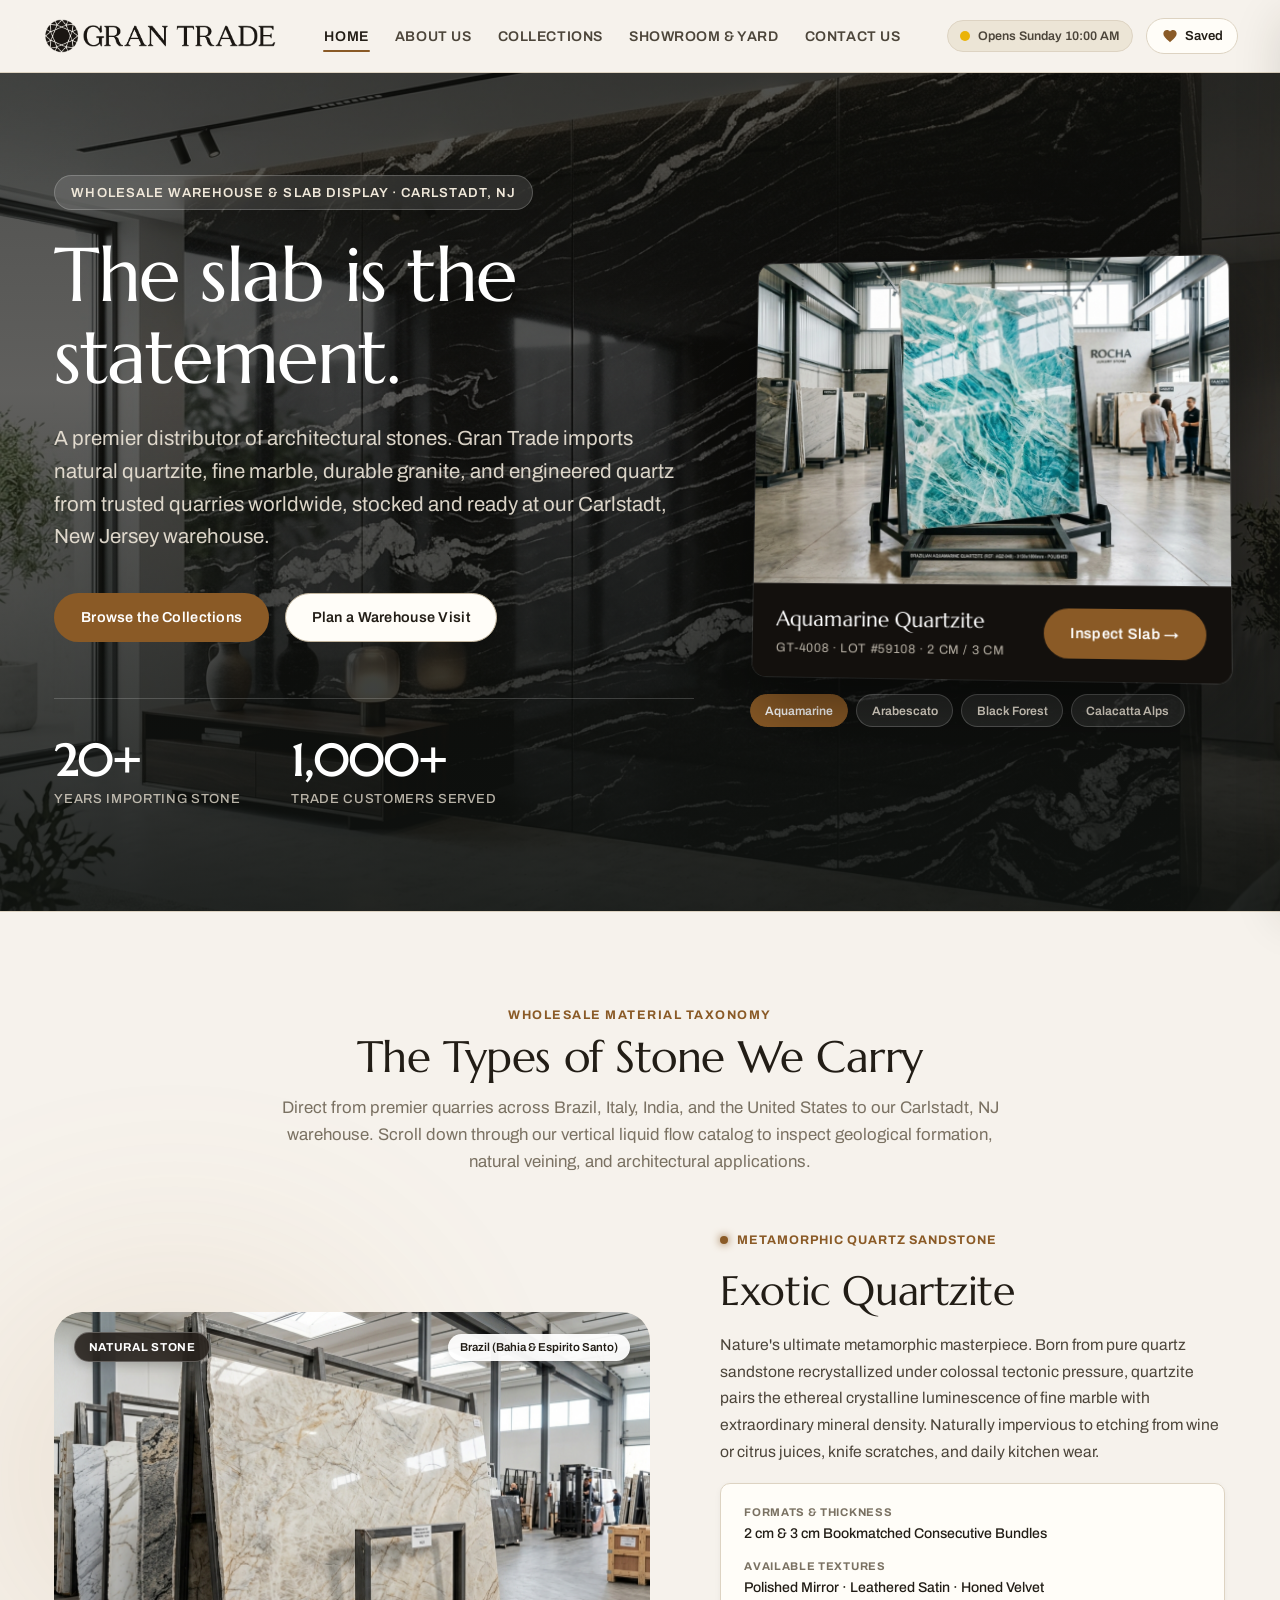
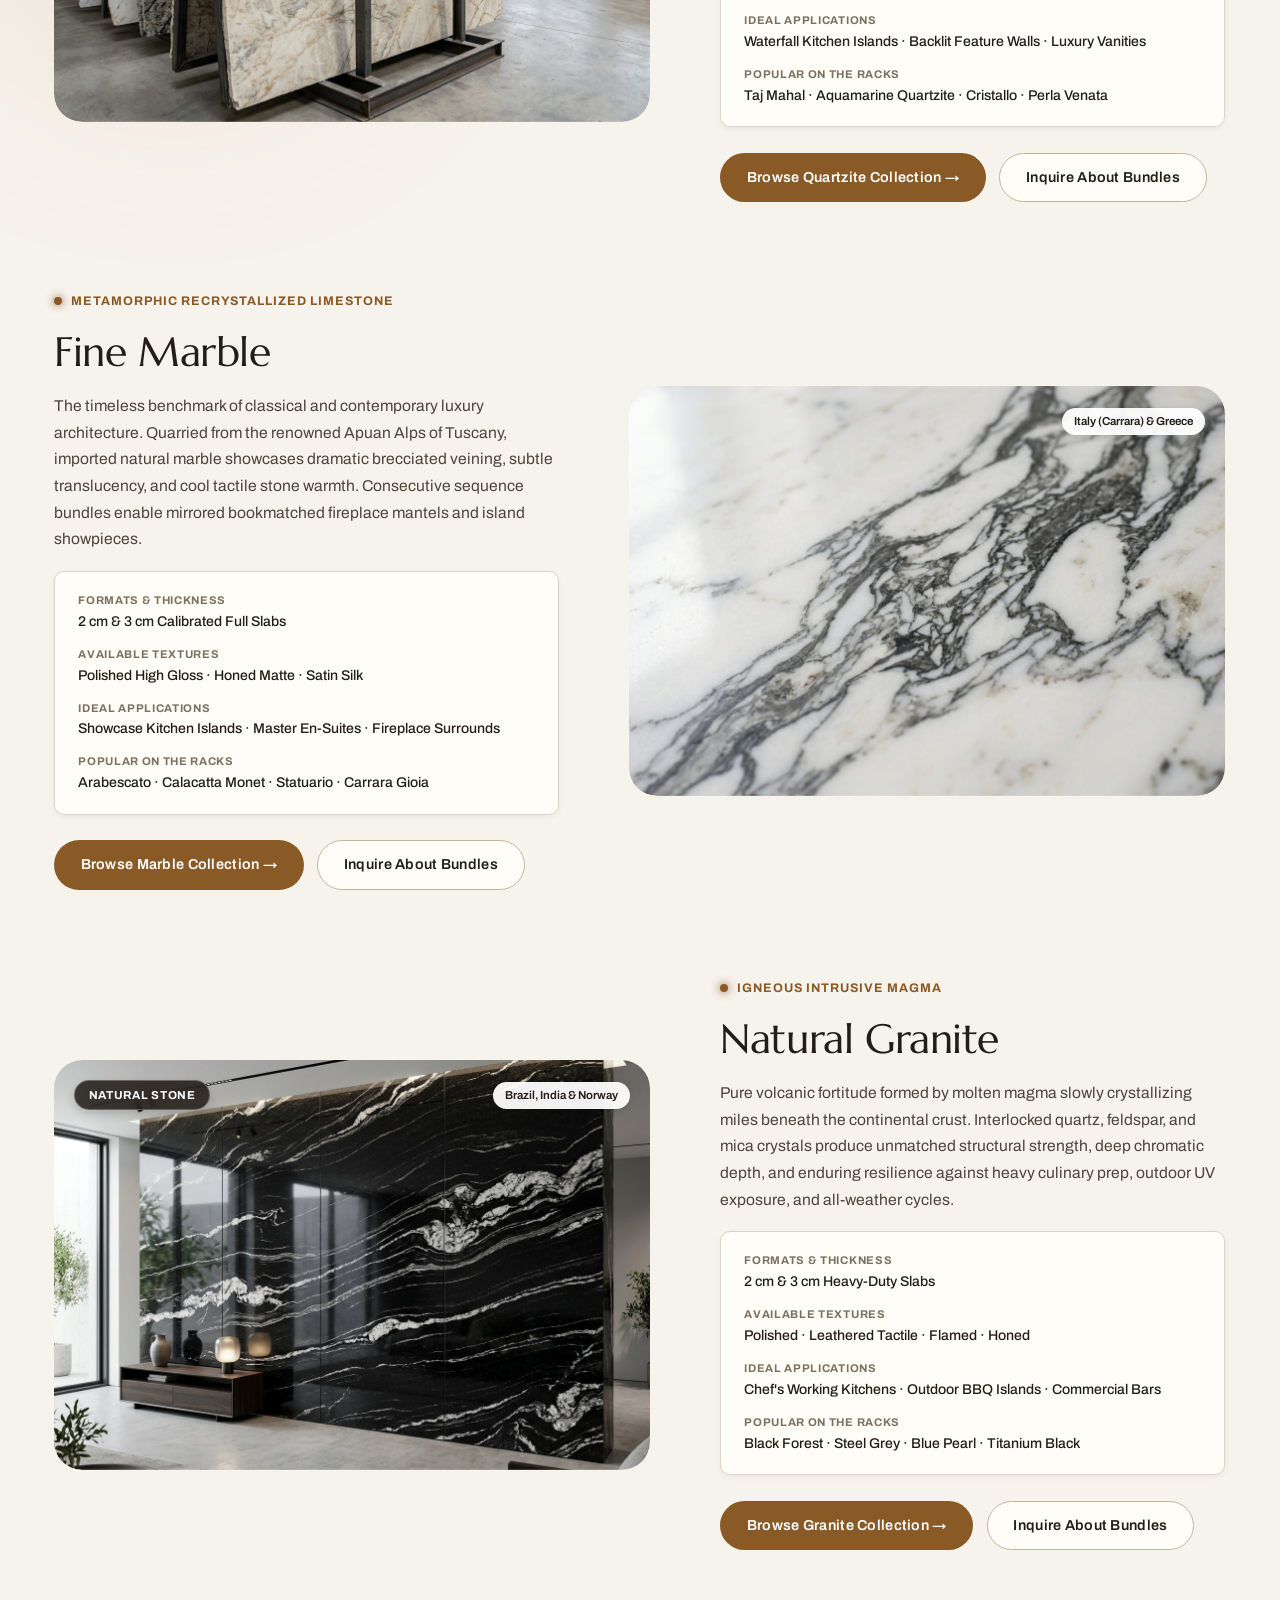
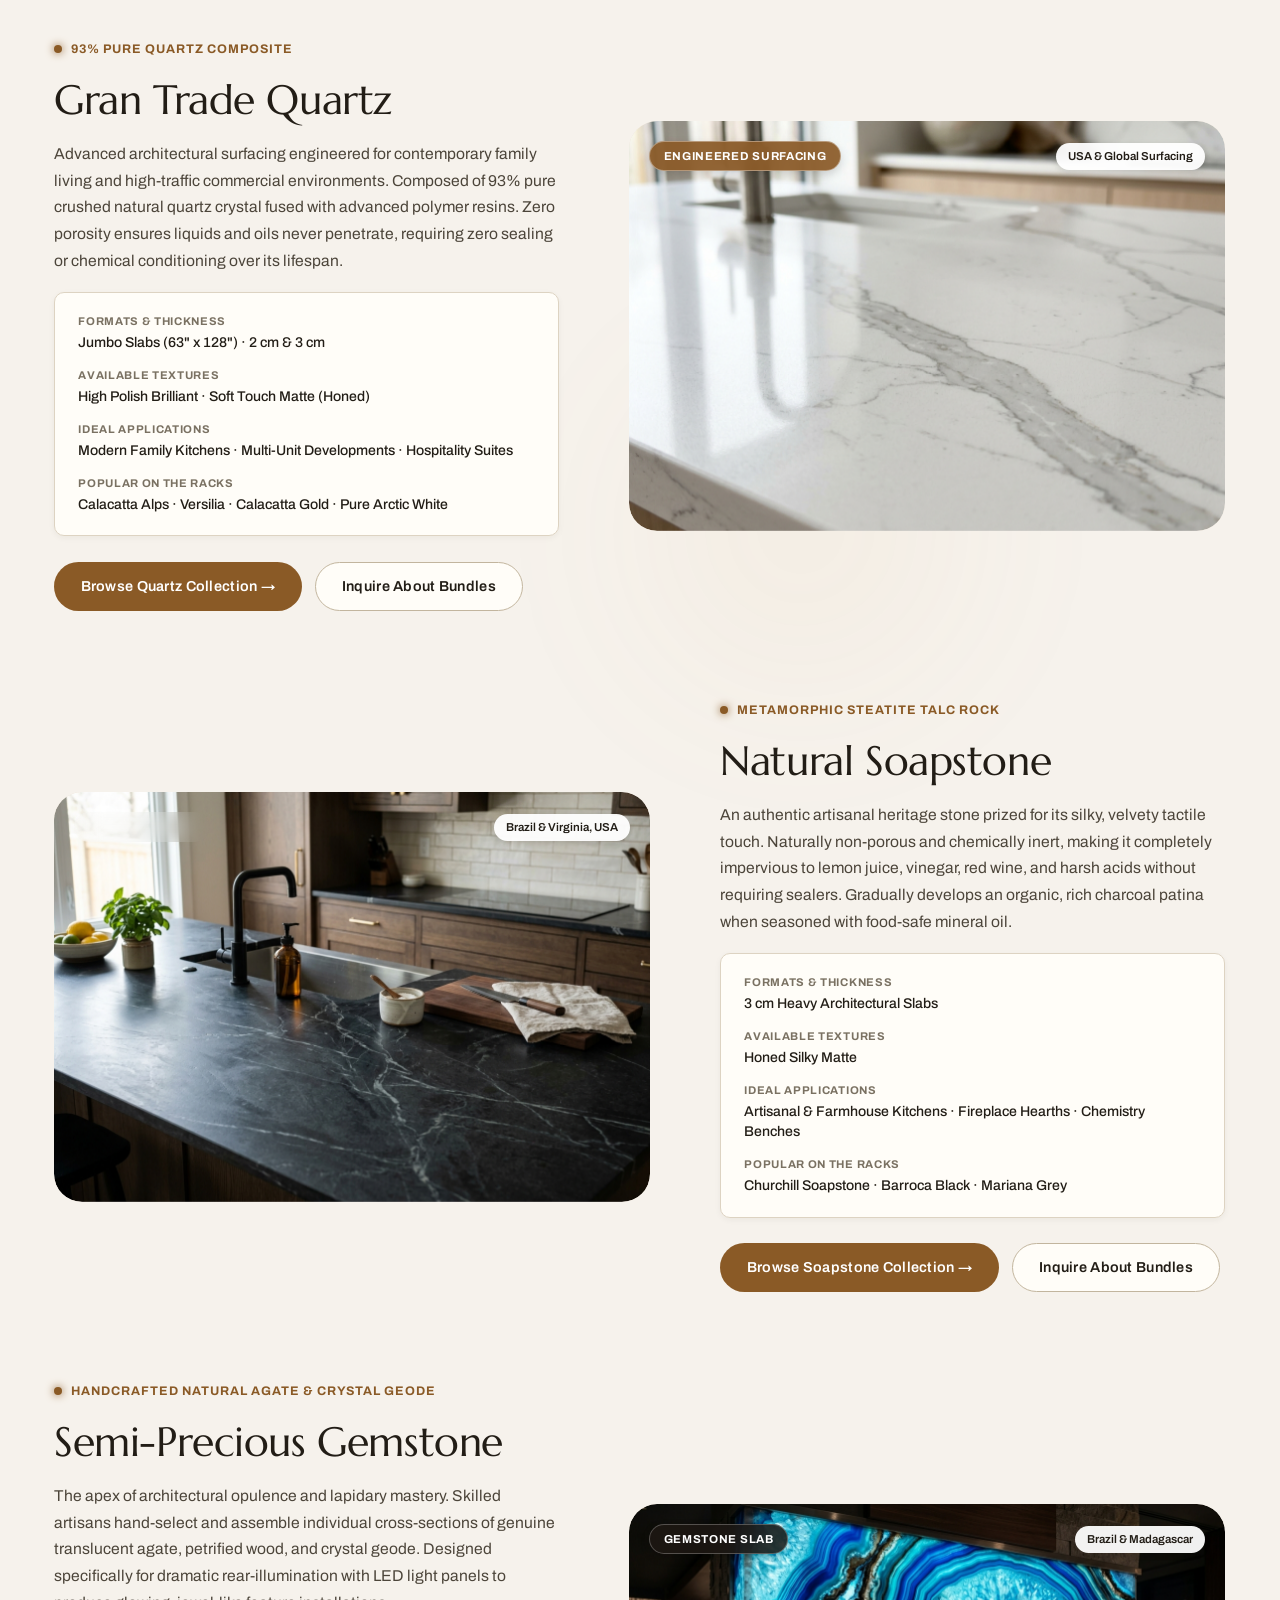
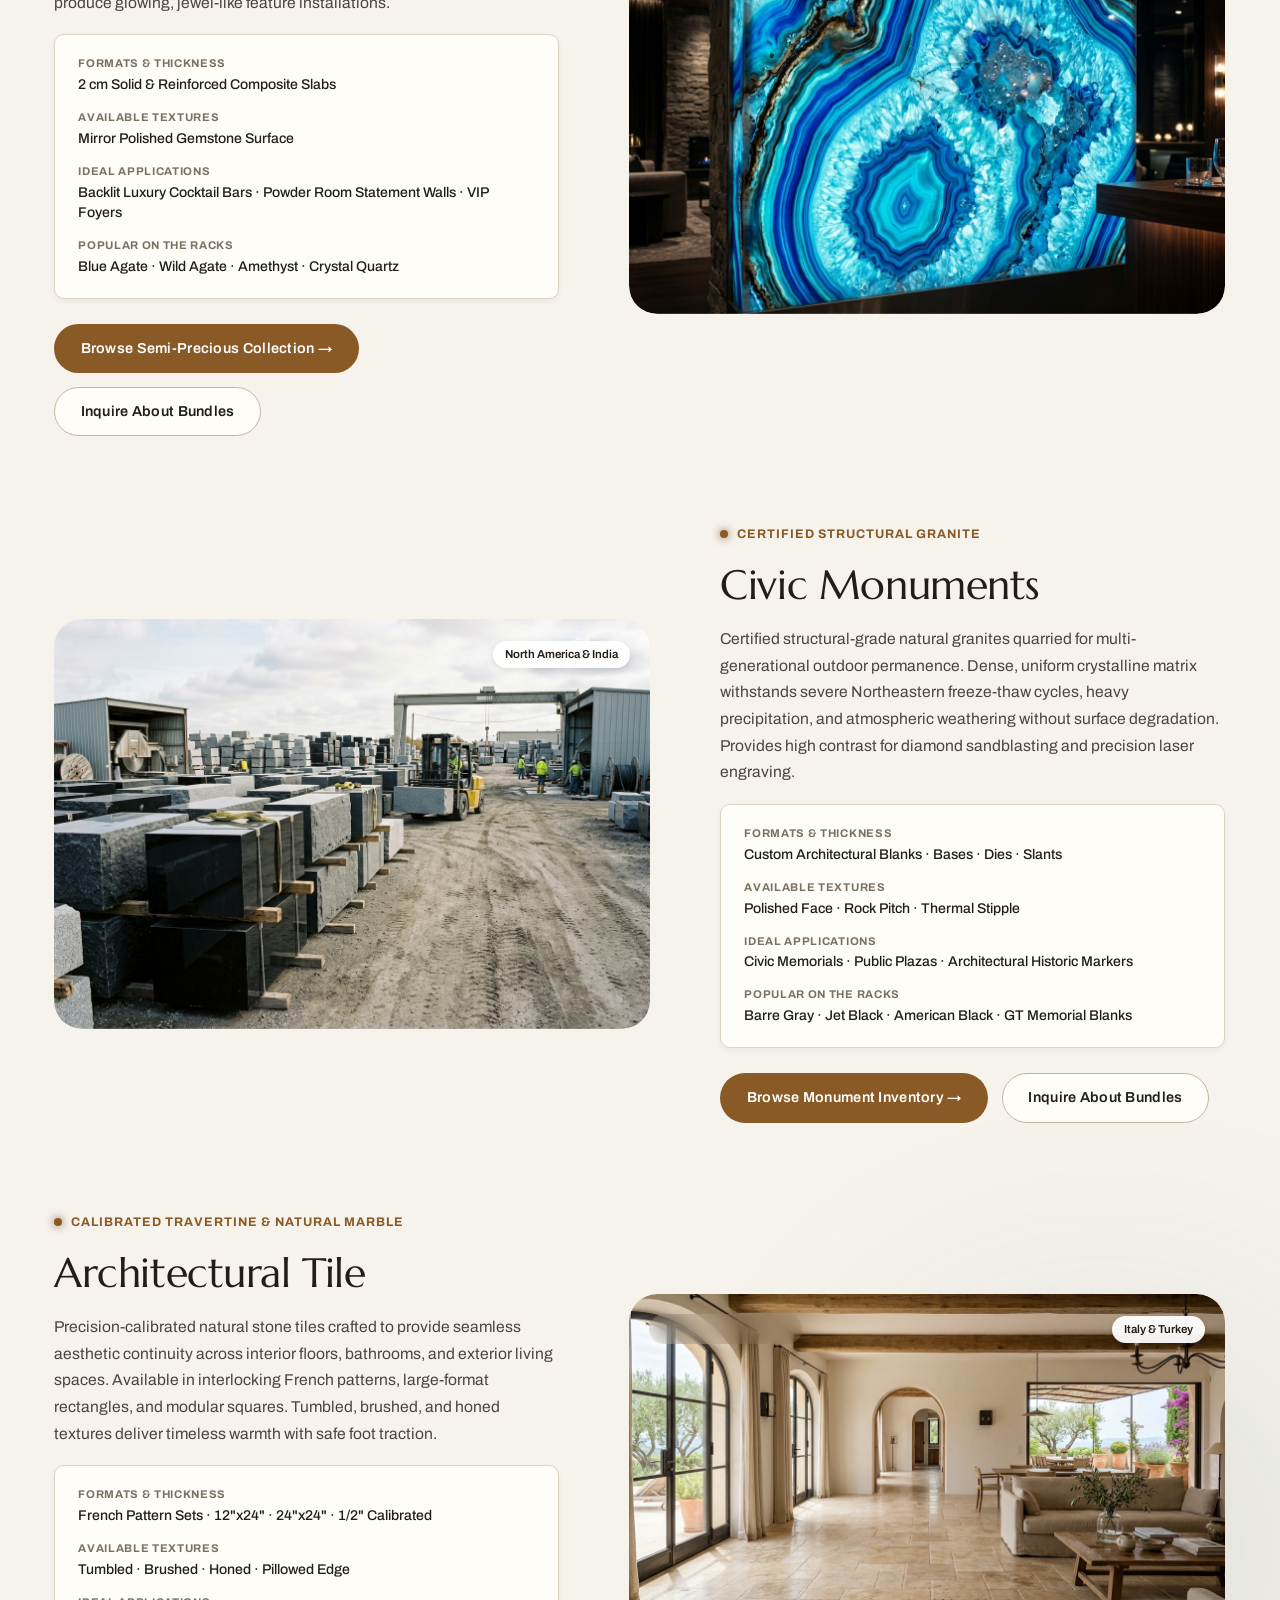
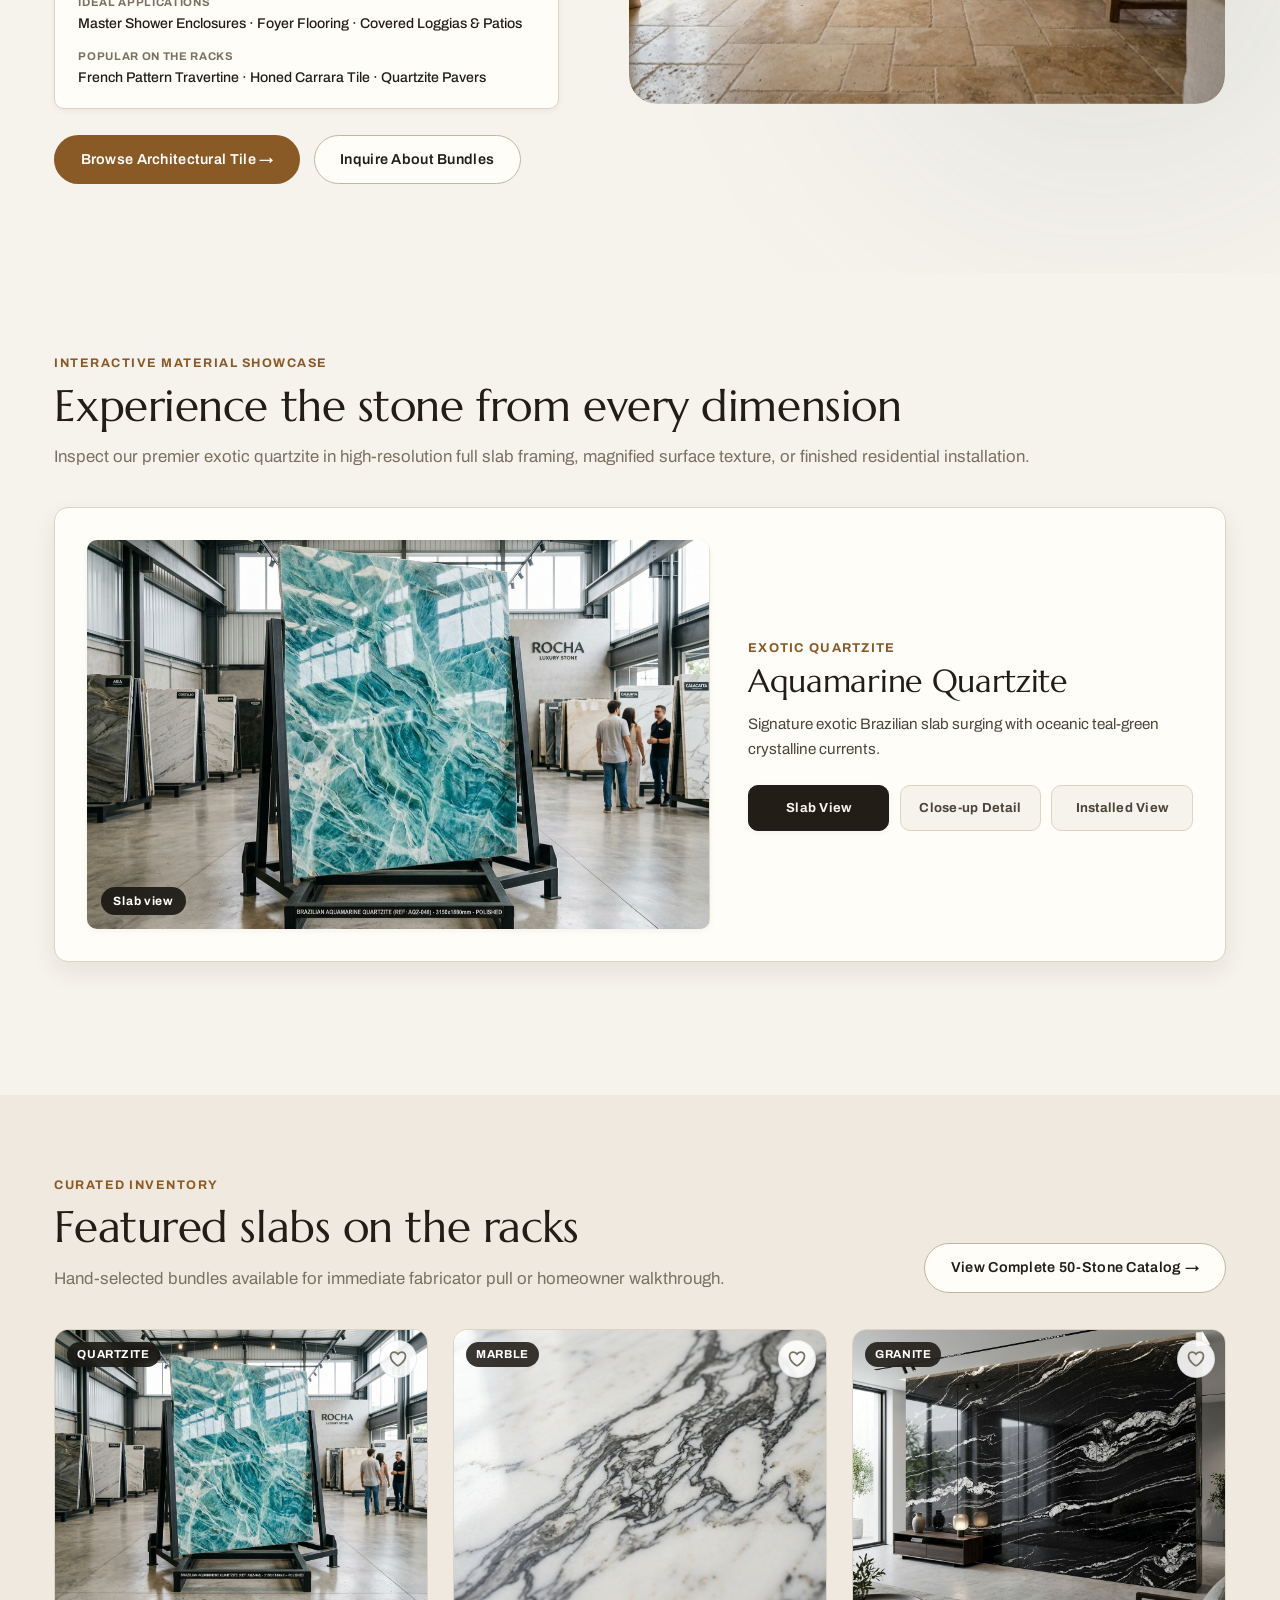
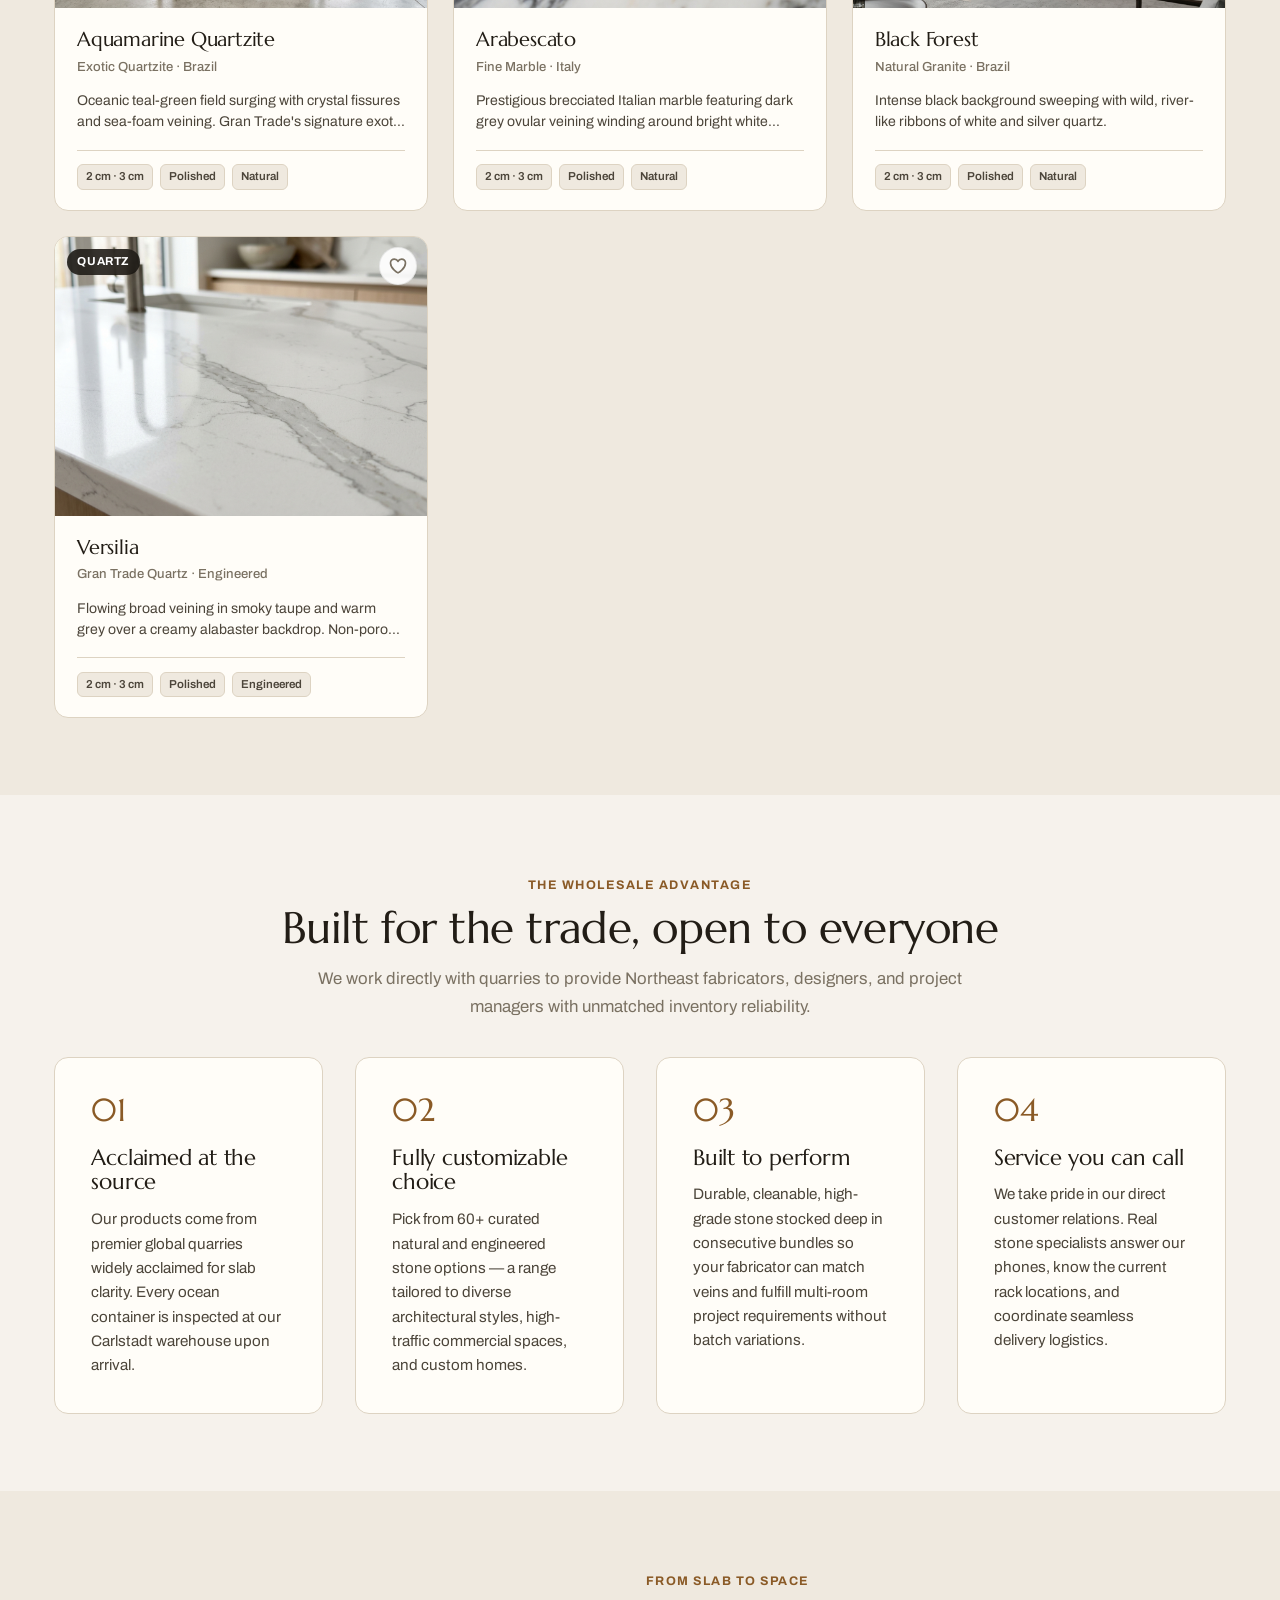
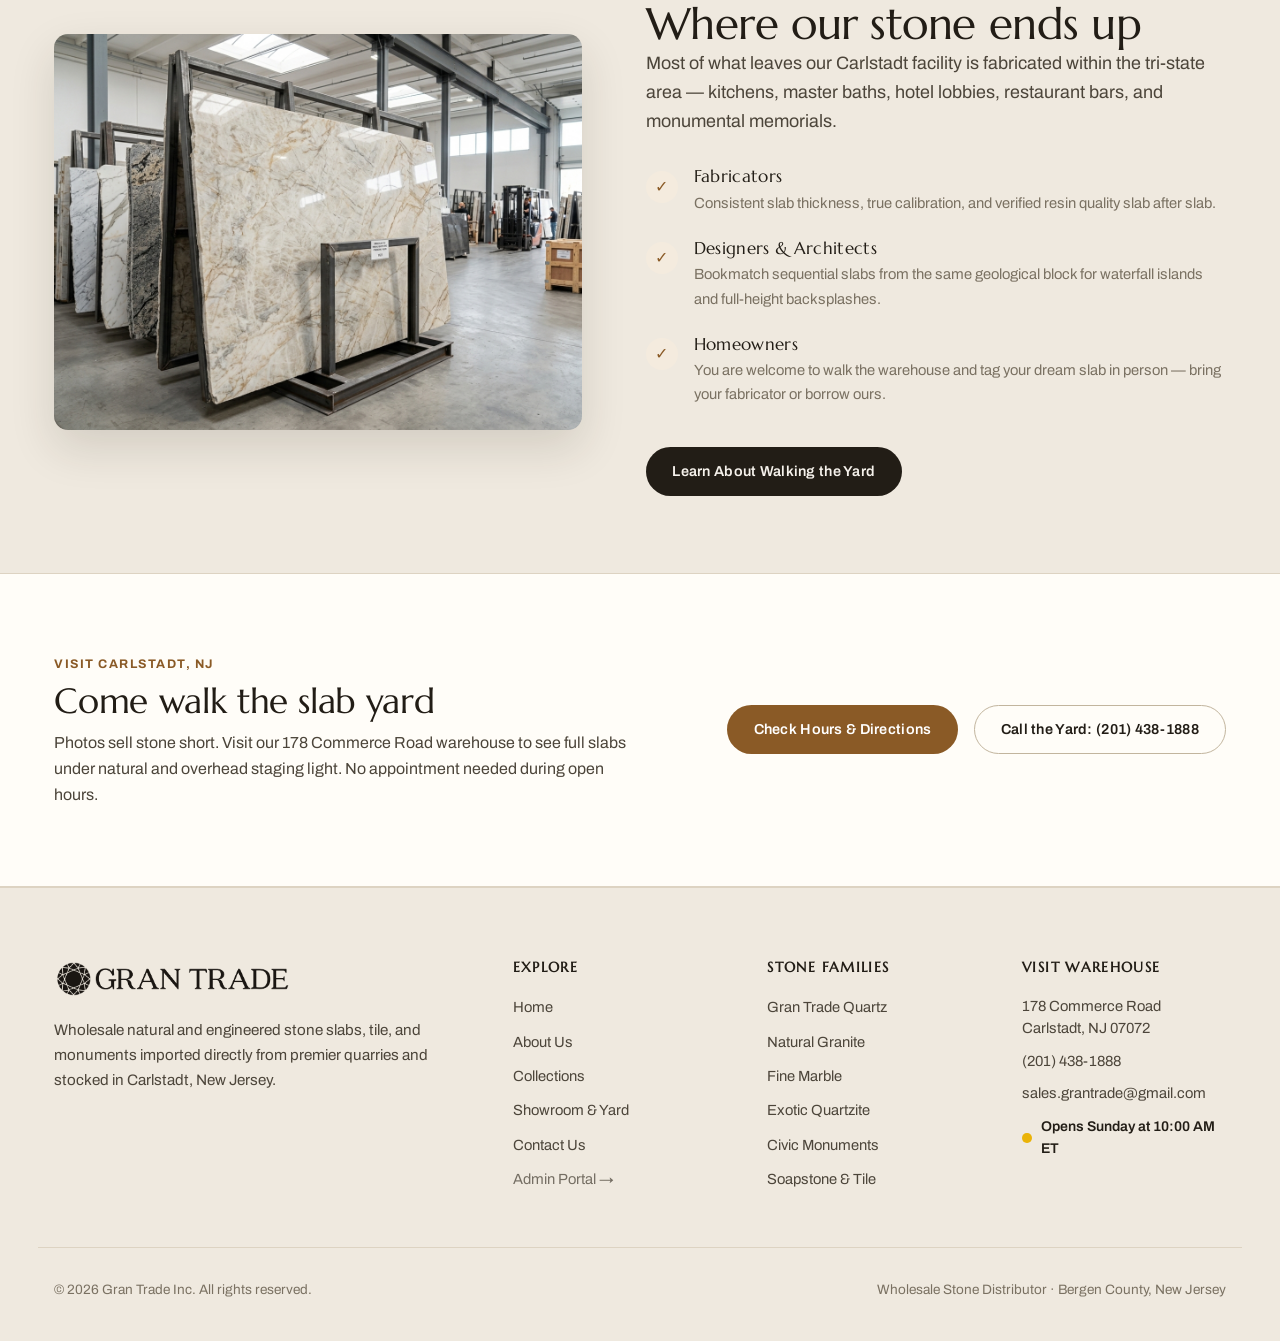
==== index.html @ c7d207b2 "fix: precision zoom and pan engine with boundary clamping, and remove matching slabs option" ====
<!DOCTYPE html>
<html lang="en">
<head>
  <meta charset="utf-8" />
  <meta name="viewport" content="width=device-width, initial-scale=1, viewport-fit=cover" />
  <meta name="color-scheme" content="light dark" />
  <title>Gran Trade Inc. | Wholesale Stone Importer & Distributor · Carlstadt, NJ</title>
  <meta name="description" content="Gran Trade Inc. is a premier wholesale importer and distributor of natural and engineered stone slabs, tile, and monuments in Carlstadt, New Jersey." />

  <!-- Typography -->
  <link rel="preconnect" href="https://fonts.googleapis.com" />
  <link rel="preconnect" href="https://fonts.gstatic.com" crossorigin />
  <link href="https://fonts.googleapis.com/css2?family=Marcellus&family=Archivo:ital,wght@0,400;0,500;0,600;0,700;1,400&display=swap" rel="stylesheet" />

  <!-- CSS Split 5 Ways -->
  <link rel="stylesheet" href="css/base.css?v=20261020b" />
  <link rel="stylesheet" href="css/layout.css?v=20261020b" />
  <link rel="stylesheet" href="css/components.css?v=20261020b" />
  <link rel="stylesheet" href="css/pages.css?v=20261020b" />
  <link rel="stylesheet" href="css/responsive.css?v=20261020b" />
</head>
<body>

  <!-- ================= SITE HEADER ================= -->
  <header class="site-header">
    <div class="container-wide header-inner">
      <a href="index.html" class="wordmark" aria-label="Gran Trade Inc. Home">
        <picture>
          <source srcset="assets/images/logo-white.png" media="(prefers-color-scheme: dark)" />
          <img src="assets/images/logo.png" alt="Gran Trade Inc." class="wordmark-logo" style="height:38px; width:auto; display:block;" />
        </picture>
      </a>

      <!-- Primary Navigation -->
      <nav id="mainNav" class="main-nav" aria-label="Main Navigation">
        <ul class="nav-links">
          <li><a href="index.html" class="nav-link active">Home</a></li>
          <li><a href="about.html" class="nav-link">About Us</a></li>
          <li><a href="collections.html" class="nav-link">Collections</a></li>
          <li><a href="showroom.html" class="nav-link">Showroom & Yard</a></li>
          <li><a href="contact.html" class="nav-link">Contact Us</a></li>
        </ul>
      </nav>

      <!-- Header Actions -->
      <div class="header-actions">
        <div class="yard-status-header">
          <span class="open-dot"></span>
          <span id="headerYardStatus">Checking yard hours...</span>
        </div>

        <button id="favOpen" class="fav-trigger" type="button" aria-label="Open saved favorite slabs drawer">
          <svg style="width:16px; height:16px; color:var(--accent);" fill="currentColor" viewBox="0 0 24 24">
            <path d="M12 21.35l-1.45-1.32C5.4 15.36 2 12.28 2 8.5 2 5.42 4.42 3 7.5 3c1.74 0 3.41.81 4.5 2.09C13.09 3.81 14.76 3 16.5 3 19.58 3 22 5.42 22 8.5c0 3.78-3.4 6.86-8.55 11.54L12 21.35z"/>
          </svg>
          <span>Saved</span>
          <span id="favCount" class="fav-badge" style="display:none;">0</span>
        </button>

        <button id="menuBtn" class="menu-toggle" type="button" aria-label="Toggle navigation menu" aria-expanded="false">
          <svg fill="none" stroke="currentColor" stroke-width="2" viewBox="0 0 24 24">
            <path stroke-linecap="round" stroke-linejoin="round" d="M3.75 6.75h16.5M3.75 12h16.5m-16.5 5.25h16.5" />
          </svg>
        </button>
      </div>
    </div>
  </header>

  <!-- ================= HERO SECTION ================= -->
  <main id="mainContent">
    <!-- ================= HERO SECTION WITH 3D LIVE SLAB VISUALIZER ================= -->
    <section class="hero">
      <img src="assets/images/stone-types/granite.jpg" alt="Gran Trade wholesale stone showroom display" class="hero-bg" />
      <div class="hero-shade"></div>
      <div class="container hero-content">
        <div class="hero-grid">
          <!-- Left: Hero Text & Metrics -->
          <div class="hero-left">
            <div class="hero-tag">
              <span>Wholesale Warehouse & Slab Display · Carlstadt, NJ</span>
            </div>
            <h1>The slab is the statement.</h1>
            <p class="lead">
              A premier distributor of architectural stones. Gran Trade imports natural quartzite, fine marble, durable granite, and engineered quartz from trusted quarries worldwide, stocked and ready at our Carlstadt, New Jersey warehouse.
            </p>
            <div class="hero-actions">
              <a href="collections.html" class="btn btn-primary">Browse the Collections</a>
              <a href="showroom.html" class="btn btn-secondary">Plan a Warehouse Visit</a>
            </div>

            <div class="hero-metrics">
              <div class="metric-item">
                <div class="metric-val">20+</div>
                <div class="metric-lbl">Years importing stone</div>
              </div>
              <div class="metric-item">
                <div class="metric-val">1,000+</div>
                <div class="metric-lbl">Trade customers served</div>
              </div>
            </div>
          </div>

          <!-- Right: 3D Interactive Hero Slab Visualizer (Claude Design Skills & Taste Skill) -->
          <div class="hero-visualizer" id="heroVisualizer">
            <div class="hero-slab-card" id="heroSlabCard">
              <div class="hero-slab-media">
                <img id="heroSlabImg" src="assets/images/aquamarine-slab-1.jpg" alt="Featured Aquamarine Quartzite Slab" loading="eager" onerror="this.onerror=null; this.src='assets/images/stone-types/quartzite.jpg';" />
                <div class="hero-slab-glare" id="heroSlabGlare"></div>
              </div>
              <div class="hero-slab-meta">
                <div>
                  <div class="hero-slab-title" id="heroSlabTitle">Aquamarine Quartzite</div>
                  <div class="hero-slab-sub" id="heroSlabSub">GT-4008 · LOT #59108 · 2 cm / 3 cm</div>
                </div>
                <a href="slab.html?id=aquamarine-quartzite" class="btn btn-sm btn-primary" id="heroSlabLink">Inspect Slab &rarr;</a>
              </div>
            </div>

            <!-- Quick Interactive Stone Switcher -->
            <div class="hero-stone-switcher" role="tablist" aria-label="Featured Slab Switcher">
              <button type="button" class="hero-stone-btn active" data-img="assets/images/aquamarine-slab-1.jpg" data-title="Aquamarine Quartzite" data-sub="GT-4008 · LOT #59108 · Exotic Quartzite" data-link="slab.html?id=aquamarine-quartzite">Aquamarine</button>
              <button type="button" class="hero-stone-btn" data-img="assets/images/stone-types/marble.jpg" data-title="Arabescato Carrara" data-sub="GT-2004 · LOT #78102 · Fine Marble" data-link="collections.html?category=marble">Arabescato</button>
              <button type="button" class="hero-stone-btn" data-img="assets/images/stone-types/granite.jpg" data-title="Black Forest Granite" data-sub="GT-3001 · LOT #44091 · Natural Granite" data-link="collections.html?category=granite">Black Forest</button>
              <button type="button" class="hero-stone-btn" data-img="assets/images/stone-types/quartz.jpg" data-title="Calacatta Alps Quartz" data-sub="GT-1001 · LOT #84920 · Engineered Quartz" data-link="collections.html?category=quartz">Calacatta Alps</button>
            </div>
          </div>
        </div>
      </div>
    </section>

    <!-- ================= LIQUID FLOW STONE CATALOG & SCROLL POPUP SYSTEM ================= -->
    <section id="liquidFlowSection" class="liquid-flow-section" aria-label="Liquid Flow Stone Catalog">
      <!-- Animated Ambient Fluid Orbs -->
      <div class="liquid-ambient" aria-hidden="true">
        <div class="liquid-orb liquid-orb-1"></div>
        <div class="liquid-orb liquid-orb-2"></div>
        <div class="liquid-orb liquid-orb-3"></div>
      </div>

      <div class="container" style="position:relative; z-index:2;">
        <!-- Header -->
        <div class="liquid-head-wrap">
          <div class="section-head center" style="margin-bottom:0;">
            <span class="eyebrow">Wholesale Material Taxonomy</span>
            <h2>The Types of Stone We Carry</h2>
            <p class="lead" style="margin: 0 auto; max-width: 760px;">
              Direct from premier quarries across Brazil, Italy, India, and the United States to our Carlstadt, NJ warehouse. Scroll down through our vertical liquid flow catalog to inspect geological formation, natural veining, and architectural applications.
            </p>
          </div>
        </div>

        <!-- Vertical Liquid Flow (Scroll-Triggered Liquid Popups) -->
        <div class="liquid-vertical-flow">

          <!-- 1. Exotic Quartzite -->
          <article class="liquid-stone-row" data-stone-type="natural" data-family="quartzite">
            <div class="liquid-stone-media">
              <div class="liquid-media-badges">
                <span class="liquid-badge natural">Natural Stone</span>
                <span class="liquid-origin-badge">Brazil (Bahia & Espirito Santo)</span>
              </div>
              <img src="assets/images/stone-types/quartzite.jpg" alt="Authentic Brazilian exotic quartzite slab on warehouse A-frame" loading="lazy" />
              <div class="liquid-card-glare"></div>
              <button class="liquid-quick-view-btn" type="button">Quick Inspect</button>
            </div>
            <div class="liquid-stone-info">
              <div class="liquid-geology-wrap">
                <span class="liquid-glow-dot"></span>
                <span class="liquid-geology">Metamorphic Quartz Sandstone</span>
              </div>
              <h3 class="liquid-stone-title">Exotic Quartzite</h3>
              <p class="liquid-stone-desc">
                Nature's ultimate metamorphic masterpiece. Born from pure quartz sandstone recrystallized under colossal tectonic pressure, quartzite pairs the ethereal crystalline luminescence of fine marble with extraordinary mineral density. Naturally impervious to etching from wine or citrus juices, knife scratches, and daily kitchen wear.
              </p>
              <div class="liquid-stone-details">
                <div class="liquid-detail-item">
                  <span class="liquid-detail-label">Formats & Thickness</span>
                  <span class="liquid-detail-value">2 cm & 3 cm Bookmatched Consecutive Bundles</span>
                </div>
                <div class="liquid-detail-item">
                  <span class="liquid-detail-label">Available Textures</span>
                  <span class="liquid-detail-value">Polished Mirror · Leathered Satin · Honed Velvet</span>
                </div>
                <div class="liquid-detail-item">
                  <span class="liquid-detail-label">Ideal Applications</span>
                  <span class="liquid-detail-value">Waterfall Kitchen Islands · Backlit Feature Walls · Luxury Vanities</span>
                </div>
                <div class="liquid-detail-item">
                  <span class="liquid-detail-label">Popular On The Racks</span>
                  <span class="liquid-detail-value">Taj Mahal · Aquamarine Quartzite · Cristallo · Perla Venata</span>
                </div>
              </div>
              <div class="liquid-stone-actions">
                <a href="collections.html?category=quartzite" class="btn btn-primary">Browse Quartzite Collection &rarr;</a>
                <a href="contact.html" class="btn btn-secondary">Inquire About Bundles</a>
              </div>
            </div>
          </article>

          <!-- 2. Fine Marble -->
          <article class="liquid-stone-row" data-stone-type="natural" data-family="marble">
            <div class="liquid-stone-media">
              <div class="liquid-media-badges">
                <span class="liquid-badge natural">Natural Stone</span>
                <span class="liquid-origin-badge">Italy (Carrara) & Greece</span>
              </div>
              <img src="assets/images/stone-types/marble.jpg" alt="Fine Italian Arabescato Carrara marble slab with brecciated veining" loading="lazy" />
              <div class="liquid-card-glare"></div>
              <button class="liquid-quick-view-btn" type="button">Quick Inspect</button>
            </div>
            <div class="liquid-stone-info">
              <div class="liquid-geology-wrap">
                <span class="liquid-glow-dot"></span>
                <span class="liquid-geology">Metamorphic Recrystallized Limestone</span>
              </div>
              <h3 class="liquid-stone-title">Fine Marble</h3>
              <p class="liquid-stone-desc">
                The timeless benchmark of classical and contemporary luxury architecture. Quarried from the renowned Apuan Alps of Tuscany, imported natural marble showcases dramatic brecciated veining, subtle translucency, and cool tactile stone warmth. Consecutive sequence bundles enable mirrored bookmatched fireplace mantels and island showpieces.
              </p>
              <div class="liquid-stone-details">
                <div class="liquid-detail-item">
                  <span class="liquid-detail-label">Formats & Thickness</span>
                  <span class="liquid-detail-value">2 cm & 3 cm Calibrated Full Slabs</span>
                </div>
                <div class="liquid-detail-item">
                  <span class="liquid-detail-label">Available Textures</span>
                  <span class="liquid-detail-value">Polished High Gloss · Honed Matte · Satin Silk</span>
                </div>
                <div class="liquid-detail-item">
                  <span class="liquid-detail-label">Ideal Applications</span>
                  <span class="liquid-detail-value">Showcase Kitchen Islands · Master En-Suites · Fireplace Surrounds</span>
                </div>
                <div class="liquid-detail-item">
                  <span class="liquid-detail-label">Popular On The Racks</span>
                  <span class="liquid-detail-value">Arabescato · Calacatta Monet · Statuario · Carrara Gioia</span>
                </div>
              </div>
              <div class="liquid-stone-actions">
                <a href="collections.html?category=marble" class="btn btn-primary">Browse Marble Collection &rarr;</a>
                <a href="contact.html" class="btn btn-secondary">Inquire About Bundles</a>
              </div>
            </div>
          </article>

          <!-- 3. Natural Granite -->
          <article class="liquid-stone-row" data-stone-type="natural" data-family="granite">
            <div class="liquid-stone-media">
              <div class="liquid-media-badges">
                <span class="liquid-badge natural">Natural Stone</span>
                <span class="liquid-origin-badge">Brazil, India & Norway</span>
              </div>
              <img src="assets/images/stone-types/granite.jpg" alt="Natural Black Forest granite architectural installation" loading="lazy" />
              <div class="liquid-card-glare"></div>
              <button class="liquid-quick-view-btn" type="button">Quick Inspect</button>
            </div>
            <div class="liquid-stone-info">
              <div class="liquid-geology-wrap">
                <span class="liquid-glow-dot"></span>
                <span class="liquid-geology">Igneous Intrusive Magma</span>
              </div>
              <h3 class="liquid-stone-title">Natural Granite</h3>
              <p class="liquid-stone-desc">
                Pure volcanic fortitude formed by molten magma slowly crystallizing miles beneath the continental crust. Interlocked quartz, feldspar, and mica crystals produce unmatched structural strength, deep chromatic depth, and enduring resilience against heavy culinary prep, outdoor UV exposure, and all-weather cycles.
              </p>
              <div class="liquid-stone-details">
                <div class="liquid-detail-item">
                  <span class="liquid-detail-label">Formats & Thickness</span>
                  <span class="liquid-detail-value">2 cm & 3 cm Heavy-Duty Slabs</span>
                </div>
                <div class="liquid-detail-item">
                  <span class="liquid-detail-label">Available Textures</span>
                  <span class="liquid-detail-value">Polished · Leathered Tactile · Flamed · Honed</span>
                </div>
                <div class="liquid-detail-item">
                  <span class="liquid-detail-label">Ideal Applications</span>
                  <span class="liquid-detail-value">Chef's Working Kitchens · Outdoor BBQ Islands · Commercial Bars</span>
                </div>
                <div class="liquid-detail-item">
                  <span class="liquid-detail-label">Popular On The Racks</span>
                  <span class="liquid-detail-value">Black Forest · Steel Grey · Blue Pearl · Titanium Black</span>
                </div>
              </div>
              <div class="liquid-stone-actions">
                <a href="collections.html?category=granite" class="btn btn-primary">Browse Granite Collection &rarr;</a>
                <a href="contact.html" class="btn btn-secondary">Inquire About Bundles</a>
              </div>
            </div>
          </article>

          <!-- 4. Gran Trade Quartz -->
          <article class="liquid-stone-row" data-stone-type="engineered" data-family="quartz">
            <div class="liquid-stone-media">
              <div class="liquid-media-badges">
                <span class="liquid-badge engineered">Engineered Surfacing</span>
                <span class="liquid-origin-badge">USA & Global Surfacing</span>
              </div>
              <img src="assets/images/stone-types/quartz.jpg" alt="Gran Trade Calacatta quartz countertop with mitered waterfall edge" loading="lazy" />
              <div class="liquid-card-glare"></div>
              <button class="liquid-quick-view-btn" type="button">Quick Inspect</button>
            </div>
            <div class="liquid-stone-info">
              <div class="liquid-geology-wrap">
                <span class="liquid-glow-dot"></span>
                <span class="liquid-geology">93% Pure Quartz Composite</span>
              </div>
              <h3 class="liquid-stone-title">Gran Trade Quartz</h3>
              <p class="liquid-stone-desc">
                Advanced architectural surfacing engineered for contemporary family living and high-traffic commercial environments. Composed of 93% pure crushed natural quartz crystal fused with advanced polymer resins. Zero porosity ensures liquids and oils never penetrate, requiring zero sealing or chemical conditioning over its lifespan.
              </p>
              <div class="liquid-stone-details">
                <div class="liquid-detail-item">
                  <span class="liquid-detail-label">Formats & Thickness</span>
                  <span class="liquid-detail-value">Jumbo Slabs (63" x 128") · 2 cm & 3 cm</span>
                </div>
                <div class="liquid-detail-item">
                  <span class="liquid-detail-label">Available Textures</span>
                  <span class="liquid-detail-value">High Polish Brilliant · Soft Touch Matte (Honed)</span>
                </div>
                <div class="liquid-detail-item">
                  <span class="liquid-detail-label">Ideal Applications</span>
                  <span class="liquid-detail-value">Modern Family Kitchens · Multi-Unit Developments · Hospitality Suites</span>
                </div>
                <div class="liquid-detail-item">
                  <span class="liquid-detail-label">Popular On The Racks</span>
                  <span class="liquid-detail-value">Calacatta Alps · Versilia · Calacatta Gold · Pure Arctic White</span>
                </div>
              </div>
              <div class="liquid-stone-actions">
                <a href="collections.html?category=quartz" class="btn btn-primary">Browse Quartz Collection &rarr;</a>
                <a href="contact.html" class="btn btn-secondary">Inquire About Bundles</a>
              </div>
            </div>
          </article>

          <!-- 5. Natural Soapstone -->
          <article class="liquid-stone-row" data-stone-type="natural" data-family="soapstone">
            <div class="liquid-stone-media">
              <div class="liquid-media-badges">
                <span class="liquid-badge natural">Natural Stone</span>
                <span class="liquid-origin-badge">Brazil & Virginia, USA</span>
              </div>
              <img src="assets/images/stone-types/soapstone.jpg" alt="Natural Soapstone matte artisanal kitchen surface with organic veining" loading="lazy" />
              <div class="liquid-card-glare"></div>
              <button class="liquid-quick-view-btn" type="button">Quick Inspect</button>
            </div>
            <div class="liquid-stone-info">
              <div class="liquid-geology-wrap">
                <span class="liquid-glow-dot"></span>
                <span class="liquid-geology">Metamorphic Steatite Talc Rock</span>
              </div>
              <h3 class="liquid-stone-title">Natural Soapstone</h3>
              <p class="liquid-stone-desc">
                An authentic artisanal heritage stone prized for its silky, velvety tactile touch. Naturally non-porous and chemically inert, making it completely impervious to lemon juice, vinegar, red wine, and harsh acids without requiring sealers. Gradually develops an organic, rich charcoal patina when seasoned with food-safe mineral oil.
              </p>
              <div class="liquid-stone-details">
                <div class="liquid-detail-item">
                  <span class="liquid-detail-label">Formats & Thickness</span>
                  <span class="liquid-detail-value">3 cm Heavy Architectural Slabs</span>
                </div>
                <div class="liquid-detail-item">
                  <span class="liquid-detail-label">Available Textures</span>
                  <span class="liquid-detail-value">Honed Silky Matte</span>
                </div>
                <div class="liquid-detail-item">
                  <span class="liquid-detail-label">Ideal Applications</span>
                  <span class="liquid-detail-value">Artisanal & Farmhouse Kitchens · Fireplace Hearths · Chemistry Benches</span>
                </div>
                <div class="liquid-detail-item">
                  <span class="liquid-detail-label">Popular On The Racks</span>
                  <span class="liquid-detail-value">Churchill Soapstone · Barroca Black · Mariana Grey</span>
                </div>
              </div>
              <div class="liquid-stone-actions">
                <a href="collections.html?category=soapstone" class="btn btn-primary">Browse Soapstone Collection &rarr;</a>
                <a href="contact.html" class="btn btn-secondary">Inquire About Bundles</a>
              </div>
            </div>
          </article>

          <!-- 6. Semi-Precious Gemstone -->
          <article class="liquid-stone-row" data-stone-type="natural" data-family="semi">
            <div class="liquid-stone-media">
              <div class="liquid-media-badges">
                <span class="liquid-badge natural">Gemstone Slab</span>
                <span class="liquid-origin-badge">Brazil & Madagascar</span>
              </div>
              <img src="assets/images/stone-types/semi-precious.jpg" alt="Illuminated blue agate semi-precious stone architectural feature" loading="lazy" />
              <div class="liquid-card-glare"></div>
              <button class="liquid-quick-view-btn" type="button">Quick Inspect</button>
            </div>
            <div class="liquid-stone-info">
              <div class="liquid-geology-wrap">
                <span class="liquid-glow-dot"></span>
                <span class="liquid-geology">Handcrafted Natural Agate & Crystal Geode</span>
              </div>
              <h3 class="liquid-stone-title">Semi-Precious Gemstone</h3>
              <p class="liquid-stone-desc">
                The apex of architectural opulence and lapidary mastery. Skilled artisans hand-select and assemble individual cross-sections of genuine translucent agate, petrified wood, and crystal geode. Designed specifically for dramatic rear-illumination with LED light panels to produce glowing, jewel-like feature installations.
              </p>
              <div class="liquid-stone-details">
                <div class="liquid-detail-item">
                  <span class="liquid-detail-label">Formats & Thickness</span>
                  <span class="liquid-detail-value">2 cm Solid & Reinforced Composite Slabs</span>
                </div>
                <div class="liquid-detail-item">
                  <span class="liquid-detail-label">Available Textures</span>
                  <span class="liquid-detail-value">Mirror Polished Gemstone Surface</span>
                </div>
                <div class="liquid-detail-item">
                  <span class="liquid-detail-label">Ideal Applications</span>
                  <span class="liquid-detail-value">Backlit Luxury Cocktail Bars · Powder Room Statement Walls · VIP Foyers</span>
                </div>
                <div class="liquid-detail-item">
                  <span class="liquid-detail-label">Popular On The Racks</span>
                  <span class="liquid-detail-value">Blue Agate · Wild Agate · Amethyst · Crystal Quartz</span>
                </div>
              </div>
              <div class="liquid-stone-actions">
                <a href="collections.html?category=semi" class="btn btn-primary">Browse Semi-Precious Collection &rarr;</a>
                <a href="contact.html" class="btn btn-secondary">Inquire About Bundles</a>
              </div>
            </div>
          </article>

          <!-- 7. Civic Monuments -->
          <article class="liquid-stone-row" data-stone-type="natural" data-family="monuments">
            <div class="liquid-stone-media">
              <div class="liquid-media-badges">
                <span class="liquid-badge natural">Structural Granite</span>
                <span class="liquid-origin-badge">North America & India</span>
              </div>
              <img src="assets/images/stone-types/monuments.jpg" alt="Wholesale structural granite blocks and monument blanks in distribution yard" loading="lazy" />
              <div class="liquid-card-glare"></div>
              <button class="liquid-quick-view-btn" type="button">Quick Inspect</button>
            </div>
            <div class="liquid-stone-info">
              <div class="liquid-geology-wrap">
                <span class="liquid-glow-dot"></span>
                <span class="liquid-geology">Certified Structural Granite</span>
              </div>
              <h3 class="liquid-stone-title">Civic Monuments</h3>
              <p class="liquid-stone-desc">
                Certified structural-grade natural granites quarried for multi-generational outdoor permanence. Dense, uniform crystalline matrix withstands severe Northeastern freeze-thaw cycles, heavy precipitation, and atmospheric weathering without surface degradation. Provides high contrast for diamond sandblasting and precision laser engraving.
              </p>
              <div class="liquid-stone-details">
                <div class="liquid-detail-item">
                  <span class="liquid-detail-label">Formats & Thickness</span>
                  <span class="liquid-detail-value">Custom Architectural Blanks · Bases · Dies · Slants</span>
                </div>
                <div class="liquid-detail-item">
                  <span class="liquid-detail-label">Available Textures</span>
                  <span class="liquid-detail-value">Polished Face · Rock Pitch · Thermal Stipple</span>
                </div>
                <div class="liquid-detail-item">
                  <span class="liquid-detail-label">Ideal Applications</span>
                  <span class="liquid-detail-value">Civic Memorials · Public Plazas · Architectural Historic Markers</span>
                </div>
                <div class="liquid-detail-item">
                  <span class="liquid-detail-label">Popular On The Racks</span>
                  <span class="liquid-detail-value">Barre Gray · Jet Black · American Black · GT Memorial Blanks</span>
                </div>
              </div>
              <div class="liquid-stone-actions">
                <a href="collections.html?category=monuments" class="btn btn-primary">Browse Monument Inventory &rarr;</a>
                <a href="contact.html" class="btn btn-secondary">Inquire About Bundles</a>
              </div>
            </div>
          </article>

          <!-- 8. Architectural Tile -->
          <article class="liquid-stone-row" data-stone-type="natural" data-family="tile">
            <div class="liquid-stone-media">
              <div class="liquid-media-badges">
                <span class="liquid-badge natural">Natural Formats</span>
                <span class="liquid-origin-badge">Italy & Turkey</span>
              </div>
              <img src="assets/images/stone-types/tile.jpg" alt="Seamless luxury Mediterranean villa French-pattern travertine stone tile flooring" loading="lazy" />
              <div class="liquid-card-glare"></div>
              <button class="liquid-quick-view-btn" type="button">Quick Inspect</button>
            </div>
            <div class="liquid-stone-info">
              <div class="liquid-geology-wrap">
                <span class="liquid-glow-dot"></span>
                <span class="liquid-geology">Calibrated Travertine & Natural Marble</span>
              </div>
              <h3 class="liquid-stone-title">Architectural Tile</h3>
              <p class="liquid-stone-desc">
                Precision-calibrated natural stone tiles crafted to provide seamless aesthetic continuity across interior floors, bathrooms, and exterior living spaces. Available in interlocking French patterns, large-format rectangles, and modular squares. Tumbled, brushed, and honed textures deliver timeless warmth with safe foot traction.
              </p>
              <div class="liquid-stone-details">
                <div class="liquid-detail-item">
                  <span class="liquid-detail-label">Formats & Thickness</span>
                  <span class="liquid-detail-value">French Pattern Sets · 12"x24" · 24"x24" · 1/2" Calibrated</span>
                </div>
                <div class="liquid-detail-item">
                  <span class="liquid-detail-label">Available Textures</span>
                  <span class="liquid-detail-value">Tumbled · Brushed · Honed · Pillowed Edge</span>
                </div>
                <div class="liquid-detail-item">
                  <span class="liquid-detail-label">Ideal Applications</span>
                  <span class="liquid-detail-value">Master Shower Enclosures · Foyer Flooring · Covered Loggias & Patios</span>
                </div>
                <div class="liquid-detail-item">
                  <span class="liquid-detail-label">Popular On The Racks</span>
                  <span class="liquid-detail-value">French Pattern Travertine · Honed Carrara Tile · Quartzite Pavers</span>
                </div>
              </div>
              <div class="liquid-stone-actions">
                <a href="collections.html?category=tile" class="btn btn-primary">Browse Architectural Tile &rarr;</a>
                <a href="contact.html" class="btn btn-secondary">Inquire About Bundles</a>
              </div>
            </div>
          </article>

        </div>
      </div>
    </section>

    <!-- ================= LIQUID QUICK INSPECT POP-UP MODAL ================= -->
    <div id="liquidModal" class="liquid-modal-backdrop" aria-hidden="true" role="dialog" aria-modal="true" aria-labelledby="liquidModalTitle">
      <div class="liquid-modal-dialog">
        <button id="liquidModalClose" class="liquid-modal-close" type="button" aria-label="Close dialog">&times;</button>
        <div class="liquid-modal-grid">
          <div class="liquid-modal-media">
            <img id="liquidModalImg" src="assets/images/stone-types/quartzite.jpg" alt="Selected stone full slab preview" />
          </div>
          <div>
            <span id="liquidModalGeology" class="liquid-geology">Metamorphic Quartz Sandstone</span>
            <h2 id="liquidModalTitle" style="font-family:var(--font-serif); font-size:2rem; margin-bottom:0.25rem;">Exotic Quartzite</h2>
            <div id="liquidModalOrigin" style="font-size:0.8rem; font-weight:600; color:var(--muted); margin-bottom:1rem;">Brazil (Bahia & Espirito Santo)</div>
            <p id="liquidModalDesc" style="font-size:0.9rem; line-height:1.6; color:var(--ink-2); margin-bottom:1.25rem;">
              Nature's most resilient masterpiece. Metamorphosed under intense tectonic pressure from pure quartz sandstone.
            </p>

            <div class="liquid-modal-specs">
              <div class="liquid-modal-spec-item">
                <span class="liquid-modal-spec-lbl">Material Category</span>
                <span id="liquidModalCategory" class="liquid-modal-spec-val">Natural Metamorphic</span>
              </div>
              <div class="liquid-modal-spec-item">
                <span class="liquid-modal-spec-lbl">Warehouse Thickness</span>
                <span id="liquidModalThickness" class="liquid-modal-spec-val">2 cm / 3 cm Consecutive Slabs</span>
              </div>
              <div class="liquid-modal-spec-item">
                <span class="liquid-modal-spec-lbl">Available Finishes</span>
                <span id="liquidModalFinishes" class="liquid-modal-spec-val">Polished, Leathered, Honed</span>
              </div>
              <div class="liquid-modal-spec-item">
                <span class="liquid-modal-spec-lbl">Carlstadt, NJ Yard</span>
                <span id="liquidModalAvailability" class="liquid-modal-spec-val">In Stock · Ready for Inspection</span>
              </div>
            </div>

            <div style="font-size:0.82rem; margin-bottom:1.75rem;">
              <strong style="color:var(--ink); display:block; margin-bottom:0.25rem; text-transform:uppercase; font-size:0.72rem; letter-spacing:0.05em;">Best Applications:</strong>
              <span id="liquidModalApps" style="color:var(--ink-2);">Waterfall Islands · Backlit Walls · High-End Kitchen Countertops</span>
            </div>

            <div style="display:flex; gap:0.75rem; flex-wrap:wrap;">
              <a href="contact.html" class="btn btn-primary">Inquire About Consecutive Bundles</a>
            </div>
          </div>
        </div>
      </div>
    </div>

    <!-- ================= FEATURED 3-PICTURE STONE VIEWER ================= -->
    <section class="section">
      <div class="container">
        <div class="section-head">
          <span class="eyebrow">Interactive Material Showcase</span>
          <h2>Experience the stone from every dimension</h2>
          <p>Inspect our premier exotic quartzite in high-resolution full slab framing, magnified surface texture, or finished residential installation.</p>
        </div>

        <div id="featuredViewer" class="featured-viewer">
          <div class="fv-stage">
            <img src="assets/images/aquamarine-slab-1.jpg" alt="Aquamarine Quartzite — Slab view" loading="eager" onerror="this.onerror=null; this.src='assets/images/stone-types/quartzite.jpg';" />
            <span class="fv-tag">Slab view</span>
          </div>

          <div class="fv-side">
            <span class="fv-cat">Exotic Quartzite</span>
            <h3 class="fv-name">Aquamarine Quartzite</h3>
            <p class="fv-desc">
              Breathtaking Brazilian natural quartzite featuring surging oceanic teal-green crystalline currents, deep mineral fissures, and sea-foam veining.
            </p>

            <div class="fv-opts">
              <button class="fv-opt" type="button" data-view="0" aria-pressed="true">Slab View</button>
              <button class="fv-opt" type="button" data-view="1" aria-pressed="false">Close-up Detail</button>
              <button class="fv-opt" type="button" data-view="2" aria-pressed="false">Installed View</button>
            </div>
          </div>
        </div>
      </div>
    </section>

    <!-- ================= FEATURED SLABS PREVIEW ================= -->
    <section class="section section-alt">
      <div class="container">
        <div class="section-head" style="display:flex; justify-content:space-between; align-items:flex-end; flex-wrap:wrap; gap:1rem;">
          <div>
            <span class="eyebrow">Curated Inventory</span>
            <h2>Featured slabs on the racks</h2>
            <p>Hand-selected bundles available for immediate fabricator pull or homeowner walkthrough.</p>
          </div>
          <a href="collections.html" class="btn btn-secondary">View Complete 50-Stone Catalog &rarr;</a>
        </div>

        <div class="slab-grid">
          <!-- Card 1 -->
          <article class="slab-card" data-name="Aquamarine Quartzite" data-cat="quartzite" data-meta="Exotic Quartzite · Aquamarine Quartzite">
            <div class="sc-media">
              <span class="cat-badge">Quartzite</span>
              <button class="heart" type="button" aria-label="Save Aquamarine Quartzite to favorites">
                <svg fill="none" stroke="currentColor" stroke-width="2" viewBox="0 0 24 24"><path stroke-linecap="round" stroke-linejoin="round" d="M21 8.25c0-2.485-2.099-4.5-4.688-4.5-1.935 0-3.597 1.126-4.312 2.733-.715-1.607-2.377-2.733-4.313-2.733C5.1 3.75 3 5.765 3 8.25c0 7.22 9 12 9 12s9-4.78 9-12z" /></svg>
              </button>
              <img src="assets/images/aquamarine-slab-1.jpg" alt="Aquamarine Quartzite slab" loading="lazy" onerror="this.onerror=null; this.src='assets/images/stone-types/quartzite.jpg';" />
            </div>
            <div class="sc-body">
              <h3 class="sc-title">Aquamarine Quartzite</h3>
              <div class="sc-meta">Exotic Quartzite · Brazil</div>
              <p class="sc-desc">Oceanic teal-green field surging with crystal fissures and sea-foam veining. Gran Trade's signature exotic slab.</p>
              <div class="sc-specs">
                <span class="spec-pill">2 cm · 3 cm</span>
                <span class="spec-pill">Polished</span>
                <span class="spec-pill">Natural</span>
              </div>
            </div>
          </article>

          <!-- Card 2 -->
          <article class="slab-card" data-name="Arabescato" data-cat="marble" data-meta="Fine Marble · Arabescato">
            <div class="sc-media">
              <span class="cat-badge">Marble</span>
              <button class="heart" type="button" aria-label="Save Arabescato to favorites">
                <svg fill="none" stroke="currentColor" stroke-width="2" viewBox="0 0 24 24"><path stroke-linecap="round" stroke-linejoin="round" d="M21 8.25c0-2.485-2.099-4.5-4.688-4.5-1.935 0-3.597 1.126-4.312 2.733-.715-1.607-2.377-2.733-4.313-2.733C5.1 3.75 3 5.765 3 8.25c0 7.22 9 12 9 12s9-4.78 9-12z" /></svg>
              </button>
              <img src="assets/images/stone-types/marble.jpg" alt="Arabescato marble slab" loading="lazy" onerror="this.onerror=null; this.src='assets/images/stone-types/marble.jpg';" />
            </div>
            <div class="sc-body">
              <h3 class="sc-title">Arabescato</h3>
              <div class="sc-meta">Fine Marble · Italy</div>
              <p class="sc-desc">Prestigious brecciated Italian marble featuring dark grey ovular veining winding around bright white marble islands.</p>
              <div class="sc-specs">
                <span class="spec-pill">2 cm · 3 cm</span>
                <span class="spec-pill">Polished</span>
                <span class="spec-pill">Natural</span>
              </div>
            </div>
          </article>

          <!-- Card 3 -->
          <article class="slab-card" data-name="Black Forest" data-cat="granite" data-meta="Natural Granite · Black Forest">
            <div class="sc-media">
              <span class="cat-badge">Granite</span>
              <button class="heart" type="button" aria-label="Save Black Forest to favorites">
                <svg fill="none" stroke="currentColor" stroke-width="2" viewBox="0 0 24 24"><path stroke-linecap="round" stroke-linejoin="round" d="M21 8.25c0-2.485-2.099-4.5-4.688-4.5-1.935 0-3.597 1.126-4.312 2.733-.715-1.607-2.377-2.733-4.313-2.733C5.1 3.75 3 5.765 3 8.25c0 7.22 9 12 9 12s9-4.78 9-12z" /></svg>
              </button>
              <img src="assets/images/stone-types/granite.jpg" alt="Black Forest granite surface" loading="lazy" onerror="this.onerror=null; this.src='assets/images/stone-types/granite.jpg';" />
            </div>
            <div class="sc-body">
              <h3 class="sc-title">Black Forest</h3>
              <div class="sc-meta">Natural Granite · Brazil</div>
              <p class="sc-desc">Intense black background sweeping with wild, river-like ribbons of white and silver quartz.</p>
              <div class="sc-specs">
                <span class="spec-pill">2 cm · 3 cm</span>
                <span class="spec-pill">Polished</span>
                <span class="spec-pill">Natural</span>
              </div>
            </div>
          </article>

          <!-- Card 4 -->
          <article class="slab-card" data-name="Versilia" data-cat="quartz" data-meta="Gran Trade Quartz · Versilia">
            <div class="sc-media">
              <span class="cat-badge">Quartz</span>
              <button class="heart" type="button" aria-label="Save Versilia to favorites">
                <svg fill="none" stroke="currentColor" stroke-width="2" viewBox="0 0 24 24"><path stroke-linecap="round" stroke-linejoin="round" d="M21 8.25c0-2.485-2.099-4.5-4.688-4.5-1.935 0-3.597 1.126-4.312 2.733-.715-1.607-2.377-2.733-4.313-2.733C5.1 3.75 3 5.765 3 8.25c0 7.22 9 12 9 12s9-4.78 9-12z" /></svg>
              </button>
              <img src="assets/images/stone-types/quartz.jpg" alt="Versilia engineered quartz surface" loading="lazy" onerror="this.onerror=null; this.src='assets/images/stone-types/quartz.jpg';" />
            </div>
            <div class="sc-body">
              <h3 class="sc-title">Versilia</h3>
              <div class="sc-meta">Gran Trade Quartz · Engineered</div>
              <p class="sc-desc">Flowing broad veining in smoky taupe and warm grey over a creamy alabaster backdrop. Non-porous stain protection.</p>
              <div class="sc-specs">
                <span class="spec-pill">2 cm · 3 cm</span>
                <span class="spec-pill">Polished</span>
                <span class="spec-pill">Engineered</span>
              </div>
            </div>
          </article>
        </div>
      </div>
    </section>

    <!-- ================= WHY GRAN TRADE (4 PILLARS) ================= -->
    <section class="section">
      <div class="container">
        <div class="section-head center">
          <span class="eyebrow">The Wholesale Advantage</span>
          <h2>Built for the trade, open to everyone</h2>
          <p>We work directly with quarries to provide Northeast fabricators, designers, and project managers with unmatched inventory reliability.</p>
        </div>

        <div class="why-grid">
          <div class="why-card">
            <div class="why-num">01</div>
            <h3>Acclaimed at the source</h3>
            <p>Our products come from premier global quarries widely acclaimed for slab clarity. Every ocean container is inspected at our Carlstadt warehouse upon arrival.</p>
          </div>

          <div class="why-card">
            <div class="why-num">02</div>
            <h3>Fully customizable choice</h3>
            <p>Pick from 60+ curated natural and engineered stone options — a range tailored to diverse architectural styles, high-traffic commercial spaces, and custom homes.</p>
          </div>

          <div class="why-card">
            <div class="why-num">03</div>
            <h3>Built to perform</h3>
            <p>Durable, cleanable, high-grade stone stocked deep in consecutive bundles so your fabricator can match veins and fulfill multi-room project requirements without batch variations.</p>
          </div>

          <div class="why-card">
            <div class="why-num">04</div>
            <h3>Service you can call</h3>
            <p>We take pride in our direct customer relations. Real stone specialists answer our phones, know the current rack locations, and coordinate seamless delivery logistics.</p>
          </div>
        </div>
      </div>
    </section>

    <!-- ================= APPLIED / FABRICATION VIGNETTE ================= -->
    <section class="section section-alt">
      <div class="container">
        <div class="applied-split">
          <div class="applied-media">
            <img src="assets/images/aquamarine-slab-2.jpg" alt="Finished architectural installation with bookmatched natural stone" loading="lazy" onerror="this.onerror=null; this.src='assets/images/stone-types/granite.jpg';" />
          </div>

          <div class="applied-text">
            <span class="eyebrow">From Slab to Space</span>
            <h2>Where our stone ends up</h2>
            <p class="lead">
              Most of what leaves our Carlstadt facility is fabricated within the tri-state area — kitchens, master baths, hotel lobbies, restaurant bars, and monumental memorials.
            </p>

            <div class="applied-features">
              <div class="applied-item">
                <div class="applied-item-icon">&#10003;</div>
                <div class="applied-item-text">
                  <h4>Fabricators</h4>
                  <p>Consistent slab thickness, true calibration, and verified resin quality slab after slab.</p>
                </div>
              </div>

              <div class="applied-item">
                <div class="applied-item-icon">&#10003;</div>
                <div class="applied-item-text">
                  <h4>Designers & Architects</h4>
                  <p>Bookmatch sequential slabs from the same geological block for waterfall islands and full-height backsplashes.</p>
                </div>
              </div>

              <div class="applied-item">
                <div class="applied-item-icon">&#10003;</div>
                <div class="applied-item-text">
                  <h4>Homeowners</h4>
                  <p>You are welcome to walk the warehouse and tag your dream slab in person — bring your fabricator or borrow ours.</p>
                </div>
              </div>
            </div>

            <div style="margin-top:2.5rem;">
              <a href="showroom.html" class="btn btn-dark">Learn About Walking the Yard</a>
            </div>
          </div>
        </div>
      </div>
    </section>

    <!-- ================= YARD VISIT CTA BANNER ================= -->
    <section class="section" style="background-color: var(--surface); border-top: 1px solid var(--line); border-bottom: 1px solid var(--line);">
      <div class="container" style="display:flex; justify-content:space-between; align-items:center; flex-wrap:wrap; gap:2rem;">
        <div>
          <span class="eyebrow">Visit Carlstadt, NJ</span>
          <h2 style="font-size:2.2rem; margin-bottom:0.5rem;">Come walk the slab yard</h2>
          <p style="max-width:580px;">Photos sell stone short. Visit our 178 Commerce Road warehouse to see full slabs under natural and overhead staging light. No appointment needed during open hours.</p>
        </div>
        <div style="display:flex; gap:1rem; flex-wrap:wrap;">
          <a href="contact.html" class="btn btn-primary">Check Hours & Directions</a>
          <a href="tel:2014381888" class="btn btn-secondary">Call the Yard: (201) 438-1888</a>
        </div>
      </div>
    </section>
  </main>

  <!-- ================= FAVORITES DRAWER ================= -->
  <div id="scrim" class="scrim" aria-hidden="true"></div>
  <aside id="favDrawer" class="fav-drawer" aria-label="Saved slabs drawer" hidden>
    <div class="drawer-header">
      <h3>Saved Slabs</h3>
      <button id="favClose" class="drawer-close" type="button" aria-label="Close saved slabs drawer">&times;</button>
    </div>
    <div id="favBody" class="drawer-body">
      <!-- Injected by js/favorites.js -->
    </div>
    <div class="drawer-footer">
      <a href="contact.html" class="btn btn-primary btn-block">Inquire About Saved Slabs</a>
      <p style="font-size:0.75rem; color:var(--muted); text-align:center;">
        Bring this saved list when visiting Carlstadt or share with your stone fabricator.
      </p>
    </div>
  </aside>

  <!-- ================= SITE FOOTER ================= -->
  <footer class="site-footer">
    <div class="container footer-grid">
      <div class="footer-brand">
        <picture>
          <source srcset="assets/images/logo-white.png" media="(prefers-color-scheme: dark)" />
          <img src="assets/images/logo.png" alt="Gran Trade Inc." style="height:38px; width:auto; margin-bottom:1.25rem; display:block;" />
        </picture>
        <p>Wholesale natural and engineered stone slabs, tile, and monuments imported directly from premier quarries and stocked in Carlstadt, New Jersey.</p>
      </div>

      <div class="footer-col">
        <h4>Explore</h4>
        <ul class="footer-links">
          <li><a href="index.html">Home</a></li>
          <li><a href="about.html">About Us</a></li>
          <li><a href="collections.html">Collections</a></li>
          <li><a href="showroom.html">Showroom & Yard</a></li>
          <li><a href="contact.html">Contact Us</a></li>
          <li><a href="admin.html" style="opacity:0.75;">Admin Portal &rarr;</a></li>
        </ul>
      </div>

      <div class="footer-col">
        <h4>Stone Families</h4>
        <ul class="footer-links">
          <li><a href="collections.html">Gran Trade Quartz</a></li>
          <li><a href="collections.html">Natural Granite</a></li>
          <li><a href="collections.html">Fine Marble</a></li>
          <li><a href="collections.html">Exotic Quartzite</a></li>
          <li><a href="collections.html">Civic Monuments</a></li>
          <li><a href="collections.html">Soapstone & Tile</a></li>
        </ul>
      </div>

      <div class="footer-col">
        <h4>Visit Warehouse</h4>
        <div class="footer-contact-item">
          <span>178 Commerce Road<br/>Carlstadt, NJ 07072</span>
        </div>
        <div class="footer-contact-item">
          <a href="tel:2014381888">(201) 438-1888</a>
        </div>
        <div class="footer-contact-item">
          <a href="mailto:sales.grantrade@gmail.com">sales.grantrade@gmail.com</a>
        </div>
        <div style="margin-top:0.75rem;">
          <div class="open-indicator">
            <span class="open-dot"></span>
            <span class="open-text">Yard open today</span>
          </div>
        </div>
      </div>
    </div>

    <div class="container footer-bottom">
      <div>&copy; 2026 Gran Trade Inc. All rights reserved.</div>
      <div>Wholesale Stone Distributor · Bergen County, New Jersey</div>
    </div>
  </footer>

  <!-- Scripts Split 5 Ways & Interactive 3D Visualizer -->
  <script src="js/nav.js"></script>
  <script src="js/favorites.js"></script>
  <script src="js/viewer.js"></script>
  <script src="js/stone-types.js"></script>
  <script>
    (function () {
      const card = document.getElementById("heroSlabCard");
      const glare = document.getElementById("heroSlabGlare");
      const img = document.getElementById("heroSlabImg");
      const title = document.getElementById("heroSlabTitle");
      const sub = document.getElementById("heroSlabSub");
      const link = document.getElementById("heroSlabLink");
      const btns = document.querySelectorAll(".hero-stone-btn");

      if (card) {
        card.addEventListener("mousemove", function (e) {
          const rect = card.getBoundingClientRect();
          const x = e.clientX - rect.left;
          const y = e.clientY - rect.top;
          const centerX = rect.width / 2;
          const centerY = rect.height / 2;
          const rotateX = ((y - centerY) / centerY) * -6;
          const rotateY = ((x - centerX) / centerX) * 6;

          card.style.transform = `perspective(1000px) rotateX(${rotateX.toFixed(2)}deg) rotateY(${rotateY.toFixed(2)}deg) scale3d(1.02, 1.02, 1.02)`;
          if (glare) {
            glare.style.background = `radial-gradient(circle at ${(x / rect.width * 100).toFixed(1)}% ${(y / rect.height * 100).toFixed(1)}%, rgba(255,255,255,0.45) 0%, transparent 60%)`;
          }
        });

        card.addEventListener("mouseleave", function () {
          card.style.transform = "perspective(1000px) rotateX(3deg) rotateY(-5deg) scale3d(1, 1, 1)";
          if (glare) {
            glare.style.background = "radial-gradient(circle at 40% 30%, rgba(255, 255, 255, 0.35) 0%, transparent 60%)";
          }
        });
      }

      btns.forEach(function (btn) {
        btn.addEventListener("click", function () {
          btns.forEach((b) => b.classList.remove("active"));
          this.classList.add("active");

          const newImg = this.getAttribute("data-img");
          const newTitle = this.getAttribute("data-title");
          const newSub = this.getAttribute("data-sub");
          const newLink = this.getAttribute("data-link");

          if (img) img.src = newImg;
          if (title) title.textContent = newTitle;
          if (sub) sub.textContent = newSub;
          if (link) link.href = newLink;
        });
      });
    })();
  </script>
</body>
</html>
---- css/base.css ----
/* ==========================================================================
   GRAN TRADE INC. — BASE STYLESHEET (1/5)
   Job: Design tokens, CSS custom properties, resets, typography, base elements
   ========================================================================== */

:root {
  color-scheme: light dark;

  /* Color Palette — Natural Stone & Alabaster Neutrals */
  --bg: #f6f2ec;
  --bg-2: #efe9df;
  --surface: #fffdf8;
  --surface-hover: #ffffff;
  --ink: #221d16;
  --ink-2: #4c453a;
  --muted: #7a7162;
  --line: #ddd3c2;
  --line-strong: #c2b59e;

  /* Accent Accents */
  --accent: #8a5a26;
  --accent-hover: #a36d33;
  --accent-light: #f4ebde;
  --accent-ink: #ffffff;
  --teal: #2f4f4e;
  --teal-light: #e4eeed;
  --chip: #ece5d6;
  --chip-hover: #dfd6c3;
  --success: #2e6930;
  --danger: #9a2c2c;

  /* Shadows & Glassmorphism */
  --shadow-sm: 0 2px 6px rgba(46, 36, 22, 0.05);
  --shadow-md: 0 10px 25px rgba(46, 36, 22, 0.08);
  --shadow-lg: 0 18px 45px rgba(46, 36, 22, 0.14);
  --header-bg: rgba(246, 242, 236, 0.92);
  --hero-shade: linear-gradient(180deg, rgba(16, 20, 18, 0.32) 0%, rgba(16, 20, 18, 0.12) 38%, rgba(16, 20, 18, 0.75) 100%);
  --modal-scrim: rgba(26, 21, 16, 0.55);

  /* Typography Tokens */
  --font-serif: "Marcellus", Georgia, "Times New Roman", serif;
  --font-sans: "Archivo", -apple-system, BlinkMacSystemFont, "Segoe UI", Roboto, sans-serif;

  /* Radii */
  --radius-sm: 6px;
  --radius-md: 10px;
  --radius-lg: 14px;
  --radius-pill: 999px;

  /* Transitions */
  --transition-fast: 0.15s ease;
  --transition-normal: 0.25s ease;
  --transition-slow: 0.5s ease;
}

@media (prefers-color-scheme: dark) {
  :root {
    --bg: #171310;
    --bg-2: #1e1915;
    --surface: #221c16;
    --surface-hover: #2b231c;
    --ink: #f0e8da;
    --ink-2: #cfc4b0;
    --muted: #a3967f;
    --line: #3a3226;
    --line-strong: #4f4435;

    --accent: #d19a52;
    --accent-hover: #e5b06a;
    --accent-light: #2b2114;
    --accent-ink: #1d1712;
    --teal: #7fb3ac;
    --teal-light: #162624;
    --chip: #2b251d;
    --chip-hover: #362e24;

    --shadow-sm: 0 2px 6px rgba(0, 0, 0, 0.2);
    --shadow-md: 0 10px 25px rgba(0, 0, 0, 0.35);
    --shadow-lg: 0 18px 45px rgba(0, 0, 0, 0.5);
    --header-bg: rgba(23, 19, 16, 0.92);
    --modal-scrim: rgba(0, 0, 0, 0.75);
  }
}

/* ---------------- CSS Reset & Fundamentals ---------------- */
*, *::before, *::after {
  box-sizing: border-box;
  margin: 0;
  padding: 0;
}

html {
  font-family: var(--font-sans);
  background: var(--bg);
  color: var(--ink);
  scroll-behavior: smooth;
  -webkit-font-smoothing: antialiased;
  -moz-osx-font-smoothing: grayscale;
  line-height: 1.5;
}

body {
  min-height: 100vh;
  display: flex;
  flex-direction: column;
  background-color: var(--bg);
  color: var(--ink);
  overflow-x: hidden;
}

/* Focus Visibility & Accessibility */
:focus-visible {
  outline: 2px solid var(--accent);
  outline-offset: 3px;
}

/* Typography Hierarchy */
h1, h2, h3, h4, h5, h6 {
  font-family: var(--font-serif);
  font-weight: 400;
  line-height: 1.15;
  color: var(--ink);
  letter-spacing: -0.01em;
}

h1 {
  font-size: clamp(2.4rem, 5vw, 4rem);
  letter-spacing: -0.02em;
}

h2 {
  font-size: clamp(1.8rem, 3.5vw, 2.75rem);
}

h3 {
  font-size: clamp(1.25rem, 2vw, 1.6rem);
}

h4 {
  font-size: 1.1rem;
  letter-spacing: 0.02em;
}

p {
  color: var(--ink-2);
  font-size: 1rem;
  line-height: 1.65;
}

p.lead {
  font-size: clamp(1.05rem, 1.4vw, 1.25rem);
  line-height: 1.6;
  color: var(--ink-2);
}

a {
  color: inherit;
  text-decoration: none;
  transition: color var(--transition-fast);
}

img, picture, svg, video {
  max-width: 100%;
  display: block;
}

button, input, select, textarea {
  font: inherit;
  color: inherit;
}

/* Global Utilities */
.visually-hidden {
  position: absolute !important;
  width: 1px !important;
  height: 1px !important;
  padding: 0 !important;
  margin: -1px !important;
  overflow: hidden !important;
  clip: rect(0, 0, 0, 0) !important;
  white-space: nowrap !important;
  border: 0 !important;
}

.eyebrow {
  display: inline-block;
  font-family: var(--font-sans);
  font-size: 0.78rem;
  font-weight: 700;
  text-transform: uppercase;
  letter-spacing: 0.12em;
  color: var(--accent);
  margin-bottom: 0.5rem;
}

.section-head {
  margin-bottom: 2.25rem;
}

.section-head.center {
  text-align: center;
  max-width: 720px;
  margin-left: auto;
  margin-right: auto;
}

.section-head h2 {
  margin-bottom: 0.75rem;
}

.section-head p {
  color: var(--muted);
  font-size: 1.05rem;
}
---- css/layout.css ----
/* ==========================================================================
   GRAN TRADE INC. — LAYOUT STYLESHEET (2/5)
   Job: Global site shell, header, nav, drawer shells, containers, footer
   ========================================================================== */

/* ---------------- Container System ---------------- */
.container {
  width: 100%;
  max-width: min(1560px, 94vw);
  margin-left: auto;
  margin-right: auto;
  padding-left: clamp(1rem, 3.5vw, 2.5rem);
  padding-right: clamp(1rem, 3.5vw, 2.5rem);
}

.container-wide {
  width: 100%;
  max-width: min(1760px, 96vw);
  margin-left: auto;
  margin-right: auto;
  padding-left: clamp(1rem, 3.5vw, 2.5rem);
  padding-right: clamp(1rem, 3.5vw, 2.5rem);
}

.section {
  padding-top: clamp(3.5rem, 6vw, 6.5rem);
  padding-bottom: clamp(3.5rem, 6vw, 6.5rem);
}

.section-tight {
  padding-top: clamp(2.5rem, 4vw, 4rem);
  padding-bottom: clamp(2.5rem, 4vw, 4rem);
}

.section-alt {
  background-color: var(--bg-2);
}

/* ---------------- Site Header ---------------- */
.site-header {
  position: sticky;
  top: 0;
  z-index: 100;
  background-color: var(--header-bg);
  backdrop-filter: blur(14px);
  -webkit-backdrop-filter: blur(14px);
  border-bottom: 1px solid var(--line);
  transition: transform var(--transition-fast), background var(--transition-fast);
}

.header-inner {
  display: flex;
  align-items: center;
  justify-content: space-between;
  height: 72px;
  gap: 1.5rem;
}

/* Brand Wordmark */
.wordmark {
  display: flex;
  align-items: center;
  gap: 0.75rem;
  font-family: var(--font-serif);
  font-size: 1.35rem;
  font-weight: 600;
  letter-spacing: 0.05em;
  color: var(--ink);
  text-transform: uppercase;
}

.wordmark img {
  height: 38px;
  width: auto;
  object-fit: contain;
}

.wordmark-text span {
  display: block;
  font-family: var(--font-sans);
  font-size: 0.65rem;
  letter-spacing: 0.16em;
  color: var(--muted);
  font-weight: 500;
}

/* Desktop Navigation */
.main-nav {
  display: flex;
  align-items: center;
  gap: clamp(1rem, 2vw, 2.25rem);
}

.nav-links {
  display: flex;
  align-items: center;
  list-style: none;
  gap: clamp(0.75rem, 1.8vw, 1.75rem);
}

.nav-link {
  font-family: var(--font-sans);
  font-size: 0.88rem;
  font-weight: 600;
  letter-spacing: 0.04em;
  text-transform: uppercase;
  color: var(--ink-2);
  padding: 0.4rem 0.1rem;
  position: relative;
  transition: color var(--transition-fast);
}

.nav-link:hover {
  color: var(--accent);
}

.nav-link.active {
  color: var(--ink);
}

.nav-link.active::after {
  content: "";
  position: absolute;
  bottom: -2px;
  left: 0;
  right: 0;
  height: 2px;
  background-color: var(--accent);
  border-radius: 1px;
}

/* Header Actions: Yard Pill & Favorites Button */
.header-actions {
  display: flex;
  align-items: center;
  gap: 0.85rem;
}

.yard-status-header {
  display: inline-flex;
  align-items: center;
  gap: 0.5rem;
  padding: 0.35rem 0.75rem;
  border-radius: var(--radius-pill);
  background-color: var(--chip);
  border: 1px solid var(--line);
  font-size: 0.78rem;
  font-weight: 600;
  color: var(--ink-2);
  white-space: nowrap;
}

.fav-trigger {
  display: inline-flex;
  align-items: center;
  gap: 0.45rem;
  background: var(--surface);
  border: 1px solid var(--line);
  border-radius: var(--radius-pill);
  padding: 0.42rem 0.9rem;
  font-size: 0.82rem;
  font-weight: 600;
  color: var(--ink);
  cursor: pointer;
  transition: all var(--transition-fast);
}

.fav-trigger:hover {
  border-color: var(--accent);
  background: var(--bg-2);
}

.fav-badge {
  display: inline-flex;
  align-items: center;
  justify-content: center;
  min-width: 19px;
  height: 19px;
  padding: 0 4px;
  border-radius: 10px;
  background-color: var(--accent);
  color: var(--accent-ink);
  font-size: 0.72rem;
  font-weight: 700;
  line-height: 1;
}

.menu-toggle {
  display: none;
  background: transparent;
  border: 1px solid var(--line);
  border-radius: var(--radius-sm);
  padding: 0.45rem;
  color: var(--ink);
  cursor: pointer;
}

.menu-toggle svg {
  width: 22px;
  height: 22px;
}

/* ---------------- Favorites Slide-out Drawer ---------------- */
.scrim {
  position: fixed;
  inset: 0;
  background-color: var(--modal-scrim);
  backdrop-filter: blur(4px);
  z-index: 200;
  opacity: 0;
  visibility: hidden;
  transition: opacity var(--transition-normal), visibility var(--transition-normal);
}

.scrim.open {
  opacity: 1;
  visibility: visible;
}

.fav-drawer {
  position: fixed;
  top: 0;
  right: 0;
  bottom: 0;
  width: min(440px, 100vw);
  background-color: var(--surface);
  border-left: 1px solid var(--line);
  box-shadow: var(--shadow-lg);
  z-index: 210;
  display: flex;
  flex-direction: column;
  transform: translateX(100%);
  transition: transform var(--transition-normal) cubic-bezier(0.16, 1, 0.3, 1);
  padding-bottom: env(safe-area-inset-bottom, 0);
}

.fav-drawer.open {
  transform: translateX(0);
}

.drawer-header {
  display: flex;
  align-items: center;
  justify-content: space-between;
  padding: 1.25rem 1.5rem;
  border-bottom: 1px solid var(--line);
}

.drawer-header h3 {
  font-size: 1.25rem;
}

.drawer-close {
  background: transparent;
  border: none;
  font-size: 1.5rem;
  line-height: 1;
  color: var(--muted);
  cursor: pointer;
  padding: 0.25rem;
  border-radius: var(--radius-sm);
}

.drawer-close:hover {
  color: var(--ink);
}

.drawer-body {
  flex: 1;
  overflow-y: auto;
  padding: 1.25rem 1.5rem;
  display: flex;
  flex-direction: column;
  gap: 0.85rem;
}

.drawer-footer {
  padding: 1.25rem 1.5rem;
  border-top: 1px solid var(--line);
  background: var(--bg-2);
  display: flex;
  flex-direction: column;
  gap: 0.75rem;
}

.drawer-empty {
  text-align: center;
  color: var(--muted);
  padding: 3rem 1rem;
  font-size: 0.95rem;
  line-height: 1.6;
}

/* ---------------- Site Footer ---------------- */
.site-footer {
  background-color: var(--bg-2);
  border-top: 1px solid var(--line);
  margin-top: auto;
  padding-top: 4.5rem;
  padding-bottom: 2.5rem;
}

.footer-grid {
  display: grid;
  grid-template-columns: 2fr repeat(3, 1fr);
  gap: clamp(2rem, 4vw, 4rem);
  margin-bottom: 3.5rem;
}

.footer-brand .brand-name {
  font-family: var(--font-serif);
  font-size: 1.5rem;
  letter-spacing: 0.04em;
  text-transform: uppercase;
  color: var(--ink);
  margin-bottom: 0.5rem;
}

.footer-brand .tagline {
  font-size: 0.88rem;
  color: var(--muted);
  font-weight: 500;
  text-transform: uppercase;
  letter-spacing: 0.08em;
  margin-bottom: 1.2rem;
}

.footer-brand p {
  max-width: 380px;
  font-size: 0.95rem;
  color: var(--ink-2);
}

.footer-col h4 {
  font-size: 0.85rem;
  font-weight: 700;
  text-transform: uppercase;
  letter-spacing: 0.1em;
  color: var(--ink);
  margin-bottom: 1.25rem;
}

.footer-links {
  list-style: none;
  display: flex;
  flex-direction: column;
  gap: 0.65rem;
}

.footer-links a {
  font-size: 0.92rem;
  color: var(--ink-2);
  transition: color var(--transition-fast);
}

.footer-links a:hover {
  color: var(--accent);
}

.footer-contact-item {
  display: flex;
  align-items: flex-start;
  gap: 0.5rem;
  font-size: 0.92rem;
  color: var(--ink-2);
  margin-bottom: 0.65rem;
}

.footer-bottom {
  padding-top: 2rem;
  border-top: 1px solid var(--line);
  display: flex;
  align-items: center;
  justify-content: space-between;
  flex-wrap: wrap;
  gap: 1rem;
  font-size: 0.85rem;
  color: var(--muted);
}
---- css/components.css ----
/* ==========================================================================
   GRAN TRADE INC. — COMPONENTS STYLESHEET (3/5)
   Job: Reusable UI components: cards, viewer, filters, tabs, status pills, tables
   ========================================================================== */

/* ---------------- Buttons ---------------- */
.btn {
  display: inline-flex;
  align-items: center;
  justify-content: center;
  gap: 0.6rem;
  font-family: var(--font-sans);
  font-size: 0.9rem;
  font-weight: 600;
  letter-spacing: 0.02em;
  padding: 0.8rem 1.6rem;
  border-radius: var(--radius-pill);
  cursor: pointer;
  transition: all var(--transition-fast);
  border: 1px solid transparent;
  white-space: nowrap;
}

.btn-primary {
  background-color: var(--accent);
  color: var(--accent-ink);
}

.btn-primary:hover {
  background-color: var(--accent-hover);
  transform: translateY(-1px);
  box-shadow: var(--shadow-sm);
}

.btn-secondary {
  background-color: var(--surface);
  color: var(--ink);
  border-color: var(--line-strong);
}

.btn-secondary:hover {
  border-color: var(--accent);
  background-color: var(--bg-2);
  transform: translateY(-1px);
}

.btn-dark {
  background-color: var(--ink);
  color: var(--bg);
}

.btn-dark:hover {
  background-color: var(--accent);
  color: #ffffff;
}

.btn-block {
  width: 100%;
}

/* ---------------- Product / Slab Cards ---------------- */
.slab-grid {
  display: grid;
  grid-template-columns: repeat(auto-fill, minmax(280px, 1fr));
  gap: clamp(1.25rem, 2vw, 2rem);
}

.slab-card {
  background-color: var(--surface);
  border: 1px solid var(--line);
  border-radius: var(--radius-lg);
  overflow: hidden;
  display: flex;
  flex-direction: column;
  transition: transform var(--transition-normal), box-shadow var(--transition-normal), border-color var(--transition-fast);
  position: relative;
}

.slab-card:hover {
  transform: translateY(-4px);
  box-shadow: var(--shadow-md);
  border-color: var(--line-strong);
}

.sc-media {
  position: relative;
  aspect-ratio: 4 / 3;
  background-color: var(--bg-2);
  background: radial-gradient(circle at 30% 20%, rgba(255, 255, 255, 0.4), transparent 70%),
              linear-gradient(135deg, var(--bg-2) 0%, var(--chip) 50%, var(--line) 100%);
  overflow: hidden;
}

.sc-media img {
  width: 100%;
  height: 100%;
  object-fit: cover;
  display: block;
  transition: transform var(--transition-slow);
}

.slab-card:hover .sc-media img {
  transform: scale(1.05);
}

.cat-badge {
  position: absolute;
  top: 12px;
  left: 12px;
  background: rgba(24, 20, 16, 0.85);
  backdrop-filter: blur(8px);
  -webkit-backdrop-filter: blur(8px);
  color: #ffffff;
  font-size: 0.72rem;
  font-weight: 700;
  letter-spacing: 0.05em;
  padding: 4px 10px;
  border-radius: var(--radius-pill);
  z-index: 2;
  text-transform: uppercase;
}

/* Heart Favorite Button */
.heart {
  position: absolute;
  top: 10px;
  right: 10px;
  width: 38px;
  height: 38px;
  border-radius: 50%;
  background: rgba(255, 255, 255, 0.9);
  border: 1px solid rgba(0, 0, 0, 0.08);
  display: flex;
  align-items: center;
  justify-content: center;
  color: var(--muted);
  cursor: pointer;
  z-index: 3;
  transition: all var(--transition-fast);
}

.heart:hover {
  transform: scale(1.1);
  color: var(--danger);
  background: #ffffff;
}

.heart.active {
  color: #d13030;
  background: #ffffff;
}

.heart svg {
  width: 20px;
  height: 20px;
  transition: transform 0.2s cubic-bezier(0.175, 0.885, 0.32, 1.275);
}

.heart.active svg {
  transform: scale(1.15);
}

.sc-body {
  padding: 1.25rem 1.35rem;
  display: flex;
  flex-direction: column;
  flex-grow: 1;
}

.sc-title {
  font-family: var(--font-serif);
  font-size: 1.25rem;
  margin-bottom: 0.35rem;
  color: var(--ink);
}

.sc-meta {
  font-size: 0.82rem;
  color: var(--muted);
  font-weight: 500;
  margin-bottom: 0.85rem;
}

.sc-desc {
  font-size: 0.88rem;
  color: var(--ink-2);
  line-height: 1.5;
  margin-bottom: 1.1rem;
  display: -webkit-box;
  -webkit-line-clamp: 2;
  -webkit-box-orient: vertical;
  overflow: hidden;
}

.sc-specs {
  display: flex;
  align-items: center;
  flex-wrap: wrap;
  gap: 0.45rem;
  margin-top: auto;
  padding-top: 0.85rem;
  border-top: 1px solid var(--line);
}

.spec-pill {
  font-size: 0.72rem;
  font-weight: 600;
  color: var(--ink-2);
  background: var(--bg-2);
  padding: 3px 8px;
  border-radius: var(--radius-sm);
  border: 1px solid var(--line);
}

/* ---------------- 3-Picture Stone Viewer ---------------- */
.featured-viewer {
  display: grid;
  grid-template-columns: 1.4fr 1fr;
  gap: clamp(1.5rem, 3vw, 2.5rem);
  background-color: var(--surface);
  border: 1px solid var(--line);
  border-radius: var(--radius-lg);
  padding: clamp(1.25rem, 2.5vw, 2rem);
  box-shadow: var(--shadow-md);
  margin-bottom: 3.5rem;
  align-items: center;
}

.fv-stage {
  position: relative;
  border-radius: var(--radius-md);
  overflow: hidden;
  background-color: var(--bg-2);
  background: radial-gradient(circle at 40% 30%, rgba(255, 255, 255, 0.4), transparent 70%),
              linear-gradient(135deg, var(--bg-2) 0%, var(--chip) 50%, var(--line) 100%);
  aspect-ratio: 16 / 10;
  box-shadow: var(--shadow-sm);
  cursor: zoom-in;
}

.fv-stage.is-zoomed {
  cursor: zoom-out;
}

.fv-stage img {
  width: 100%;
  height: 100%;
  object-fit: cover;
  display: block;
  transform-origin: center center;
  transition: transform 0.5s cubic-bezier(0.16, 1, 0.3, 1), transform-origin 0.15s ease-out;
  will-change: transform, transform-origin;
}

.fv-stage img.fv-zoom {
  transform: scale(2.3);
}

.fv-tag {
  position: absolute;
  left: 14px;
  bottom: 14px;
  background: rgba(18, 16, 12, 0.85);
  backdrop-filter: blur(8px);
  -webkit-backdrop-filter: blur(8px);
  color: #ffffff;
  font-size: 0.75rem;
  font-weight: 700;
  letter-spacing: 0.06em;
  padding: 5px 12px;
  border-radius: var(--radius-pill);
}

.fv-side {
  display: flex;
  flex-direction: column;
}

.fv-cat {
  font-size: 0.8rem;
  font-weight: 700;
  text-transform: uppercase;
  letter-spacing: 0.1em;
  color: var(--accent);
  margin-bottom: 0.35rem;
}

.fv-name {
  font-family: var(--font-serif);
  font-size: clamp(1.8rem, 2.5vw, 2.4rem);
  color: var(--ink);
  margin-bottom: 0.75rem;
}

.fv-desc {
  font-size: 0.95rem;
  color: var(--ink-2);
  line-height: 1.6;
  margin-bottom: 1.5rem;
}

.fv-opts {
  display: grid;
  grid-template-columns: repeat(3, 1fr);
  gap: 0.65rem;
}

.fv-opt {
  border: 1px solid var(--line);
  background-color: var(--bg);
  color: var(--ink-2);
  border-radius: var(--radius-md);
  padding: 0.75rem 0.5rem;
  font-family: var(--font-sans);
  font-size: 0.82rem;
  font-weight: 700;
  letter-spacing: 0.02em;
  cursor: pointer;
  text-align: center;
  transition: all var(--transition-fast);
}

.fv-opt:hover {
  border-color: var(--accent);
  color: var(--ink);
}

.fv-opt[aria-pressed="true"] {
  background-color: var(--ink);
  color: var(--bg);
  border-color: var(--ink);
  box-shadow: var(--shadow-sm);
}

/* ---------------- Tabs & Filter Rails ---------------- */
.coll-tabs {
  display: flex;
  align-items: center;
  gap: 0.5rem;
  overflow-x: auto;
  padding-bottom: 0.5rem;
  margin-bottom: 1.75rem;
  scrollbar-width: thin;
  -webkit-overflow-scrolling: touch;
}

.tab-btn {
  background-color: var(--surface);
  border: 1px solid var(--line);
  color: var(--ink-2);
  padding: 0.6rem 1.15rem;
  border-radius: var(--radius-pill);
  font-size: 0.85rem;
  font-weight: 600;
  cursor: pointer;
  white-space: nowrap;
  transition: all var(--transition-fast);
}

.tab-btn:hover {
  border-color: var(--accent);
  color: var(--ink);
}

.tab-btn[aria-pressed="true"] {
  background-color: var(--ink);
  color: var(--bg);
  border-color: var(--ink);
}

/* Multi-Facet Filter Bar */
.filters-bar {
  background-color: var(--surface);
  border: 1px solid var(--line);
  border-radius: var(--radius-lg);
  padding: 1rem 1.25rem;
  margin-bottom: 2rem;
  display: flex;
  align-items: center;
  justify-content: space-between;
  flex-wrap: wrap;
  gap: 1rem;
}

.filter-controls {
  display: flex;
  align-items: center;
  flex-wrap: wrap;
  gap: 0.75rem;
  flex: 1 1 auto;
}

/* ================= PROMINENT CATALOG SEARCH HERO ================= */
/* ================= PROMINENT ARCHITECTURAL CATALOG SEARCH HERO ================= */
.catalog-search-hero {
  background: var(--surface);
  border: 1px solid var(--line);
  border-radius: var(--radius-lg);
  padding: clamp(1.25rem, 2vw, 1.6rem) clamp(1.25rem, 2.5vw, 2rem);
  margin-bottom: 2rem;
  box-shadow: 0 4px 20px -4px rgba(46, 36, 22, 0.06);
}

.search-hero-box {
  position: relative;
  display: flex;
  align-items: center;
  gap: 0.85rem;
  background: #ffffff;
  border: 1.5px solid var(--line);
  border-radius: var(--radius-pill);
  padding: 0.35rem 0.45rem 0.35rem 1.25rem;
  box-shadow: 0 2px 6px rgba(46, 36, 22, 0.03);
  transition: border-color var(--transition-fast), box-shadow var(--transition-fast), background var(--transition-fast);
}

.search-hero-box:focus-within {
  border-color: var(--accent);
  background: #ffffff;
  box-shadow: 0 0 0 3px rgba(138, 90, 38, 0.15), 0 4px 16px rgba(46, 36, 22, 0.06);
}

.search-hero-icon {
  color: var(--accent);
  flex-shrink: 0;
  opacity: 0.85;
}

.search-hero-input {
  flex: 1;
  background: transparent;
  border: none;
  font-family: inherit;
  font-size: clamp(0.92rem, 1.1vw, 1rem);
  color: var(--ink);
  outline: none;
  padding: 0.55rem 0.25rem;
}

.search-hero-input::placeholder {
  color: var(--muted);
  font-size: 0.9rem;
  font-weight: 400;
}

.search-hero-clear {
  background: transparent;
  border: none;
  color: var(--muted);
  font-size: 1.35rem;
  line-height: 1;
  cursor: pointer;
  padding: 0.25rem 0.5rem;
  border-radius: 50%;
  transition: color var(--transition-fast), transform var(--transition-fast);
}

.search-hero-clear:hover {
  color: var(--ink);
  transform: scale(1.1);
}

.search-hero-submit {
  display: inline-flex;
  align-items: center;
  gap: 0.5rem;
  padding: 0.65rem 1.45rem;
  font-size: 0.86rem;
  font-weight: 600;
  letter-spacing: 0.02em;
  border-radius: var(--radius-pill);
  background: var(--ink);
  color: #ffffff;
  border: 1px solid var(--ink);
  white-space: nowrap;
  cursor: pointer;
  transition: all var(--transition-fast);
  box-shadow: 0 2px 6px rgba(34, 29, 22, 0.12);
}

.search-hero-submit svg {
  flex-shrink: 0;
  transition: transform var(--transition-fast);
}

.search-hero-submit:hover {
  background: var(--accent);
  border-color: var(--accent);
  color: #ffffff;
  transform: translateY(-1px);
  box-shadow: 0 4px 14px rgba(138, 90, 38, 0.28);
}

.search-hero-submit:hover svg {
  transform: scale(1.1);
}

.search-quick-tags {
  display: flex;
  align-items: center;
  flex-wrap: wrap;
  gap: 0.55rem;
  margin-top: 1.15rem;
  padding-top: 1rem;
  border-top: 1px solid rgba(221, 211, 194, 0.5);
}

.quick-tag-label {
  display: inline-flex;
  align-items: center;
  gap: 0.45rem;
  font-size: 0.72rem;
  font-weight: 700;
  text-transform: uppercase;
  letter-spacing: 0.08em;
  color: var(--muted);
  margin-right: 0.25rem;
}

.quick-tag-label svg {
  color: var(--accent);
  flex-shrink: 0;
}

.quick-chip {
  display: inline-flex;
  align-items: center;
  gap: 0.35rem;
  background: #ffffff;
  border: 1px solid var(--line);
  color: var(--ink-2);
  font-family: inherit;
  font-size: 0.78rem;
  font-weight: 500;
  padding: 0.32rem 0.85rem;
  border-radius: var(--radius-pill);
  cursor: pointer;
  transition: all var(--transition-fast);
  box-shadow: 0 1px 2px rgba(46, 36, 22, 0.03);
}

.quick-chip strong {
  font-weight: 600;
  color: var(--ink);
}

.quick-chip .chip-tag {
  font-size: 0.68rem;
  font-weight: 700;
  text-transform: uppercase;
  letter-spacing: 0.05em;
  color: var(--accent);
}

.quick-chip:hover {
  background: #ffffff;
  border-color: var(--accent);
  color: var(--accent);
  transform: translateY(-1px);
  box-shadow: 0 3px 10px rgba(138, 90, 38, 0.12);
}

.quick-chip:hover strong {
  color: var(--accent);
}

.quick-chip.active {
  background: var(--ink);
  color: #ffffff;
  border-color: var(--ink);
  box-shadow: 0 3px 10px rgba(34, 29, 22, 0.2);
}

.quick-chip.active strong {
  color: #ffffff;
}

.quick-chip.active .chip-tag {
  color: var(--accent-light);
}

/* Slab Page Search Bar */
.slab-search-bar-wrap {
  display: flex;
  align-items: center;
  margin-left: auto;
}

.slab-search-form {
  display: flex;
  align-items: center;
  gap: 0.5rem;
  background: var(--surface);
  border: 1px solid var(--line);
  border-radius: var(--radius-pill);
  padding: 0.25rem 0.35rem 0.25rem 0.85rem;
  box-shadow: var(--shadow-sm);
}

.slab-search-form input {
  border: none;
  background: transparent;
  font-family: inherit;
  font-size: 0.82rem;
  color: var(--ink);
  outline: none;
  width: 220px;
}

/* Nav Bar Search Trigger */
.nav-search-trigger {
  display: inline-flex;
  align-items: center;
  gap: 0.5rem;
  background: var(--surface);
  border: 1px solid var(--line);
  border-radius: var(--radius-pill);
  padding: 0.4rem 0.85rem;
  color: var(--muted);
  font-family: inherit;
  font-size: 0.82rem;
  cursor: pointer;
  transition: all var(--transition-fast);
}

.nav-search-trigger:hover {
  border-color: var(--accent);
  color: var(--ink);
}

.search-kbd {
  font-size: 0.7rem;
  background: var(--bg);
  border: 1px solid var(--line);
  border-radius: 4px;
  padding: 1px 4px;
  color: var(--muted);
}

/* Card New Tab Badge Indicator */
.sc-newtab-hint {
  position: absolute;
  bottom: 10px;
  right: 10px;
  background: rgba(22, 18, 14, 0.82);
  backdrop-filter: blur(6px);
  -webkit-backdrop-filter: blur(6px);
  color: #ffffff;
  font-size: 0.72rem;
  font-weight: 600;
  padding: 4px 8px;
  border-radius: var(--radius-pill);
  display: flex;
  align-items: center;
  gap: 0.35rem;
  opacity: 0.92;
  transition: opacity var(--transition-fast), transform var(--transition-fast);
  z-index: 2;
}

.slab-card:hover .sc-newtab-hint {
  opacity: 1;
  transform: translateY(-2px);
  background: rgba(184, 134, 11, 0.95);
}

.filter-select {
  background-color: var(--bg);
  border: 1px solid var(--line);
  border-radius: var(--radius-sm);
  padding: 0.5rem 2rem 0.5rem 0.75rem;
  font-size: 0.82rem;
  font-weight: 500;
  color: var(--ink);
  cursor: pointer;
  appearance: none;
  background-image: url("data:image/svg+xml,%3Csvg xmlns='http://www.w3.org/2000/svg' width='12' height='12' fill='%234c453a' viewBox='0 0 16 16'%3E%3Cpath d='M7.247 11.14 2.451 5.658C1.885 5.013 2.345 4 3.204 4h9.592a1 1 0 0 1 .753 1.659l-4.796 5.48a1 1 0 0 1-1.506 0z'/%3E%3C/svg%3E");
  background-repeat: no-repeat;
  background-position: calc(100% - 0.75rem) center;
  transition: border-color var(--transition-fast);
}

.filter-select:hover, .filter-select:focus {
  border-color: var(--accent);
}

.filter-meta-bar {
  display: flex;
  align-items: center;
  justify-content: space-between;
  margin-bottom: 1.5rem;
}

.result-count {
  font-size: 0.9rem;
  font-weight: 600;
  color: var(--ink-2);
}

/* ---------------- Live Yard Open-Now Indicator ---------------- */
.open-indicator {
  display: inline-flex;
  align-items: center;
  gap: 0.6rem;
  font-size: 0.88rem;
  font-weight: 600;
  color: var(--ink);
}

.open-dot {
  width: 10px;
  height: 10px;
  border-radius: 50%;
  background-color: #22c55e;
  box-shadow: 0 0 0 0 rgba(34, 197, 94, 0.7);
  animation: pulse-green 2s infinite;
}

.open-dot.closed {
  background-color: #eab308;
  box-shadow: none;
  animation: none;
}

@keyframes pulse-green {
  0% { transform: scale(0.95); box-shadow: 0 0 0 0 rgba(34, 197, 94, 0.7); }
  70% { transform: scale(1); box-shadow: 0 0 0 6px rgba(34, 197, 94, 0); }
  100% { transform: scale(0.95); box-shadow: 0 0 0 0 rgba(34, 197, 94, 0); }
}

/* ---------------- Hours Schedule Table ---------------- */
.hours-table {
  width: 100%;
  border-collapse: collapse;
  font-size: 0.95rem;
}

.hours-table tr {
  border-bottom: 1px solid var(--line);
  transition: background-color var(--transition-fast);
}

.hours-table td {
  padding: 0.85rem 0.5rem;
  color: var(--ink-2);
}

.hours-table td:last-child {
  text-align: right;
  font-weight: 600;
  color: var(--ink);
}

.hours-table tr.today {
  background-color: var(--accent-light);
  font-weight: 700;
}

.hours-table tr.today td {
  color: var(--accent);
}

/* ---------------- Favorites Drawer Items ---------------- */
.fav-item {
  display: flex;
  align-items: center;
  gap: 1rem;
  background-color: var(--bg);
  border: 1px solid var(--line);
  border-radius: var(--radius-md);
  padding: 0.65rem;
  transition: border-color var(--transition-fast);
}

.fav-item img {
  width: 60px;
  height: 60px;
  object-fit: cover;
  border-radius: var(--radius-sm);
  background-color: var(--bg-2);
}

.fav-item-info {
  flex: 1;
}

.fi-name {
  font-family: var(--font-serif);
  font-size: 1rem;
  color: var(--ink);
  margin-bottom: 0.2rem;
}

.fi-meta {
  font-size: 0.78rem;
  color: var(--muted);
}

.fav-remove {
  background: transparent;
  border: none;
  font-size: 1.35rem;
  line-height: 1;
  color: var(--muted);
  cursor: pointer;
  padding: 0.5rem;
  border-radius: var(--radius-sm);
  transition: color var(--transition-fast);
}

.fav-remove:hover {
  color: var(--danger);
}

/* ---------------- Form Elements ---------------- */
.form-group {
  margin-bottom: 1.25rem;
}

.form-label {
  display: block;
  font-size: 0.85rem;
  font-weight: 600;
  color: var(--ink);
  margin-bottom: 0.4rem;
}

.form-input, .form-select, .form-textarea {
  width: 100%;
  padding: 0.75rem 1rem;
  border: 1px solid var(--line);
  border-radius: var(--radius-sm);
  background-color: var(--surface);
  color: var(--ink);
  font-size: 1rem; /* 16px to prevent iOS Safari auto-zoom on focus */
  transition: border-color var(--transition-fast), box-shadow var(--transition-fast);
}

.form-input:focus, .form-select:focus, .form-textarea:focus {
  border-color: var(--accent);
  box-shadow: 0 0 0 3px var(--accent-light);
  outline: none;
}

.form-textarea {
  min-height: 120px;
  resize: vertical;
}

/* ---------------- Empty State Box ---------------- */
.empty-box {
  background-color: var(--surface);
  border: 1px dashed var(--line-strong);
  border-radius: var(--radius-lg);
  padding: 3.5rem 1.5rem;
  text-align: center;
  max-width: 500px;
  margin: 2rem auto;
}

.empty-box h3 {
  font-size: 1.3rem;
  margin-bottom: 0.5rem;
}

.empty-box p {
  color: var(--muted);
  margin-bottom: 1.5rem;
}
---- css/pages.css ----
/* ==========================================================================
   GRAN TRADE INC. — PAGES STYLESHEET (4/5)
   Job: Page-specific section styling (Hero, Stats, Why, Showroom, Contact)
   ========================================================================== */

/* ---------------- Home: Hero Section ---------------- */
.hero {
  position: relative;
  min-height: 84vh;
  display: flex;
  align-items: center;
  background-color: #12100d;
  color: #ffffff;
  overflow: hidden;
  padding: clamp(4rem, 8vw, 7rem) 0;
}

.hero-bg {
  position: absolute;
  inset: 0;
  width: 100%;
  height: 100%;
  object-fit: cover;
  opacity: 0.42;
  filter: contrast(1.08) brightness(0.9);
}

.hero-shade {
  position: absolute;
  inset: 0;
  background: var(--hero-shade);
}

.hero-content {
  position: relative;
  z-index: 2;
  width: 100%;
}

.hero-grid {
  display: grid;
  grid-template-columns: 1.15fr 0.85fr;
  gap: clamp(2rem, 4vw, 4rem);
  align-items: center;
  width: 100%;
}

.hero-left {
  max-width: 680px;
}

.hero-visualizer {
  position: relative;
  perspective: 1000px;
}

.hero-slab-card {
  position: relative;
  border-radius: var(--radius-lg);
  overflow: hidden;
  box-shadow: 0 30px 70px rgba(0, 0, 0, 0.45), 0 0 0 1px rgba(255, 255, 255, 0.15);
  background: rgba(23, 19, 16, 0.85);
  backdrop-filter: blur(20px);
  -webkit-backdrop-filter: blur(20px);
  transform: rotateY(-5deg) rotateX(3deg);
  transition: transform 0.4s cubic-bezier(0.16, 1, 0.3, 1), box-shadow 0.4s ease;
}

.hero-slab-card:hover {
  transform: rotateY(0deg) rotateX(0deg) scale(1.02);
  box-shadow: 0 35px 85px rgba(0, 0, 0, 0.55), 0 0 0 1px rgba(209, 154, 82, 0.5);
}

.hero-slab-media {
  position: relative;
  aspect-ratio: 16 / 11;
  overflow: hidden;
}

.hero-slab-media img {
  width: 100%;
  height: 100%;
  object-fit: cover;
  display: block;
  transition: transform 0.6s cubic-bezier(0.16, 1, 0.3, 1);
}

.hero-slab-card:hover .hero-slab-media img {
  transform: scale(1.05);
}

.hero-slab-glare {
  position: absolute;
  inset: 0;
  pointer-events: none;
  background: radial-gradient(circle at 40% 30%, rgba(255, 255, 255, 0.35) 0%, transparent 60%);
  mix-blend-mode: overlay;
  transition: opacity 0.3s ease;
}

.hero-slab-meta {
  padding: 1.25rem 1.5rem;
  background: rgba(18, 15, 12, 0.95);
  border-top: 1px solid rgba(255, 255, 255, 0.12);
  display: flex;
  justify-content: space-between;
  align-items: center;
  flex-wrap: wrap;
  gap: 0.75rem;
}

.hero-slab-title {
  font-family: var(--font-serif);
  font-size: 1.3rem;
  color: #ffffff;
  margin-bottom: 0.2rem;
}

.hero-slab-sub {
  font-size: 0.78rem;
  color: rgba(240, 232, 218, 0.75);
  text-transform: uppercase;
  letter-spacing: 0.05em;
}

.hero-stone-switcher {
  display: flex;
  gap: 0.5rem;
  margin-top: 1rem;
  flex-wrap: wrap;
}

.hero-stone-btn {
  background: rgba(255, 255, 255, 0.1);
  border: 1px solid rgba(255, 255, 255, 0.22);
  color: #f0e8da;
  padding: 0.4rem 0.9rem;
  border-radius: var(--radius-pill);
  font-size: 0.76rem;
  font-weight: 600;
  cursor: pointer;
  transition: all 0.2s ease;
}

.hero-stone-btn:hover {
  background: rgba(255, 255, 255, 0.22);
  color: #ffffff;
}

.hero-stone-btn.active {
  background: var(--accent);
  border-color: var(--accent);
  color: #ffffff;
}

.hero-tag {
  display: inline-flex;
  align-items: center;
  gap: 0.5rem;
  background: rgba(255, 255, 255, 0.12);
  backdrop-filter: blur(10px);
  -webkit-backdrop-filter: blur(10px);
  border: 1px solid rgba(255, 255, 255, 0.2);
  padding: 0.4rem 1rem;
  border-radius: var(--radius-pill);
  font-size: 0.82rem;
  font-weight: 600;
  letter-spacing: 0.08em;
  text-transform: uppercase;
  color: #f0e8da;
  margin-bottom: 1.5rem;
}

.hero h1 {
  color: #ffffff;
  font-size: clamp(2.75rem, 6vw, 4.75rem);
  line-height: 1.08;
  margin-bottom: 1.5rem;
}

.hero p.lead {
  color: rgba(240, 232, 218, 0.9);
  max-width: 680px;
  font-size: clamp(1.1rem, 1.6vw, 1.35rem);
  line-height: 1.6;
  margin-bottom: 2.5rem;
}

.hero-actions {
  display: flex;
  align-items: center;
  flex-wrap: wrap;
  gap: 1rem;
  margin-bottom: 3.5rem;
}

/* Hero Metrics Strip */
.hero-metrics {
  display: flex;
  align-items: center;
  gap: clamp(2rem, 4vw, 3.5rem);
  padding-top: 2.5rem;
  border-top: 1px solid rgba(255, 255, 255, 0.18);
  max-width: 640px;
}

.metric-val {
  font-family: var(--font-serif);
  font-size: clamp(2rem, 3.5vw, 2.75rem);
  font-weight: 600;
  color: #ffffff;
  line-height: 1;
  margin-bottom: 0.35rem;
}

.metric-lbl {
  font-size: 0.82rem;
  color: rgba(240, 232, 218, 0.75);
  font-weight: 500;
  text-transform: uppercase;
  letter-spacing: 0.05em;
}

/* ---------------- Home: Why Gran Trade (4-Pillars) ---------------- */
.why-grid {
  display: grid;
  grid-template-columns: repeat(auto-fit, minmax(260px, 1fr));
  gap: clamp(1.25rem, 2.5vw, 2rem);
}

.why-card {
  background-color: var(--surface);
  border: 1px solid var(--line);
  border-radius: var(--radius-lg);
  padding: clamp(1.5rem, 3vw, 2.25rem);
  display: flex;
  flex-direction: column;
  transition: transform var(--transition-normal), box-shadow var(--transition-normal);
}

.why-card:hover {
  transform: translateY(-4px);
  box-shadow: var(--shadow-md);
  border-color: var(--line-strong);
}

.why-num {
  font-family: var(--font-serif);
  font-size: 2rem;
  color: var(--accent);
  line-height: 1;
  margin-bottom: 1.25rem;
}

.why-card h3 {
  font-size: 1.35rem;
  margin-bottom: 0.75rem;
}

.why-card p {
  color: var(--ink-2);
  font-size: 0.95rem;
  line-height: 1.6;
}

/* ---------------- Home & About: Applied / From Slab to Space ---------------- */
.applied-split {
  display: grid;
  grid-template-columns: 1fr 1.1fr;
  gap: clamp(2rem, 5vw, 4.5rem);
  align-items: center;
}

.applied-media {
  position: relative;
  border-radius: var(--radius-lg);
  overflow: hidden;
  box-shadow: var(--shadow-lg);
  aspect-ratio: 4 / 3;
}

.applied-media img {
  width: 100%;
  height: 100%;
  object-fit: cover;
}

.applied-features {
  display: flex;
  flex-direction: column;
  gap: 1.5rem;
  margin-top: 2rem;
}

.applied-item {
  display: flex;
  align-items: flex-start;
  gap: 1rem;
}

.applied-item-icon {
  width: 32px;
  height: 32px;
  border-radius: 50%;
  background-color: var(--accent-light);
  color: var(--accent);
  display: flex;
  align-items: center;
  justify-content: center;
  flex-shrink: 0;
  margin-top: 0.2rem;
}

.applied-item-text h4 {
  font-size: 1.05rem;
  margin-bottom: 0.25rem;
}

.applied-item-text p {
  font-size: 0.92rem;
  color: var(--muted);
}

/* ---------------- About Page Layout ---------------- */
.about-hero {
  padding: clamp(3rem, 6vw, 5.5rem) 0 clamp(2rem, 4vw, 3.5rem);
  text-align: center;
  max-width: 820px;
  margin: 0 auto;
}

.about-story-grid {
  display: grid;
  grid-template-columns: 1.2fr 1fr;
  gap: clamp(2rem, 5vw, 4rem);
  align-items: center;
  margin-bottom: 4.5rem;
}

.about-media {
  border-radius: var(--radius-lg);
  overflow: hidden;
  box-shadow: var(--shadow-lg);
  aspect-ratio: 16 / 11;
}

.about-media img {
  width: 100%;
  height: 100%;
  object-fit: cover;
}

.specs-bar {
  display: flex;
  justify-content: center;
  align-items: center;
  max-width: 1040px;
  margin-left: auto;
  margin-right: auto;
  margin-bottom: 4.5rem;
  background-color: var(--surface);
  border: 1px solid var(--line);
  border-radius: var(--radius-lg);
  padding: 2.25rem 2rem;
  box-shadow: var(--shadow-sm);
  text-align: center;
  box-sizing: border-box;
}

.spec-item {
  flex: 1 1 0;
  display: flex;
  flex-direction: column;
  align-items: center;
  justify-content: center;
  position: relative;
  text-align: center;
  padding: 0 1.25rem;
  box-sizing: border-box;
}

.spec-item:not(:last-child)::after {
  content: "";
  position: absolute;
  right: 0;
  top: 15%;
  height: 70%;
  width: 1px;
  background-color: var(--line);
}

.spec-item .val {
  font-family: var(--font-serif);
  font-size: 2.5rem;
  color: var(--accent);
  line-height: 1;
  margin-bottom: 0.45rem;
}

.spec-item .lbl {
  font-size: 0.82rem;
  color: var(--muted);
  font-weight: 600;
  text-transform: uppercase;
  letter-spacing: 0.06em;
}

/* ---------------- Showroom & Slab Yard Page ---------------- */
.showroom-intro {
  max-width: 800px;
  margin: 0 auto 3.5rem;
  text-align: center;
}

.showroom-gallery {
  display: grid;
  grid-template-columns: 1.4fr 1fr;
  gap: 1.5rem;
  margin-bottom: 4.5rem;
}

.gallery-tall {
  border-radius: var(--radius-lg);
  overflow: hidden;
  box-shadow: var(--shadow-md);
  height: 100%;
  min-height: 480px;
}

.gallery-tall img {
  width: 100%;
  height: 100%;
  object-fit: cover;
}

.gallery-stack {
  display: grid;
  grid-template-columns: repeat(2, 1fr);
  gap: 1.5rem;
}

.gallery-item {
  border-radius: var(--radius-md);
  overflow: hidden;
  box-shadow: var(--shadow-sm);
  aspect-ratio: 4 / 3;
}

.gallery-item img {
  width: 100%;
  height: 100%;
  object-fit: cover;
  transition: transform var(--transition-slow);
}

.gallery-item:hover img {
  transform: scale(1.06);
}

.yard-guide-grid {
  display: grid;
  grid-template-columns: repeat(3, 1fr);
  gap: 2rem;
}

.yard-guide-card {
  background-color: var(--surface);
  border: 1px solid var(--line);
  border-radius: var(--radius-lg);
  padding: 2rem;
}

.yard-guide-card h3 {
  font-size: 1.25rem;
  margin-bottom: 0.75rem;
}

/* ---------------- Contact & Visit Page ---------------- */
.contact-split {
  display: grid;
  grid-template-columns: 1fr 1.15fr;
  gap: clamp(2rem, 5vw, 4.5rem);
}

.contact-info-panel {
  display: flex;
  flex-direction: column;
  gap: 2rem;
}

.info-card {
  background-color: var(--surface);
  border: 1px solid var(--line);
  border-radius: var(--radius-lg);
  padding: 2rem;
  box-shadow: var(--shadow-sm);
}

.info-card h3 {
  font-size: 1.35rem;
  margin-bottom: 1.25rem;
  border-bottom: 1px solid var(--line);
  padding-bottom: 0.75rem;
}

.phone-list {
  display: flex;
  flex-direction: column;
  gap: 0.65rem;
}

.phone-link {
  font-size: 1.05rem;
  font-weight: 600;
  color: var(--ink);
  transition: color var(--transition-fast);
}

.phone-link:hover {
  color: var(--accent);
}

.contact-form-card {
  background-color: var(--surface);
  border: 1px solid var(--line);
  border-radius: var(--radius-lg);
  padding: clamp(1.75rem, 3.5vw, 2.75rem);
  box-shadow: var(--shadow-md);
}

.form-row {
  display: grid;
  grid-template-columns: repeat(2, 1fr);
  gap: 1rem;
}

.form-privacy-note {
  font-size: 0.8rem;
  color: var(--muted);
  line-height: 1.5;
  margin-top: 1rem;
}

/* ==========================================================================
   LIQUID FLOW STONE CATALOG & SCROLL POPUP SYSTEM
   ========================================================================== */

/* Liquid Floating Keyframes */
@keyframes liquidBlobMove1 {
  0%, 100% { transform: translate(0, 0) scale(1) rotate(0deg); border-radius: 60% 40% 30% 70% / 60% 30% 70% 40%; }
  33% { transform: translate(60px, -40px) scale(1.15) rotate(45deg); border-radius: 30% 60% 70% 40% / 50% 60% 30% 60%; }
  66% { transform: translate(-40px, 30px) scale(0.9) rotate(-30deg); border-radius: 70% 30% 50% 50% / 30% 40% 60% 70%; }
}

@keyframes liquidBlobMove2 {
  0%, 100% { transform: translate(0, 0) scale(1) rotate(0deg); border-radius: 40% 60% 60% 40% / 40% 40% 60% 60%; }
  50% { transform: translate(-70px, 50px) scale(1.2) rotate(-60deg); border-radius: 60% 40% 30% 70% / 70% 30% 50% 50%; }
}

@keyframes liquidPulse {
  0%, 100% { transform: scale(1); opacity: 1; }
  50% { transform: scale(1.4); opacity: 0.6; }
}

/* Liquid Section Container */
.liquid-flow-section {
  position: relative;
  background-color: var(--bg);
  border-top: 1px solid var(--line);
  padding: clamp(4rem, 7vw, 7.5rem) 0;
  overflow: hidden;
}

/* Liquid Ambient Background Orbs */
.liquid-ambient {
  position: absolute;
  inset: 0;
  pointer-events: none;
  overflow: hidden;
  z-index: 0;
}

.liquid-orb {
  position: absolute;
  filter: blur(90px);
  opacity: 0.35;
  transition: opacity 0.5s ease;
}

.liquid-orb-1 {
  width: 550px;
  height: 550px;
  top: 5%;
  left: -100px;
  background: radial-gradient(circle, rgba(138, 90, 38, 0.45) 0%, rgba(209, 154, 82, 0.15) 60%, transparent 80%);
  animation: liquidBlobMove1 22s infinite ease-in-out;
}

.liquid-orb-2 {
  width: 650px;
  height: 650px;
  bottom: 0%;
  right: -150px;
  background: radial-gradient(circle, rgba(47, 79, 78, 0.4) 0%, rgba(127, 179, 172, 0.15) 60%, transparent 80%);
  animation: liquidBlobMove2 26s infinite ease-in-out;
}

.liquid-orb-3 {
  width: 450px;
  height: 450px;
  top: 45%;
  left: 45%;
  background: radial-gradient(circle, rgba(209, 154, 82, 0.25) 0%, transparent 70%);
  animation: liquidBlobMove1 18s infinite ease-in-out reverse;
}

@media (prefers-color-scheme: dark) {
  .liquid-orb {
    opacity: 0.22;
  }
}

/* Liquid Section Header */
.liquid-head-wrap {
  position: relative;
  z-index: 2;
  margin-bottom: 2rem;
}

/* Liquid Filter Pills Nav */
.liquid-nav-bar {
  display: flex;
  align-items: center;
  justify-content: center;
  margin: 2rem 0 2.5rem;
  position: relative;
  z-index: 2;
}

.liquid-filter-pills {
  display: flex;
  align-items: center;
  flex-wrap: wrap;
  justify-content: center;
  gap: 0.6rem;
  background: var(--surface);
  border: 1px solid var(--line);
  padding: 0.4rem 0.6rem;
  border-radius: var(--radius-pill);
  box-shadow: var(--shadow-sm);
}

.liquid-pill {
  appearance: none;
  background: transparent;
  border: 1px solid transparent;
  color: var(--ink-2);
  padding: 0.5rem 1.25rem;
  border-radius: var(--radius-pill);
  font-family: var(--font-sans);
  font-size: 0.85rem;
  font-weight: 600;
  cursor: pointer;
  transition: all 0.25s cubic-bezier(0.34, 1.56, 0.64, 1);
  display: inline-flex;
  align-items: center;
  gap: 0.45rem;
}

.liquid-pill:hover {
  color: var(--ink);
  background: var(--bg-2);
  transform: translateY(-1px);
}

.liquid-pill.active {
  background: var(--accent);
  color: #ffffff;
  border-color: var(--accent);
  box-shadow: 0 4px 14px rgba(138, 90, 38, 0.3);
  transform: scale(1.03);
}

.liquid-pill-badge {
  font-size: 0.72rem;
  padding: 0.1rem 0.45rem;
  border-radius: var(--radius-pill);
  background: rgba(0, 0, 0, 0.08);
}

.liquid-pill.active .liquid-pill-badge {
  background: rgba(255, 255, 255, 0.25);
  color: #ffffff;
}

/* ================= VERTICAL LIQUID FLOW CATALOG ================= */
@keyframes liquidVerticalSmooth {
  0% {
    opacity: 0;
    transform: translate3d(0, 44px, 0);
  }
  100% {
    opacity: 1;
    transform: translate3d(0, 0, 0);
  }
}

@keyframes liquidAuraGlow {
  0% {
    opacity: 0.85;
    transform: scale(0.99);
  }
  100% {
    opacity: 0;
    transform: scale(1.02);
  }
}

.liquid-vertical-flow {
  position: relative;
  margin-top: 3.5rem;
  display: flex;
  flex-direction: column;
  gap: clamp(4rem, 7vw, 6.5rem);
}

.liquid-stone-row {
  display: grid;
  grid-template-columns: 1.18fr 1fr;
  gap: clamp(2.5rem, 5.5vw, 5rem);
  align-items: center;
  position: relative;
  opacity: 0;
  transform: translate3d(0, 44px, 0);
  will-change: transform, opacity;
  backface-visibility: hidden;
  -webkit-backface-visibility: hidden;
}

.liquid-stone-row.liquid-flow-in {
  opacity: 1;
  animation: liquidVerticalSmooth 1.1s cubic-bezier(0.16, 1, 0.3, 1) forwards;
}

.liquid-stone-row:nth-child(even) {
  grid-template-columns: 1fr 1.18fr;
}

.liquid-stone-row:nth-child(even) .liquid-stone-media {
  order: 2;
}

.liquid-stone-row:nth-child(even) .liquid-stone-info {
  order: 1;
}

.liquid-stone-row.is-hidden {
  display: none !important;
}

/* Liquid Media Framing — Hardware Accelerated & High-Fidelity Depth */
.liquid-stone-media {
  position: relative;
  border-radius: 28px;
  overflow: hidden;
  aspect-ratio: 16 / 11;
  background-color: var(--bg-2);
  box-shadow: 
    0 4px 6px -1px rgba(0, 0, 0, 0.03),
    0 24px 48px -12px rgba(46, 36, 22, 0.12),
    0 0 0 1px rgba(209, 154, 82, 0.18);
  user-select: none;
  transform: translate3d(0, 0, 0);
  will-change: transform, box-shadow;
  backface-visibility: hidden;
  -webkit-backface-visibility: hidden;
  -webkit-mask-image: -webkit-radial-gradient(white, black);
  transition: transform 0.8s cubic-bezier(0.16, 1, 0.3, 1),
              box-shadow 0.8s cubic-bezier(0.16, 1, 0.3, 1);
}

.liquid-stone-media::after {
  content: "";
  position: absolute;
  inset: 0;
  border-radius: 28px;
  box-shadow: 0 0 0 2px var(--accent), 0 0 35px rgba(209, 154, 82, 0.3);
  opacity: 0;
  pointer-events: none;
  z-index: 10;
  transition: opacity 0.8s ease;
}

.liquid-stone-row.liquid-flow-in .liquid-stone-media::after {
  animation: liquidAuraGlow 1.8s cubic-bezier(0.16, 1, 0.3, 1) forwards;
}

.liquid-stone-media:hover {
  transform: translate3d(0, -6px, 0);
  box-shadow: 
    0 8px 14px -2px rgba(0, 0, 0, 0.04),
    0 36px 72px -16px rgba(138, 90, 38, 0.22),
    0 0 0 1px var(--accent);
}

.liquid-stone-media img {
  width: 100%;
  height: 100%;
  object-fit: cover;
  display: block;
  transform: translate3d(0, 0, 0);
  will-change: transform;
  backface-visibility: hidden;
  -webkit-backface-visibility: hidden;
  transition: transform 1.2s cubic-bezier(0.16, 1, 0.3, 1);
}

.liquid-stone-media:hover img {
  transform: scale(1.035) translate3d(0, 0, 0);
}

.liquid-card-glare {
  position: absolute;
  inset: 0;
  pointer-events: none;
  background: radial-gradient(circle 380px at var(--mouse-x, 50%) var(--mouse-y, 50%), rgba(255, 255, 255, 0.38) 0%, rgba(255, 255, 255, 0) 65%);
  mix-blend-mode: overlay;
  opacity: 0;
  transition: opacity 0.6s cubic-bezier(0.16, 1, 0.3, 1);
  will-change: opacity;
}

.liquid-stone-media:hover .liquid-card-glare {
  opacity: 1;
}

.liquid-media-badges {
  position: absolute;
  top: 1.25rem;
  left: 1.25rem;
  right: 1.25rem;
  display: flex;
  justify-content: space-between;
  align-items: center;
  z-index: 3;
  pointer-events: none;
}

.liquid-badge {
  padding: 0.35rem 0.85rem;
  border-radius: var(--radius-pill);
  font-size: 0.72rem;
  font-weight: 700;
  text-transform: uppercase;
  letter-spacing: 0.06em;
  backdrop-filter: blur(12px);
  -webkit-backdrop-filter: blur(12px);
  box-shadow: 0 4px 10px rgba(0, 0, 0, 0.15);
}

.liquid-badge.natural {
  background: rgba(30, 25, 20, 0.84);
  color: #ffffff;
  border: 1px solid rgba(255, 255, 255, 0.25);
}

.liquid-badge.engineered {
  background: rgba(138, 90, 38, 0.92);
  color: #ffffff;
  border: 1px solid rgba(255, 255, 255, 0.35);
}

.liquid-origin-badge {
  background: rgba(255, 255, 255, 0.94);
  color: #221d16;
  padding: 0.3rem 0.75rem;
  border-radius: var(--radius-pill);
  font-size: 0.72rem;
  font-weight: 600;
  box-shadow: 0 2px 6px rgba(0, 0, 0, 0.12);
}

@media (prefers-color-scheme: dark) {
  .liquid-origin-badge {
    background: rgba(23, 19, 16, 0.92);
    color: #f0e8da;
    border: 1px solid var(--line);
  }
}

.liquid-quick-view-btn {
  position: absolute;
  bottom: 1.35rem;
  right: 1.35rem;
  background: rgba(23, 19, 16, 0.82);
  color: #ffffff;
  border: 1px solid rgba(255, 255, 255, 0.28);
  padding: 0.6rem 1.25rem;
  border-radius: var(--radius-pill);
  font-size: 0.82rem;
  font-weight: 600;
  backdrop-filter: blur(12px);
  -webkit-backdrop-filter: blur(12px);
  cursor: pointer;
  opacity: 0;
  transform: translate3d(0, 8px, 0);
  transition: opacity 0.4s cubic-bezier(0.16, 1, 0.3, 1),
              transform 0.4s cubic-bezier(0.16, 1, 0.3, 1),
              background 0.3s ease,
              border-color 0.3s ease;
  z-index: 4;
}

.liquid-stone-media:hover .liquid-quick-view-btn {
  opacity: 1;
  transform: translate3d(0, 0, 0);
}

.liquid-quick-view-btn:hover {
  background: var(--accent);
  border-color: var(--accent);
  transform: scale(1.04) translate3d(0, 0, 0);
}

/* Liquid Stone Info Column */
.liquid-stone-info {
  display: flex;
  flex-direction: column;
  gap: 1.1rem;
}

.liquid-geology-wrap {
  display: inline-flex;
  align-items: center;
  gap: 0.55rem;
}

.liquid-glow-dot {
  width: 8px;
  height: 8px;
  border-radius: 50%;
  background-color: var(--accent);
  box-shadow: 0 0 8px var(--accent);
  animation: liquidPulse 2s infinite ease-in-out;
}

.liquid-geology {
  font-size: 0.78rem;
  font-weight: 700;
  text-transform: uppercase;
  letter-spacing: 0.08em;
  color: var(--accent);
}

.liquid-stone-title {
  font-family: var(--font-serif);
  font-size: clamp(2rem, 3.2vw, 2.75rem);
  line-height: 1.15;
  color: var(--ink);
  margin: 0;
}

.liquid-stone-desc {
  font-size: 0.98rem;
  line-height: 1.7;
  color: var(--ink-2);
  margin: 0;
}

.liquid-stone-details {
  display: flex;
  flex-direction: column;
  gap: 0.85rem;
  padding: 1.25rem 1.45rem;
  background-color: var(--surface);
  border: 1px solid var(--line);
  border-radius: var(--radius-md);
  box-shadow: var(--shadow-sm);
}

.liquid-detail-item {
  display: flex;
  flex-direction: column;
  gap: 0.2rem;
}

.liquid-detail-label {
  font-size: 0.7rem;
  font-weight: 700;
  text-transform: uppercase;
  letter-spacing: 0.06em;
  color: var(--muted);
}

.liquid-detail-value {
  font-size: 0.88rem;
  color: var(--ink);
  line-height: 1.45;
  font-weight: 500;
}

.liquid-stone-actions {
  display: flex;
  align-items: center;
  gap: 0.85rem;
  flex-wrap: wrap;
  margin-top: 0.5rem;
}

@media (max-width: 960px) {
  .liquid-stone-row,
  .liquid-stone-row:nth-child(even) {
    grid-template-columns: 1fr;
    gap: 1.75rem;
  }
  .liquid-stone-row:nth-child(even) .liquid-stone-media {
    order: 1;
  }
  .liquid-stone-row:nth-child(even) .liquid-stone-info {
    order: 2;
  }
  .liquid-quick-view-btn {
    opacity: 1;
    transform: translateY(0);
  }
}

/* ================= Liquid Pop-Up Modal ================= */
.liquid-modal-backdrop {
  position: fixed;
  inset: 0;
  background-color: var(--modal-scrim);
  backdrop-filter: blur(14px);
  -webkit-backdrop-filter: blur(14px);
  z-index: 200;
  display: flex;
  align-items: center;
  justify-content: center;
  padding: 1.5rem;
  opacity: 0;
  visibility: hidden;
  transition: opacity 0.3s ease, visibility 0.3s ease;
}

.liquid-modal-backdrop.is-open {
  opacity: 1;
  visibility: visible;
}

.liquid-modal-dialog {
  background-color: var(--surface);
  border: 1px solid var(--line);
  border-radius: 24px;
  max-width: 920px;
  width: 100%;
  max-height: 90vh;
  overflow-y: auto;
  box-shadow: 0 30px 80px rgba(0, 0, 0, 0.4);
  position: relative;
  transform: translateY(30px) scale(0.95);
  transition: transform 0.4s cubic-bezier(0.34, 1.56, 0.64, 1);
  padding: clamp(1.5rem, 3.5vw, 2.75rem);
}

.liquid-modal-backdrop.is-open .liquid-modal-dialog {
  transform: translateY(0) scale(1);
}

.liquid-modal-close {
  position: absolute;
  top: 1.25rem;
  right: 1.25rem;
  background: var(--chip);
  border: 1px solid var(--line);
  color: var(--ink);
  width: 40px;
  height: 40px;
  border-radius: 50%;
  display: flex;
  align-items: center;
  justify-content: center;
  font-size: 1.4rem;
  cursor: pointer;
  z-index: 5;
  transition: all var(--transition-fast);
}

.liquid-modal-close:hover {
  background: var(--ink);
  color: var(--bg);
}

.liquid-modal-grid {
  display: grid;
  grid-template-columns: 1fr 1fr;
  gap: 2rem;
  align-items: start;
}

.liquid-modal-media {
  position: relative;
  border-radius: var(--radius-lg);
  overflow: hidden;
  border: 1px solid var(--line);
  aspect-ratio: 4 / 3;
  background-color: var(--bg-2);
}

.liquid-modal-media img {
  width: 100%;
  height: 100%;
  object-fit: cover;
  display: block;
}

.liquid-modal-specs {
  display: grid;
  grid-template-columns: repeat(2, 1fr);
  gap: 0.85rem;
  margin: 1.25rem 0;
  padding: 1.15rem;
  background-color: var(--bg-2);
  border-radius: var(--radius-md);
  border: 1px solid var(--line);
}

.liquid-modal-spec-item {
  display: flex;
  flex-direction: column;
  gap: 0.2rem;
}

.liquid-modal-spec-lbl {
  font-size: 0.68rem;
  font-weight: 700;
  text-transform: uppercase;
  color: var(--muted);
}

.liquid-modal-spec-val {
  font-size: 0.9rem;
  font-weight: 600;
  color: var(--ink);
}

@media (max-width: 860px) {
  .liquid-modal-grid {
    grid-template-columns: 1fr;
    gap: 1.5rem;
  }
}

@media (max-width: 520px) {
  .liquid-modal-specs {
    grid-template-columns: 1fr;
  }
}
---- css/responsive.css ----
/* ==========================================================================
   GRAN TRADE INC. — RESPONSIVE STYLESHEET (5/5)
   Job: Multi-device responsiveness across Mobile, Tablet, and Laptop
   ========================================================================== */

/* --------------------------------------------------------------------------
   1. LAPTOP & LARGE SCREENS (> 1024px)
   -------------------------------------------------------------------------- */
@media (min-width: 1025px) {
  .menu-toggle {
    display: none !important;
  }

  .main-nav {
    display: flex !important;
  }

  .hero-grid {
    grid-template-columns: 1.15fr 0.85fr;
  }

  .st-studio {
    grid-template-columns: 1.15fr 0.85fr;
  }

  .stone-types-grid {
    grid-template-columns: repeat(4, 1fr);
  }

  .slab-grid {
    grid-template-columns: repeat(auto-fill, minmax(280px, 1fr));
  }
}

/* --------------------------------------------------------------------------
   2. TABLET LANDSCAPE & COMPACT LAPTOPS (<= 1024px)
   -------------------------------------------------------------------------- */
@media (max-width: 1024px) {
  .hero {
    min-height: 75vh;
  }

  .hero-grid,
  .st-studio {
    grid-template-columns: 1fr;
    gap: 2.25rem;
  }

  .stone-types-grid {
    grid-template-columns: repeat(2, 1fr);
  }

  .featured-viewer {
    grid-template-columns: 1fr;
    gap: 1.75rem;
  }

  .fv-stage {
    aspect-ratio: 16 / 9;
  }

  .applied-split,
  .about-story-grid,
  .contact-split,
  .showroom-gallery {
    grid-template-columns: 1fr;
    gap: 2.5rem;
  }

  .gallery-tall {
    min-height: 380px;
  }

  .footer-grid {
    grid-template-columns: 1fr 1fr;
    gap: 2.5rem;
  }

  .footer-brand {
    grid-column: span 2;
  }

  .specs-bar {
    padding: 2rem 1.5rem;
  }

  .yard-guide-grid {
    grid-template-columns: repeat(2, 1fr);
    gap: 1.5rem;
  }
}

/* --------------------------------------------------------------------------
   3. TABLET PORTRAIT & MEDIUM TABLETS (<= 960px)
   Enforces clean header without link collisions on iPad Mini / iPad Air
   -------------------------------------------------------------------------- */
@media (max-width: 960px) {
  .header-inner {
    height: 66px;
    padding-left: clamp(1rem, 3vw, 1.5rem);
    padding-right: clamp(1rem, 3vw, 1.5rem);
  }

  .menu-toggle {
    display: inline-flex;
    align-items: center;
    justify-content: center;
    min-width: 44px;
    min-height: 44px;
  }

  /* Mobile/Tablet Navigation Drawer */
  .main-nav {
    position: fixed;
    top: 66px;
    left: 0;
    right: 0;
    bottom: 0;
    background-color: var(--surface);
    flex-direction: column;
    align-items: flex-start;
    padding: 2rem 1.75rem;
    gap: 1.75rem;
    border-top: 1px solid var(--line);
    transform: translateY(-100%);
    opacity: 0;
    visibility: hidden;
    transition: transform var(--transition-normal) cubic-bezier(0.16, 1, 0.3, 1),
                opacity var(--transition-normal),
                visibility var(--transition-normal);
    z-index: 99;
    overflow-y: auto;
    padding-bottom: calc(2rem + env(safe-area-inset-bottom, 0px));
  }

  .main-nav.open {
    transform: translateY(0);
    opacity: 1;
    visibility: visible;
  }

  .nav-links {
    flex-direction: column;
    align-items: flex-start;
    width: 100%;
    gap: 1rem;
  }

  .nav-link {
    font-size: 1.15rem;
    width: 100%;
    padding: 0.65rem 0;
    border-bottom: 1px solid var(--line);
  }

  .nav-link.active::after {
    display: none;
  }

  .yard-status-header {
    display: none; /* Shown in contact page and mobile drawer instead */
  }

  /* Catalog 2-column grid on tablet portrait */
  .slab-grid {
    grid-template-columns: repeat(2, 1fr);
    gap: 1.25rem;
  }

  .filters-bar {
    flex-direction: column;
    align-items: stretch;
    gap: 1rem;
  }

  .filter-controls {
    display: grid;
    grid-template-columns: repeat(2, 1fr);
    gap: 0.75rem;
    width: 100%;
  }

  .filter-select {
    width: 100%;
  }

  .hero-metrics {
    grid-template-columns: repeat(3, 1fr);
    gap: 1.25rem;
  }
}

/* --------------------------------------------------------------------------
   4. MOBILE PHONES (<= 640px down to 320px)
   -------------------------------------------------------------------------- */
@media (max-width: 640px) {
  .header-inner {
    height: 60px;
  }

  .wordmark {
    font-size: 1.15rem;
  }

  .wordmark img {
    height: 32px;
  }

  .fav-trigger span:not(.fav-badge) {
    display: none; /* Icon and badge only on small phones */
  }

  .fav-trigger {
    padding: 0.45rem 0.65rem;
    min-height: 44px;
    min-width: 44px;
    justify-content: center;
  }

  .hero {
    min-height: auto;
    padding: 3.25rem 0 3.5rem;
  }

  .hero h1 {
    font-size: 2.25rem;
  }

  .hero-actions {
    flex-direction: column;
    align-items: stretch;
    gap: 0.75rem;
    margin-bottom: 2.5rem;
  }

  .hero-actions .btn {
    width: 100%;
  }

  .hero-metrics {
    grid-template-columns: 1fr;
    gap: 1.25rem;
    border-top: 1px solid rgba(255, 255, 255, 0.15);
    padding-top: 1.75rem;
  }

  /* Single column catalog on mobile phones */
  .slab-grid {
    grid-template-columns: 1fr;
    gap: 1.25rem;
  }

  /* Stacked filters on mobile */
  .filter-controls {
    grid-template-columns: 1fr;
  }

  .filter-select {
    width: 100%;
    min-height: 48px;
    font-size: 16px; /* Prevents iOS Safari auto-zoom */
  }

  .fv-opts {
    grid-template-columns: 1fr;
  }

  .fv-opt {
    min-height: 44px;
    display: flex;
    align-items: center;
    justify-content: center;
  }

  .form-row {
    grid-template-columns: 1fr;
    gap: 0;
  }

  .gallery-stack {
    grid-template-columns: 1fr;
  }

  .yard-guide-grid {
    grid-template-columns: 1fr;
    gap: 1.25rem;
  }

  .footer-grid {
    grid-template-columns: 1fr;
    gap: 2rem;
  }

  .footer-brand {
    grid-column: span 1;
  }

  .footer-bottom {
    flex-direction: column;
    align-items: flex-start;
    gap: 0.75rem;
  }

  .specs-bar {
    flex-direction: column;
    gap: 1.5rem;
    padding: 1.75rem 1.5rem;
  }

  .spec-item {
    width: 100%;
    padding: 0;
  }

  .spec-item:not(:last-child)::after {
    display: none;
  }

  .spec-item:not(:last-child) {
    border-bottom: 1px solid var(--line);
    padding-bottom: 1.25rem;
  }

  /* Full-width drawer on mobile */
  .fav-drawer {
    width: 100vw;
  }

  /* Strict touch target enforcement (>= 44px) */
  .tab-btn,
  .btn,
  .filter-select,
  .heart,
  .drawer-close,
  .fav-remove,
  .menu-toggle {
    min-height: 44px;
  }

  .heart {
    width: 44px;
    height: 44px;
  }

  /* Smooth category rail with hidden scrollbars */
  .coll-tabs {
    scrollbar-width: none;
    -ms-overflow-style: none;
  }

  .coll-tabs::-webkit-scrollbar {
    display: none;
  }
}

/* --------------------------------------------------------------------------
   5. SAFE AREA & ACCESSIBILITY
   -------------------------------------------------------------------------- */
@supports (padding: max(0px)) {
  .site-header {
    padding-left: max(0px, env(safe-area-inset-left));
    padding-right: max(0px, env(safe-area-inset-right));
  }

  .container,
  .container-wide {
    padding-left: max(1rem, env(safe-area-inset-left));
    padding-right: max(1rem, env(safe-area-inset-right));
  }

  .fav-drawer {
    padding-bottom: max(0px, env(safe-area-inset-bottom));
  }
}

@media (prefers-reduced-motion: reduce) {
  *,
  *::before,
  *::after {
    animation-duration: 0.01ms !important;
    animation-iteration-count: 1 !important;
    transition-duration: 0.01ms !important;
    scroll-behavior: auto !important;
  }

  .open-dot {
    animation: none !important;
  }

  .fv-stage img.fv-zoom {
    transition: none !important;
  }
}
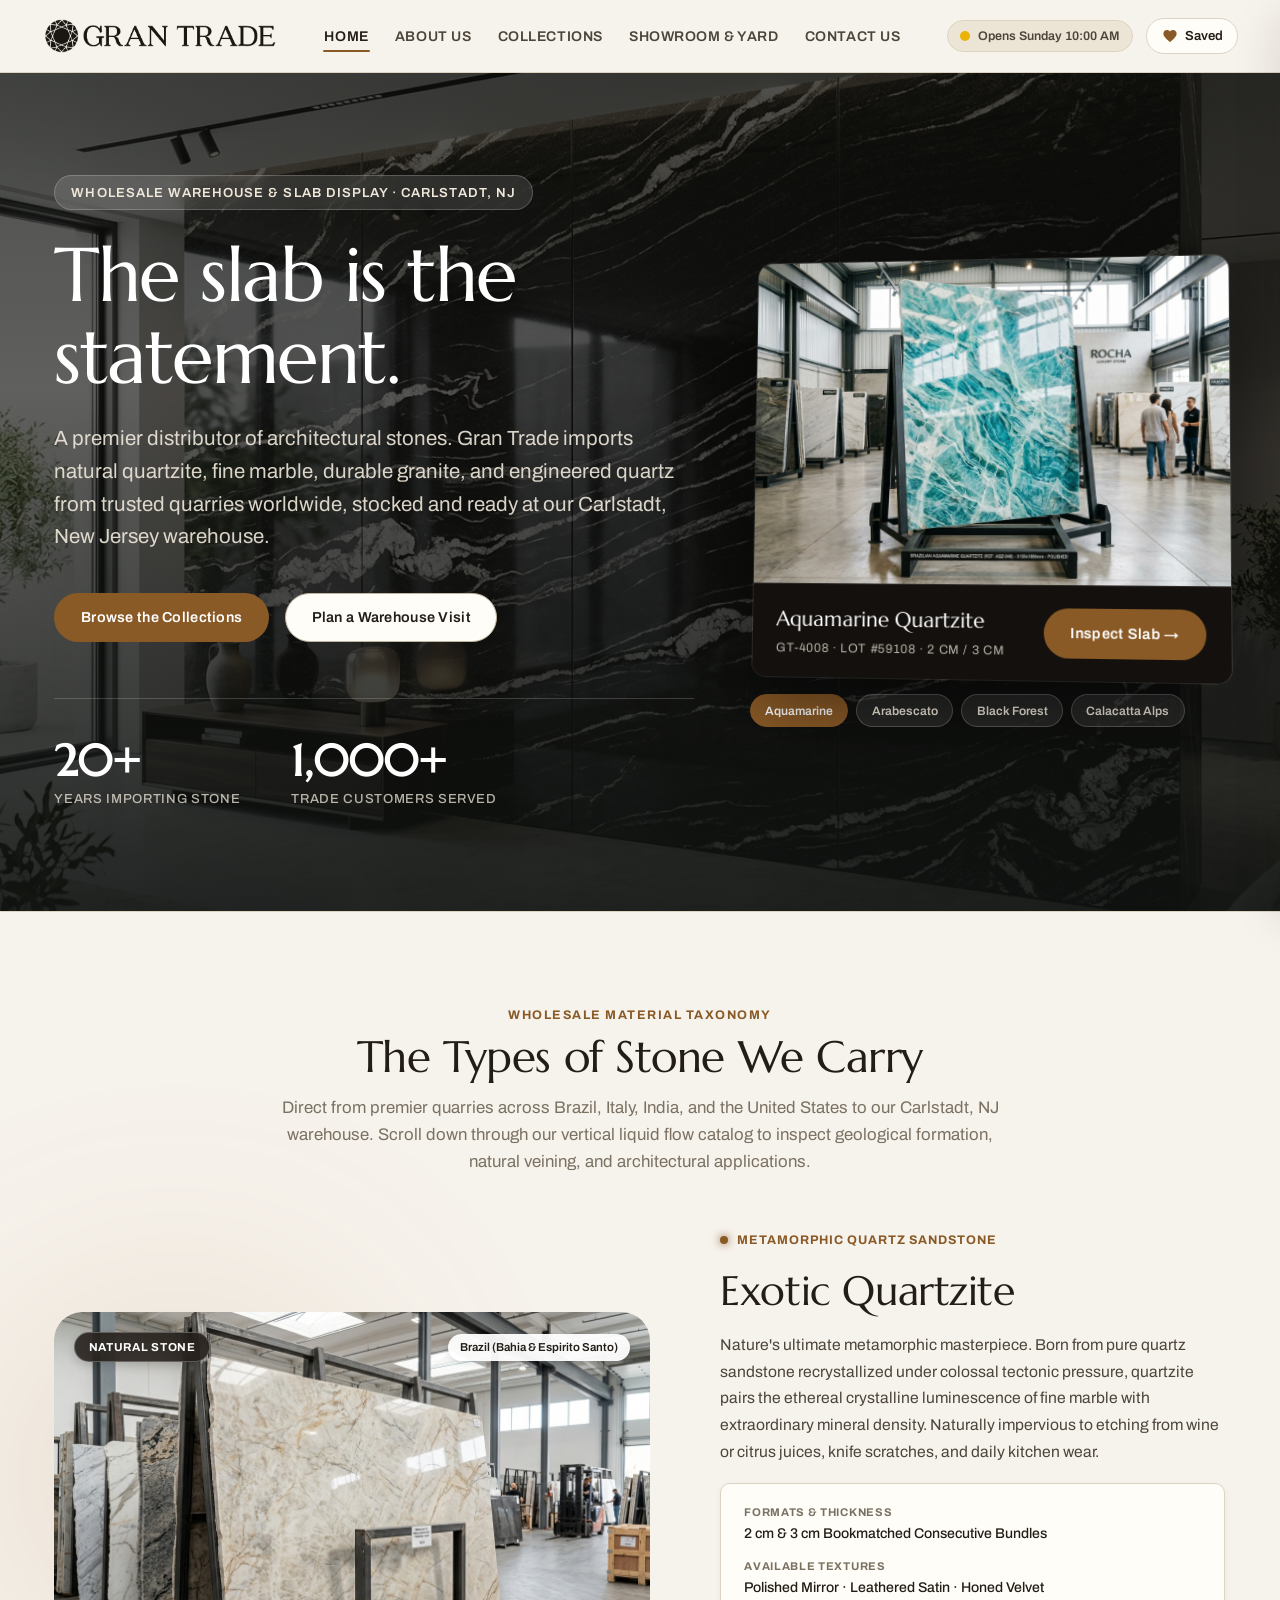
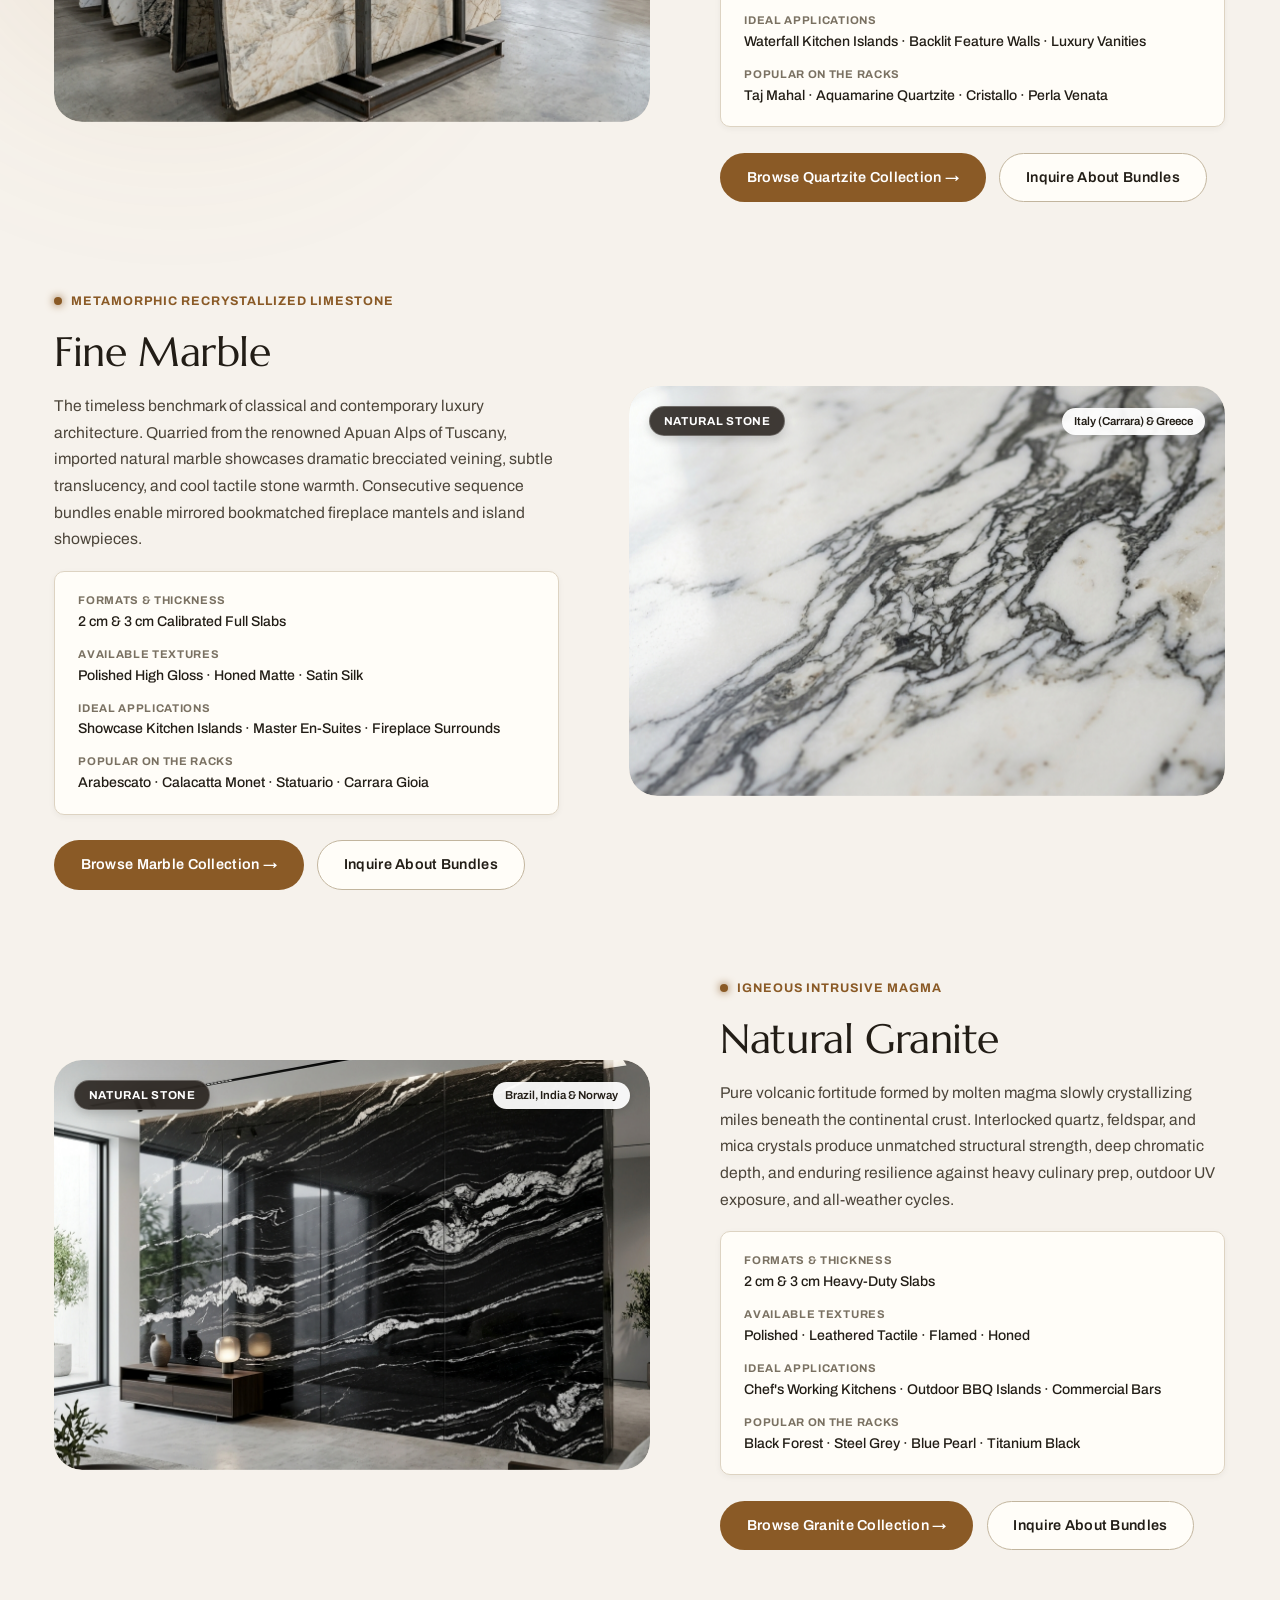
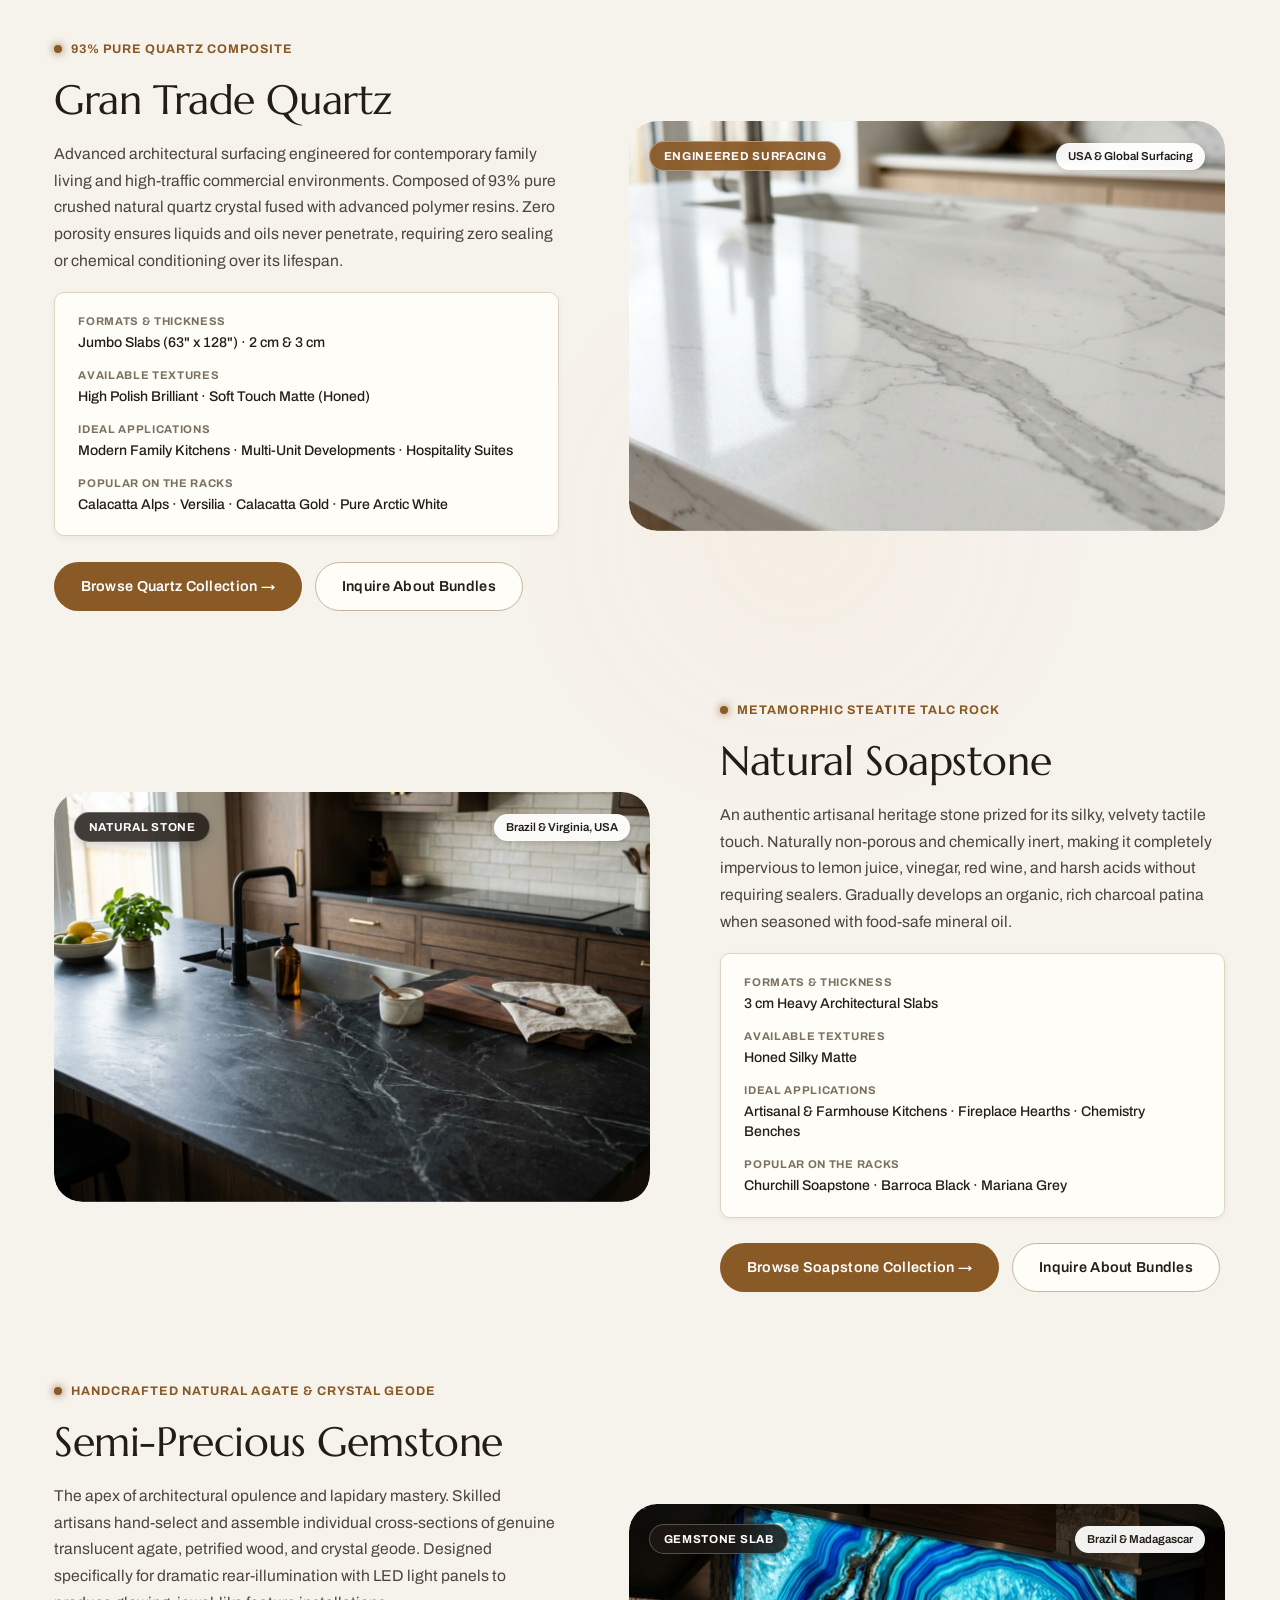
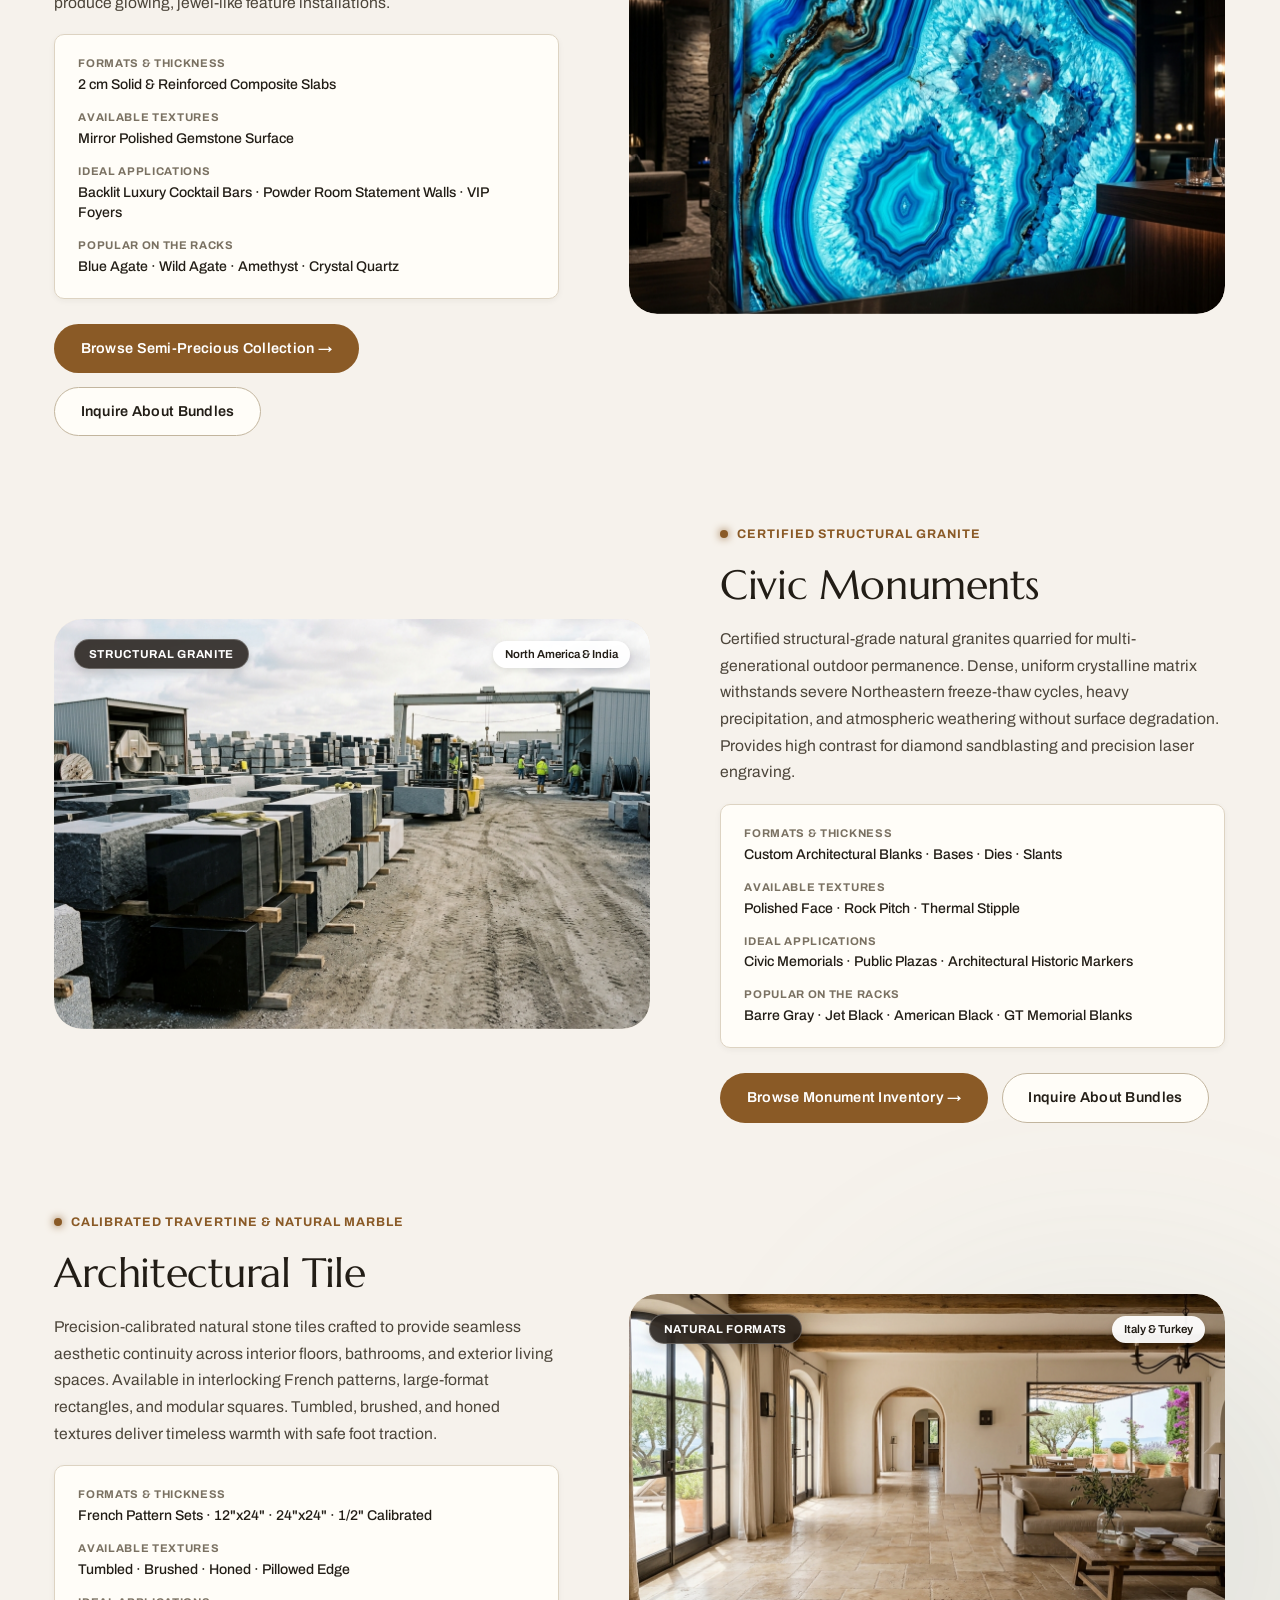
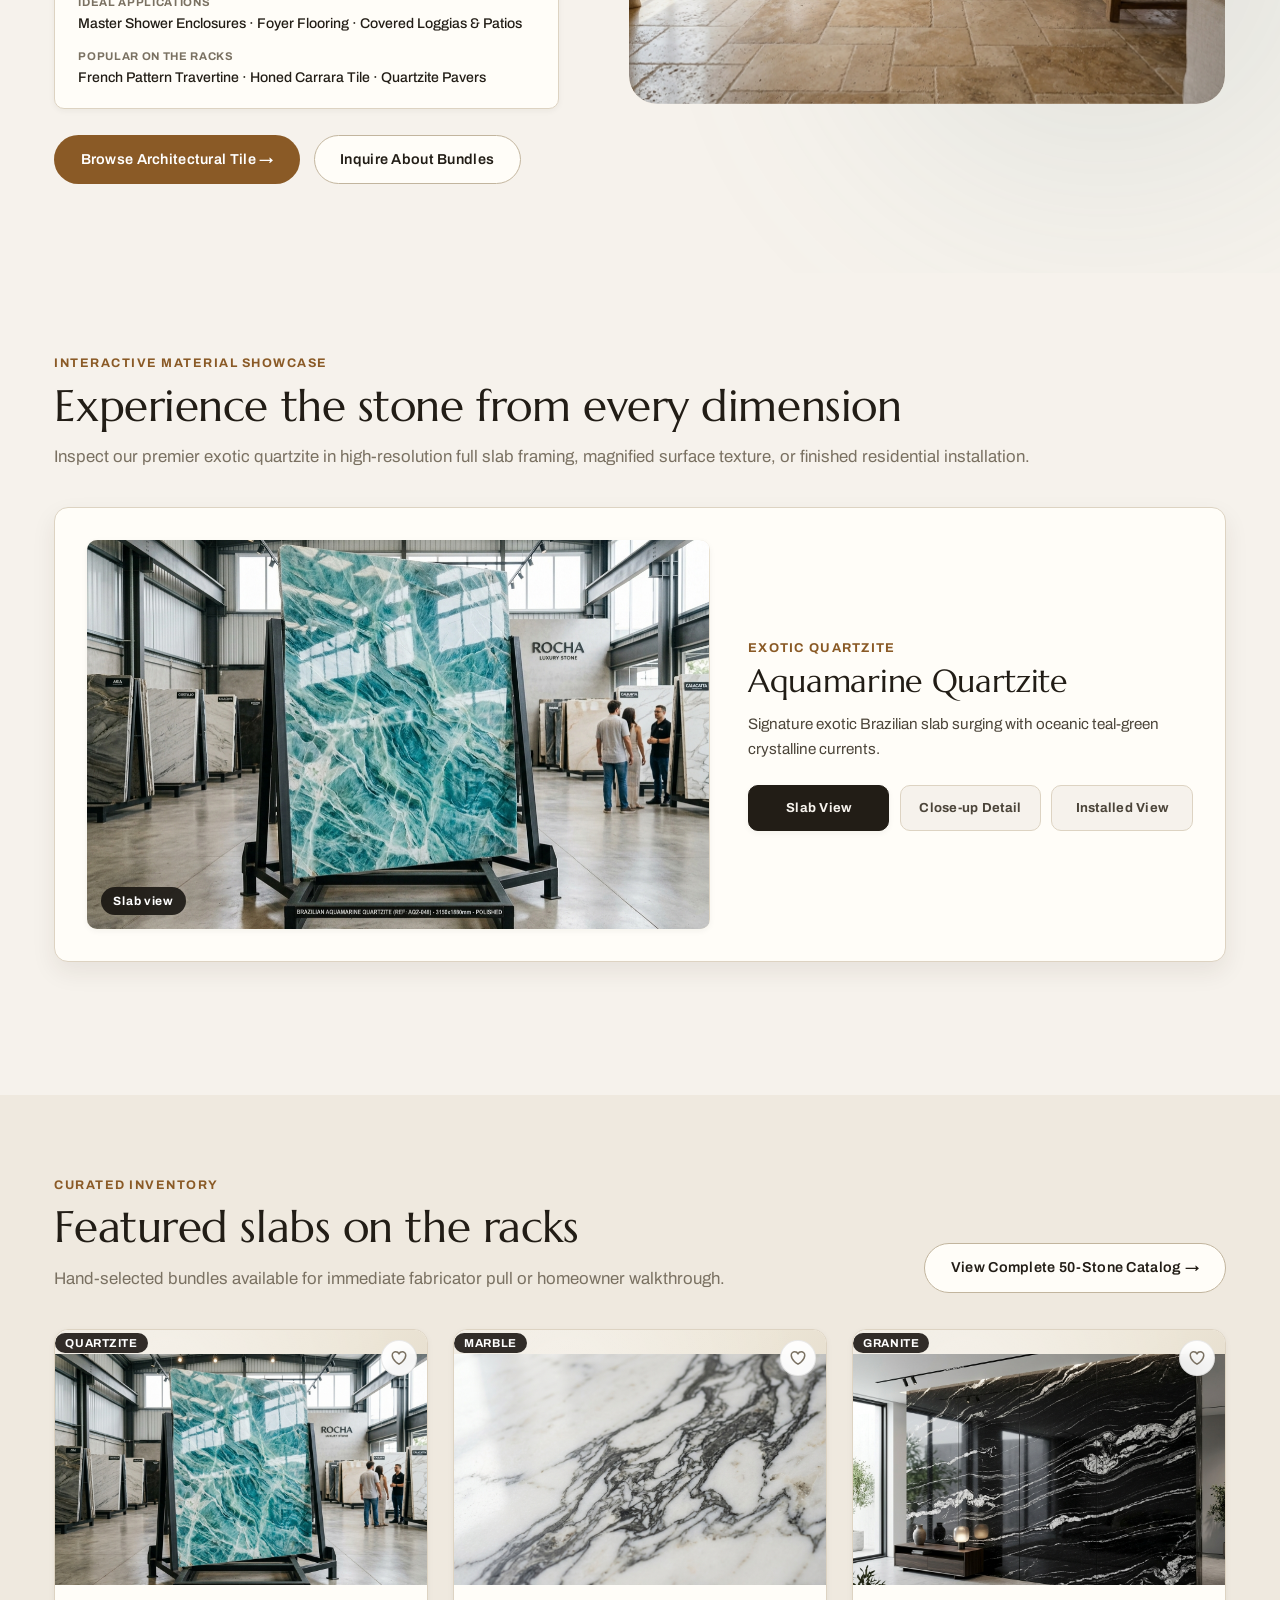
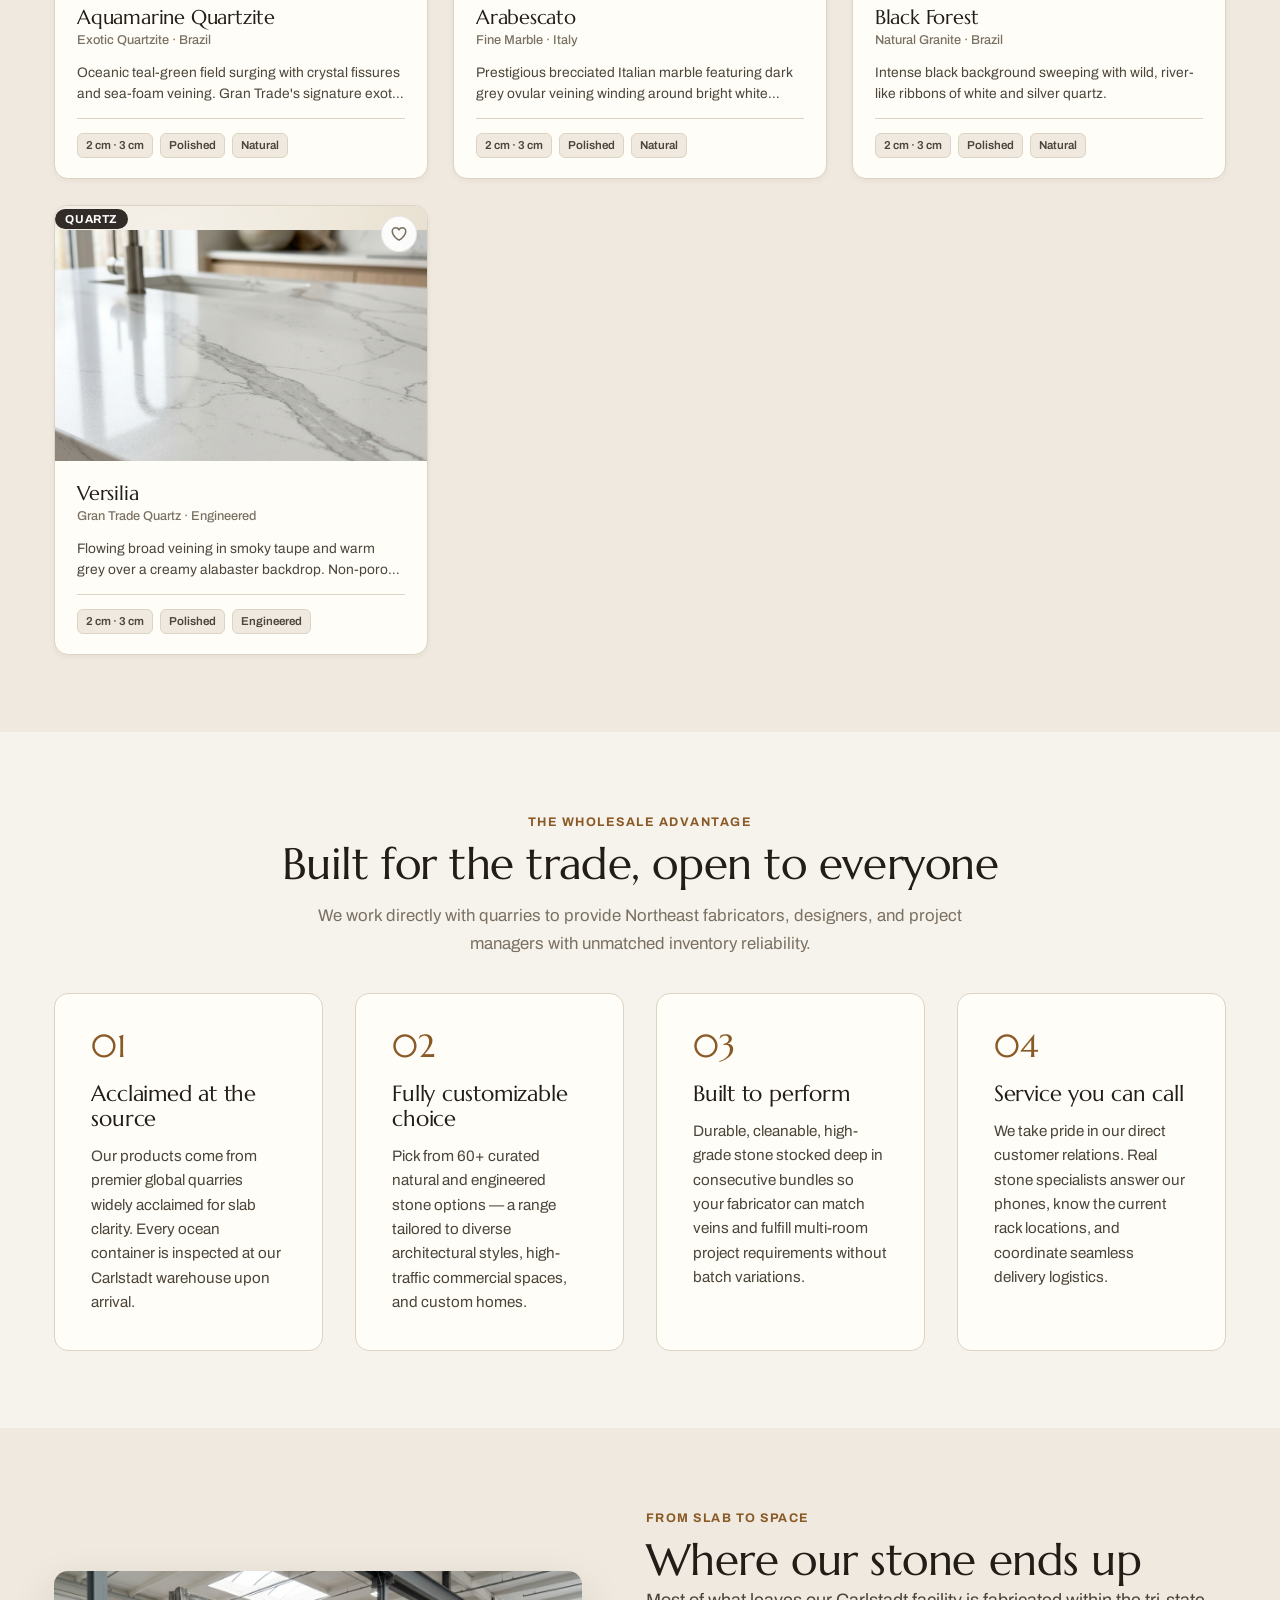
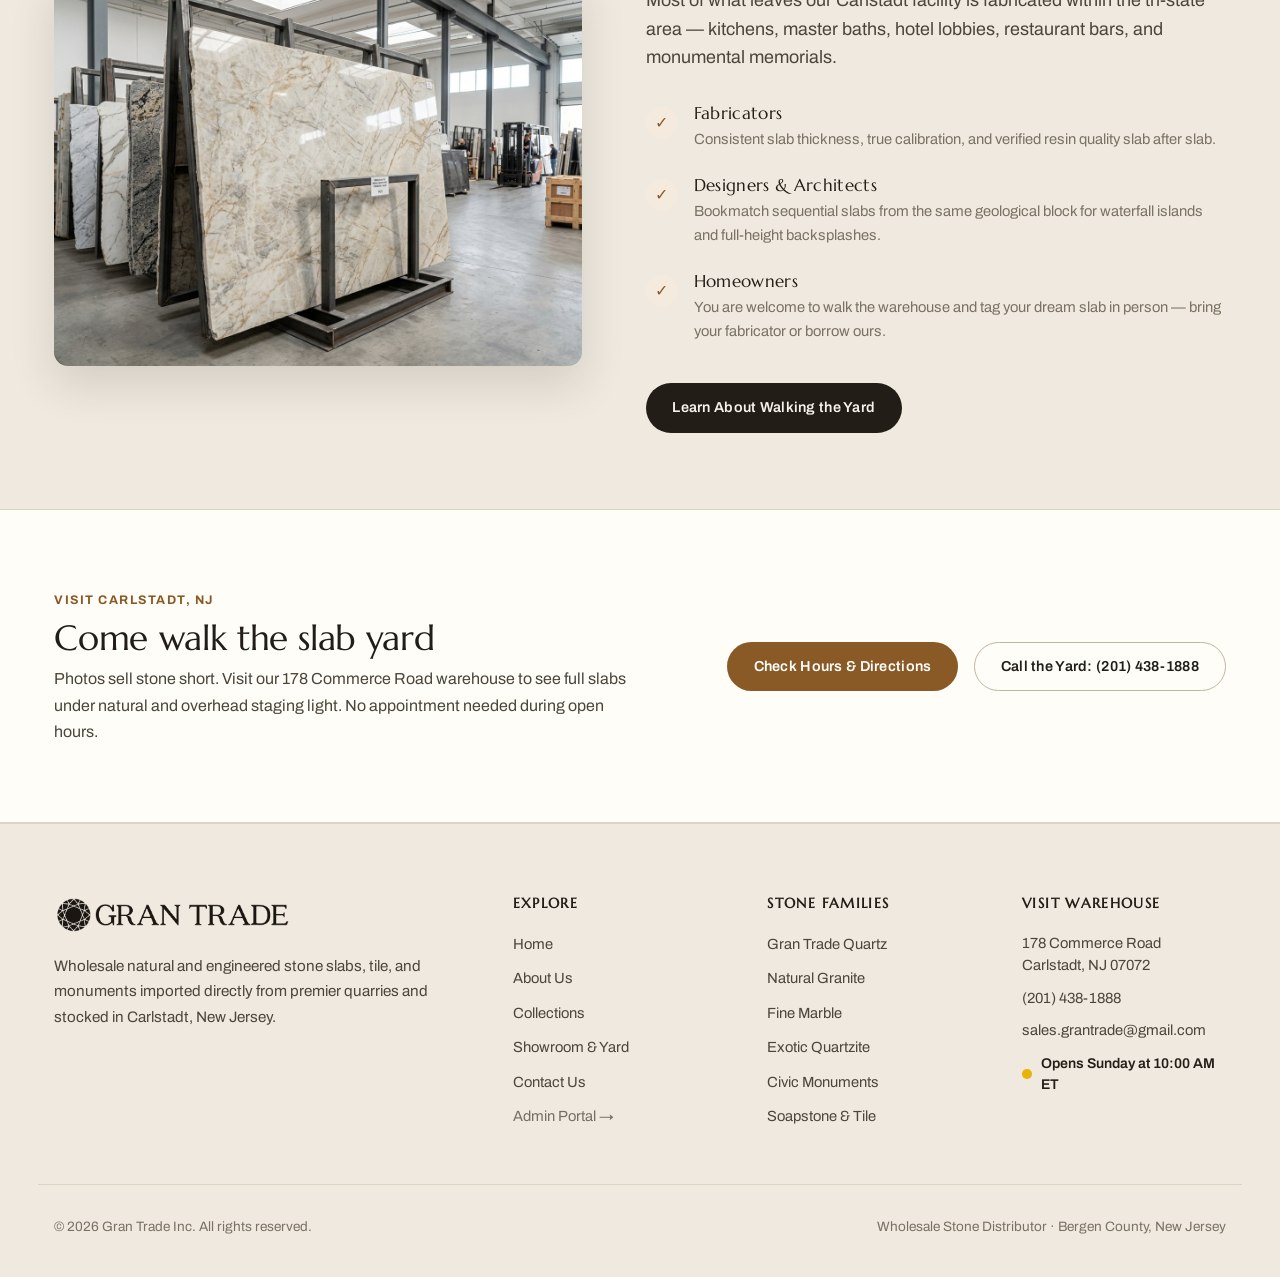
==== commit 16f5ba20: "feat: enable editing all homepage content, code, and sections directly from file manager" ====
--- a/index.html
+++ b/index.html
@@ -882,6 +882,7 @@
   <script src="js/favorites.js"></script>
   <script src="js/viewer.js"></script>
   <script src="js/stone-types.js"></script>
+  <script src="js/homepage-loader.js"></script>
   <script>
     (function () {
       const card = document.getElementById("heroSlabCard");
--- a/css/components.css
+++ b/css/components.css
@@ -58,10 +58,10 @@
   width: 100%;
 }
 
-/* ---------------- Product / Slab Cards ---------------- */
+/* ---------------- Product / Slab Cards & Authentic Manifest ---------------- */
 .slab-grid {
   display: grid;
-  grid-template-columns: repeat(auto-fill, minmax(280px, 1fr));
+  grid-template-columns: repeat(auto-fill, minmax(320px, 1fr));
   gap: clamp(1.25rem, 2vw, 2rem);
 }
 
@@ -74,17 +74,18 @@
   flex-direction: column;
   transition: transform var(--transition-normal), box-shadow var(--transition-normal), border-color var(--transition-fast);
   position: relative;
+  box-shadow: var(--shadow-sm);
 }
 
 .slab-card:hover {
-  transform: translateY(-4px);
-  box-shadow: var(--shadow-md);
+  transform: translateY(-5px);
+  box-shadow: 0 16px 36px -4px rgba(46, 36, 22, 0.1), 0 0 0 1px var(--line-strong);
   border-color: var(--line-strong);
 }
 
 .sc-media {
   position: relative;
-  aspect-ratio: 4 / 3;
+  aspect-ratio: 16 / 11;
   background-color: var(--bg-2);
   background: radial-gradient(circle at 30% 20%, rgba(255, 255, 255, 0.4), transparent 70%),
               linear-gradient(135deg, var(--bg-2) 0%, var(--chip) 50%, var(--line) 100%);
@@ -96,18 +97,26 @@
   height: 100%;
   object-fit: cover;
   display: block;
-  transition: transform var(--transition-slow);
+  transition: transform 0.5s cubic-bezier(0.16, 1, 0.3, 1);
 }
 
 .slab-card:hover .sc-media img {
-  transform: scale(1.05);
+  transform: scale(1.06);
+}
+
+.sc-media-badges {
+  position: absolute;
+  top: 10px;
+  left: 10px;
+  display: flex;
+  align-items: center;
+  gap: 0.4rem;
+  z-index: 2;
+  flex-wrap: wrap;
 }
 
 .cat-badge {
-  position: absolute;
-  top: 12px;
-  left: 12px;
-  background: rgba(24, 20, 16, 0.85);
+  background: rgba(22, 18, 14, 0.88);
   backdrop-filter: blur(8px);
   -webkit-backdrop-filter: blur(8px);
   color: #ffffff;
@@ -116,7 +125,6 @@
   letter-spacing: 0.05em;
   padding: 4px 10px;
   border-radius: var(--radius-pill);
-  z-index: 2;
   text-transform: uppercase;
 }
 
@@ -125,10 +133,12 @@
   position: absolute;
   top: 10px;
   right: 10px;
-  width: 38px;
-  height: 38px;
+  width: 36px;
+  height: 36px;
   border-radius: 50%;
-  background: rgba(255, 255, 255, 0.9);
+  background: rgba(255, 255, 255, 0.92);
+  backdrop-filter: blur(6px);
+  -webkit-backdrop-filter: blur(6px);
   border: 1px solid rgba(0, 0, 0, 0.08);
   display: flex;
   align-items: center;
@@ -151,8 +161,8 @@
 }
 
 .heart svg {
-  width: 20px;
-  height: 20px;
+  width: 18px;
+  height: 18px;
   transition: transform 0.2s cubic-bezier(0.175, 0.885, 0.32, 1.275);
 }
 
@@ -167,25 +177,97 @@
   flex-grow: 1;
 }
 
+.sc-header-row {
+  display: flex;
+  align-items: baseline;
+  justify-content: space-between;
+  gap: 0.5rem;
+  margin-bottom: 0.25rem;
+}
+
 .sc-title {
   font-family: var(--font-serif);
-  font-size: 1.25rem;
-  margin-bottom: 0.35rem;
-  color: var(--ink);
+  font-size: 1.28rem;
+  line-height: 1.25;
+  color: var(--ink);
+  margin-bottom: 0;
+}
+
+.sc-title a {
+  color: inherit;
+  text-decoration: none;
+  transition: color var(--transition-fast);
+}
+
+.sc-title a:hover {
+  color: var(--accent);
+}
+
+.sc-gt-pill {
+  font-family: var(--font-sans);
+  font-size: 0.78rem;
+  font-weight: 700;
+  letter-spacing: 0.04em;
+  color: var(--accent);
+  background: var(--accent-light);
+  border: 1px solid rgba(138, 90, 38, 0.25);
+  padding: 2px 8px;
+  border-radius: var(--radius-pill);
+  white-space: nowrap;
 }
 
 .sc-meta {
-  font-size: 0.82rem;
+  font-size: 0.8rem;
   color: var(--muted);
   font-weight: 500;
   margin-bottom: 0.85rem;
 }
 
+/* Authentic Key Specs Quadrant Box */
+.slab-key-specs {
+  margin: 0.25rem 0 0.85rem;
+  padding: 0.75rem 0.85rem;
+  background: var(--bg);
+  border: 1px solid var(--line);
+  border-radius: var(--radius-sm);
+  display: grid;
+  grid-template-columns: 1fr 1fr;
+  gap: 0.55rem 0.75rem;
+}
+
+.spec-col {
+  display: flex;
+  flex-direction: column;
+  gap: 0.15rem;
+}
+
+.spec-lbl {
+  font-size: 0.68rem;
+  text-transform: uppercase;
+  letter-spacing: 0.06em;
+  font-weight: 600;
+  color: var(--muted);
+}
+
+.spec-val {
+  font-size: 0.82rem;
+  font-weight: 600;
+  color: var(--ink);
+  white-space: nowrap;
+  overflow: hidden;
+  text-overflow: ellipsis;
+}
+
+.spec-val.highlight {
+  color: var(--ink);
+  font-weight: 700;
+}
+
 .sc-desc {
-  font-size: 0.88rem;
+  font-size: 0.86rem;
   color: var(--ink-2);
   line-height: 1.5;
-  margin-bottom: 1.1rem;
+  margin-bottom: 0.85rem;
   display: -webkit-box;
   -webkit-line-clamp: 2;
   -webkit-box-orient: vertical;
@@ -210,6 +292,27 @@
   padding: 3px 8px;
   border-radius: var(--radius-sm);
   border: 1px solid var(--line);
+}
+
+/* Action Button Row */
+.sc-actions {
+  display: flex;
+  gap: 0.5rem;
+  margin-top: 1rem;
+}
+
+.sc-action-inspect {
+  flex: 1;
+  display: inline-flex;
+  align-items: center;
+  justify-content: center;
+  gap: 0.35rem;
+}
+
+.sc-action-hold {
+  flex-shrink: 0;
+  padding: 0.5rem 0.9rem;
+  font-weight: 600;
 }
 
 /* ---------------- 3-Picture Stone Viewer ---------------- */
@@ -867,3 +970,265 @@
   color: var(--muted);
   margin-bottom: 1.5rem;
 }
+
+/* ---------------- View Mode Switcher in Meta Bar ---------------- */
+.view-mode-toggle {
+  display: inline-flex;
+  align-items: center;
+  background: var(--bg);
+  border: 1px solid var(--line);
+  border-radius: var(--radius-pill);
+  padding: 3px;
+  gap: 2px;
+}
+
+.view-mode-btn {
+  display: inline-flex;
+  align-items: center;
+  gap: 0.35rem;
+  padding: 0.35rem 0.85rem;
+  border-radius: var(--radius-pill);
+  font-size: 0.78rem;
+  font-weight: 600;
+  color: var(--muted);
+  background: transparent;
+  border: none;
+  cursor: pointer;
+  transition: all var(--transition-fast);
+}
+
+.view-mode-btn:hover {
+  color: var(--ink);
+}
+
+.view-mode-btn.active {
+  background: var(--surface);
+  color: var(--ink);
+  box-shadow: 0 1px 3px rgba(46, 36, 22, 0.1);
+}
+
+/* ---------------- Active Filter Chips Rail ---------------- */
+.active-filters-bar {
+  display: flex;
+  align-items: center;
+  flex-wrap: wrap;
+  gap: 0.5rem;
+  margin-top: -1rem;
+  margin-bottom: 1.5rem;
+  padding: 0.65rem 1rem;
+  background: var(--surface);
+  border: 1px solid var(--line);
+  border-radius: var(--radius-md);
+  font-size: 0.82rem;
+}
+
+.active-filters-label {
+  font-size: 0.72rem;
+  font-weight: 700;
+  text-transform: uppercase;
+  letter-spacing: 0.06em;
+  color: var(--muted);
+}
+
+.active-filter-chip {
+  display: inline-flex;
+  align-items: center;
+  gap: 0.35rem;
+  padding: 0.25rem 0.65rem;
+  background: var(--bg);
+  border: 1px solid var(--line);
+  border-radius: var(--radius-pill);
+  font-size: 0.78rem;
+  font-weight: 600;
+  color: var(--ink);
+}
+
+.active-filter-remove {
+  background: transparent;
+  border: none;
+  color: var(--muted);
+  font-size: 0.95rem;
+  line-height: 1;
+  cursor: pointer;
+  padding: 0;
+  display: flex;
+  align-items: center;
+}
+
+.active-filter-remove:hover {
+  color: var(--danger);
+}
+
+.clear-all-filters-btn {
+  margin-left: auto;
+  background: transparent;
+  border: none;
+  color: var(--accent);
+  font-size: 0.78rem;
+  font-weight: 700;
+  cursor: pointer;
+  text-decoration: underline;
+  padding: 0.2rem 0.4rem;
+}
+
+.clear-all-filters-btn:hover {
+  color: var(--accent-hover);
+}
+
+/* ---------------- List / Manifest View for Fabricators ---------------- */
+.slab-grid.is-list-view {
+  grid-template-columns: 1fr !important;
+  gap: 0.75rem !important;
+}
+
+.slab-grid.is-list-view .slab-card {
+  flex-direction: row;
+  align-items: center;
+  padding: 0.85rem 1.25rem;
+  gap: 1.25rem;
+}
+
+.slab-grid.is-list-view .sc-media {
+  width: 140px;
+  height: 95px;
+  flex-shrink: 0;
+  border-radius: var(--radius-sm);
+  aspect-ratio: auto;
+}
+
+.slab-grid.is-list-view .sc-media-badges {
+  display: none;
+}
+
+.slab-grid.is-list-view .sc-body {
+  padding: 0;
+  flex-direction: row;
+  align-items: center;
+  justify-content: space-between;
+  gap: 1.5rem;
+  width: 100%;
+}
+
+.slab-grid.is-list-view .sc-info-block {
+  min-width: 220px;
+}
+
+.slab-grid.is-list-view .slab-key-specs {
+  display: flex;
+  gap: 1.5rem;
+  margin: 0;
+  padding: 0.5rem 1rem;
+  background: var(--bg);
+}
+
+.slab-grid.is-list-view .sc-desc,
+.slab-grid.is-list-view .sc-specs {
+  display: none;
+}
+
+.slab-grid.is-list-view .sc-actions {
+  margin: 0;
+  flex-shrink: 0;
+}
+
+/* ---------------- Tab Counts Badge ---------------- */
+.tab-count {
+  font-size: 0.72rem;
+  font-weight: 700;
+  padding: 2px 7px;
+  border-radius: var(--radius-pill);
+  background: var(--bg-2);
+  color: var(--muted);
+  border: 1px solid var(--line);
+  margin-left: 0.4rem;
+  transition: all var(--transition-fast);
+}
+
+.tab-btn[aria-pressed="true"] .tab-count {
+  background: rgba(255, 255, 255, 0.2);
+  color: #ffffff;
+  border-color: transparent;
+}
+
+/* ---------------- Authentic Wholesale Yard Advantage Strip ---------------- */
+.yard-advantage-strip {
+  margin-top: 4rem;
+  padding: clamp(3rem, 5vw, 4.5rem) 0;
+  background: var(--surface);
+  border-top: 1px solid var(--line);
+  border-bottom: 1px solid var(--line);
+}
+
+.yard-adv-grid {
+  display: grid;
+  grid-template-columns: repeat(auto-fit, minmax(240px, 1fr));
+  gap: clamp(1.5rem, 3vw, 2.5rem);
+}
+
+.yard-adv-card {
+  display: flex;
+  flex-direction: column;
+}
+
+.yard-adv-icon {
+  width: 44px;
+  height: 44px;
+  border-radius: var(--radius-md);
+  background: var(--bg);
+  border: 1px solid var(--line);
+  display: flex;
+  align-items: center;
+  justify-content: center;
+  color: var(--accent);
+  margin-bottom: 1rem;
+}
+
+.yard-adv-card h4 {
+  font-family: var(--font-serif);
+  font-size: 1.15rem;
+  color: var(--ink);
+  margin-bottom: 0.4rem;
+}
+
+.yard-adv-card p {
+  font-size: 0.88rem;
+  color: var(--ink-2);
+  line-height: 1.55;
+}
+
+.yard-adv-card a {
+  color: var(--accent);
+  text-decoration: none;
+}
+
+.yard-adv-card a:hover {
+  text-decoration: underline;
+}
+
+/* ---------------- Header Trust Strip in collections.html ---------------- */
+.coll-trust-pills {
+  display: flex;
+  align-items: center;
+  flex-wrap: wrap;
+  gap: 0.6rem;
+  margin-top: 1.25rem;
+}
+
+.trust-pill {
+  display: inline-flex;
+  align-items: center;
+  gap: 0.35rem;
+  padding: 0.35rem 0.75rem;
+  background: var(--surface);
+  border: 1px solid var(--line);
+  border-radius: var(--radius-pill);
+  font-size: 0.78rem;
+  font-weight: 600;
+  color: var(--ink-2);
+}
+
+.trust-pill.highlight {
+  background: var(--accent-light);
+  border-color: rgba(138, 90, 38, 0.3);
+  color: var(--accent);
+}
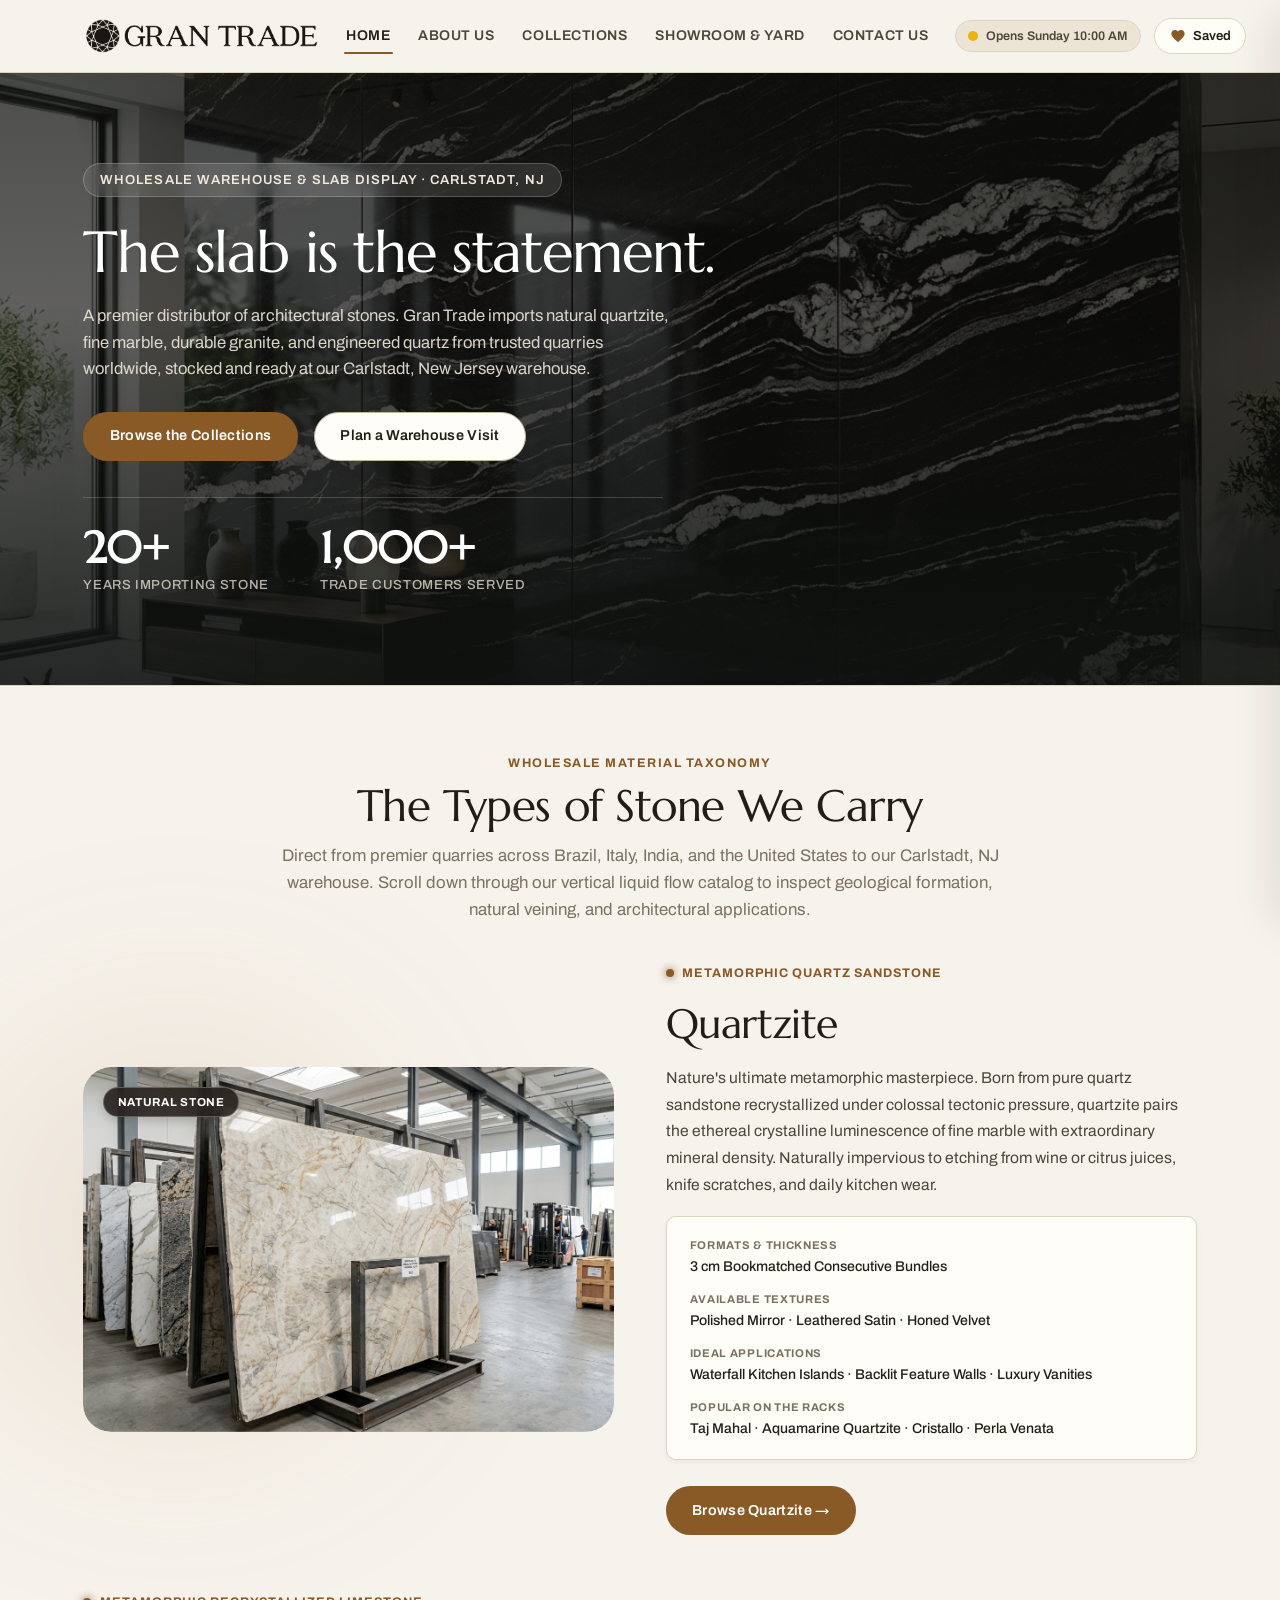
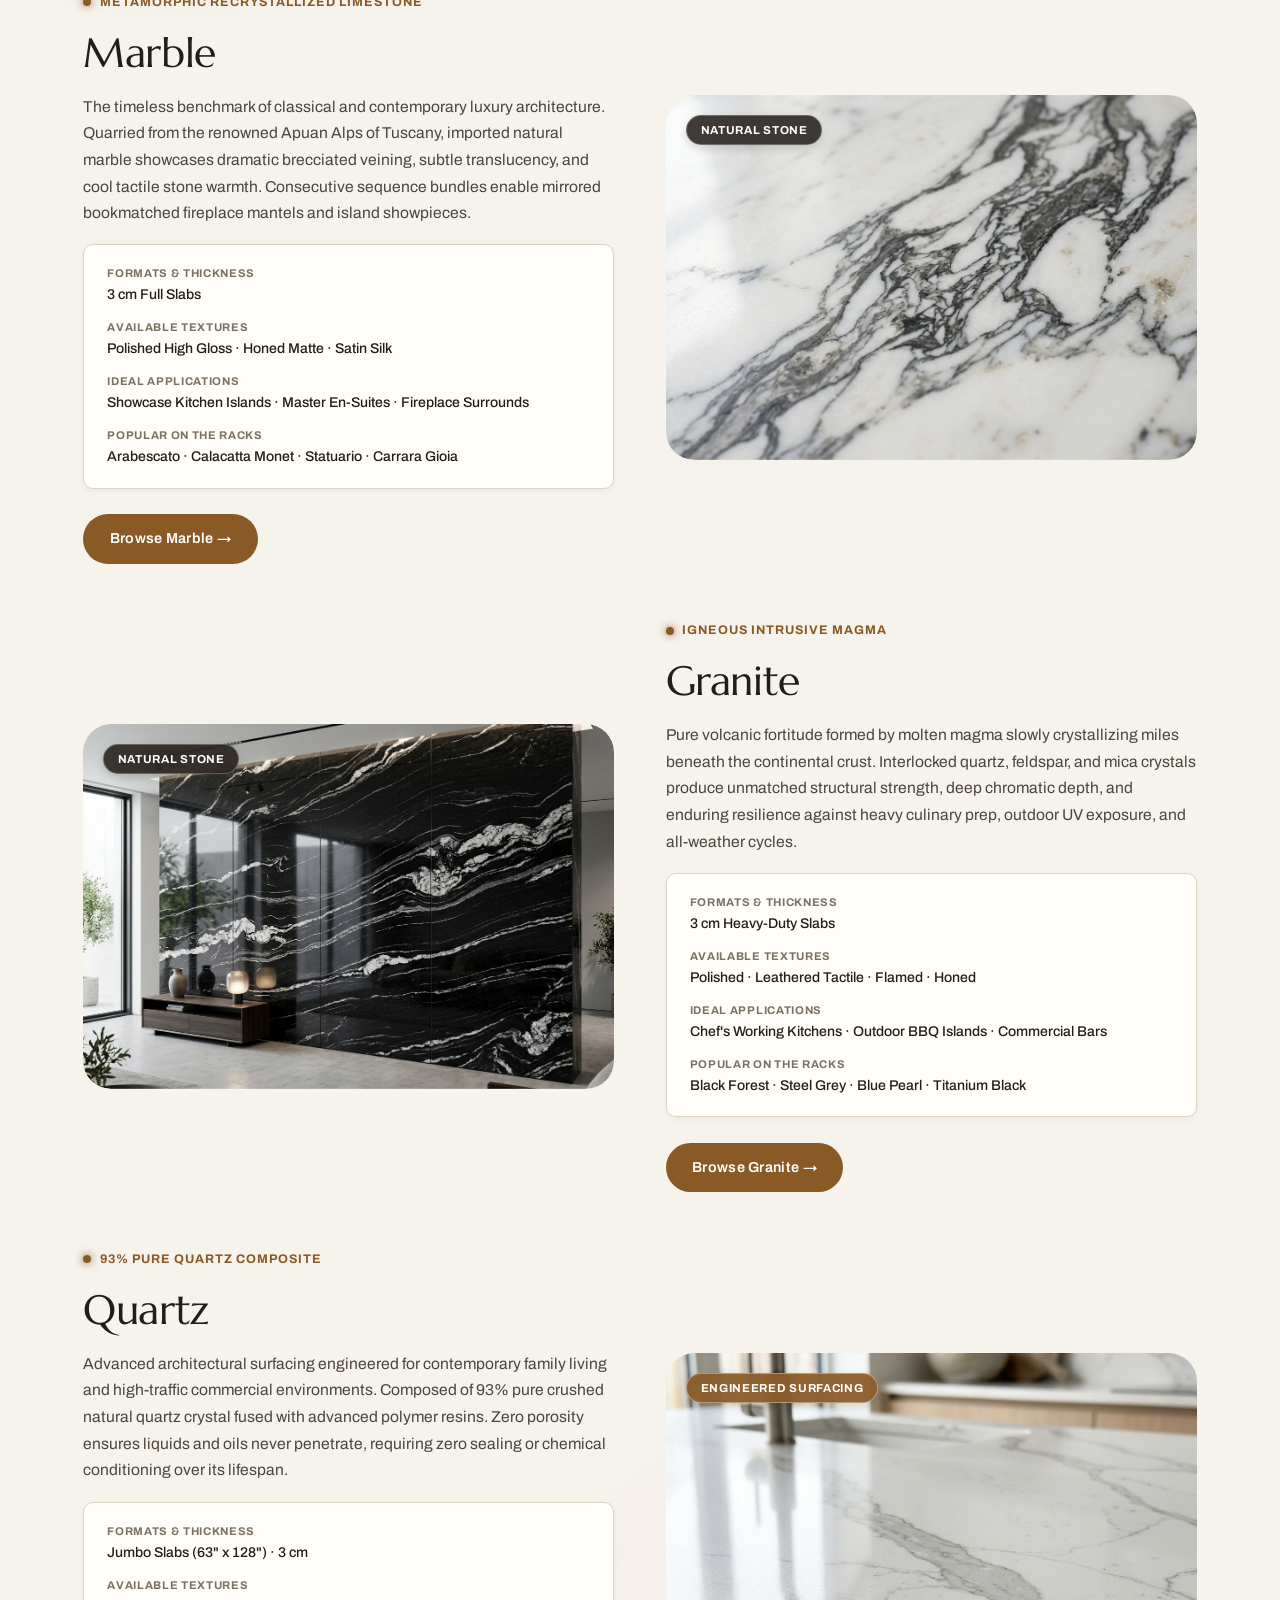
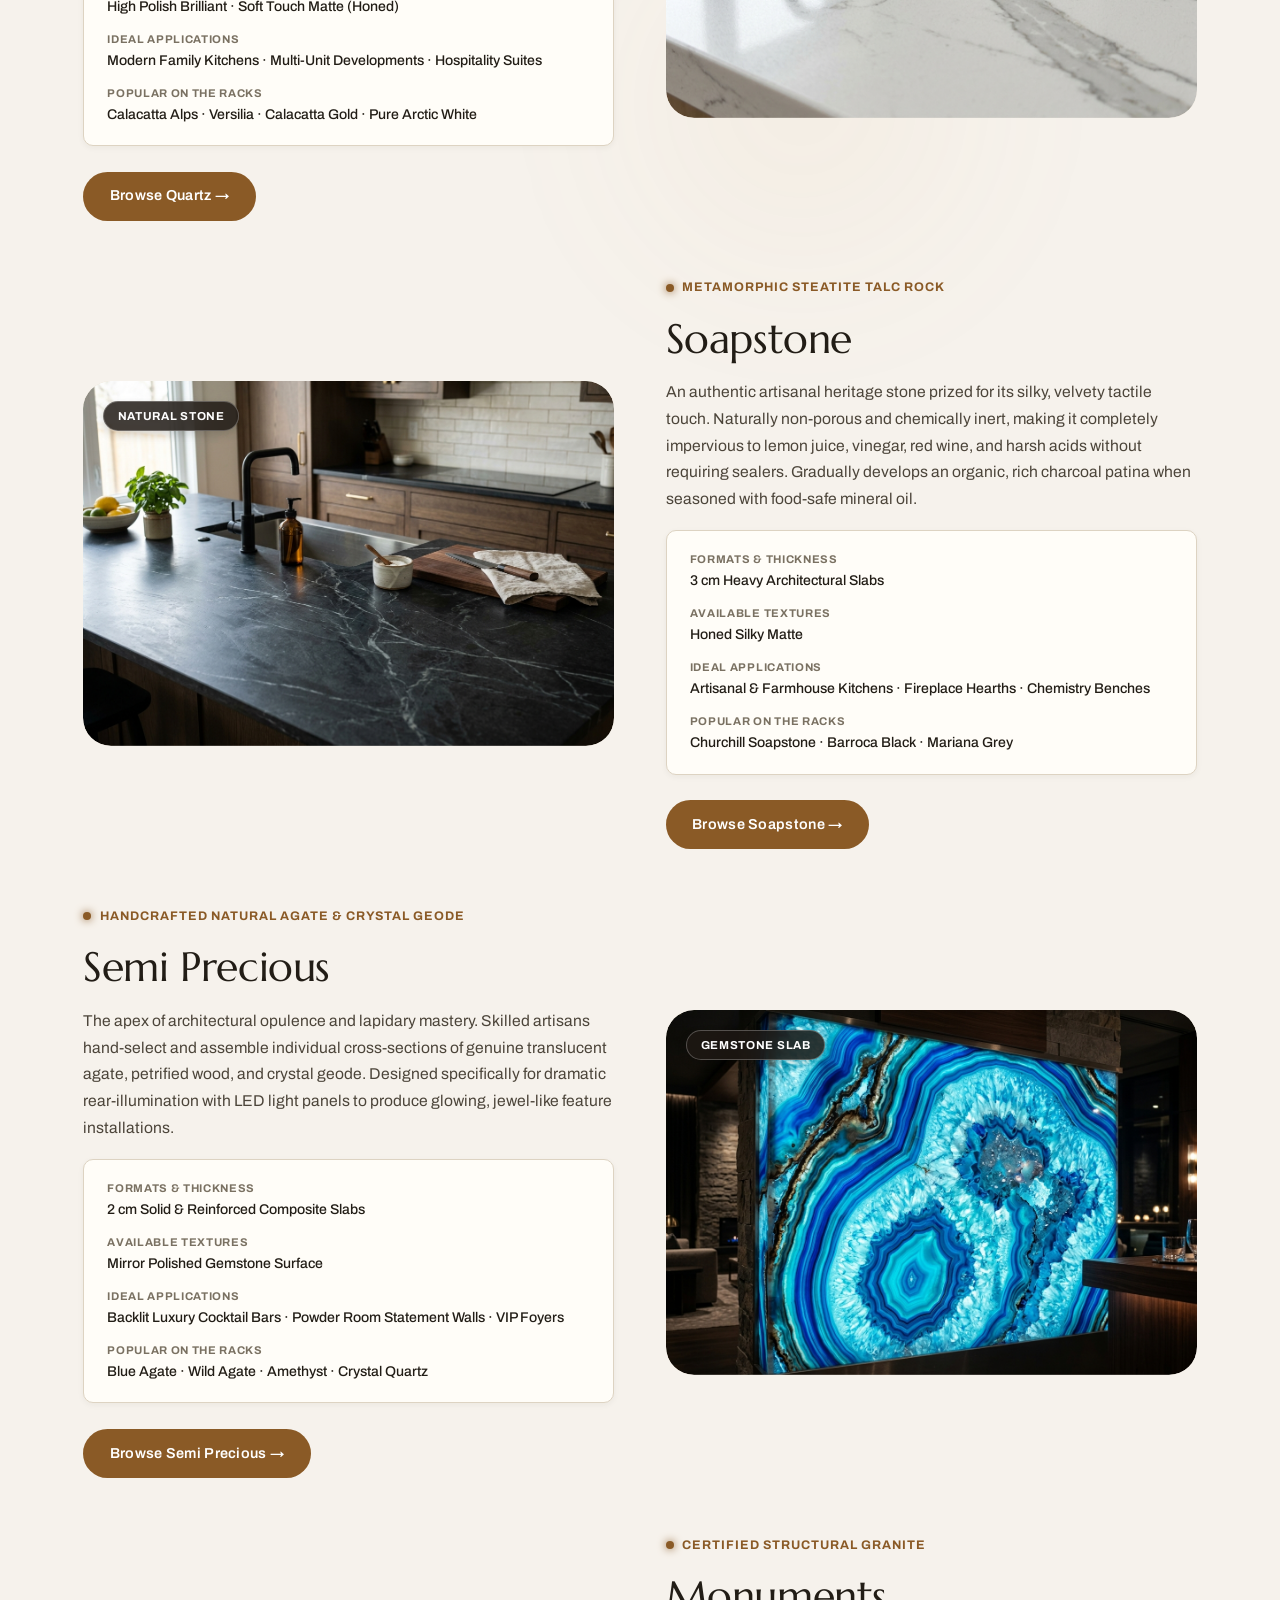
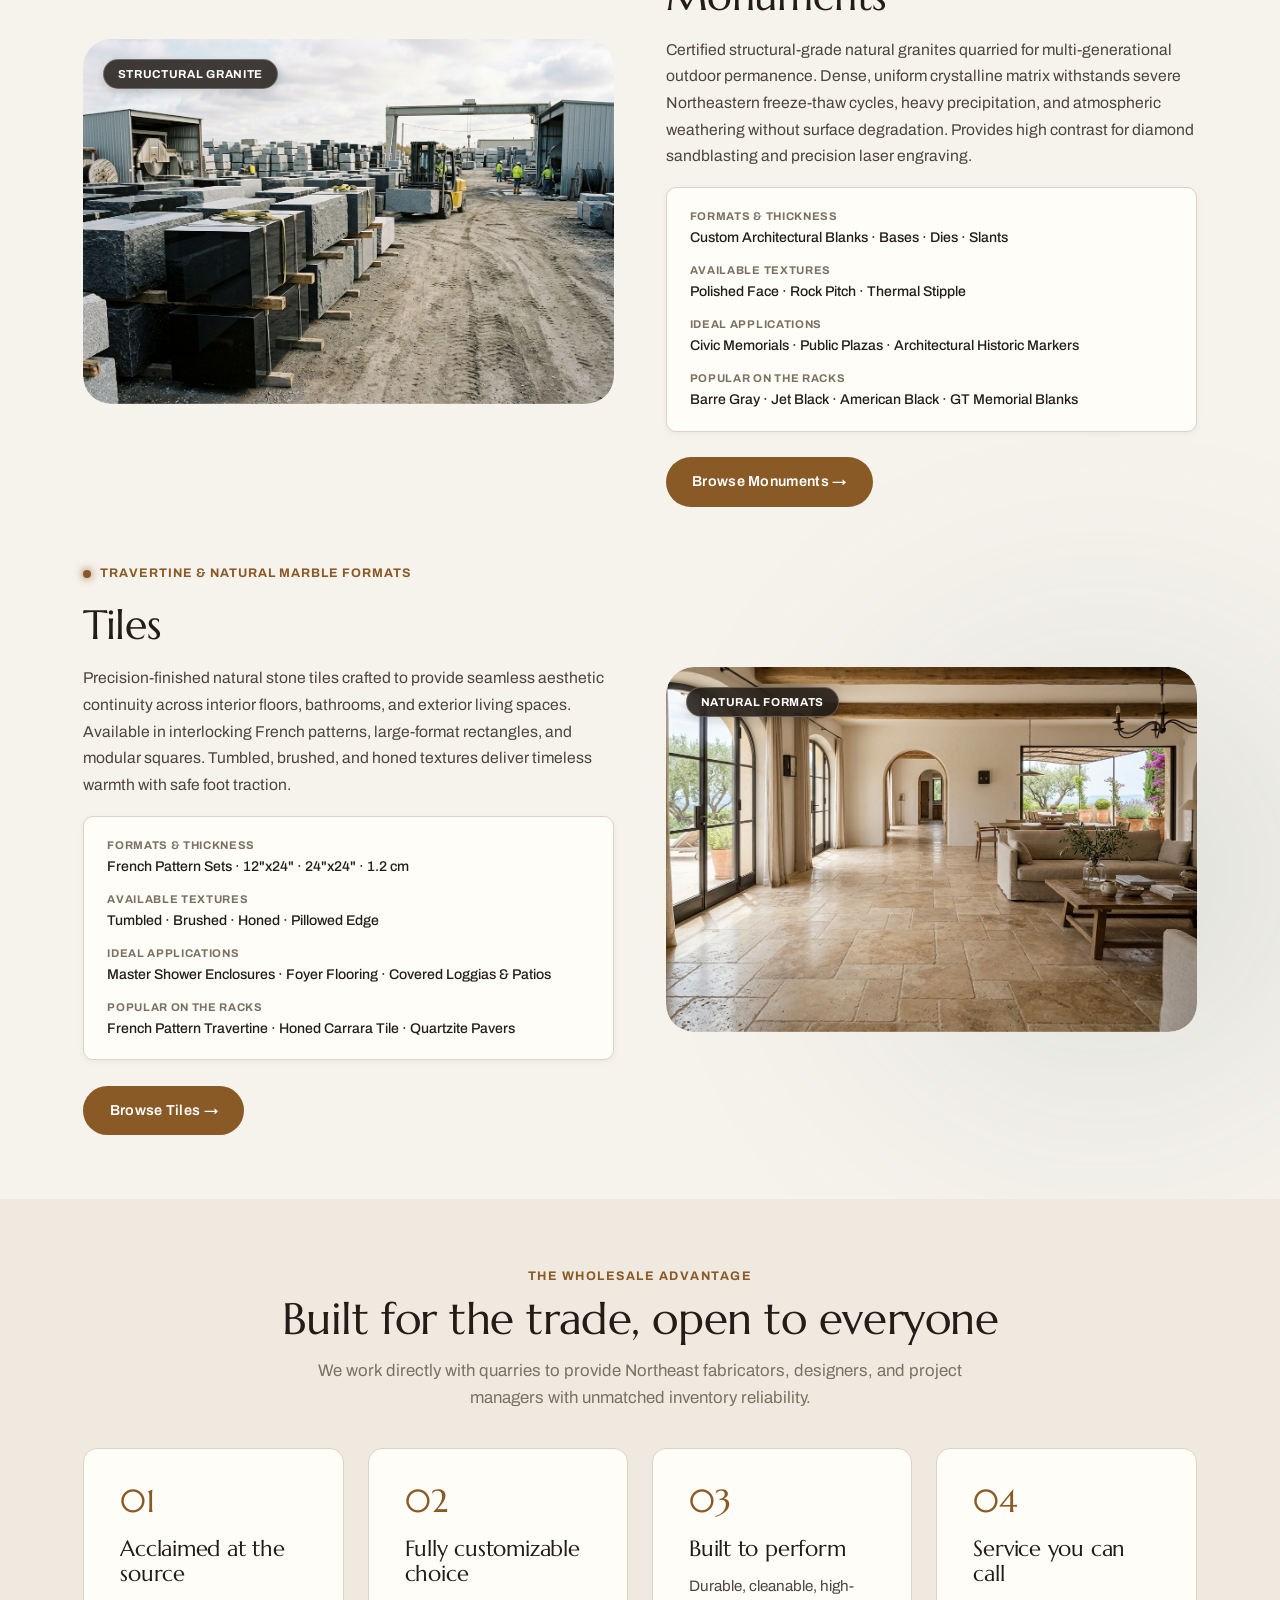
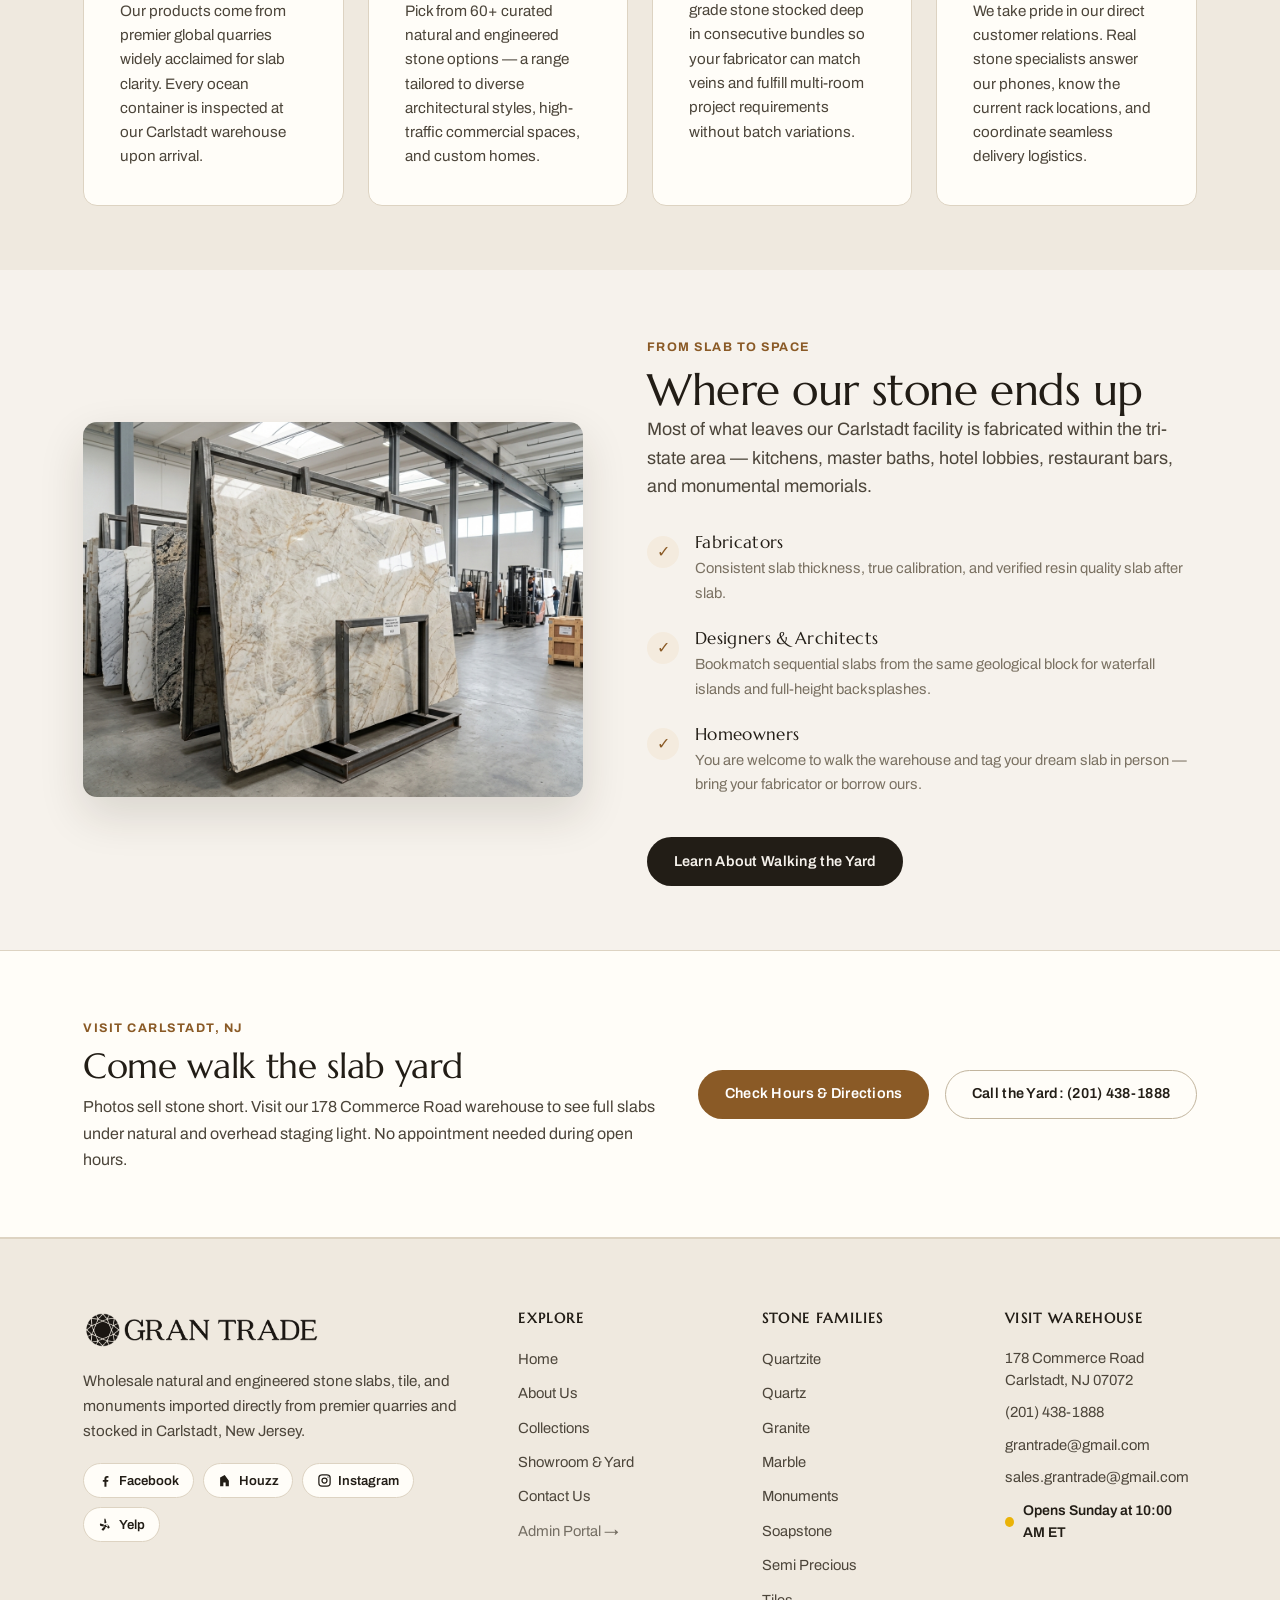
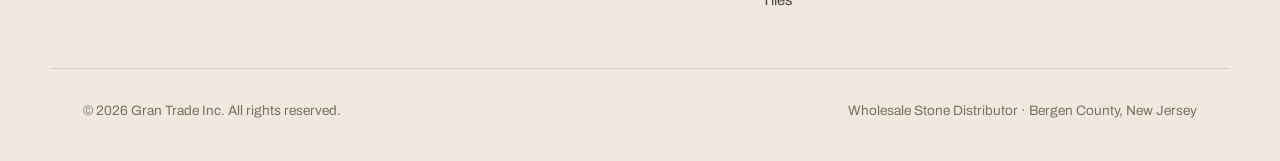
==== commit e2c3c3df: "feat: add WordPress theme, contact guard, dual slab photos, official social links, and mobile optimi" ====
--- a/index.html
+++ b/index.html
@@ -4,6 +4,7 @@
   <meta charset="utf-8" />
   <meta name="viewport" content="width=device-width, initial-scale=1, viewport-fit=cover" />
   <meta name="color-scheme" content="light dark" />
+  <script>if ("scrollRestoration" in history) history.scrollRestoration = "manual";</script>
   <title>Gran Trade Inc. | Wholesale Stone Importer & Distributor · Carlstadt, NJ</title>
   <meta name="description" content="Gran Trade Inc. is a premier wholesale importer and distributor of natural and engineered stone slabs, tile, and monuments in Carlstadt, New Jersey." />
 
@@ -13,11 +14,11 @@
   <link href="https://fonts.googleapis.com/css2?family=Marcellus&family=Archivo:ital,wght@0,400;0,500;0,600;0,700;1,400&display=swap" rel="stylesheet" />
 
   <!-- CSS Split 5 Ways -->
-  <link rel="stylesheet" href="css/base.css?v=20261020b" />
-  <link rel="stylesheet" href="css/layout.css?v=20261020b" />
-  <link rel="stylesheet" href="css/components.css?v=20261020b" />
-  <link rel="stylesheet" href="css/pages.css?v=20261020b" />
-  <link rel="stylesheet" href="css/responsive.css?v=20261020b" />
+  <link rel="stylesheet" href="css/base.css?v=20261110k" />
+  <link rel="stylesheet" href="css/layout.css?v=20261110k" />
+  <link rel="stylesheet" href="css/components.css?v=20261110k" />
+  <link rel="stylesheet" href="css/pages.css?v=20261110k" />
+  <link rel="stylesheet" href="css/responsive.css?v=20261110k" />
 </head>
 <body>
 
@@ -99,31 +100,6 @@
               </div>
             </div>
           </div>
-
-          <!-- Right: 3D Interactive Hero Slab Visualizer (Claude Design Skills & Taste Skill) -->
-          <div class="hero-visualizer" id="heroVisualizer">
-            <div class="hero-slab-card" id="heroSlabCard">
-              <div class="hero-slab-media">
-                <img id="heroSlabImg" src="assets/images/aquamarine-slab-1.jpg" alt="Featured Aquamarine Quartzite Slab" loading="eager" onerror="this.onerror=null; this.src='assets/images/stone-types/quartzite.jpg';" />
-                <div class="hero-slab-glare" id="heroSlabGlare"></div>
-              </div>
-              <div class="hero-slab-meta">
-                <div>
-                  <div class="hero-slab-title" id="heroSlabTitle">Aquamarine Quartzite</div>
-                  <div class="hero-slab-sub" id="heroSlabSub">GT-4008 · LOT #59108 · 2 cm / 3 cm</div>
-                </div>
-                <a href="slab.html?id=aquamarine-quartzite" class="btn btn-sm btn-primary" id="heroSlabLink">Inspect Slab &rarr;</a>
-              </div>
-            </div>
-
-            <!-- Quick Interactive Stone Switcher -->
-            <div class="hero-stone-switcher" role="tablist" aria-label="Featured Slab Switcher">
-              <button type="button" class="hero-stone-btn active" data-img="assets/images/aquamarine-slab-1.jpg" data-title="Aquamarine Quartzite" data-sub="GT-4008 · LOT #59108 · Exotic Quartzite" data-link="slab.html?id=aquamarine-quartzite">Aquamarine</button>
-              <button type="button" class="hero-stone-btn" data-img="assets/images/stone-types/marble.jpg" data-title="Arabescato Carrara" data-sub="GT-2004 · LOT #78102 · Fine Marble" data-link="collections.html?category=marble">Arabescato</button>
-              <button type="button" class="hero-stone-btn" data-img="assets/images/stone-types/granite.jpg" data-title="Black Forest Granite" data-sub="GT-3001 · LOT #44091 · Natural Granite" data-link="collections.html?category=granite">Black Forest</button>
-              <button type="button" class="hero-stone-btn" data-img="assets/images/stone-types/quartz.jpg" data-title="Calacatta Alps Quartz" data-sub="GT-1001 · LOT #84920 · Engineered Quartz" data-link="collections.html?category=quartz">Calacatta Alps</button>
-            </div>
-          </div>
         </div>
       </div>
     </section>
@@ -152,30 +128,28 @@
         <!-- Vertical Liquid Flow (Scroll-Triggered Liquid Popups) -->
         <div class="liquid-vertical-flow">
 
-          <!-- 1. Exotic Quartzite -->
+          <!-- 1. Quartzite -->
           <article class="liquid-stone-row" data-stone-type="natural" data-family="quartzite">
             <div class="liquid-stone-media">
               <div class="liquid-media-badges">
                 <span class="liquid-badge natural">Natural Stone</span>
-                <span class="liquid-origin-badge">Brazil (Bahia & Espirito Santo)</span>
-              </div>
-              <img src="assets/images/stone-types/quartzite.jpg" alt="Authentic Brazilian exotic quartzite slab on warehouse A-frame" loading="lazy" />
+              </div>
+              <img src="assets/images/stone-types/quartzite.jpg" alt="Authentic Brazilian quartzite slab on warehouse A-frame" loading="lazy" />
               <div class="liquid-card-glare"></div>
-              <button class="liquid-quick-view-btn" type="button">Quick Inspect</button>
             </div>
             <div class="liquid-stone-info">
               <div class="liquid-geology-wrap">
                 <span class="liquid-glow-dot"></span>
                 <span class="liquid-geology">Metamorphic Quartz Sandstone</span>
               </div>
-              <h3 class="liquid-stone-title">Exotic Quartzite</h3>
+              <h3 class="liquid-stone-title">Quartzite</h3>
               <p class="liquid-stone-desc">
                 Nature's ultimate metamorphic masterpiece. Born from pure quartz sandstone recrystallized under colossal tectonic pressure, quartzite pairs the ethereal crystalline luminescence of fine marble with extraordinary mineral density. Naturally impervious to etching from wine or citrus juices, knife scratches, and daily kitchen wear.
               </p>
               <div class="liquid-stone-details">
                 <div class="liquid-detail-item">
                   <span class="liquid-detail-label">Formats & Thickness</span>
-                  <span class="liquid-detail-value">2 cm & 3 cm Bookmatched Consecutive Bundles</span>
+                  <span class="liquid-detail-value">3 cm Bookmatched Consecutive Bundles</span>
                 </div>
                 <div class="liquid-detail-item">
                   <span class="liquid-detail-label">Available Textures</span>
@@ -191,36 +165,33 @@
                 </div>
               </div>
               <div class="liquid-stone-actions">
-                <a href="collections.html?category=quartzite" class="btn btn-primary">Browse Quartzite Collection &rarr;</a>
-                <a href="contact.html" class="btn btn-secondary">Inquire About Bundles</a>
+                <a href="collections.html?category=quartzite" class="btn btn-primary">Browse Quartzite &rarr;</a>
               </div>
             </div>
           </article>
 
-          <!-- 2. Fine Marble -->
+          <!-- 2. Marble -->
           <article class="liquid-stone-row" data-stone-type="natural" data-family="marble">
             <div class="liquid-stone-media">
               <div class="liquid-media-badges">
                 <span class="liquid-badge natural">Natural Stone</span>
-                <span class="liquid-origin-badge">Italy (Carrara) & Greece</span>
-              </div>
-              <img src="assets/images/stone-types/marble.jpg" alt="Fine Italian Arabescato Carrara marble slab with brecciated veining" loading="lazy" />
+              </div>
+              <img src="assets/images/stone-types/marble.jpg" alt="Italian Arabescato Carrara marble slab with brecciated veining" loading="lazy" />
               <div class="liquid-card-glare"></div>
-              <button class="liquid-quick-view-btn" type="button">Quick Inspect</button>
             </div>
             <div class="liquid-stone-info">
               <div class="liquid-geology-wrap">
                 <span class="liquid-glow-dot"></span>
                 <span class="liquid-geology">Metamorphic Recrystallized Limestone</span>
               </div>
-              <h3 class="liquid-stone-title">Fine Marble</h3>
+              <h3 class="liquid-stone-title">Marble</h3>
               <p class="liquid-stone-desc">
                 The timeless benchmark of classical and contemporary luxury architecture. Quarried from the renowned Apuan Alps of Tuscany, imported natural marble showcases dramatic brecciated veining, subtle translucency, and cool tactile stone warmth. Consecutive sequence bundles enable mirrored bookmatched fireplace mantels and island showpieces.
               </p>
               <div class="liquid-stone-details">
                 <div class="liquid-detail-item">
                   <span class="liquid-detail-label">Formats & Thickness</span>
-                  <span class="liquid-detail-value">2 cm & 3 cm Calibrated Full Slabs</span>
+                  <span class="liquid-detail-value">3 cm Full Slabs</span>
                 </div>
                 <div class="liquid-detail-item">
                   <span class="liquid-detail-label">Available Textures</span>
@@ -236,36 +207,33 @@
                 </div>
               </div>
               <div class="liquid-stone-actions">
-                <a href="collections.html?category=marble" class="btn btn-primary">Browse Marble Collection &rarr;</a>
-                <a href="contact.html" class="btn btn-secondary">Inquire About Bundles</a>
+                <a href="collections.html?category=marble" class="btn btn-primary">Browse Marble &rarr;</a>
               </div>
             </div>
           </article>
 
-          <!-- 3. Natural Granite -->
+          <!-- 3. Granite -->
           <article class="liquid-stone-row" data-stone-type="natural" data-family="granite">
             <div class="liquid-stone-media">
               <div class="liquid-media-badges">
                 <span class="liquid-badge natural">Natural Stone</span>
-                <span class="liquid-origin-badge">Brazil, India & Norway</span>
-              </div>
-              <img src="assets/images/stone-types/granite.jpg" alt="Natural Black Forest granite architectural installation" loading="lazy" />
+              </div>
+              <img src="assets/images/stone-types/granite.jpg" alt="Black Forest granite architectural installation" loading="lazy" />
               <div class="liquid-card-glare"></div>
-              <button class="liquid-quick-view-btn" type="button">Quick Inspect</button>
             </div>
             <div class="liquid-stone-info">
               <div class="liquid-geology-wrap">
                 <span class="liquid-glow-dot"></span>
                 <span class="liquid-geology">Igneous Intrusive Magma</span>
               </div>
-              <h3 class="liquid-stone-title">Natural Granite</h3>
+              <h3 class="liquid-stone-title">Granite</h3>
               <p class="liquid-stone-desc">
                 Pure volcanic fortitude formed by molten magma slowly crystallizing miles beneath the continental crust. Interlocked quartz, feldspar, and mica crystals produce unmatched structural strength, deep chromatic depth, and enduring resilience against heavy culinary prep, outdoor UV exposure, and all-weather cycles.
               </p>
               <div class="liquid-stone-details">
                 <div class="liquid-detail-item">
                   <span class="liquid-detail-label">Formats & Thickness</span>
-                  <span class="liquid-detail-value">2 cm & 3 cm Heavy-Duty Slabs</span>
+                  <span class="liquid-detail-value">3 cm Heavy-Duty Slabs</span>
                 </div>
                 <div class="liquid-detail-item">
                   <span class="liquid-detail-label">Available Textures</span>
@@ -281,36 +249,33 @@
                 </div>
               </div>
               <div class="liquid-stone-actions">
-                <a href="collections.html?category=granite" class="btn btn-primary">Browse Granite Collection &rarr;</a>
-                <a href="contact.html" class="btn btn-secondary">Inquire About Bundles</a>
+                <a href="collections.html?category=granite" class="btn btn-primary">Browse Granite &rarr;</a>
               </div>
             </div>
           </article>
 
-          <!-- 4. Gran Trade Quartz -->
+          <!-- 4. Quartz -->
           <article class="liquid-stone-row" data-stone-type="engineered" data-family="quartz">
             <div class="liquid-stone-media">
               <div class="liquid-media-badges">
                 <span class="liquid-badge engineered">Engineered Surfacing</span>
-                <span class="liquid-origin-badge">USA & Global Surfacing</span>
-              </div>
-              <img src="assets/images/stone-types/quartz.jpg" alt="Gran Trade Calacatta quartz countertop with mitered waterfall edge" loading="lazy" />
+              </div>
+              <img src="assets/images/stone-types/quartz.jpg" alt="Calacatta quartz countertop with mitered waterfall edge" loading="lazy" />
               <div class="liquid-card-glare"></div>
-              <button class="liquid-quick-view-btn" type="button">Quick Inspect</button>
             </div>
             <div class="liquid-stone-info">
               <div class="liquid-geology-wrap">
                 <span class="liquid-glow-dot"></span>
                 <span class="liquid-geology">93% Pure Quartz Composite</span>
               </div>
-              <h3 class="liquid-stone-title">Gran Trade Quartz</h3>
+              <h3 class="liquid-stone-title">Quartz</h3>
               <p class="liquid-stone-desc">
                 Advanced architectural surfacing engineered for contemporary family living and high-traffic commercial environments. Composed of 93% pure crushed natural quartz crystal fused with advanced polymer resins. Zero porosity ensures liquids and oils never penetrate, requiring zero sealing or chemical conditioning over its lifespan.
               </p>
               <div class="liquid-stone-details">
                 <div class="liquid-detail-item">
                   <span class="liquid-detail-label">Formats & Thickness</span>
-                  <span class="liquid-detail-value">Jumbo Slabs (63" x 128") · 2 cm & 3 cm</span>
+                  <span class="liquid-detail-value">Jumbo Slabs (63" x 128") · 3 cm</span>
                 </div>
                 <div class="liquid-detail-item">
                   <span class="liquid-detail-label">Available Textures</span>
@@ -326,29 +291,26 @@
                 </div>
               </div>
               <div class="liquid-stone-actions">
-                <a href="collections.html?category=quartz" class="btn btn-primary">Browse Quartz Collection &rarr;</a>
-                <a href="contact.html" class="btn btn-secondary">Inquire About Bundles</a>
+                <a href="collections.html?category=quartz" class="btn btn-primary">Browse Quartz &rarr;</a>
               </div>
             </div>
           </article>
 
-          <!-- 5. Natural Soapstone -->
+          <!-- 5. Soapstone -->
           <article class="liquid-stone-row" data-stone-type="natural" data-family="soapstone">
             <div class="liquid-stone-media">
               <div class="liquid-media-badges">
                 <span class="liquid-badge natural">Natural Stone</span>
-                <span class="liquid-origin-badge">Brazil & Virginia, USA</span>
-              </div>
-              <img src="assets/images/stone-types/soapstone.jpg" alt="Natural Soapstone matte artisanal kitchen surface with organic veining" loading="lazy" />
+              </div>
+              <img src="assets/images/stone-types/soapstone.jpg" alt="Soapstone matte artisanal kitchen surface with organic veining" loading="lazy" />
               <div class="liquid-card-glare"></div>
-              <button class="liquid-quick-view-btn" type="button">Quick Inspect</button>
             </div>
             <div class="liquid-stone-info">
               <div class="liquid-geology-wrap">
                 <span class="liquid-glow-dot"></span>
                 <span class="liquid-geology">Metamorphic Steatite Talc Rock</span>
               </div>
-              <h3 class="liquid-stone-title">Natural Soapstone</h3>
+              <h3 class="liquid-stone-title">Soapstone</h3>
               <p class="liquid-stone-desc">
                 An authentic artisanal heritage stone prized for its silky, velvety tactile touch. Naturally non-porous and chemically inert, making it completely impervious to lemon juice, vinegar, red wine, and harsh acids without requiring sealers. Gradually develops an organic, rich charcoal patina when seasoned with food-safe mineral oil.
               </p>
@@ -371,29 +333,26 @@
                 </div>
               </div>
               <div class="liquid-stone-actions">
-                <a href="collections.html?category=soapstone" class="btn btn-primary">Browse Soapstone Collection &rarr;</a>
-                <a href="contact.html" class="btn btn-secondary">Inquire About Bundles</a>
+                <a href="collections.html?category=soapstone" class="btn btn-primary">Browse Soapstone &rarr;</a>
               </div>
             </div>
           </article>
 
-          <!-- 6. Semi-Precious Gemstone -->
+          <!-- 6. Semi Precious -->
           <article class="liquid-stone-row" data-stone-type="natural" data-family="semi">
             <div class="liquid-stone-media">
               <div class="liquid-media-badges">
                 <span class="liquid-badge natural">Gemstone Slab</span>
-                <span class="liquid-origin-badge">Brazil & Madagascar</span>
-              </div>
-              <img src="assets/images/stone-types/semi-precious.jpg" alt="Illuminated blue agate semi-precious stone architectural feature" loading="lazy" />
+              </div>
+              <img src="assets/images/stone-types/semi-precious.jpg" alt="Illuminated blue agate semi precious stone architectural feature" loading="lazy" />
               <div class="liquid-card-glare"></div>
-              <button class="liquid-quick-view-btn" type="button">Quick Inspect</button>
             </div>
             <div class="liquid-stone-info">
               <div class="liquid-geology-wrap">
                 <span class="liquid-glow-dot"></span>
                 <span class="liquid-geology">Handcrafted Natural Agate & Crystal Geode</span>
               </div>
-              <h3 class="liquid-stone-title">Semi-Precious Gemstone</h3>
+              <h3 class="liquid-stone-title">Semi Precious</h3>
               <p class="liquid-stone-desc">
                 The apex of architectural opulence and lapidary mastery. Skilled artisans hand-select and assemble individual cross-sections of genuine translucent agate, petrified wood, and crystal geode. Designed specifically for dramatic rear-illumination with LED light panels to produce glowing, jewel-like feature installations.
               </p>
@@ -416,29 +375,26 @@
                 </div>
               </div>
               <div class="liquid-stone-actions">
-                <a href="collections.html?category=semi" class="btn btn-primary">Browse Semi-Precious Collection &rarr;</a>
-                <a href="contact.html" class="btn btn-secondary">Inquire About Bundles</a>
+                <a href="collections.html?category=semi" class="btn btn-primary">Browse Semi Precious &rarr;</a>
               </div>
             </div>
           </article>
 
-          <!-- 7. Civic Monuments -->
+          <!-- 7. Monuments -->
           <article class="liquid-stone-row" data-stone-type="natural" data-family="monuments">
             <div class="liquid-stone-media">
               <div class="liquid-media-badges">
                 <span class="liquid-badge natural">Structural Granite</span>
-                <span class="liquid-origin-badge">North America & India</span>
               </div>
               <img src="assets/images/stone-types/monuments.jpg" alt="Wholesale structural granite blocks and monument blanks in distribution yard" loading="lazy" />
               <div class="liquid-card-glare"></div>
-              <button class="liquid-quick-view-btn" type="button">Quick Inspect</button>
             </div>
             <div class="liquid-stone-info">
               <div class="liquid-geology-wrap">
                 <span class="liquid-glow-dot"></span>
                 <span class="liquid-geology">Certified Structural Granite</span>
               </div>
-              <h3 class="liquid-stone-title">Civic Monuments</h3>
+              <h3 class="liquid-stone-title">Monuments</h3>
               <p class="liquid-stone-desc">
                 Certified structural-grade natural granites quarried for multi-generational outdoor permanence. Dense, uniform crystalline matrix withstands severe Northeastern freeze-thaw cycles, heavy precipitation, and atmospheric weathering without surface degradation. Provides high contrast for diamond sandblasting and precision laser engraving.
               </p>
@@ -461,36 +417,33 @@
                 </div>
               </div>
               <div class="liquid-stone-actions">
-                <a href="collections.html?category=monuments" class="btn btn-primary">Browse Monument Inventory &rarr;</a>
-                <a href="contact.html" class="btn btn-secondary">Inquire About Bundles</a>
+                <a href="collections.html?category=monuments" class="btn btn-primary">Browse Monuments &rarr;</a>
               </div>
             </div>
           </article>
 
-          <!-- 8. Architectural Tile -->
+          <!-- 8. Tiles -->
           <article class="liquid-stone-row" data-stone-type="natural" data-family="tile">
             <div class="liquid-stone-media">
               <div class="liquid-media-badges">
                 <span class="liquid-badge natural">Natural Formats</span>
-                <span class="liquid-origin-badge">Italy & Turkey</span>
               </div>
               <img src="assets/images/stone-types/tile.jpg" alt="Seamless luxury Mediterranean villa French-pattern travertine stone tile flooring" loading="lazy" />
               <div class="liquid-card-glare"></div>
-              <button class="liquid-quick-view-btn" type="button">Quick Inspect</button>
             </div>
             <div class="liquid-stone-info">
               <div class="liquid-geology-wrap">
                 <span class="liquid-glow-dot"></span>
-                <span class="liquid-geology">Calibrated Travertine & Natural Marble</span>
-              </div>
-              <h3 class="liquid-stone-title">Architectural Tile</h3>
+                <span class="liquid-geology">Travertine & Natural Marble Formats</span>
+              </div>
+              <h3 class="liquid-stone-title">Tiles</h3>
               <p class="liquid-stone-desc">
-                Precision-calibrated natural stone tiles crafted to provide seamless aesthetic continuity across interior floors, bathrooms, and exterior living spaces. Available in interlocking French patterns, large-format rectangles, and modular squares. Tumbled, brushed, and honed textures deliver timeless warmth with safe foot traction.
+                Precision-finished natural stone tiles crafted to provide seamless aesthetic continuity across interior floors, bathrooms, and exterior living spaces. Available in interlocking French patterns, large-format rectangles, and modular squares. Tumbled, brushed, and honed textures deliver timeless warmth with safe foot traction.
               </p>
               <div class="liquid-stone-details">
                 <div class="liquid-detail-item">
                   <span class="liquid-detail-label">Formats & Thickness</span>
-                  <span class="liquid-detail-value">French Pattern Sets · 12"x24" · 24"x24" · 1/2" Calibrated</span>
+                  <span class="liquid-detail-value">French Pattern Sets · 12"x24" · 24"x24" · 1.2 cm</span>
                 </div>
                 <div class="liquid-detail-item">
                   <span class="liquid-detail-label">Available Textures</span>
@@ -506,8 +459,7 @@
                 </div>
               </div>
               <div class="liquid-stone-actions">
-                <a href="collections.html?category=tile" class="btn btn-primary">Browse Architectural Tile &rarr;</a>
-                <a href="contact.html" class="btn btn-secondary">Inquire About Bundles</a>
+                <a href="collections.html?category=tile" class="btn btn-primary">Browse Tiles &rarr;</a>
               </div>
             </div>
           </article>
@@ -526,7 +478,7 @@
           </div>
           <div>
             <span id="liquidModalGeology" class="liquid-geology">Metamorphic Quartz Sandstone</span>
-            <h2 id="liquidModalTitle" style="font-family:var(--font-serif); font-size:2rem; margin-bottom:0.25rem;">Exotic Quartzite</h2>
+            <h2 id="liquidModalTitle" style="font-family:var(--font-serif); font-size:2rem; margin-bottom:0.25rem;">Quartzite</h2>
             <div id="liquidModalOrigin" style="font-size:0.8rem; font-weight:600; color:var(--muted); margin-bottom:1rem;">Brazil (Bahia & Espirito Santo)</div>
             <p id="liquidModalDesc" style="font-size:0.9rem; line-height:1.6; color:var(--ink-2); margin-bottom:1.25rem;">
               Nature's most resilient masterpiece. Metamorphosed under intense tectonic pressure from pure quartz sandstone.
@@ -539,7 +491,7 @@
               </div>
               <div class="liquid-modal-spec-item">
                 <span class="liquid-modal-spec-lbl">Warehouse Thickness</span>
-                <span id="liquidModalThickness" class="liquid-modal-spec-val">2 cm / 3 cm Consecutive Slabs</span>
+                <span id="liquidModalThickness" class="liquid-modal-spec-val">3 cm Consecutive Slabs</span>
               </div>
               <div class="liquid-modal-spec-item">
                 <span class="liquid-modal-spec-lbl">Available Finishes</span>
@@ -564,140 +516,8 @@
       </div>
     </div>
 
-    <!-- ================= FEATURED 3-PICTURE STONE VIEWER ================= -->
-    <section class="section">
-      <div class="container">
-        <div class="section-head">
-          <span class="eyebrow">Interactive Material Showcase</span>
-          <h2>Experience the stone from every dimension</h2>
-          <p>Inspect our premier exotic quartzite in high-resolution full slab framing, magnified surface texture, or finished residential installation.</p>
-        </div>
-
-        <div id="featuredViewer" class="featured-viewer">
-          <div class="fv-stage">
-            <img src="assets/images/aquamarine-slab-1.jpg" alt="Aquamarine Quartzite — Slab view" loading="eager" onerror="this.onerror=null; this.src='assets/images/stone-types/quartzite.jpg';" />
-            <span class="fv-tag">Slab view</span>
-          </div>
-
-          <div class="fv-side">
-            <span class="fv-cat">Exotic Quartzite</span>
-            <h3 class="fv-name">Aquamarine Quartzite</h3>
-            <p class="fv-desc">
-              Breathtaking Brazilian natural quartzite featuring surging oceanic teal-green crystalline currents, deep mineral fissures, and sea-foam veining.
-            </p>
-
-            <div class="fv-opts">
-              <button class="fv-opt" type="button" data-view="0" aria-pressed="true">Slab View</button>
-              <button class="fv-opt" type="button" data-view="1" aria-pressed="false">Close-up Detail</button>
-              <button class="fv-opt" type="button" data-view="2" aria-pressed="false">Installed View</button>
-            </div>
-          </div>
-        </div>
-      </div>
-    </section>
-
-    <!-- ================= FEATURED SLABS PREVIEW ================= -->
+    <!-- ================= WHY GRAN TRADE (4 PILLARS) ================= -->
     <section class="section section-alt">
-      <div class="container">
-        <div class="section-head" style="display:flex; justify-content:space-between; align-items:flex-end; flex-wrap:wrap; gap:1rem;">
-          <div>
-            <span class="eyebrow">Curated Inventory</span>
-            <h2>Featured slabs on the racks</h2>
-            <p>Hand-selected bundles available for immediate fabricator pull or homeowner walkthrough.</p>
-          </div>
-          <a href="collections.html" class="btn btn-secondary">View Complete 50-Stone Catalog &rarr;</a>
-        </div>
-
-        <div class="slab-grid">
-          <!-- Card 1 -->
-          <article class="slab-card" data-name="Aquamarine Quartzite" data-cat="quartzite" data-meta="Exotic Quartzite · Aquamarine Quartzite">
-            <div class="sc-media">
-              <span class="cat-badge">Quartzite</span>
-              <button class="heart" type="button" aria-label="Save Aquamarine Quartzite to favorites">
-                <svg fill="none" stroke="currentColor" stroke-width="2" viewBox="0 0 24 24"><path stroke-linecap="round" stroke-linejoin="round" d="M21 8.25c0-2.485-2.099-4.5-4.688-4.5-1.935 0-3.597 1.126-4.312 2.733-.715-1.607-2.377-2.733-4.313-2.733C5.1 3.75 3 5.765 3 8.25c0 7.22 9 12 9 12s9-4.78 9-12z" /></svg>
-              </button>
-              <img src="assets/images/aquamarine-slab-1.jpg" alt="Aquamarine Quartzite slab" loading="lazy" onerror="this.onerror=null; this.src='assets/images/stone-types/quartzite.jpg';" />
-            </div>
-            <div class="sc-body">
-              <h3 class="sc-title">Aquamarine Quartzite</h3>
-              <div class="sc-meta">Exotic Quartzite · Brazil</div>
-              <p class="sc-desc">Oceanic teal-green field surging with crystal fissures and sea-foam veining. Gran Trade's signature exotic slab.</p>
-              <div class="sc-specs">
-                <span class="spec-pill">2 cm · 3 cm</span>
-                <span class="spec-pill">Polished</span>
-                <span class="spec-pill">Natural</span>
-              </div>
-            </div>
-          </article>
-
-          <!-- Card 2 -->
-          <article class="slab-card" data-name="Arabescato" data-cat="marble" data-meta="Fine Marble · Arabescato">
-            <div class="sc-media">
-              <span class="cat-badge">Marble</span>
-              <button class="heart" type="button" aria-label="Save Arabescato to favorites">
-                <svg fill="none" stroke="currentColor" stroke-width="2" viewBox="0 0 24 24"><path stroke-linecap="round" stroke-linejoin="round" d="M21 8.25c0-2.485-2.099-4.5-4.688-4.5-1.935 0-3.597 1.126-4.312 2.733-.715-1.607-2.377-2.733-4.313-2.733C5.1 3.75 3 5.765 3 8.25c0 7.22 9 12 9 12s9-4.78 9-12z" /></svg>
-              </button>
-              <img src="assets/images/stone-types/marble.jpg" alt="Arabescato marble slab" loading="lazy" onerror="this.onerror=null; this.src='assets/images/stone-types/marble.jpg';" />
-            </div>
-            <div class="sc-body">
-              <h3 class="sc-title">Arabescato</h3>
-              <div class="sc-meta">Fine Marble · Italy</div>
-              <p class="sc-desc">Prestigious brecciated Italian marble featuring dark grey ovular veining winding around bright white marble islands.</p>
-              <div class="sc-specs">
-                <span class="spec-pill">2 cm · 3 cm</span>
-                <span class="spec-pill">Polished</span>
-                <span class="spec-pill">Natural</span>
-              </div>
-            </div>
-          </article>
-
-          <!-- Card 3 -->
-          <article class="slab-card" data-name="Black Forest" data-cat="granite" data-meta="Natural Granite · Black Forest">
-            <div class="sc-media">
-              <span class="cat-badge">Granite</span>
-              <button class="heart" type="button" aria-label="Save Black Forest to favorites">
-                <svg fill="none" stroke="currentColor" stroke-width="2" viewBox="0 0 24 24"><path stroke-linecap="round" stroke-linejoin="round" d="M21 8.25c0-2.485-2.099-4.5-4.688-4.5-1.935 0-3.597 1.126-4.312 2.733-.715-1.607-2.377-2.733-4.313-2.733C5.1 3.75 3 5.765 3 8.25c0 7.22 9 12 9 12s9-4.78 9-12z" /></svg>
-              </button>
-              <img src="assets/images/stone-types/granite.jpg" alt="Black Forest granite surface" loading="lazy" onerror="this.onerror=null; this.src='assets/images/stone-types/granite.jpg';" />
-            </div>
-            <div class="sc-body">
-              <h3 class="sc-title">Black Forest</h3>
-              <div class="sc-meta">Natural Granite · Brazil</div>
-              <p class="sc-desc">Intense black background sweeping with wild, river-like ribbons of white and silver quartz.</p>
-              <div class="sc-specs">
-                <span class="spec-pill">2 cm · 3 cm</span>
-                <span class="spec-pill">Polished</span>
-                <span class="spec-pill">Natural</span>
-              </div>
-            </div>
-          </article>
-
-          <!-- Card 4 -->
-          <article class="slab-card" data-name="Versilia" data-cat="quartz" data-meta="Gran Trade Quartz · Versilia">
-            <div class="sc-media">
-              <span class="cat-badge">Quartz</span>
-              <button class="heart" type="button" aria-label="Save Versilia to favorites">
-                <svg fill="none" stroke="currentColor" stroke-width="2" viewBox="0 0 24 24"><path stroke-linecap="round" stroke-linejoin="round" d="M21 8.25c0-2.485-2.099-4.5-4.688-4.5-1.935 0-3.597 1.126-4.312 2.733-.715-1.607-2.377-2.733-4.313-2.733C5.1 3.75 3 5.765 3 8.25c0 7.22 9 12 9 12s9-4.78 9-12z" /></svg>
-              </button>
-              <img src="assets/images/stone-types/quartz.jpg" alt="Versilia engineered quartz surface" loading="lazy" onerror="this.onerror=null; this.src='assets/images/stone-types/quartz.jpg';" />
-            </div>
-            <div class="sc-body">
-              <h3 class="sc-title">Versilia</h3>
-              <div class="sc-meta">Gran Trade Quartz · Engineered</div>
-              <p class="sc-desc">Flowing broad veining in smoky taupe and warm grey over a creamy alabaster backdrop. Non-porous stain protection.</p>
-              <div class="sc-specs">
-                <span class="spec-pill">2 cm · 3 cm</span>
-                <span class="spec-pill">Polished</span>
-                <span class="spec-pill">Engineered</span>
-              </div>
-            </div>
-          </article>
-        </div>
-      </div>
-    </section>
-
-    <!-- ================= WHY GRAN TRADE (4 PILLARS) ================= -->
-    <section class="section">
       <div class="container">
         <div class="section-head center">
           <span class="eyebrow">The Wholesale Advantage</span>
@@ -734,7 +554,7 @@
     </section>
 
     <!-- ================= APPLIED / FABRICATION VIGNETTE ================= -->
-    <section class="section section-alt">
+    <section class="section">
       <div class="container">
         <div class="applied-split">
           <div class="applied-media">
@@ -753,7 +573,7 @@
                 <div class="applied-item-icon">&#10003;</div>
                 <div class="applied-item-text">
                   <h4>Fabricators</h4>
-                  <p>Consistent slab thickness, true calibration, and verified resin quality slab after slab.</p>
+                  <p>Consistent 3 cm slab thickness, dense structural clarity, and verified resin quality slab after slab.</p>
                 </div>
               </div>
 
@@ -784,13 +604,13 @@
 
     <!-- ================= YARD VISIT CTA BANNER ================= -->
     <section class="section" style="background-color: var(--surface); border-top: 1px solid var(--line); border-bottom: 1px solid var(--line);">
-      <div class="container" style="display:flex; justify-content:space-between; align-items:center; flex-wrap:wrap; gap:2rem;">
+      <div class="container yard-cta-bar">
         <div>
           <span class="eyebrow">Visit Carlstadt, NJ</span>
           <h2 style="font-size:2.2rem; margin-bottom:0.5rem;">Come walk the slab yard</h2>
           <p style="max-width:580px;">Photos sell stone short. Visit our 178 Commerce Road warehouse to see full slabs under natural and overhead staging light. No appointment needed during open hours.</p>
         </div>
-        <div style="display:flex; gap:1rem; flex-wrap:wrap;">
+        <div class="yard-cta-actions">
           <a href="contact.html" class="btn btn-primary">Check Hours & Directions</a>
           <a href="tel:2014381888" class="btn btn-secondary">Call the Yard: (201) 438-1888</a>
         </div>
@@ -842,12 +662,14 @@
       <div class="footer-col">
         <h4>Stone Families</h4>
         <ul class="footer-links">
-          <li><a href="collections.html">Gran Trade Quartz</a></li>
-          <li><a href="collections.html">Natural Granite</a></li>
-          <li><a href="collections.html">Fine Marble</a></li>
-          <li><a href="collections.html">Exotic Quartzite</a></li>
-          <li><a href="collections.html">Civic Monuments</a></li>
-          <li><a href="collections.html">Soapstone & Tile</a></li>
+          <li><a href="collections.html?category=quartzite">Quartzite</a></li>
+          <li><a href="collections.html?category=quartz">Quartz</a></li>
+          <li><a href="collections.html?category=granite">Granite</a></li>
+          <li><a href="collections.html?category=marble">Marble</a></li>
+          <li><a href="collections.html?category=monuments">Monuments</a></li>
+          <li><a href="collections.html?category=soapstone">Soapstone</a></li>
+          <li><a href="collections.html?category=semi">Semi Precious</a></li>
+          <li><a href="collections.html?category=tile">Tiles</a></li>
         </ul>
       </div>
 
@@ -858,6 +680,9 @@
         </div>
         <div class="footer-contact-item">
           <a href="tel:2014381888">(201) 438-1888</a>
+        </div>
+        <div class="footer-contact-item">
+          <a href="mailto:grantrade@gmail.com">grantrade@gmail.com</a>
         </div>
         <div class="footer-contact-item">
           <a href="mailto:sales.grantrade@gmail.com">sales.grantrade@gmail.com</a>
@@ -878,62 +703,10 @@
   </footer>
 
   <!-- Scripts Split 5 Ways & Interactive 3D Visualizer -->
-  <script src="js/nav.js"></script>
-  <script src="js/favorites.js"></script>
-  <script src="js/viewer.js"></script>
-  <script src="js/stone-types.js"></script>
-  <script src="js/homepage-loader.js"></script>
-  <script>
-    (function () {
-      const card = document.getElementById("heroSlabCard");
-      const glare = document.getElementById("heroSlabGlare");
-      const img = document.getElementById("heroSlabImg");
-      const title = document.getElementById("heroSlabTitle");
-      const sub = document.getElementById("heroSlabSub");
-      const link = document.getElementById("heroSlabLink");
-      const btns = document.querySelectorAll(".hero-stone-btn");
-
-      if (card) {
-        card.addEventListener("mousemove", function (e) {
-          const rect = card.getBoundingClientRect();
-          const x = e.clientX - rect.left;
-          const y = e.clientY - rect.top;
-          const centerX = rect.width / 2;
-          const centerY = rect.height / 2;
-          const rotateX = ((y - centerY) / centerY) * -6;
-          const rotateY = ((x - centerX) / centerX) * 6;
-
-          card.style.transform = `perspective(1000px) rotateX(${rotateX.toFixed(2)}deg) rotateY(${rotateY.toFixed(2)}deg) scale3d(1.02, 1.02, 1.02)`;
-          if (glare) {
-            glare.style.background = `radial-gradient(circle at ${(x / rect.width * 100).toFixed(1)}% ${(y / rect.height * 100).toFixed(1)}%, rgba(255,255,255,0.45) 0%, transparent 60%)`;
-          }
-        });
-
-        card.addEventListener("mouseleave", function () {
-          card.style.transform = "perspective(1000px) rotateX(3deg) rotateY(-5deg) scale3d(1, 1, 1)";
-          if (glare) {
-            glare.style.background = "radial-gradient(circle at 40% 30%, rgba(255, 255, 255, 0.35) 0%, transparent 60%)";
-          }
-        });
-      }
-
-      btns.forEach(function (btn) {
-        btn.addEventListener("click", function () {
-          btns.forEach((b) => b.classList.remove("active"));
-          this.classList.add("active");
-
-          const newImg = this.getAttribute("data-img");
-          const newTitle = this.getAttribute("data-title");
-          const newSub = this.getAttribute("data-sub");
-          const newLink = this.getAttribute("data-link");
-
-          if (img) img.src = newImg;
-          if (title) title.textContent = newTitle;
-          if (sub) sub.textContent = newSub;
-          if (link) link.href = newLink;
-        });
-      });
-    })();
-  </script>
+  <script src="js/nav.js?v=20261110k"></script>
+  <script src="js/favorites.js?v=20261110k"></script>
+  <script src="js/viewer.js?v=20261110k"></script>
+  <script src="js/stone-types.js?v=20261110k"></script>
+  <script src="js/homepage-loader.js?v=20261110k"></script>
 </body>
 </html>
--- a/css/base.css
+++ b/css/base.css
@@ -96,16 +96,22 @@
   scroll-behavior: smooth;
   -webkit-font-smoothing: antialiased;
   -moz-osx-font-smoothing: grayscale;
+  -webkit-text-size-adjust: 100%;
+  text-size-adjust: 100%;
   line-height: 1.5;
+  overflow-x: clip;
+  overscroll-behavior-x: none;
 }
 
 body {
   min-height: 100vh;
+  min-height: 100dvh;
   display: flex;
   flex-direction: column;
   background-color: var(--bg);
   color: var(--ink);
-  overflow-x: hidden;
+  overflow-x: clip;
+  overscroll-behavior-x: none;
 }
 
 /* Focus Visibility & Accessibility */
--- a/css/layout.css
+++ b/css/layout.css
@@ -6,25 +6,25 @@
 /* ---------------- Container System ---------------- */
 .container {
   width: 100%;
-  max-width: min(1560px, 94vw);
+  max-width: min(1320px, 92vw);
   margin-left: auto;
   margin-right: auto;
-  padding-left: clamp(1rem, 3.5vw, 2.5rem);
-  padding-right: clamp(1rem, 3.5vw, 2.5rem);
+  padding-left: clamp(1rem, 3vw, 2rem);
+  padding-right: clamp(1rem, 3vw, 2rem);
 }
 
 .container-wide {
   width: 100%;
-  max-width: min(1760px, 96vw);
+  max-width: min(1320px, 92vw);
   margin-left: auto;
   margin-right: auto;
-  padding-left: clamp(1rem, 3.5vw, 2.5rem);
-  padding-right: clamp(1rem, 3.5vw, 2.5rem);
+  padding-left: clamp(1rem, 3vw, 2rem);
+  padding-right: clamp(1rem, 3vw, 2rem);
 }
 
 .section {
-  padding-top: clamp(3.5rem, 6vw, 6.5rem);
-  padding-bottom: clamp(3.5rem, 6vw, 6.5rem);
+  padding-top: clamp(3rem, 5vw, 4.75rem);
+  padding-bottom: clamp(3rem, 5vw, 4.75rem);
 }
 
 .section-tight {
@@ -37,28 +37,57 @@
 }
 
 /* ---------------- Site Header ---------------- */
+/* Note: backdrop-filter is placed on ::before so .site-header does NOT create
+   a containing block that traps the position:fixed mobile nav drawer. */
+:root {
+  --wp-bar: 0px;
+  --header-h: 72px;
+}
+
+body.admin-bar {
+  --wp-bar: 32px;
+}
+
+@media (max-width: 782px) {
+  body.admin-bar {
+    --wp-bar: 46px;
+  }
+}
+
 .site-header {
   position: sticky;
-  top: 0;
+  top: var(--wp-bar);
+  z-index: 100;
+  border-bottom: 1px solid var(--line);
+}
+
+.site-header::before {
+  content: "";
+  position: absolute;
+  inset: 0;
   z-index: 100;
   background-color: var(--header-bg);
   backdrop-filter: blur(14px);
   -webkit-backdrop-filter: blur(14px);
-  border-bottom: 1px solid var(--line);
-  transition: transform var(--transition-fast), background var(--transition-fast);
+  pointer-events: none;
+  transition: background-color var(--transition-fast);
 }
 
 .header-inner {
   display: flex;
   align-items: center;
   justify-content: space-between;
-  height: 72px;
+  height: var(--header-h);
   gap: 1.5rem;
 }
 
 /* Brand Wordmark */
 .wordmark {
-  display: flex;
+  position: relative;
+  z-index: 101;
+  flex-shrink: 0;
+  min-height: 44px;
+  display: inline-flex;
   align-items: center;
   gap: 0.75rem;
   font-family: var(--font-serif);
@@ -67,12 +96,20 @@
   letter-spacing: 0.05em;
   color: var(--ink);
   text-transform: uppercase;
-}
-
-.wordmark img {
+  touch-action: manipulation;
+  -webkit-tap-highlight-color: transparent;
+}
+
+.wordmark img,
+.wordmark .custom-logo {
   height: 38px;
   width: auto;
   object-fit: contain;
+}
+
+.wordmark .custom-logo-link {
+  display: inline-flex;
+  align-items: center;
 }
 
 .wordmark-text span {
@@ -86,6 +123,8 @@
 
 /* Desktop Navigation */
 .main-nav {
+  position: relative;
+  z-index: 101;
   display: flex;
   align-items: center;
   gap: clamp(1rem, 2vw, 2.25rem);
@@ -98,30 +137,42 @@
   gap: clamp(0.75rem, 1.8vw, 1.75rem);
 }
 
-.nav-link {
+.nav-link,
+.nav-links a {
   font-family: var(--font-sans);
   font-size: 0.88rem;
   font-weight: 600;
   letter-spacing: 0.04em;
   text-transform: uppercase;
   color: var(--ink-2);
-  padding: 0.4rem 0.1rem;
+  padding: 0.55rem 0.15rem;
+  min-height: 44px;
+  display: inline-flex;
+  align-items: center;
+  white-space: nowrap;
   position: relative;
+  touch-action: manipulation;
+  -webkit-tap-highlight-color: transparent;
   transition: color var(--transition-fast);
 }
 
-.nav-link:hover {
+.nav-link:hover,
+.nav-links a:hover {
   color: var(--accent);
 }
 
-.nav-link.active {
-  color: var(--ink);
-}
-
-.nav-link.active::after {
+.nav-link.active,
+.nav-links li.current-menu-item>a,
+.nav-links li.current_page_item>a {
+  color: var(--ink);
+}
+
+.nav-link.active::after,
+.nav-links li.current-menu-item>a::after,
+.nav-links li.current_page_item>a::after {
   content: "";
   position: absolute;
-  bottom: -2px;
+  bottom: 4px;
   left: 0;
   right: 0;
   height: 2px;
@@ -129,8 +180,15 @@
   border-radius: 1px;
 }
 
+.mobile-drawer-meta {
+  display: none;
+}
+
 /* Header Actions: Yard Pill & Favorites Button */
 .header-actions {
+  position: relative;
+  z-index: 101;
+  flex-shrink: 0;
   display: flex;
   align-items: center;
   gap: 0.85rem;
@@ -162,6 +220,8 @@
   font-weight: 600;
   color: var(--ink);
   cursor: pointer;
+  touch-action: manipulation;
+  -webkit-tap-highlight-color: transparent;
   transition: all var(--transition-fast);
 }
 
@@ -187,17 +247,27 @@
 
 .menu-toggle {
   display: none;
-  background: transparent;
+  background: var(--surface);
   border: 1px solid var(--line);
   border-radius: var(--radius-sm);
   padding: 0.45rem;
   color: var(--ink);
   cursor: pointer;
+  touch-action: manipulation;
+  -webkit-tap-highlight-color: transparent;
+  transition: border-color var(--transition-fast), background-color var(--transition-fast);
+}
+
+.menu-toggle:hover,
+.menu-toggle[aria-expanded="true"] {
+  border-color: var(--accent);
+  background-color: var(--bg-2);
 }
 
 .menu-toggle svg {
   width: 22px;
   height: 22px;
+  pointer-events: none;
 }
 
 /* ---------------- Favorites Slide-out Drawer ---------------- */
@@ -230,7 +300,7 @@
   display: flex;
   flex-direction: column;
   transform: translateX(100%);
-  transition: transform var(--transition-normal) cubic-bezier(0.16, 1, 0.3, 1);
+  transition: transform 0.28s cubic-bezier(0.16, 1, 0.3, 1);
   padding-bottom: env(safe-area-inset-bottom, 0);
 }
 
@@ -377,3 +447,38 @@
   font-size: 0.85rem;
   color: var(--muted);
 }
+
+.social-links-row {
+  display: flex;
+  flex-wrap: wrap;
+  gap: 0.55rem;
+  margin-top: 1.15rem;
+}
+
+.social-link-pill {
+  display: inline-flex;
+  align-items: center;
+  gap: 0.4rem;
+  padding: 0.42rem 0.85rem;
+  border-radius: var(--radius-pill);
+  border: 1px solid var(--line);
+  background-color: var(--surface);
+  color: var(--ink);
+  font-size: 0.82rem;
+  font-weight: 600;
+  text-decoration: none;
+  transition: border-color var(--transition-fast), color var(--transition-fast), transform var(--transition-fast), background-color var(--transition-fast);
+}
+
+.social-link-pill:hover {
+  border-color: var(--accent);
+  color: var(--accent);
+  background-color: var(--accent-light);
+  transform: translateY(-1px);
+}
+
+.social-link-pill svg {
+  width: 15px;
+  height: 15px;
+  flex-shrink: 0;
+}
--- a/css/components.css
+++ b/css/components.css
@@ -61,7 +61,7 @@
 /* ---------------- Product / Slab Cards & Authentic Manifest ---------------- */
 .slab-grid {
   display: grid;
-  grid-template-columns: repeat(auto-fill, minmax(320px, 1fr));
+  grid-template-columns: repeat(auto-fill, minmax(min(320px, 100%), 1fr));
   gap: clamp(1.25rem, 2vw, 2rem);
 }
 
@@ -72,6 +72,7 @@
   overflow: hidden;
   display: flex;
   flex-direction: column;
+  min-width: 0;
   transition: transform var(--transition-normal), box-shadow var(--transition-normal), border-color var(--transition-fast);
   position: relative;
   box-shadow: var(--shadow-sm);
@@ -223,6 +224,14 @@
   margin-bottom: 0.85rem;
 }
 
+.sc-meta.sc-material-name {
+  margin-bottom: 0;
+}
+
+.slab-card[data-url] {
+  cursor: pointer;
+}
+
 /* Authentic Key Specs Quadrant Box */
 .slab-key-specs {
   margin: 0.25rem 0 0.85rem;
@@ -441,6 +450,7 @@
   align-items: center;
   gap: 0.5rem;
   overflow-x: auto;
+  scroll-snap-type: x proximity;
   padding-bottom: 0.5rem;
   margin-bottom: 1.75rem;
   scrollbar-width: thin;
@@ -451,12 +461,17 @@
   background-color: var(--surface);
   border: 1px solid var(--line);
   color: var(--ink-2);
-  padding: 0.6rem 1.15rem;
+  min-height: 44px;
+  padding: 0.55rem 1.15rem;
   border-radius: var(--radius-pill);
   font-size: 0.85rem;
   font-weight: 600;
   cursor: pointer;
   white-space: nowrap;
+  flex-shrink: 0;
+  scroll-snap-align: start;
+  touch-action: manipulation;
+  -webkit-tap-highlight-color: transparent;
   transition: all var(--transition-fast);
 }
 
@@ -509,7 +524,7 @@
   display: flex;
   align-items: center;
   gap: 0.85rem;
-  background: #ffffff;
+  background: var(--surface-hover);
   border: 1.5px solid var(--line);
   border-radius: var(--radius-pill);
   padding: 0.35rem 0.45rem 0.35rem 1.25rem;
@@ -519,7 +534,7 @@
 
 .search-hero-box:focus-within {
   border-color: var(--accent);
-  background: #ffffff;
+  background: var(--surface-hover);
   box-shadow: 0 0 0 3px rgba(138, 90, 38, 0.15), 0 4px 16px rgba(46, 36, 22, 0.06);
 }
 
@@ -531,6 +546,7 @@
 
 .search-hero-input {
   flex: 1;
+  min-width: 0;
   background: transparent;
   border: none;
   font-family: inherit;
@@ -538,6 +554,17 @@
   color: var(--ink);
   outline: none;
   padding: 0.55rem 0.25rem;
+  -webkit-appearance: none;
+  appearance: none;
+}
+
+.search-hero-input::-webkit-search-decoration,
+.search-hero-input::-webkit-search-cancel-button,
+.search-hero-input::-webkit-search-results-button,
+.search-hero-input::-webkit-search-results-decoration {
+  -webkit-appearance: none;
+  appearance: none;
+  display: none;
 }
 
 .search-hero-input::placeholder {
@@ -629,7 +656,7 @@
   display: inline-flex;
   align-items: center;
   gap: 0.35rem;
-  background: #ffffff;
+  background: var(--surface-hover);
   border: 1px solid var(--line);
   color: var(--ink-2);
   font-family: inherit;
@@ -656,7 +683,7 @@
 }
 
 .quick-chip:hover {
-  background: #ffffff;
+  background: var(--surface-hover);
   border-color: var(--accent);
   color: var(--accent);
   transform: translateY(-1px);
@@ -791,6 +818,8 @@
   display: flex;
   align-items: center;
   justify-content: space-between;
+  flex-wrap: wrap;
+  gap: 0.75rem;
   margin-bottom: 1.5rem;
 }
 
@@ -917,7 +946,7 @@
 
 /* ---------------- Form Elements ---------------- */
 .form-group {
-  margin-bottom: 1.25rem;
+  margin-bottom: 1.1rem;
 }
 
 .form-label {
@@ -1107,10 +1136,11 @@
   justify-content: space-between;
   gap: 1.5rem;
   width: 100%;
+  min-width: 0;
 }
 
 .slab-grid.is-list-view .sc-info-block {
-  min-width: 220px;
+  min-width: 0;
 }
 
 .slab-grid.is-list-view .slab-key-specs {
@@ -1124,6 +1154,10 @@
 .slab-grid.is-list-view .sc-desc,
 .slab-grid.is-list-view .sc-specs {
   display: none;
+}
+
+.slab-grid.is-list-view .sc-info-block {
+  flex: 1 1 auto;
 }
 
 .slab-grid.is-list-view .sc-actions {
@@ -1161,7 +1195,7 @@
 
 .yard-adv-grid {
   display: grid;
-  grid-template-columns: repeat(auto-fit, minmax(240px, 1fr));
+  grid-template-columns: repeat(auto-fit, minmax(min(240px, 100%), 1fr));
   gap: clamp(1.5rem, 3vw, 2.5rem);
 }
 
@@ -1232,3 +1266,106 @@
   border-color: rgba(138, 90, 38, 0.3);
   color: var(--accent);
 }
+
+/* ---------------- Custom Color Tags & Editor ---------------- */
+.color-tag-mode-btn {
+  border: 1px solid var(--line);
+  border-radius: var(--radius-sm);
+  background: var(--surface);
+  padding: 0.4rem 0.75rem;
+}
+
+.color-tag-mode-btn.active {
+  background: var(--accent);
+  color: #fff;
+  border-color: var(--accent);
+}
+
+.sc-color-tags {
+  display: none;
+  flex-wrap: wrap;
+  gap: 0.35rem;
+  margin-top: 0.75rem;
+}
+
+.slab-grid.is-tag-edit-mode .sc-color-tags {
+  display: flex;
+}
+
+.color-tag-pill {
+  display: inline-flex;
+  align-items: center;
+  gap: 0.35rem;
+  padding: 0.22rem 0.55rem;
+  border-radius: var(--radius-pill);
+  border: 1px solid var(--line);
+  background: var(--bg);
+  color: var(--ink-2);
+  font-size: 0.72rem;
+  font-weight: 600;
+  cursor: pointer;
+  transition: border-color var(--transition-fast), background-color var(--transition-fast);
+}
+
+.color-tag-pill:hover {
+  border-color: var(--accent);
+  color: var(--ink);
+}
+
+.color-tag-dot {
+  width: 9px;
+  height: 9px;
+  border-radius: 50%;
+  border: 1px solid rgba(15, 23, 42, 0.2);
+  flex-shrink: 0;
+}
+
+.color-tag-remove {
+  display: none;
+  margin-left: 0.15rem;
+  font-size: 0.9rem;
+  line-height: 1;
+  color: var(--muted);
+}
+
+.slab-grid.is-tag-edit-mode .color-tag-remove {
+  display: inline-flex;
+  align-items: center;
+}
+
+.slab-grid.is-tag-edit-mode .color-tag-remove:hover {
+  color: var(--danger, #b91c1c);
+}
+
+.color-tag-editor {
+  display: none;
+  align-items: center;
+  gap: 0.4rem;
+  margin-top: 0.55rem;
+}
+
+.slab-grid.is-tag-edit-mode .color-tag-editor {
+  display: flex;
+}
+
+.color-tag-input {
+  flex: 1 1 auto;
+  min-width: 0;
+  padding: 0.38rem 0.6rem;
+  border: 1px solid var(--line);
+  border-radius: var(--radius-sm);
+  background: var(--bg);
+  color: var(--ink);
+  font-size: 0.78rem;
+}
+
+.color-tag-input:focus {
+  outline: none;
+  border-color: var(--accent);
+}
+
+@media (max-width: 960px) {
+  .color-tag-input {
+    font-size: 16px;
+  }
+}
--- a/css/pages.css
+++ b/css/pages.css
@@ -6,13 +6,13 @@
 /* ---------------- Home: Hero Section ---------------- */
 .hero {
   position: relative;
-  min-height: 84vh;
+  min-height: clamp(500px, 68vh, 650px);
   display: flex;
   align-items: center;
   background-color: #12100d;
   color: #ffffff;
   overflow: hidden;
-  padding: clamp(4rem, 8vw, 7rem) 0;
+  padding: clamp(2.75rem, 5vw, 4.5rem) 0;
 }
 
 .hero-bg {
@@ -39,41 +39,37 @@
 
 .hero-grid {
   display: grid;
-  grid-template-columns: 1.15fr 0.85fr;
-  gap: clamp(2rem, 4vw, 4rem);
+  grid-template-columns: minmax(0, 1.15fr) minmax(0, 0.85fr);
+  gap: clamp(2rem, 4vw, 3.5rem);
   align-items: center;
   width: 100%;
 }
 
 .hero-left {
-  max-width: 680px;
+  max-width: 640px;
 }
 
 .hero-visualizer {
   position: relative;
-  perspective: 1000px;
 }
 
 .hero-slab-card {
   position: relative;
-  border-radius: var(--radius-lg);
+  border-radius: 18px;
   overflow: hidden;
-  box-shadow: 0 30px 70px rgba(0, 0, 0, 0.45), 0 0 0 1px rgba(255, 255, 255, 0.15);
-  background: rgba(23, 19, 16, 0.85);
-  backdrop-filter: blur(20px);
-  -webkit-backdrop-filter: blur(20px);
-  transform: rotateY(-5deg) rotateX(3deg);
-  transition: transform 0.4s cubic-bezier(0.16, 1, 0.3, 1), box-shadow 0.4s ease;
+  box-shadow: 0 28px 64px rgba(0, 0, 0, 0.48), 0 0 0 1px rgba(255, 255, 255, 0.18);
+  background: #171310;
+  transition: transform 0.35s cubic-bezier(0.16, 1, 0.3, 1), box-shadow 0.35s ease;
 }
 
 .hero-slab-card:hover {
-  transform: rotateY(0deg) rotateX(0deg) scale(1.02);
-  box-shadow: 0 35px 85px rgba(0, 0, 0, 0.55), 0 0 0 1px rgba(209, 154, 82, 0.5);
+  transform: translateY(-4px);
+  box-shadow: 0 34px 72px rgba(0, 0, 0, 0.56), 0 0 0 1px rgba(209, 154, 82, 0.45);
 }
 
 .hero-slab-media {
   position: relative;
-  aspect-ratio: 16 / 11;
+  aspect-ratio: 4 / 3;
   overflow: hidden;
 }
 
@@ -173,17 +169,17 @@
 
 .hero h1 {
   color: #ffffff;
-  font-size: clamp(2.75rem, 6vw, 4.75rem);
+  font-size: clamp(2.35rem, 4.5vw, 3.9rem);
   line-height: 1.08;
-  margin-bottom: 1.5rem;
+  margin-bottom: 1.15rem;
 }
 
 .hero p.lead {
   color: rgba(240, 232, 218, 0.9);
-  max-width: 680px;
-  font-size: clamp(1.1rem, 1.6vw, 1.35rem);
+  max-width: 600px;
+  font-size: clamp(1rem, 1.3vw, 1.18rem);
   line-height: 1.6;
-  margin-bottom: 2.5rem;
+  margin-bottom: 1.85rem;
 }
 
 .hero-actions {
@@ -191,17 +187,17 @@
   align-items: center;
   flex-wrap: wrap;
   gap: 1rem;
-  margin-bottom: 3.5rem;
+  margin-bottom: 2.25rem;
 }
 
 /* Hero Metrics Strip */
 .hero-metrics {
   display: flex;
   align-items: center;
-  gap: clamp(2rem, 4vw, 3.5rem);
-  padding-top: 2.5rem;
+  gap: clamp(2rem, 4vw, 3.25rem);
+  padding-top: 1.75rem;
   border-top: 1px solid rgba(255, 255, 255, 0.18);
-  max-width: 640px;
+  max-width: 580px;
 }
 
 .metric-val {
@@ -224,8 +220,32 @@
 /* ---------------- Home: Why Gran Trade (4-Pillars) ---------------- */
 .why-grid {
   display: grid;
-  grid-template-columns: repeat(auto-fit, minmax(260px, 1fr));
-  gap: clamp(1.25rem, 2.5vw, 2rem);
+  grid-template-columns: repeat(4, minmax(0, 1fr));
+  gap: clamp(1rem, 2vw, 1.5rem);
+}
+
+.home-featured-grid {
+  display: grid;
+  grid-template-columns: repeat(4, minmax(0, 1fr));
+  gap: clamp(1rem, 2vw, 1.5rem);
+}
+
+.home-featured-grid .slab-card {
+  cursor: pointer;
+}
+
+.yard-cta-bar {
+  display: flex;
+  justify-content: space-between;
+  align-items: center;
+  flex-wrap: wrap;
+  gap: 1.5rem 2rem;
+}
+
+.yard-cta-actions {
+  display: flex;
+  gap: 1rem;
+  flex-wrap: wrap;
 }
 
 .why-card {
@@ -266,7 +286,7 @@
 /* ---------------- Home & About: Applied / From Slab to Space ---------------- */
 .applied-split {
   display: grid;
-  grid-template-columns: 1fr 1.1fr;
+  grid-template-columns: minmax(0, 1fr) minmax(0, 1.1fr);
   gap: clamp(2rem, 5vw, 4.5rem);
   align-items: center;
 }
@@ -331,7 +351,7 @@
 
 .about-story-grid {
   display: grid;
-  grid-template-columns: 1.2fr 1fr;
+  grid-template-columns: minmax(0, 1.2fr) minmax(0, 1fr);
   gap: clamp(2rem, 5vw, 4rem);
   align-items: center;
   margin-bottom: 4.5rem;
@@ -414,7 +434,7 @@
 
 .showroom-gallery {
   display: grid;
-  grid-template-columns: 1.4fr 1fr;
+  grid-template-columns: minmax(0, 1.4fr) minmax(0, 1fr);
   gap: 1.5rem;
   margin-bottom: 4.5rem;
 }
@@ -476,29 +496,50 @@
 }
 
 /* ---------------- Contact & Visit Page ---------------- */
+.contact-mobile-actions {
+  display: none;
+}
+
 .contact-split {
   display: grid;
-  grid-template-columns: 1fr 1.15fr;
-  gap: clamp(2rem, 5vw, 4.5rem);
+  grid-template-columns: minmax(0, 1fr) minmax(0, 1.15fr);
+  gap: clamp(1.75rem, 3.5vw, 3rem);
+  align-items: start;
 }
 
 .contact-info-panel {
   display: flex;
   flex-direction: column;
-  gap: 2rem;
+  gap: 1.5rem;
+  min-width: 0;
+}
+
+.contact-map-frame {
+  border-radius: var(--radius-md);
+  overflow: hidden;
+  border: 1px solid var(--line);
+  margin-bottom: 1rem;
+  background: var(--surface);
+}
+
+.contact-map-frame iframe {
+  width: 100%;
+  height: 300px;
+  border: 0;
+  display: block;
 }
 
 .info-card {
   background-color: var(--surface);
   border: 1px solid var(--line);
   border-radius: var(--radius-lg);
-  padding: 2rem;
+  padding: 1.75rem;
   box-shadow: var(--shadow-sm);
 }
 
 .info-card h3 {
   font-size: 1.35rem;
-  margin-bottom: 1.25rem;
+  margin-bottom: 1.1rem;
   border-bottom: 1px solid var(--line);
   padding-bottom: 0.75rem;
 }
@@ -513,6 +554,7 @@
   font-size: 1.05rem;
   font-weight: 600;
   color: var(--ink);
+  overflow-wrap: anywhere;
   transition: color var(--transition-fast);
 }
 
@@ -524,14 +566,27 @@
   background-color: var(--surface);
   border: 1px solid var(--line);
   border-radius: var(--radius-lg);
-  padding: clamp(1.75rem, 3.5vw, 2.75rem);
+  padding: clamp(1.75rem, 3vw, 2.35rem);
   box-shadow: var(--shadow-md);
+  align-self: start;
+  position: sticky;
+  top: calc(var(--header-h, 76px) + 1.5rem);
+  min-width: 0;
 }
 
 .form-row {
   display: grid;
-  grid-template-columns: repeat(2, 1fr);
-  gap: 1rem;
+  grid-template-columns: repeat(2, minmax(0, 1fr));
+  gap: 1.15rem;
+  align-items: start;
+}
+
+.form-helper-note {
+  display: block;
+  margin-top: 0.35rem;
+  font-size: 0.76rem;
+  line-height: 1.35;
+  color: var(--ink-3);
 }
 
 .form-privacy-note {
@@ -539,6 +594,7 @@
   color: var(--muted);
   line-height: 1.5;
   margin-top: 1rem;
+  margin-bottom: 0;
 }
 
 /* ==========================================================================
@@ -567,7 +623,7 @@
   position: relative;
   background-color: var(--bg);
   border-top: 1px solid var(--line);
-  padding: clamp(4rem, 7vw, 7.5rem) 0;
+  padding: clamp(3rem, 5vw, 5rem) 0;
   overflow: hidden;
 }
 
@@ -718,32 +774,28 @@
 
 .liquid-vertical-flow {
   position: relative;
-  margin-top: 3.5rem;
+  margin-top: 2.5rem;
   display: flex;
   flex-direction: column;
-  gap: clamp(4rem, 7vw, 6.5rem);
+  gap: clamp(2.5rem, 4.5vw, 3.75rem);
 }
 
 .liquid-stone-row {
   display: grid;
-  grid-template-columns: 1.18fr 1fr;
-  gap: clamp(2.5rem, 5.5vw, 5rem);
-  align-items: center;
-  position: relative;
-  opacity: 0;
-  transform: translate3d(0, 44px, 0);
-  will-change: transform, opacity;
-  backface-visibility: hidden;
-  -webkit-backface-visibility: hidden;
+  grid-template-columns: repeat(2, minmax(0, 1fr));
+  gap: clamp(1.75rem, 4vw, 3.5rem);
+  align-items: center;
+  position: relative;
+  opacity: 1;
+  transform: none;
 }
 
 .liquid-stone-row.liquid-flow-in {
-  opacity: 1;
-  animation: liquidVerticalSmooth 1.1s cubic-bezier(0.16, 1, 0.3, 1) forwards;
+  animation: liquidVerticalSmooth 0.65s cubic-bezier(0.16, 1, 0.3, 1);
 }
 
 .liquid-stone-row:nth-child(even) {
-  grid-template-columns: 1fr 1.18fr;
+  grid-template-columns: repeat(2, minmax(0, 1fr));
 }
 
 .liquid-stone-row:nth-child(even) .liquid-stone-media {
@@ -1007,11 +1059,18 @@
   margin-top: 0.5rem;
 }
 
+@media (hover: none) {
+  .liquid-quick-view-btn {
+    opacity: 1;
+    transform: translate3d(0, 0, 0);
+  }
+}
+
 @media (max-width: 960px) {
   .liquid-stone-row,
   .liquid-stone-row:nth-child(even) {
-    grid-template-columns: 1fr;
-    gap: 1.75rem;
+    grid-template-columns: minmax(0, 1fr);
+    gap: 1.5rem;
   }
   .liquid-stone-row:nth-child(even) .liquid-stone-media {
     order: 1;
@@ -1073,8 +1132,8 @@
   background: var(--chip);
   border: 1px solid var(--line);
   color: var(--ink);
-  width: 40px;
-  height: 40px;
+  width: 44px;
+  height: 44px;
   border-radius: 50%;
   display: flex;
   align-items: center;
@@ -1145,13 +1204,13 @@
 
 @media (max-width: 860px) {
   .liquid-modal-grid {
-    grid-template-columns: 1fr;
-    gap: 1.5rem;
+    grid-template-columns: minmax(0, 1fr);
+    gap: 1.25rem;
   }
 }
 
 @media (max-width: 520px) {
   .liquid-modal-specs {
-    grid-template-columns: 1fr;
+    grid-template-columns: minmax(0, 1fr);
   }
 }
--- a/css/responsive.css
+++ b/css/responsive.css
@@ -16,7 +16,7 @@
   }
 
   .hero-grid {
-    grid-template-columns: 1.15fr 0.85fr;
+    grid-template-columns: minmax(0, 1fr);
   }
 
   .st-studio {
@@ -28,7 +28,31 @@
   }
 
   .slab-grid {
-    grid-template-columns: repeat(auto-fill, minmax(280px, 1fr));
+    grid-template-columns: repeat(auto-fill, minmax(min(280px, 100%), 1fr));
+  }
+
+  .slab-grid.home-featured-grid,
+  .why-grid {
+    grid-template-columns: repeat(4, minmax(0, 1fr));
+  }
+}
+
+/* --------------------------------------------------------------------------
+   1b. COMPACT LAPTOPS & TABLET LANDSCAPE HEADER RELIEF (<= 1120px)
+   Prevents nav link wrapping and pill collision before the drawer threshold
+   -------------------------------------------------------------------------- */
+@media (max-width: 1120px) {
+  .yard-status-header {
+    display: none; /* Shown in contact page and mobile/tablet drawer instead */
+  }
+
+  .nav-links {
+    gap: clamp(0.65rem, 1.4vw, 1.25rem);
+  }
+
+  .nav-link,
+  .nav-links a {
+    font-size: 0.82rem;
   }
 }
 
@@ -42,16 +66,55 @@
 
   .hero-grid,
   .st-studio {
-    grid-template-columns: 1fr;
+    grid-template-columns: minmax(0, 1fr);
     gap: 2.25rem;
   }
 
-  .stone-types-grid {
-    grid-template-columns: repeat(2, 1fr);
+  .hero-slab-card,
+  .hero-slab-card:hover {
+    transform: none;
+  }
+
+  .stone-types-grid,
+  .why-grid,
+  .slab-grid.home-featured-grid {
+    grid-template-columns: repeat(2, minmax(0, 1fr));
+  }
+
+  .slab-grid {
+    grid-template-columns: repeat(2, minmax(0, 1fr));
+    gap: 1.5rem;
+  }
+
+  /* Manifest List View on Tablet */
+  .slab-grid.is-list-view .slab-card {
+    align-items: flex-start;
+    padding: 1rem;
+    gap: 1rem;
+  }
+
+  .slab-grid.is-list-view .sc-body {
+    flex-wrap: wrap;
+    gap: 0.85rem 1.25rem;
+  }
+
+  .slab-grid.is-list-view .sc-info-block {
+    min-width: 0;
+    flex: 1 1 200px;
+  }
+
+  .slab-grid.is-list-view .slab-key-specs {
+    flex-wrap: wrap;
+    gap: 0.75rem 1.25rem;
+  }
+
+  .slab-grid.is-list-view .sc-actions {
+    width: 100%;
+    justify-content: flex-start;
   }
 
   .featured-viewer {
-    grid-template-columns: 1fr;
+    grid-template-columns: minmax(0, 1fr);
     gap: 1.75rem;
   }
 
@@ -63,17 +126,21 @@
   .about-story-grid,
   .contact-split,
   .showroom-gallery {
-    grid-template-columns: 1fr;
-    gap: 2.5rem;
+    grid-template-columns: minmax(0, 1fr);
+    gap: 2.25rem;
+  }
+
+  .contact-form-card {
+    position: static;
   }
 
   .gallery-tall {
-    min-height: 380px;
+    min-height: 360px;
   }
 
   .footer-grid {
-    grid-template-columns: 1fr 1fr;
-    gap: 2.5rem;
+    grid-template-columns: minmax(0, 1fr) minmax(0, 1fr);
+    gap: 2.25rem;
   }
 
   .footer-brand {
@@ -85,7 +152,7 @@
   }
 
   .yard-guide-grid {
-    grid-template-columns: repeat(2, 1fr);
+    grid-template-columns: repeat(2, minmax(0, 1fr));
     gap: 1.5rem;
   }
 }
@@ -95,8 +162,12 @@
    Enforces clean header without link collisions on iPad Mini / iPad Air
    -------------------------------------------------------------------------- */
 @media (max-width: 960px) {
+  :root {
+    --header-h: 66px;
+  }
+
   .header-inner {
-    height: 66px;
+    height: var(--header-h);
     padding-left: clamp(1rem, 3vw, 1.5rem);
     padding-right: clamp(1rem, 3vw, 1.5rem);
   }
@@ -112,24 +183,28 @@
   /* Mobile/Tablet Navigation Drawer */
   .main-nav {
     position: fixed;
-    top: 66px;
+    top: calc(var(--header-h) + var(--wp-bar));
     left: 0;
     right: 0;
-    bottom: 0;
+    height: calc(100vh - var(--header-h) - var(--wp-bar));
+    height: calc(100dvh - var(--header-h) - var(--wp-bar));
     background-color: var(--surface);
     flex-direction: column;
     align-items: flex-start;
-    padding: 2rem 1.75rem;
-    gap: 1.75rem;
+    padding: 1.75rem clamp(1rem, 4vw, 1.75rem);
+    gap: 1.5rem;
     border-top: 1px solid var(--line);
     transform: translateY(-100%);
     opacity: 0;
     visibility: hidden;
-    transition: transform var(--transition-normal) cubic-bezier(0.16, 1, 0.3, 1),
-                opacity var(--transition-normal),
-                visibility var(--transition-normal);
+    pointer-events: none;
+    transition: transform 0.28s cubic-bezier(0.16, 1, 0.3, 1),
+                opacity 0.25s ease,
+                visibility 0s linear 0.28s;
     z-index: 99;
     overflow-y: auto;
+    overscroll-behavior: contain;
+    -webkit-overflow-scrolling: touch;
     padding-bottom: calc(2rem + env(safe-area-inset-bottom, 0px));
   }
 
@@ -137,33 +212,68 @@
     transform: translateY(0);
     opacity: 1;
     visibility: visible;
+    pointer-events: auto;
+    transition: transform 0.28s cubic-bezier(0.16, 1, 0.3, 1),
+                opacity 0.25s ease,
+                visibility 0s;
   }
 
   .nav-links {
     flex-direction: column;
     align-items: flex-start;
     width: 100%;
-    gap: 1rem;
-  }
-
-  .nav-link {
+    gap: 0.25rem;
+  }
+
+  .nav-links li {
+    width: 100%;
+  }
+
+  .nav-link,
+  .nav-links a {
     font-size: 1.15rem;
     width: 100%;
-    padding: 0.65rem 0;
+    min-height: 48px;
+    padding: 0.75rem 0;
+    display: flex;
+    align-items: center;
+    justify-content: space-between;
     border-bottom: 1px solid var(--line);
   }
 
-  .nav-link.active::after {
+  .nav-link.active,
+  .nav-links li.current-menu-item > a,
+  .nav-links li.current_page_item > a {
+    color: var(--accent);
+  }
+
+  .nav-link.active::after,
+  .nav-links li.current-menu-item > a::after,
+  .nav-links li.current_page_item > a::after {
     display: none;
   }
 
-  .yard-status-header {
-    display: none; /* Shown in contact page and mobile drawer instead */
+  .mobile-drawer-meta {
+    display: flex;
+    flex-direction: column;
+    gap: 0.9rem;
+    width: 100%;
+    margin-top: 0.25rem;
+    padding: 1.15rem;
+    border-radius: var(--radius-md);
+    background-color: var(--bg);
+    border: 1px solid var(--line);
+  }
+
+  .mobile-drawer-call {
+    width: 100%;
+    min-height: 44px;
+    justify-content: center;
   }
 
   /* Catalog 2-column grid on tablet portrait */
   .slab-grid {
-    grid-template-columns: repeat(2, 1fr);
+    grid-template-columns: repeat(2, minmax(0, 1fr));
     gap: 1.25rem;
   }
 
@@ -175,18 +285,55 @@
 
   .filter-controls {
     display: grid;
-    grid-template-columns: repeat(2, 1fr);
+    grid-template-columns: repeat(2, minmax(0, 1fr));
     gap: 0.75rem;
     width: 100%;
   }
 
   .filter-select {
     width: 100%;
+    min-width: 0;
+    min-height: 44px;
+    font-size: 16px; /* Prevents iOS Safari zoom on select tap */
+  }
+
+  /* Prevent iOS auto-zoom across all form inputs up to tablet width */
+  input[type="text"],
+  input[type="email"],
+  input[type="tel"],
+  input[type="search"],
+  select,
+  textarea {
+    font-size: 16px;
+  }
+
+  .contact-mobile-actions {
+    display: grid;
+    grid-template-columns: repeat(3, minmax(0, 1fr));
+    gap: 0.65rem;
+    margin-bottom: 1.5rem;
+  }
+
+  .contact-mobile-actions .btn {
+    padding: 0.65rem 0.75rem;
+    min-height: 44px;
+    font-size: 0.82rem;
+    white-space: nowrap;
+  }
+
+  .contact-form-card {
+    scroll-margin-top: calc(var(--header-h, 66px) + var(--wp-bar, 0px) + 1rem);
+  }
+
+  .contact-map-frame iframe {
+    height: 250px;
   }
 
   .hero-metrics {
-    grid-template-columns: repeat(3, 1fr);
+    display: grid;
+    grid-template-columns: repeat(2, minmax(0, 1fr));
     gap: 1.25rem;
+    max-width: 100%;
   }
 }
 
@@ -194,16 +341,39 @@
    4. MOBILE PHONES (<= 640px down to 320px)
    -------------------------------------------------------------------------- */
 @media (max-width: 640px) {
+  :root {
+    --header-h: 60px;
+  }
+
+  .container,
+  .container-wide {
+    max-width: 100%;
+  }
+
   .header-inner {
-    height: 60px;
+    height: var(--header-h);
+    gap: 0.75rem;
+  }
+
+  .header-actions {
+    gap: 0.5rem;
+  }
+
+  .main-nav {
+    top: calc(var(--header-h) + var(--wp-bar));
+    height: calc(100vh - var(--header-h) - var(--wp-bar));
+    height: calc(100dvh - var(--header-h) - var(--wp-bar));
+    padding: 1.5rem 1.25rem calc(2rem + env(safe-area-inset-bottom, 0px));
   }
 
   .wordmark {
-    font-size: 1.15rem;
-  }
-
-  .wordmark img {
-    height: 32px;
+    font-size: 1.1rem;
+    max-width: calc(100vw - 132px);
+  }
+
+  .wordmark img,
+  .wordmark .custom-logo {
+    height: 32px !important;
   }
 
   .fav-trigger span:not(.fav-badge) {
@@ -217,52 +387,242 @@
     justify-content: center;
   }
 
+  .btn {
+    white-space: normal;
+    text-align: center;
+  }
+
   .hero {
     min-height: auto;
-    padding: 3.25rem 0 3.5rem;
+    padding: 2.25rem 0 2.5rem;
   }
 
   .hero h1 {
-    font-size: 2.25rem;
+    font-size: clamp(1.95rem, 8.2vw, 2.45rem);
+    margin-bottom: 0.85rem;
+  }
+
+  .hero p.lead {
+    font-size: 0.96rem;
+    margin-bottom: 1.35rem;
+  }
+
+  .hero-tag {
+    font-size: 0.7rem;
+    padding: 0.4rem 0.85rem;
+    border-radius: var(--radius-md);
+    line-height: 1.35;
+    letter-spacing: 0.05em;
+    margin-bottom: 1.1rem;
   }
 
   .hero-actions {
     flex-direction: column;
     align-items: stretch;
     gap: 0.75rem;
-    margin-bottom: 2.5rem;
+    margin-bottom: 1.75rem;
   }
 
   .hero-actions .btn {
     width: 100%;
+    min-height: 48px;
   }
 
   .hero-metrics {
-    grid-template-columns: 1fr;
-    gap: 1.25rem;
+    display: grid;
+    grid-template-columns: repeat(2, minmax(0, 1fr));
+    gap: 1rem;
     border-top: 1px solid rgba(255, 255, 255, 0.15);
+    padding-top: 1.35rem;
+  }
+
+  .stone-types-grid,
+  .why-grid,
+  .slab-grid.home-featured-grid {
+    grid-template-columns: minmax(0, 1fr);
+    gap: 1rem;
+  }
+
+  .yard-cta-bar {
+    flex-direction: column;
+    align-items: stretch;
+  }
+
+  .yard-cta-actions {
+    flex-direction: column;
+    width: 100%;
+  }
+
+  .yard-cta-actions .btn {
+    width: 100%;
+  }
+
+  /* Tighter top spacing on inner pages */
+  .about-hero,
+  .showroom-intro,
+  .contact-hero {
     padding-top: 1.75rem;
+    padding-bottom: 1.25rem;
+    margin-bottom: 1.25rem;
+  }
+
+  main.section {
+    padding-top: 1.75rem;
+    padding-bottom: 2.75rem;
+  }
+
+  /* Single-row native pill Search Hero on Mobile */
+  .catalog-search-hero {
+    padding: 0.6rem;
+    margin-bottom: 0.9rem;
+  }
+
+  .search-hero-box {
+    flex-wrap: nowrap;
+    border-radius: var(--radius-pill);
+    padding: 0.25rem 0.25rem 0.25rem 0.85rem;
+    gap: 0.4rem;
+  }
+
+  .search-hero-input {
+    font-size: 16px; /* Prevents iOS Safari auto-zoom */
+    min-width: 0;
+    min-height: 44px;
+    flex: 1 1 auto;
+    padding: 0.25rem 0.15rem;
+  }
+
+  .search-hero-submit {
+    width: auto;
+    flex-shrink: 0;
+    justify-content: center;
+    min-height: 44px;
+    padding: 0 0.95rem;
+    border-radius: var(--radius-pill);
+  }
+
+  .search-hero-submit span {
+    display: none; /* Icon circle button frees full input width on mobile */
+  }
+
+  .search-hero-submit {
+    width: 44px;
+    min-width: 44px;
+    padding: 0;
+  }
+
+  .quick-chip {
+    min-height: 42px;
+    padding: 0.4rem 0.85rem;
   }
 
   /* Single column catalog on mobile phones */
   .slab-grid {
-    grid-template-columns: 1fr;
-    gap: 1.25rem;
-  }
-
-  /* Stacked filters on mobile */
+    grid-template-columns: minmax(0, 1fr);
+    gap: 1.15rem;
+  }
+
+  /* Manifest List View stacked cleanly on mobile */
+  .slab-grid.is-list-view .slab-card {
+    flex-direction: column;
+    align-items: stretch;
+    padding: 1rem;
+    gap: 0.85rem;
+  }
+
+  .slab-grid.is-list-view .sc-media {
+    width: 100%;
+    height: auto;
+    aspect-ratio: 16 / 10;
+  }
+
+  .slab-grid.is-list-view .sc-body {
+    flex-direction: column;
+    align-items: stretch;
+    gap: 0.85rem;
+  }
+
+  .slab-grid.is-list-view .slab-key-specs {
+    display: grid;
+    grid-template-columns: minmax(0, 1fr) minmax(0, 1fr);
+    gap: 0.55rem 0.75rem;
+    padding: 0.75rem;
+  }
+
+  .slab-grid.is-list-view .sc-actions {
+    flex-direction: column;
+    width: 100%;
+  }
+
+  .filter-meta-bar > div {
+    width: 100%;
+    justify-content: space-between;
+  }
+
+  .view-mode-toggle {
+    width: 100%;
+  }
+
+  .view-mode-btn {
+    flex: 1;
+    justify-content: center;
+    min-height: 42px;
+  }
+
+  /* Horizontal snap-scrolling filter pills so labels never truncate and stones sit above the fold */
+  .filters-bar {
+    padding: 0.65rem 0.75rem;
+    margin-bottom: 0.9rem;
+    gap: 0.5rem;
+    border-radius: var(--radius-md);
+  }
+
   .filter-controls {
-    grid-template-columns: 1fr;
+    display: flex;
+    flex-wrap: nowrap;
+    overflow-x: auto;
+    gap: 0.5rem;
+    scroll-snap-type: x proximity;
+    scrollbar-width: none;
+    -ms-overflow-style: none;
+    -webkit-overflow-scrolling: touch;
+  }
+
+  .filter-controls::-webkit-scrollbar {
+    display: none;
+  }
+
+  .filters-bar > div:last-child {
+    width: 100%;
+  }
+
+  .filters-bar > div:last-child .filter-select {
+    width: 100%;
   }
 
   .filter-select {
-    width: 100%;
-    min-height: 48px;
+    width: auto;
+    flex: 0 0 auto;
+    min-height: 44px;
     font-size: 16px; /* Prevents iOS Safari auto-zoom */
+    padding: 0.4rem 1.95rem 0.4rem 0.85rem;
+    background-position: calc(100% - 0.7rem) center;
+    border-radius: var(--radius-pill);
+    scroll-snap-align: start;
+  }
+
+  .sc-title a {
+    min-height: 44px;
+    display: inline-flex;
+    align-items: center;
+  }
+
+  .sc-header-row {
+    align-items: center;
   }
 
   .fv-opts {
-    grid-template-columns: 1fr;
+    grid-template-columns: minmax(0, 1fr);
   }
 
   .fv-opt {
@@ -272,58 +632,223 @@
     justify-content: center;
   }
 
+  /* Liquid Flow Mobile Polish */
+  .liquid-flow-section {
+    padding: 2.25rem 0;
+  }
+
+  .liquid-orb {
+    width: 260px;
+    height: 260px;
+    filter: blur(55px);
+  }
+
+  .liquid-stone-media {
+    border-radius: 18px;
+  }
+
+  .liquid-stone-media::after {
+    border-radius: 18px;
+  }
+
+  .liquid-media-badges {
+    top: 0.75rem;
+    left: 0.75rem;
+    right: 0.75rem;
+    gap: 0.4rem;
+    flex-wrap: wrap;
+  }
+
+  .liquid-quick-view-btn {
+    bottom: 0.75rem;
+    right: 0.75rem;
+    min-height: 44px;
+    padding: 0.45rem 0.95rem;
+    font-size: 0.78rem;
+  }
+
+  .liquid-stone-title {
+    font-size: 1.7rem;
+  }
+
+  .liquid-stone-details {
+    padding: 0.95rem 1.05rem;
+    gap: 0.65rem;
+  }
+
+  .liquid-vertical-flow {
+    gap: 2.25rem;
+    margin-top: 1.5rem;
+  }
+
+  .liquid-stone-actions {
+    flex-direction: column;
+    align-items: stretch;
+  }
+
+  .liquid-stone-actions .btn {
+    width: 100%;
+  }
+
+  .liquid-modal-backdrop {
+    padding: 0.75rem;
+  }
+
+  .liquid-modal-dialog {
+    padding: 1.15rem;
+    padding-bottom: max(1.25rem, env(safe-area-inset-bottom, 0px));
+    border-radius: 18px;
+    max-height: 92dvh;
+  }
+
+  .liquid-modal-close {
+    top: 0.75rem;
+    right: 0.75rem;
+  }
+
+  /* Contact page mobile improvements */
+  .contact-mobile-actions {
+    display: grid;
+    grid-template-columns: repeat(3, minmax(0, 1fr));
+    gap: 0.45rem;
+    margin-bottom: 1.25rem;
+  }
+
+  .contact-mobile-actions .btn {
+    padding: 0.55rem 0.5rem;
+    min-height: 44px;
+    font-size: 0.78rem;
+  }
+
+  .contact-map-frame iframe {
+    height: 220px;
+  }
+
+  .hours-table td {
+    padding: 0.6rem 0.25rem;
+    font-size: 0.88rem;
+  }
+
   .form-row {
-    grid-template-columns: 1fr;
+    grid-template-columns: minmax(0, 1fr);
     gap: 0;
   }
 
+  .gallery-tall {
+    min-height: 220px;
+    aspect-ratio: 4 / 3;
+  }
+
+  .showroom-gallery {
+    gap: 0.75rem;
+    margin-bottom: 2.25rem;
+  }
+
   .gallery-stack {
-    grid-template-columns: 1fr;
+    grid-template-columns: repeat(2, minmax(0, 1fr));
+    gap: 0.65rem;
   }
 
   .yard-guide-grid {
-    grid-template-columns: 1fr;
-    gap: 1.25rem;
+    grid-template-columns: minmax(0, 1fr);
+    gap: 1.15rem;
+  }
+
+  .yard-guide-card,
+  .info-card,
+  .contact-form-card {
+    padding: 1.25rem;
+  }
+
+  .phone-link {
+    min-height: 44px;
+    display: inline-flex;
+    align-items: center;
+    max-width: 100%;
+    overflow-wrap: anywhere;
+  }
+
+  /* Compact 2-column Footer on phones */
+  .site-footer {
+    padding-top: 2.75rem;
+    padding-bottom: calc(2rem + env(safe-area-inset-bottom, 0px));
   }
 
   .footer-grid {
-    grid-template-columns: 1fr;
-    gap: 2rem;
-  }
-
-  .footer-brand {
-    grid-column: span 1;
+    grid-template-columns: repeat(2, minmax(0, 1fr));
+    gap: 1.75rem 1rem;
+    margin-bottom: 2.25rem;
+  }
+
+  .footer-brand,
+  .footer-grid > .footer-col:last-child {
+    grid-column: span 2;
+  }
+
+  .footer-links {
+    gap: 0.15rem;
+  }
+
+  .footer-links a,
+  .footer-contact-item a {
+    min-height: 44px;
+    min-width: 44px;
+    display: inline-flex;
+    align-items: center;
+    overflow-wrap: anywhere;
   }
 
   .footer-bottom {
     flex-direction: column;
     align-items: flex-start;
-    gap: 0.75rem;
+    gap: 0.5rem;
+  }
+
+  .contact-info-panel {
+    gap: 1.1rem;
+  }
+
+  .info-card h3 {
+    font-size: 1.2rem;
+    margin-bottom: 0.85rem;
+    padding-bottom: 0.55rem;
   }
 
   .specs-bar {
-    flex-direction: column;
-    gap: 1.5rem;
-    padding: 1.75rem 1.5rem;
+    display: grid !important;
+    grid-template-columns: repeat(3, minmax(0, 1fr));
+    gap: 0.5rem;
+    padding: 1.15rem 0.65rem;
+    margin-bottom: 2.25rem;
   }
 
   .spec-item {
     width: 100%;
-    padding: 0;
+    padding: 0 0.35rem;
+  }
+
+  .spec-item .val {
+    font-size: 1.55rem;
+  }
+
+  .spec-item .lbl {
+    font-size: 0.66rem;
+    letter-spacing: 0.04em;
   }
 
   .spec-item:not(:last-child)::after {
-    display: none;
-  }
-
-  .spec-item:not(:last-child) {
-    border-bottom: 1px solid var(--line);
-    padding-bottom: 1.25rem;
+    top: 10%;
+    height: 80%;
   }
 
   /* Full-width drawer on mobile */
   .fav-drawer {
     width: 100vw;
+    max-width: 100%;
+  }
+
+  .drawer-footer {
+    padding-bottom: max(1.15rem, env(safe-area-inset-bottom, 0px));
   }
 
   /* Strict touch target enforcement (>= 44px) */
@@ -333,8 +858,14 @@
   .heart,
   .drawer-close,
   .fav-remove,
-  .menu-toggle {
-    min-height: 44px;
+  .menu-toggle,
+  .social-link-pill,
+  .hero-stone-btn {
+    min-height: 44px;
+  }
+
+  .social-link-pill {
+    padding: 0.5rem 0.95rem;
   }
 
   .heart {
@@ -342,14 +873,81 @@
     height: 44px;
   }
 
-  /* Smooth category rail with hidden scrollbars */
+  .drawer-close,
+  .fav-remove,
+  .search-hero-clear {
+    min-width: 44px;
+    min-height: 44px;
+    display: inline-flex;
+    align-items: center;
+    justify-content: center;
+  }
+
+  /* Smooth category rail with snap and hidden scrollbars */
   .coll-tabs {
+    margin-bottom: 1.15rem;
+    padding-bottom: 0.35rem;
     scrollbar-width: none;
     -ms-overflow-style: none;
   }
 
   .coll-tabs::-webkit-scrollbar {
     display: none;
+  }
+}
+
+/* Small phones (<= 480px) */
+@media (max-width: 480px) {
+  .sc-actions {
+    flex-direction: column;
+  }
+
+  .sc-action-inspect,
+  .sc-action-hold {
+    width: 100%;
+    min-height: 44px;
+    justify-content: center;
+  }
+
+  .hero-slab-meta {
+    padding: 1rem;
+  }
+
+  .hero-slab-meta .btn {
+    width: 100%;
+  }
+}
+
+/* Ultra-compact devices (<= 350px) */
+@media (max-width: 350px) {
+  .contact-mobile-actions,
+  .footer-grid {
+    grid-template-columns: minmax(0, 1fr);
+  }
+
+  .footer-brand,
+  .footer-grid > .footer-col:last-child {
+    grid-column: span 1;
+  }
+
+  .specs-bar {
+    grid-template-columns: minmax(0, 1fr);
+    gap: 1rem;
+  }
+
+  .spec-item:not(:last-child)::after {
+    display: none;
+  }
+
+  .spec-item:not(:last-child) {
+    border-bottom: 1px solid var(--line);
+    padding-bottom: 0.9rem;
+  }
+}
+
+@media (max-width: 330px) {
+  .hero-metrics {
+    grid-template-columns: minmax(0, 1fr);
   }
 }
 
@@ -364,8 +962,8 @@
 
   .container,
   .container-wide {
-    padding-left: max(1rem, env(safe-area-inset-left));
-    padding-right: max(1rem, env(safe-area-inset-right));
+    padding-left: max(clamp(1rem, 3vw, 2rem), env(safe-area-inset-left));
+    padding-right: max(clamp(1rem, 3vw, 2rem), env(safe-area-inset-right));
   }
 
   .fav-drawer {
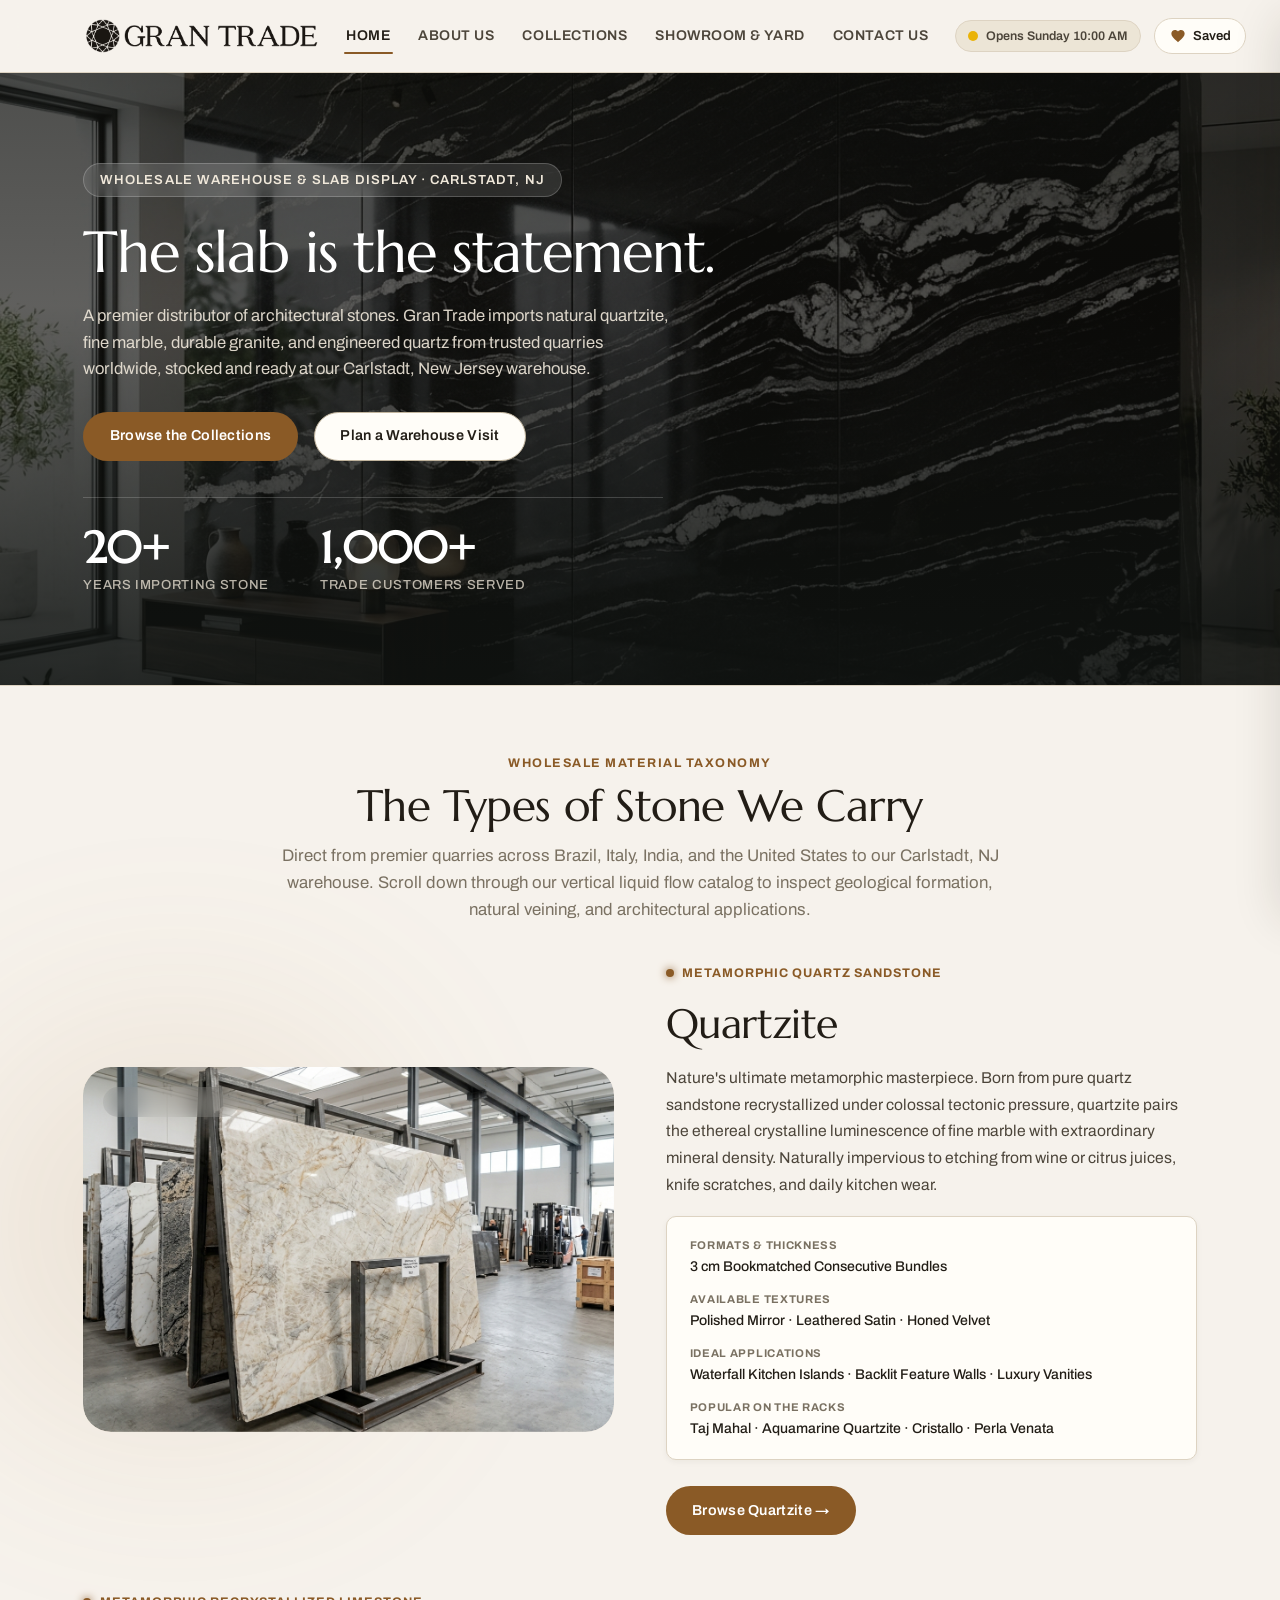
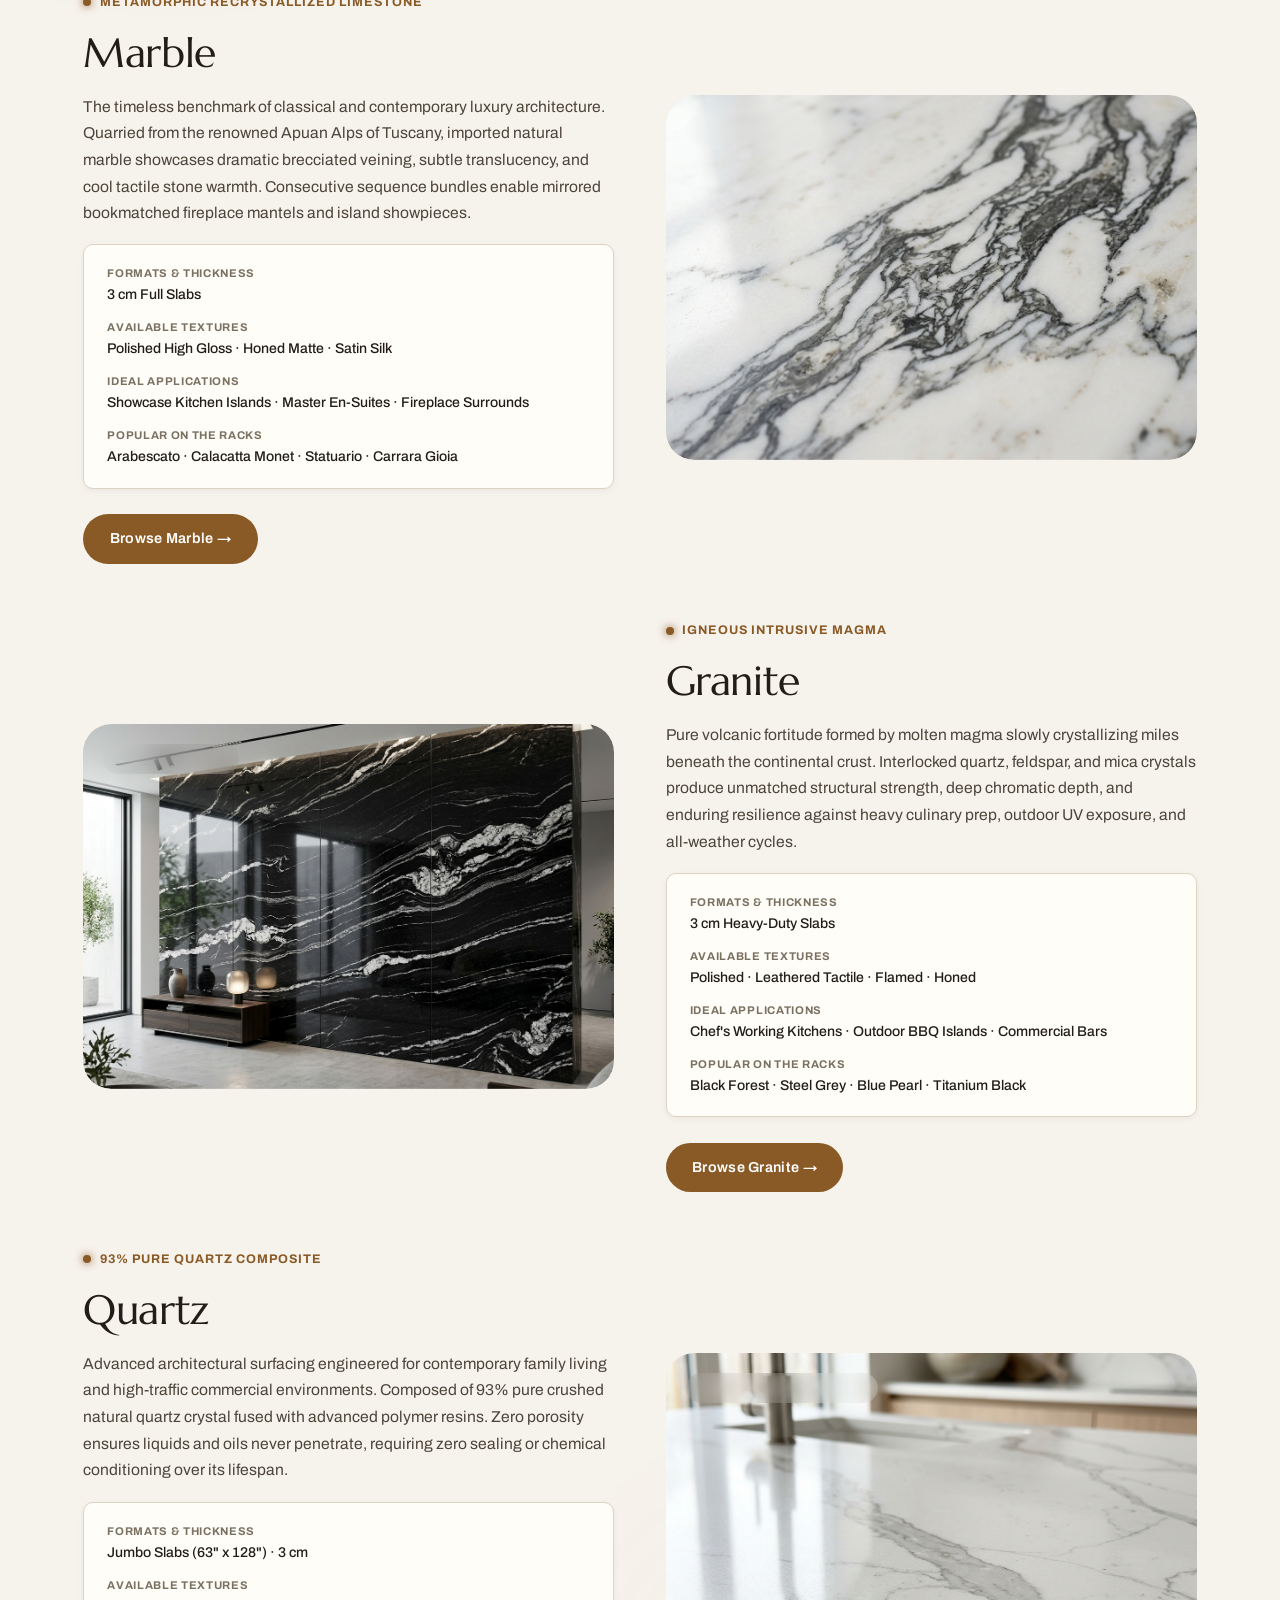
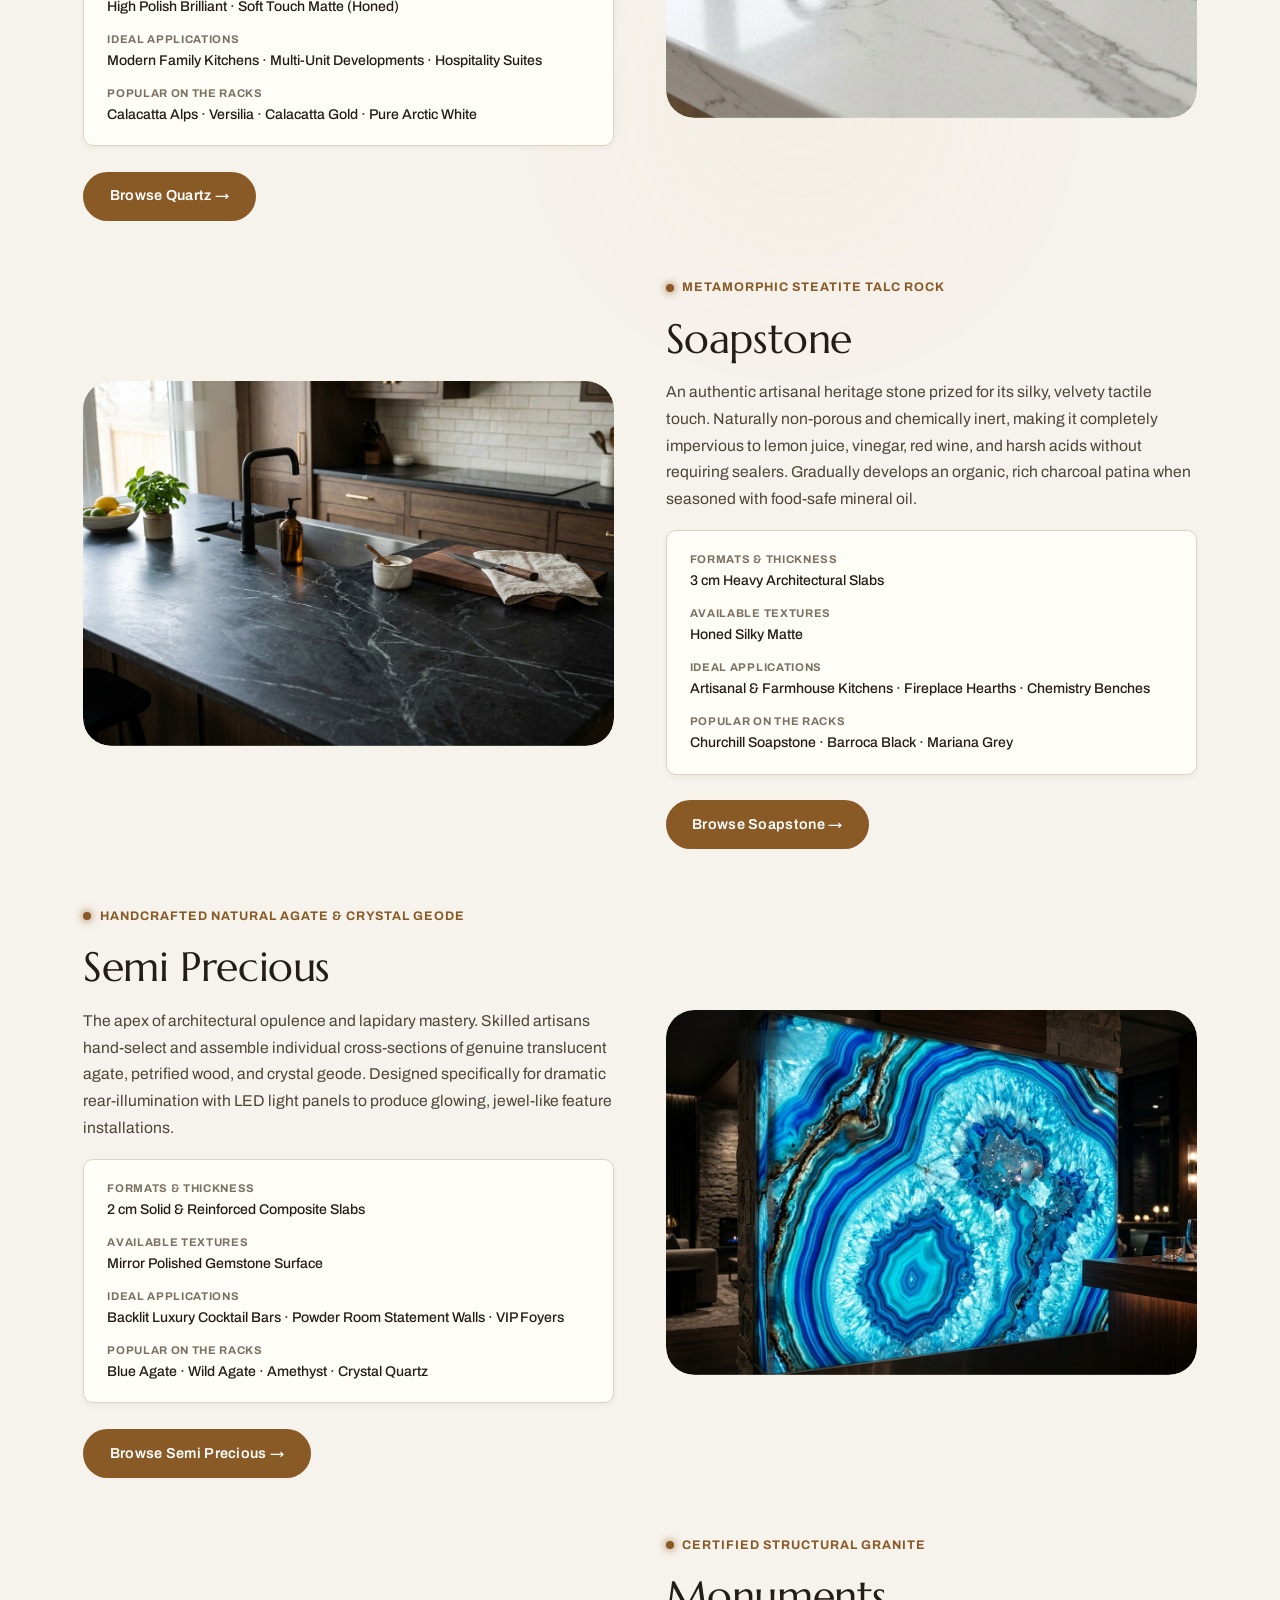
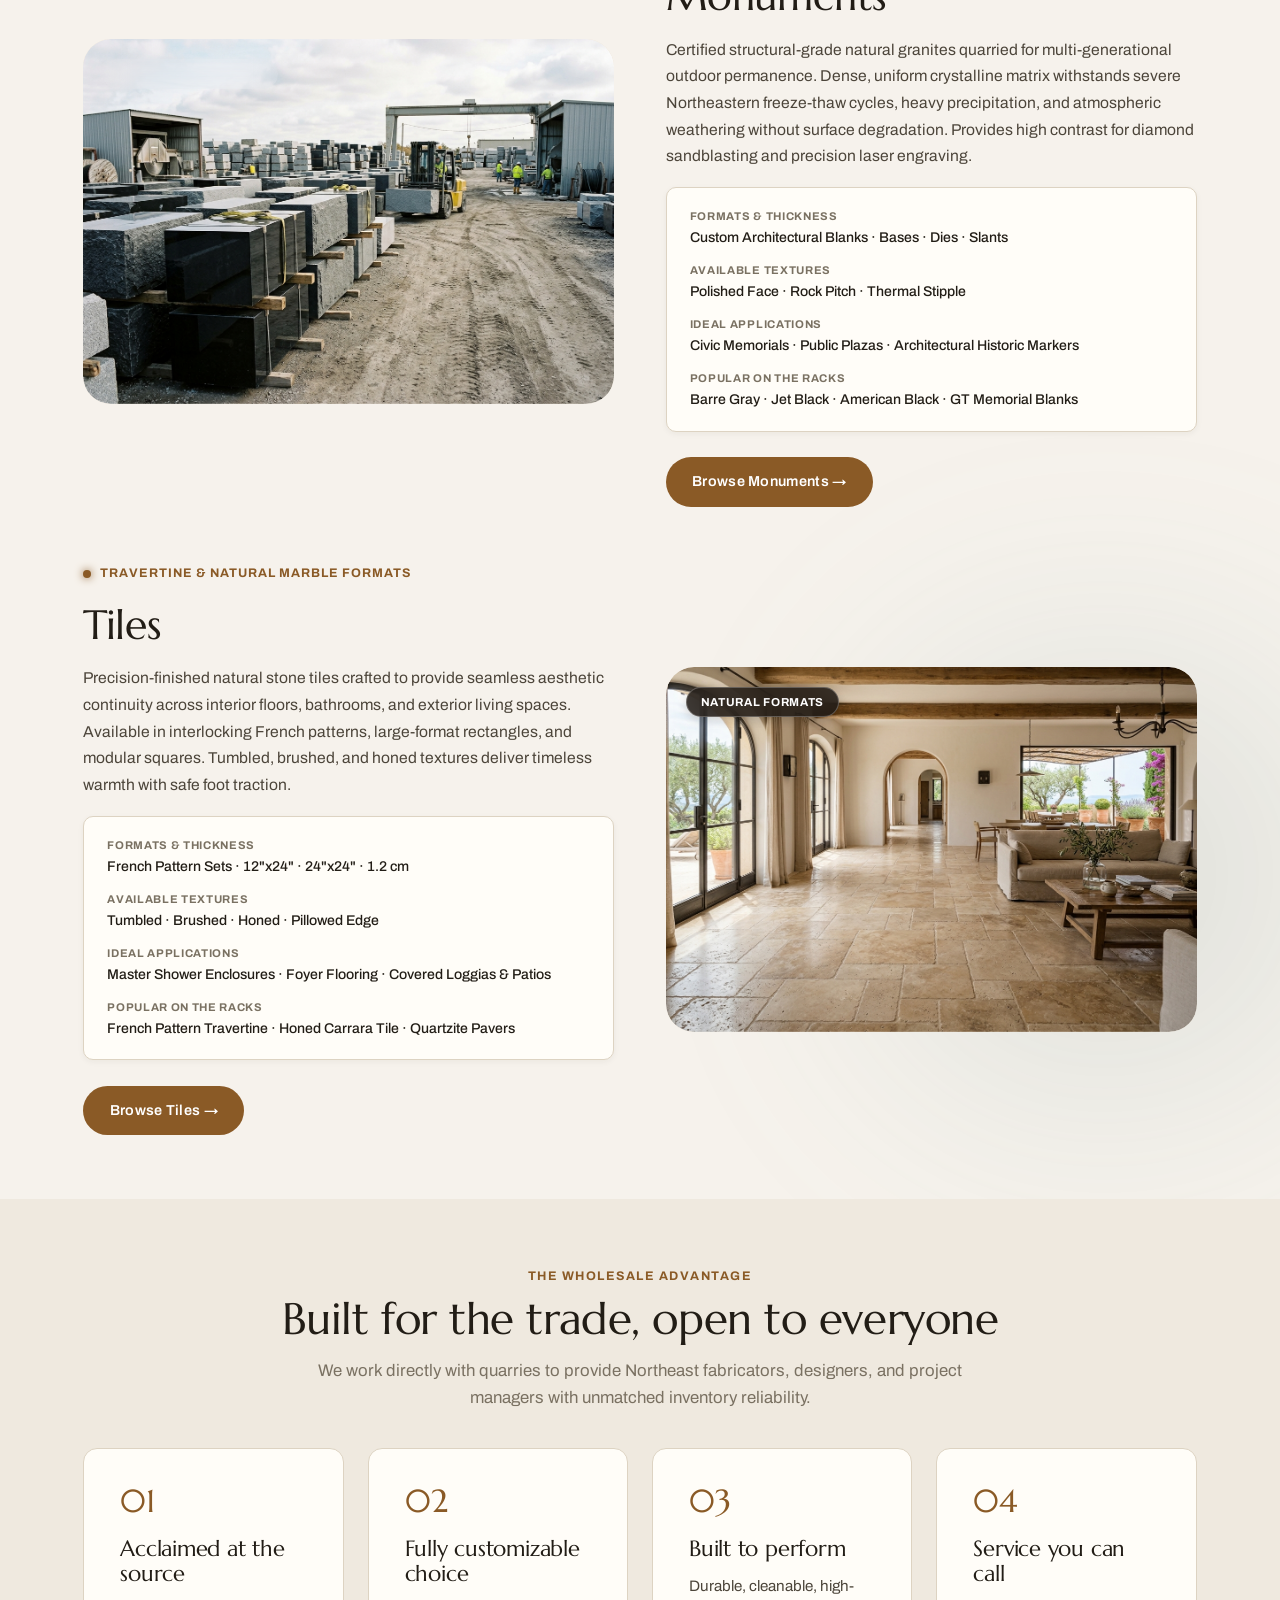
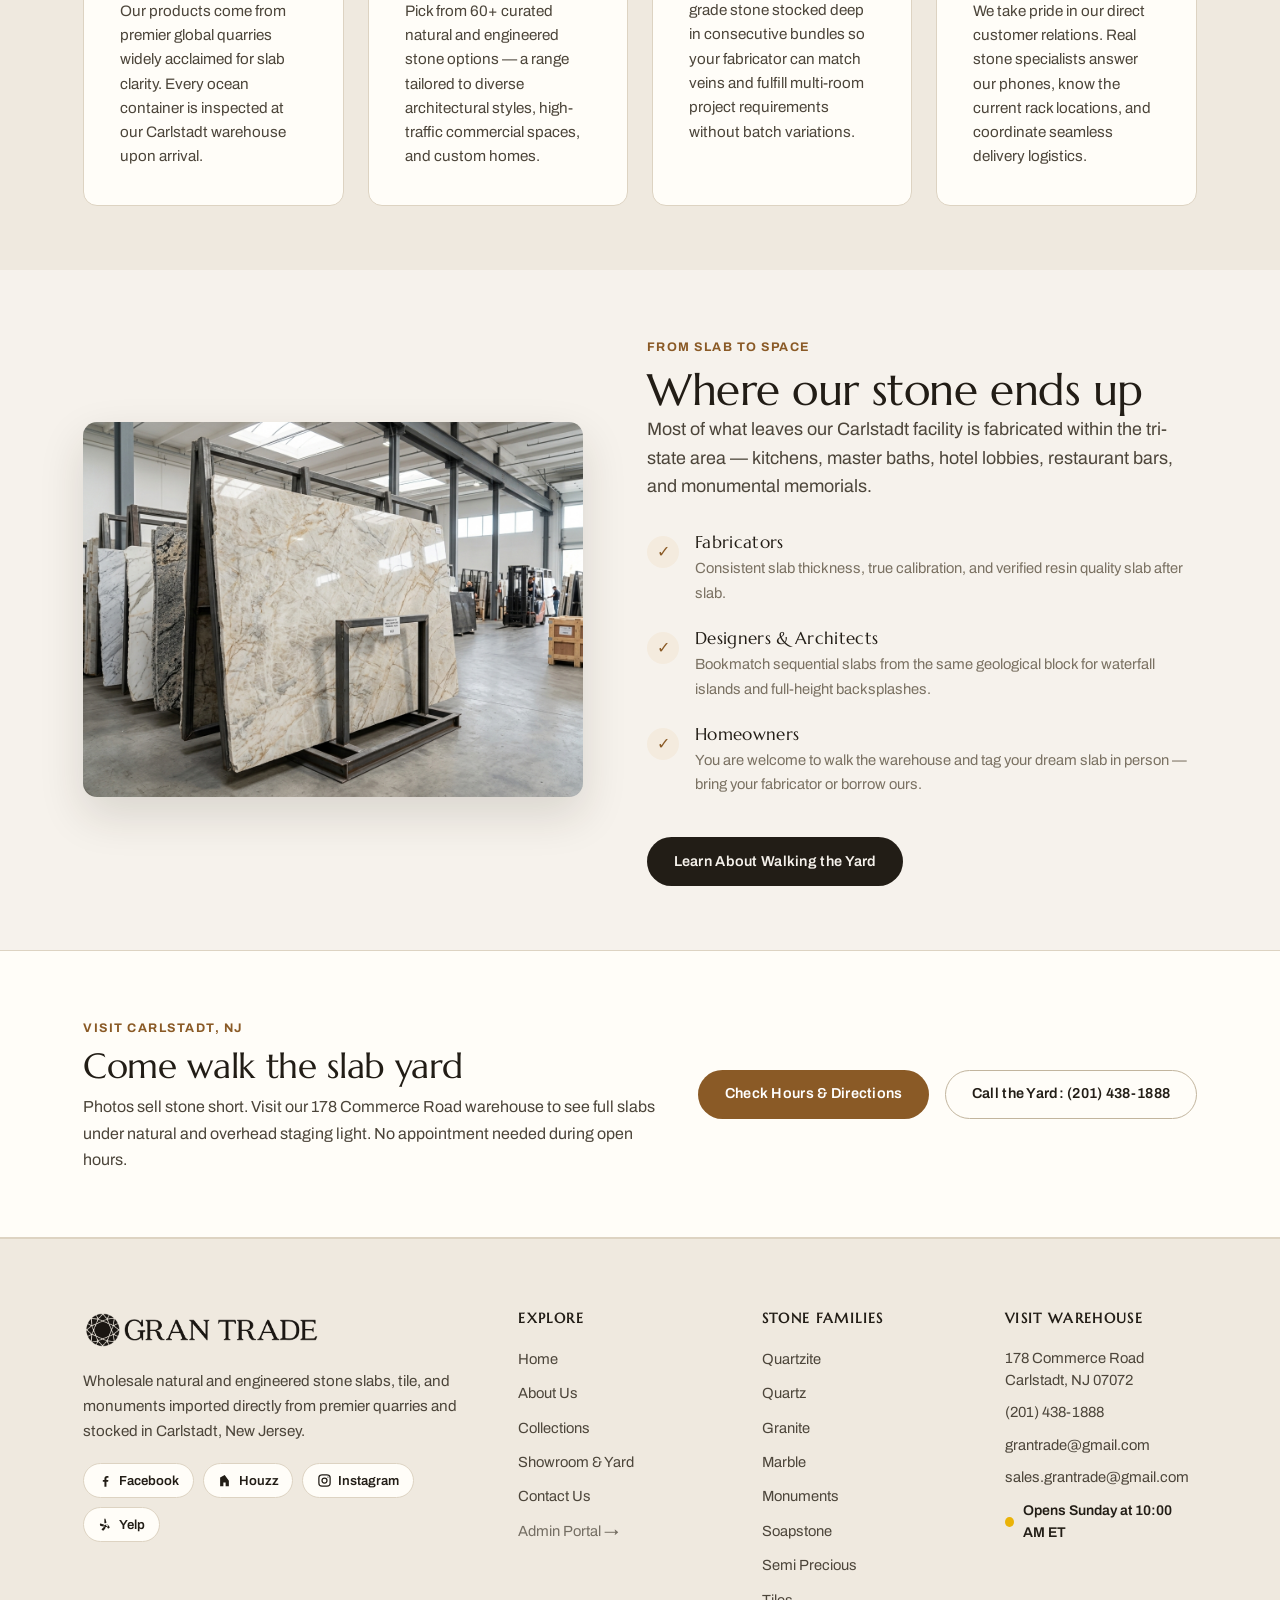
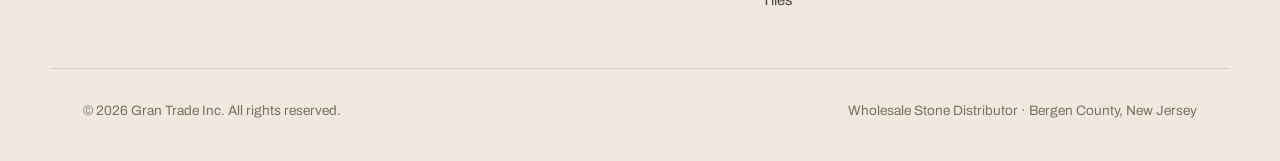
==== commit d2565e49: "chore: align static GitHub Pages collections catalog to empty-by-default WordPress behavior" ====
--- a/index.html
+++ b/index.html
@@ -14,11 +14,11 @@
   <link href="https://fonts.googleapis.com/css2?family=Marcellus&family=Archivo:ital,wght@0,400;0,500;0,600;0,700;1,400&display=swap" rel="stylesheet" />
 
   <!-- CSS Split 5 Ways -->
-  <link rel="stylesheet" href="css/base.css?v=20261110k" />
-  <link rel="stylesheet" href="css/layout.css?v=20261110k" />
-  <link rel="stylesheet" href="css/components.css?v=20261110k" />
-  <link rel="stylesheet" href="css/pages.css?v=20261110k" />
-  <link rel="stylesheet" href="css/responsive.css?v=20261110k" />
+  <link rel="stylesheet" href="css/base.css?v=20261110l" />
+  <link rel="stylesheet" href="css/layout.css?v=20261110l" />
+  <link rel="stylesheet" href="css/components.css?v=20261110l" />
+  <link rel="stylesheet" href="css/pages.css?v=20261110l" />
+  <link rel="stylesheet" href="css/responsive.css?v=20261110l" />
 </head>
 <body>
 
@@ -703,10 +703,10 @@
   </footer>
 
   <!-- Scripts Split 5 Ways & Interactive 3D Visualizer -->
-  <script src="js/nav.js?v=20261110k"></script>
-  <script src="js/favorites.js?v=20261110k"></script>
-  <script src="js/viewer.js?v=20261110k"></script>
-  <script src="js/stone-types.js?v=20261110k"></script>
-  <script src="js/homepage-loader.js?v=20261110k"></script>
+  <script src="js/nav.js?v=20261110l"></script>
+  <script src="js/favorites.js?v=20261110l"></script>
+  <script src="js/viewer.js?v=20261110l"></script>
+  <script src="js/stone-types.js?v=20261110l"></script>
+  <script src="js/homepage-loader.js?v=20261110l"></script>
 </body>
 </html>
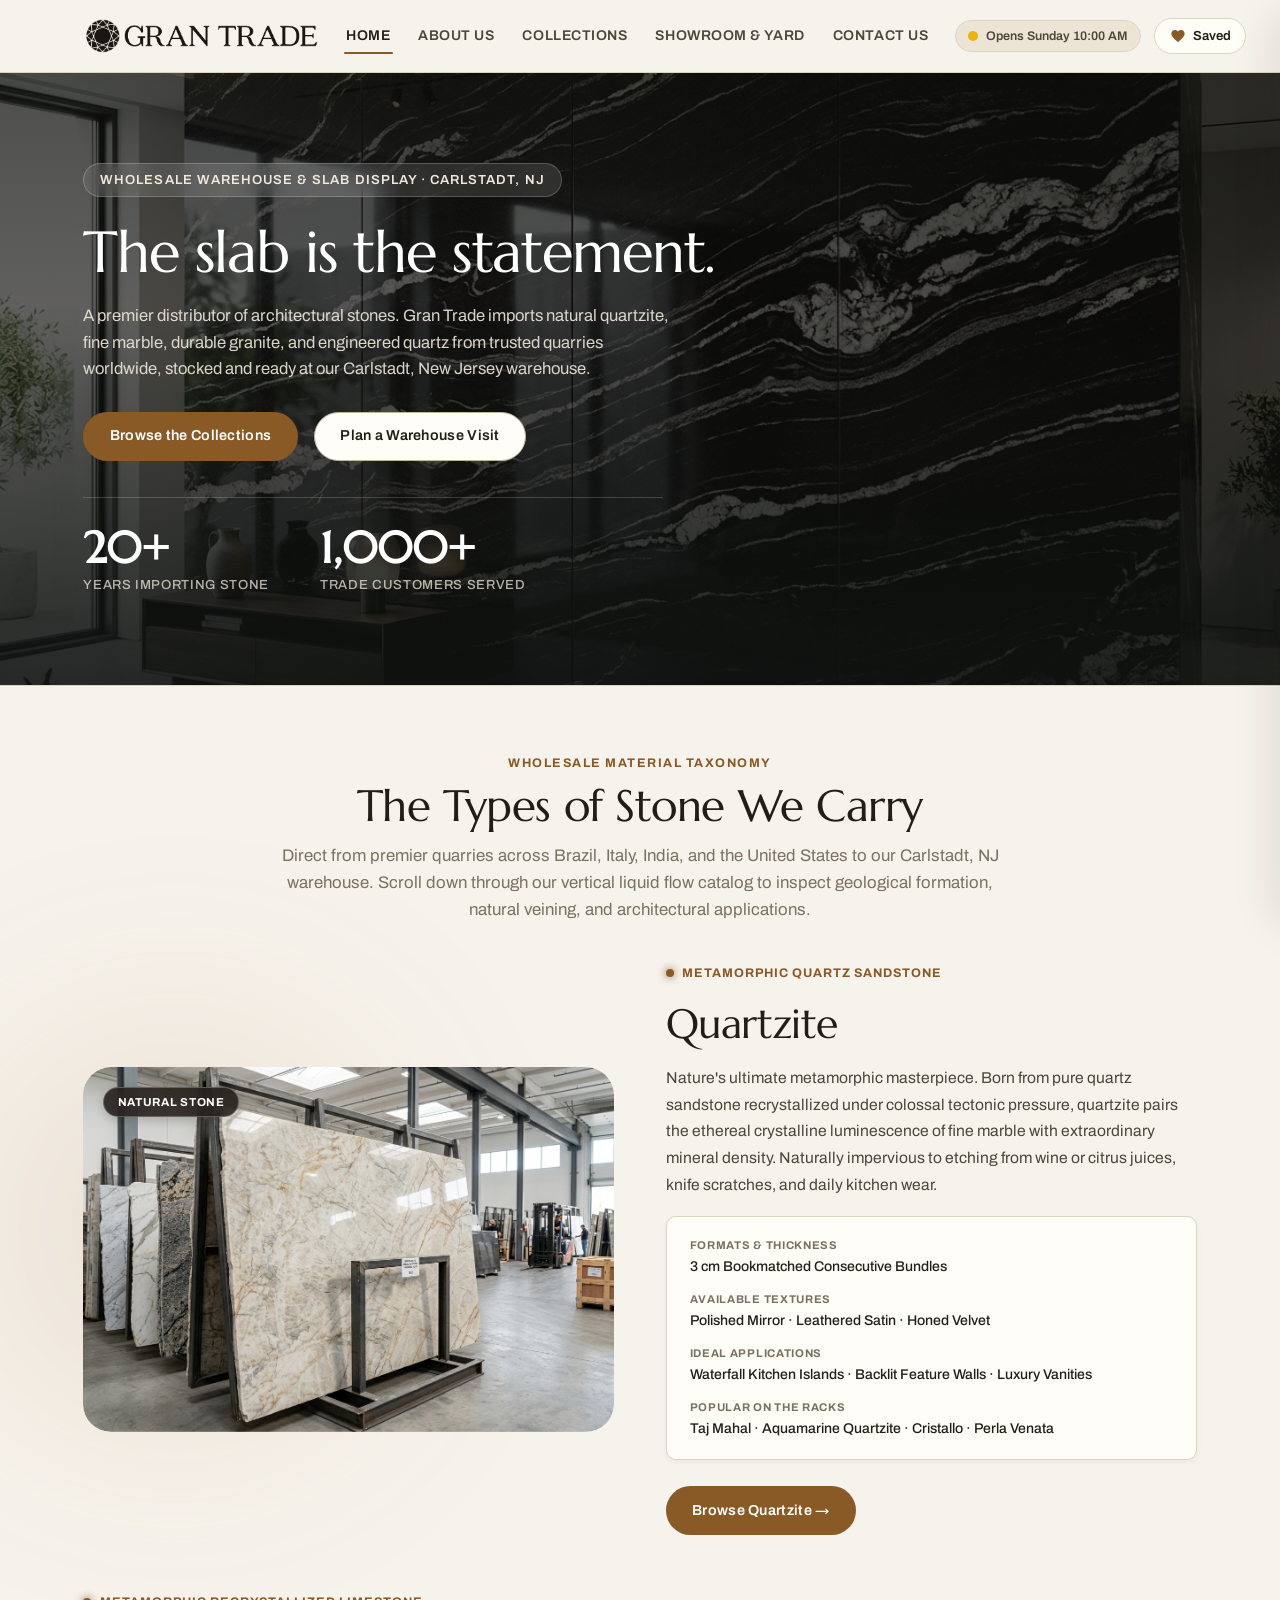
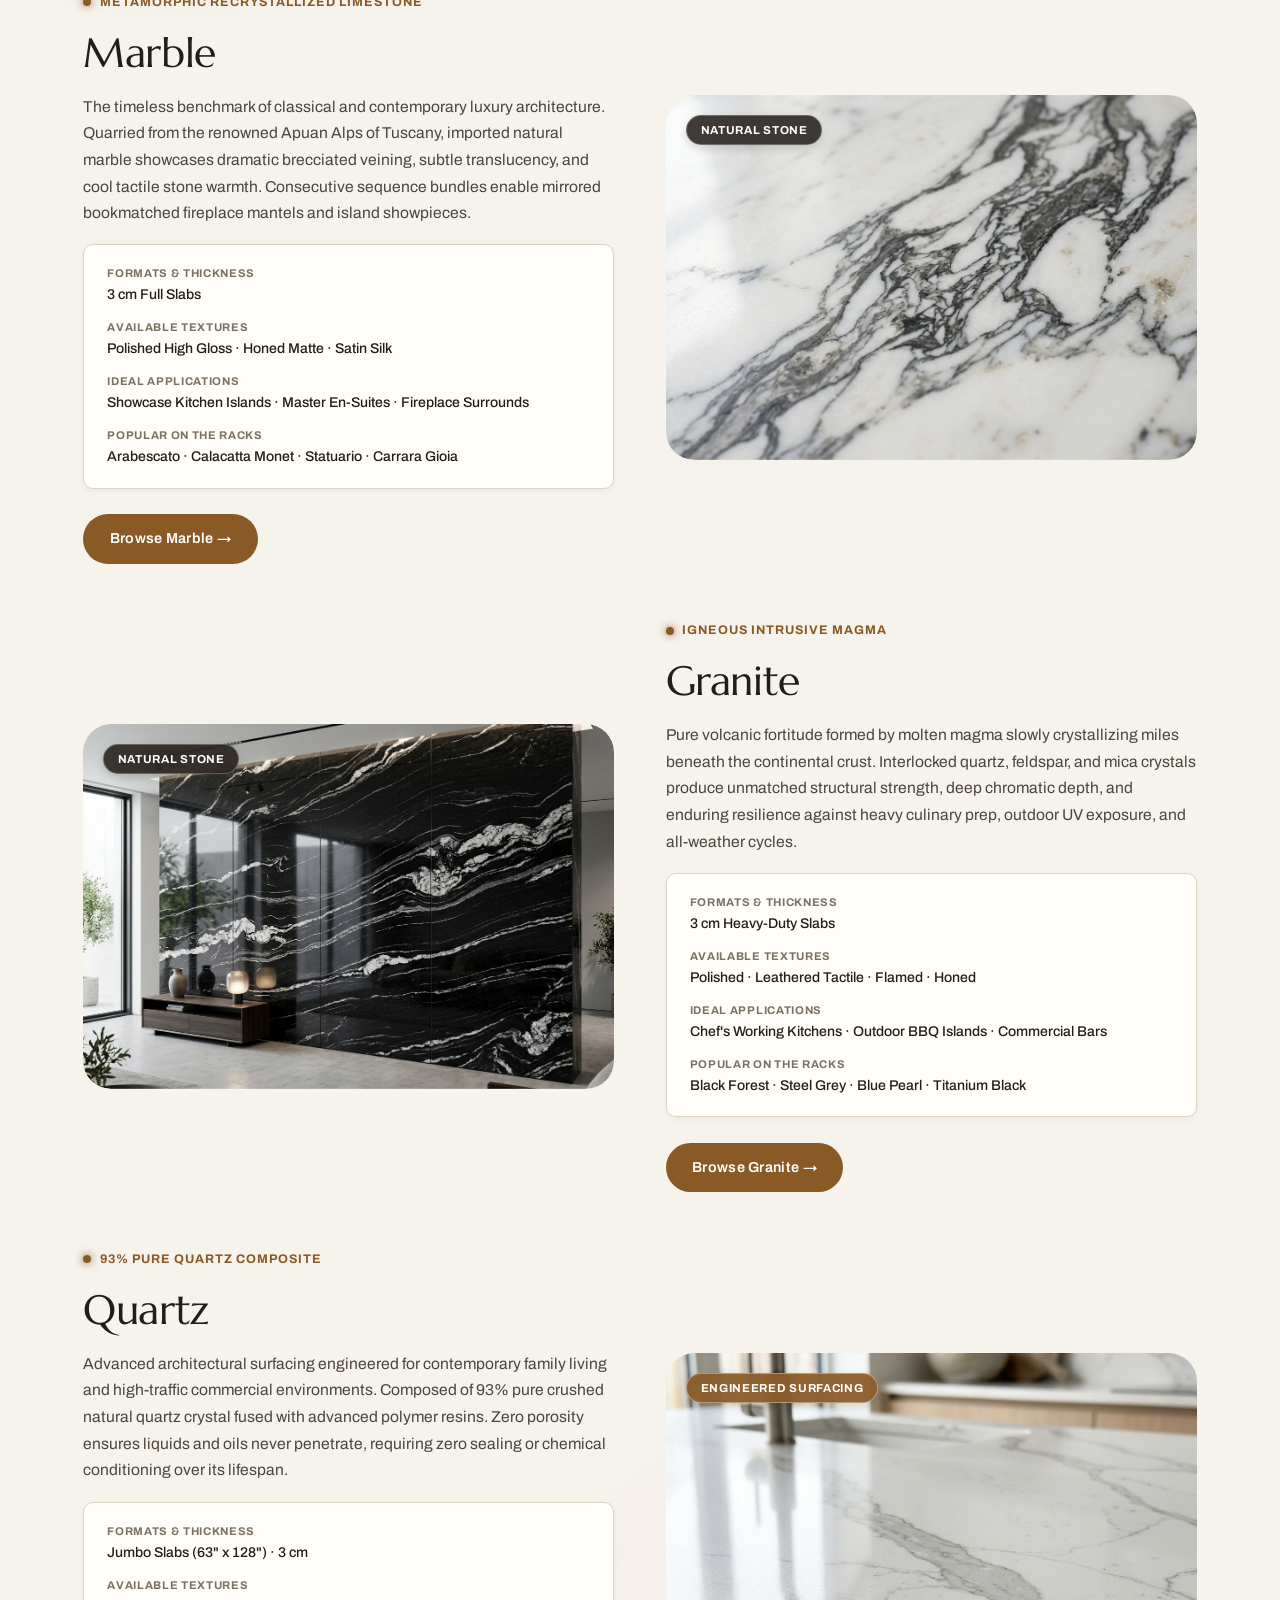
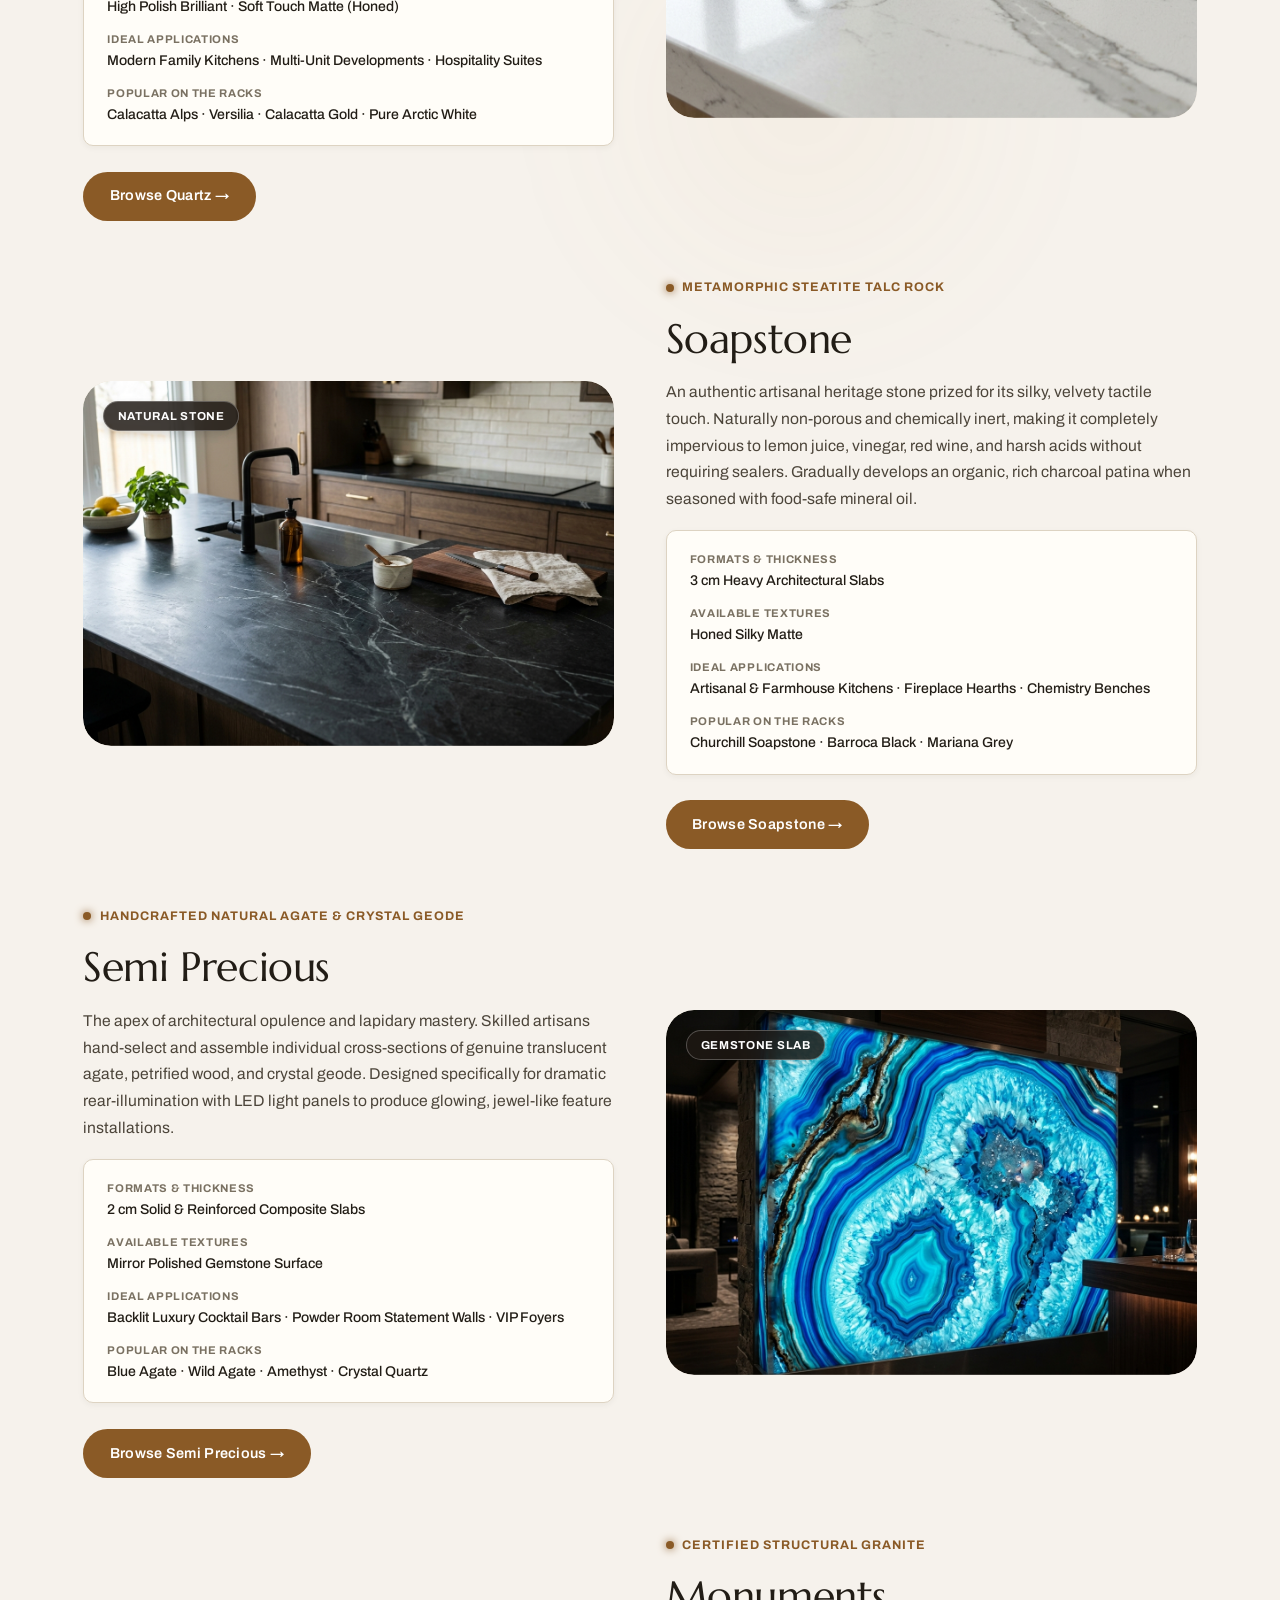
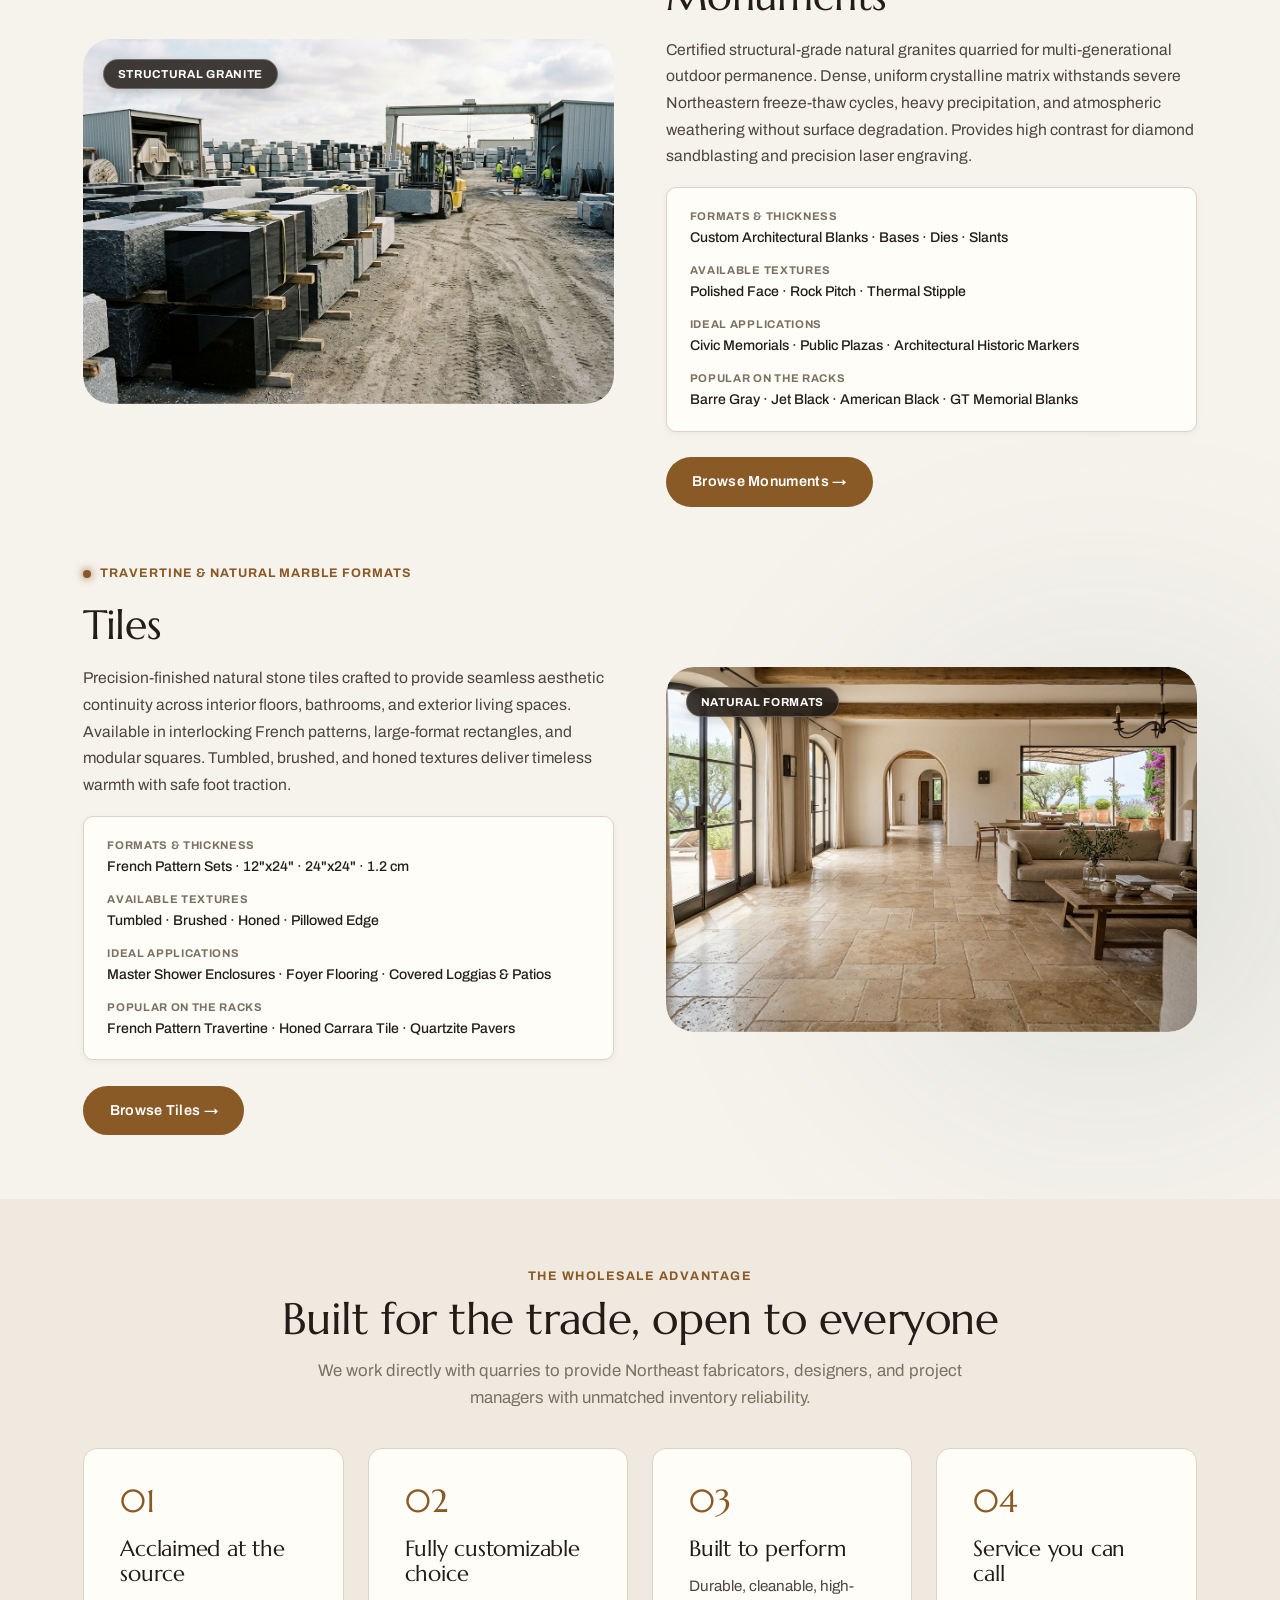
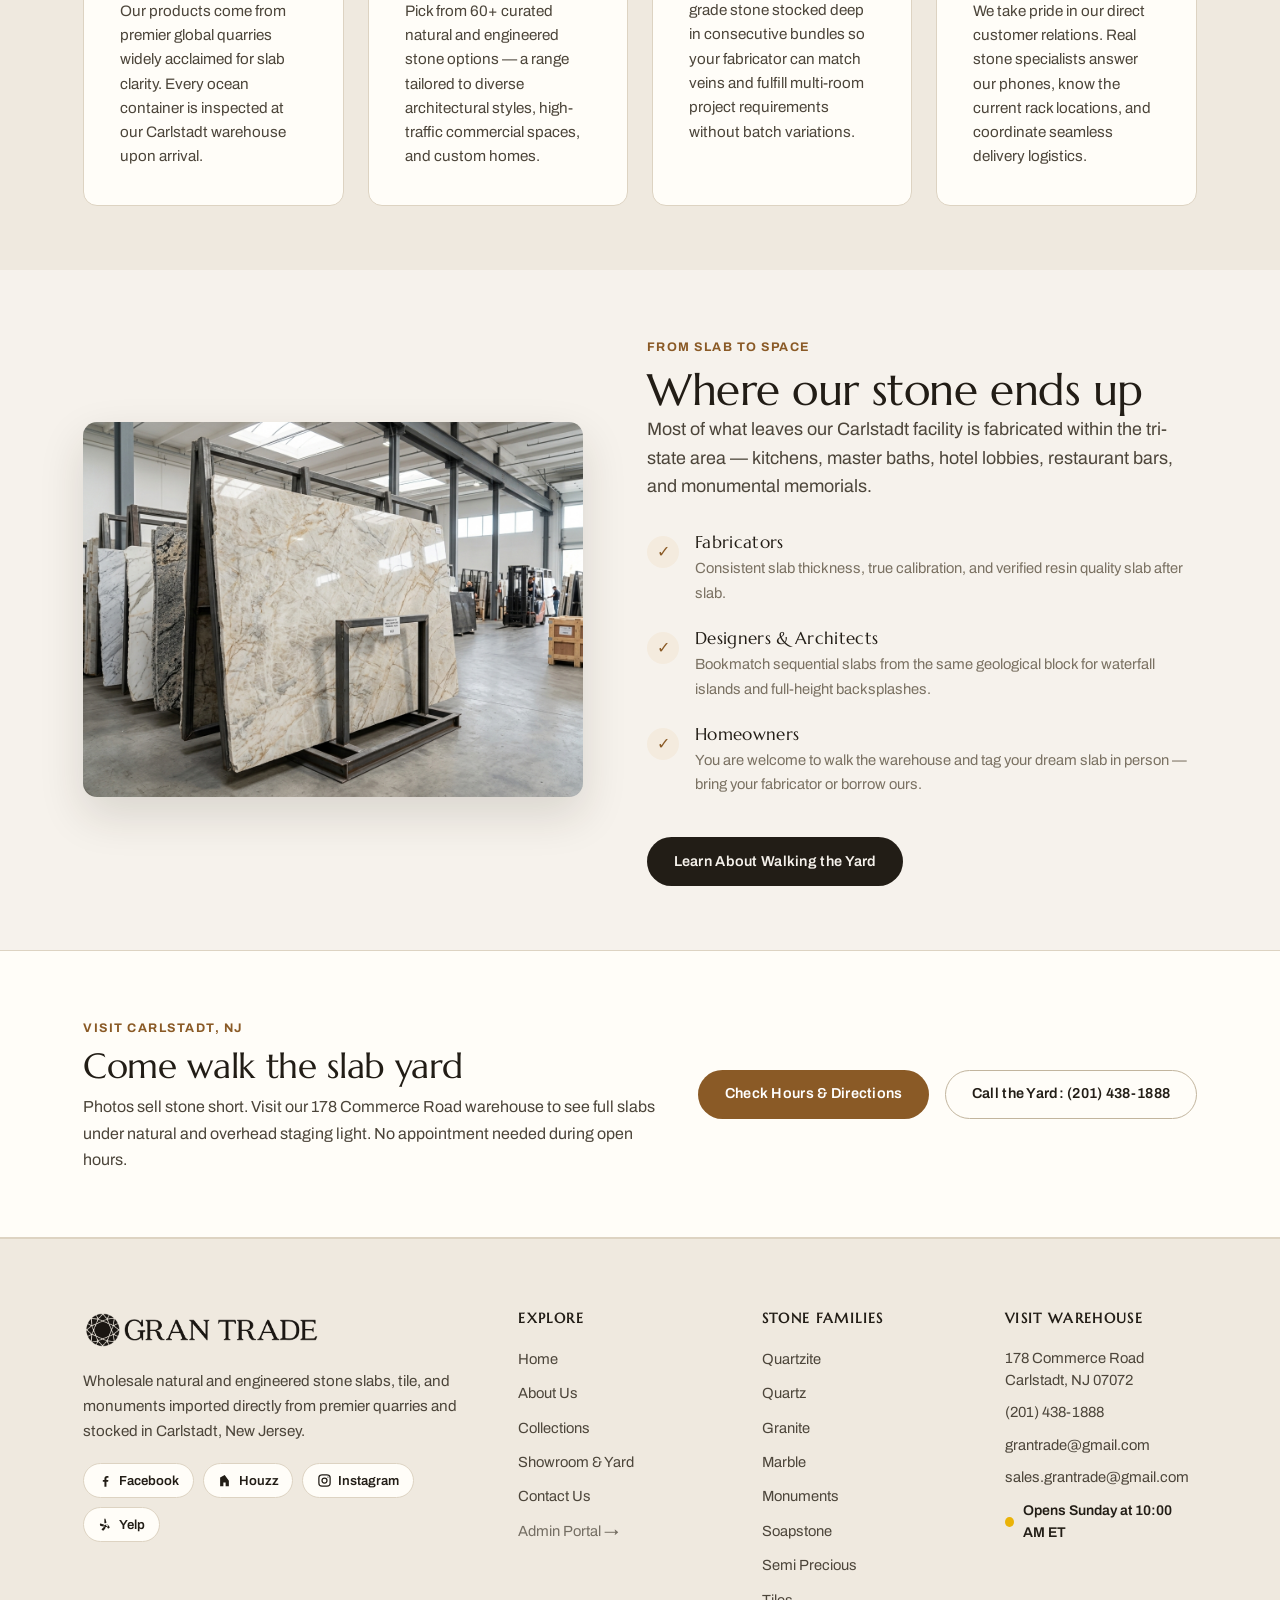
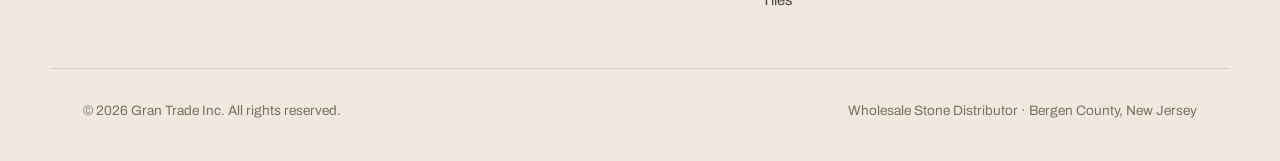
==== commit 87a49c2b: "fix: resolve all pre-deploy audit issues - security: replace plaintext admin password with SHA-256 h" ====
--- a/index.html
+++ b/index.html
@@ -7,6 +7,19 @@
   <script>if ("scrollRestoration" in history) history.scrollRestoration = "manual";</script>
   <title>Gran Trade Inc. | Wholesale Stone Importer & Distributor · Carlstadt, NJ</title>
   <meta name="description" content="Gran Trade Inc. is a premier wholesale importer and distributor of natural and engineered stone slabs, tile, and monuments in Carlstadt, New Jersey." />
+  <link rel="icon" href="assets/images/logo-icon.svg" type="image/svg+xml" />
+  <link rel="icon" href="assets/images/logo.png" type="image/png" />
+
+  <!-- Open Graph / Social -->
+  <meta property="og:type" content="website" />
+  <meta property="og:url" content="https://grantradeinc.com/" />
+  <meta property="og:title" content="Gran Trade Inc. | Wholesale Stone Importer & Distributor · Carlstadt, NJ" />
+  <meta property="og:description" content="Gran Trade Inc. is a premier wholesale importer and distributor of natural and engineered stone slabs, tile, and monuments in Carlstadt, New Jersey." />
+  <meta property="og:image" content="https://grantradeinc.com/assets/images/aquamarine-slab-1.jpg" />
+  <meta name="twitter:card" content="summary_large_image" />
+  <meta name="twitter:title" content="Gran Trade Inc. | Wholesale Stone Importer & Distributor · Carlstadt, NJ" />
+  <meta name="twitter:description" content="Gran Trade Inc. is a premier wholesale importer and distributor of natural and engineered stone slabs, tile, and monuments in Carlstadt, New Jersey." />
+  <meta name="twitter:image" content="https://grantradeinc.com/assets/images/aquamarine-slab-1.jpg" />
 
   <!-- Typography -->
   <link rel="preconnect" href="https://fonts.googleapis.com" />
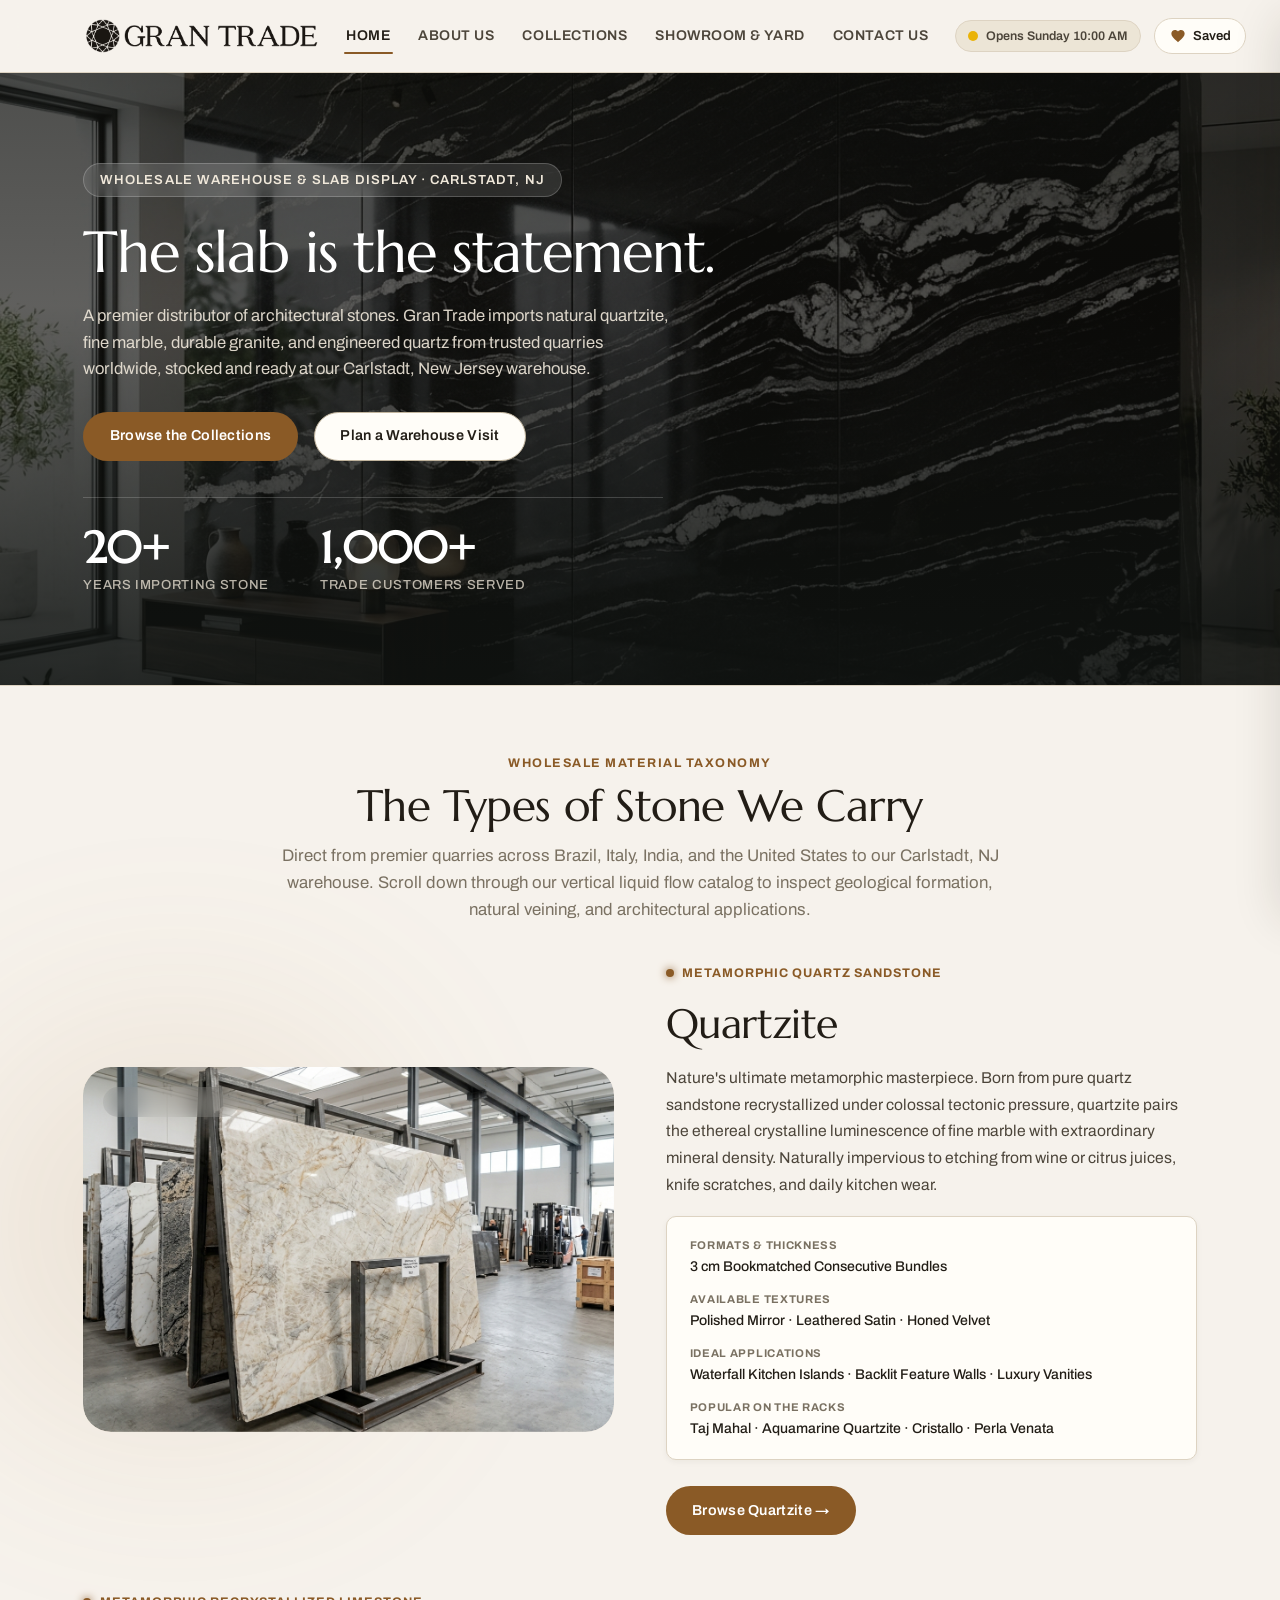
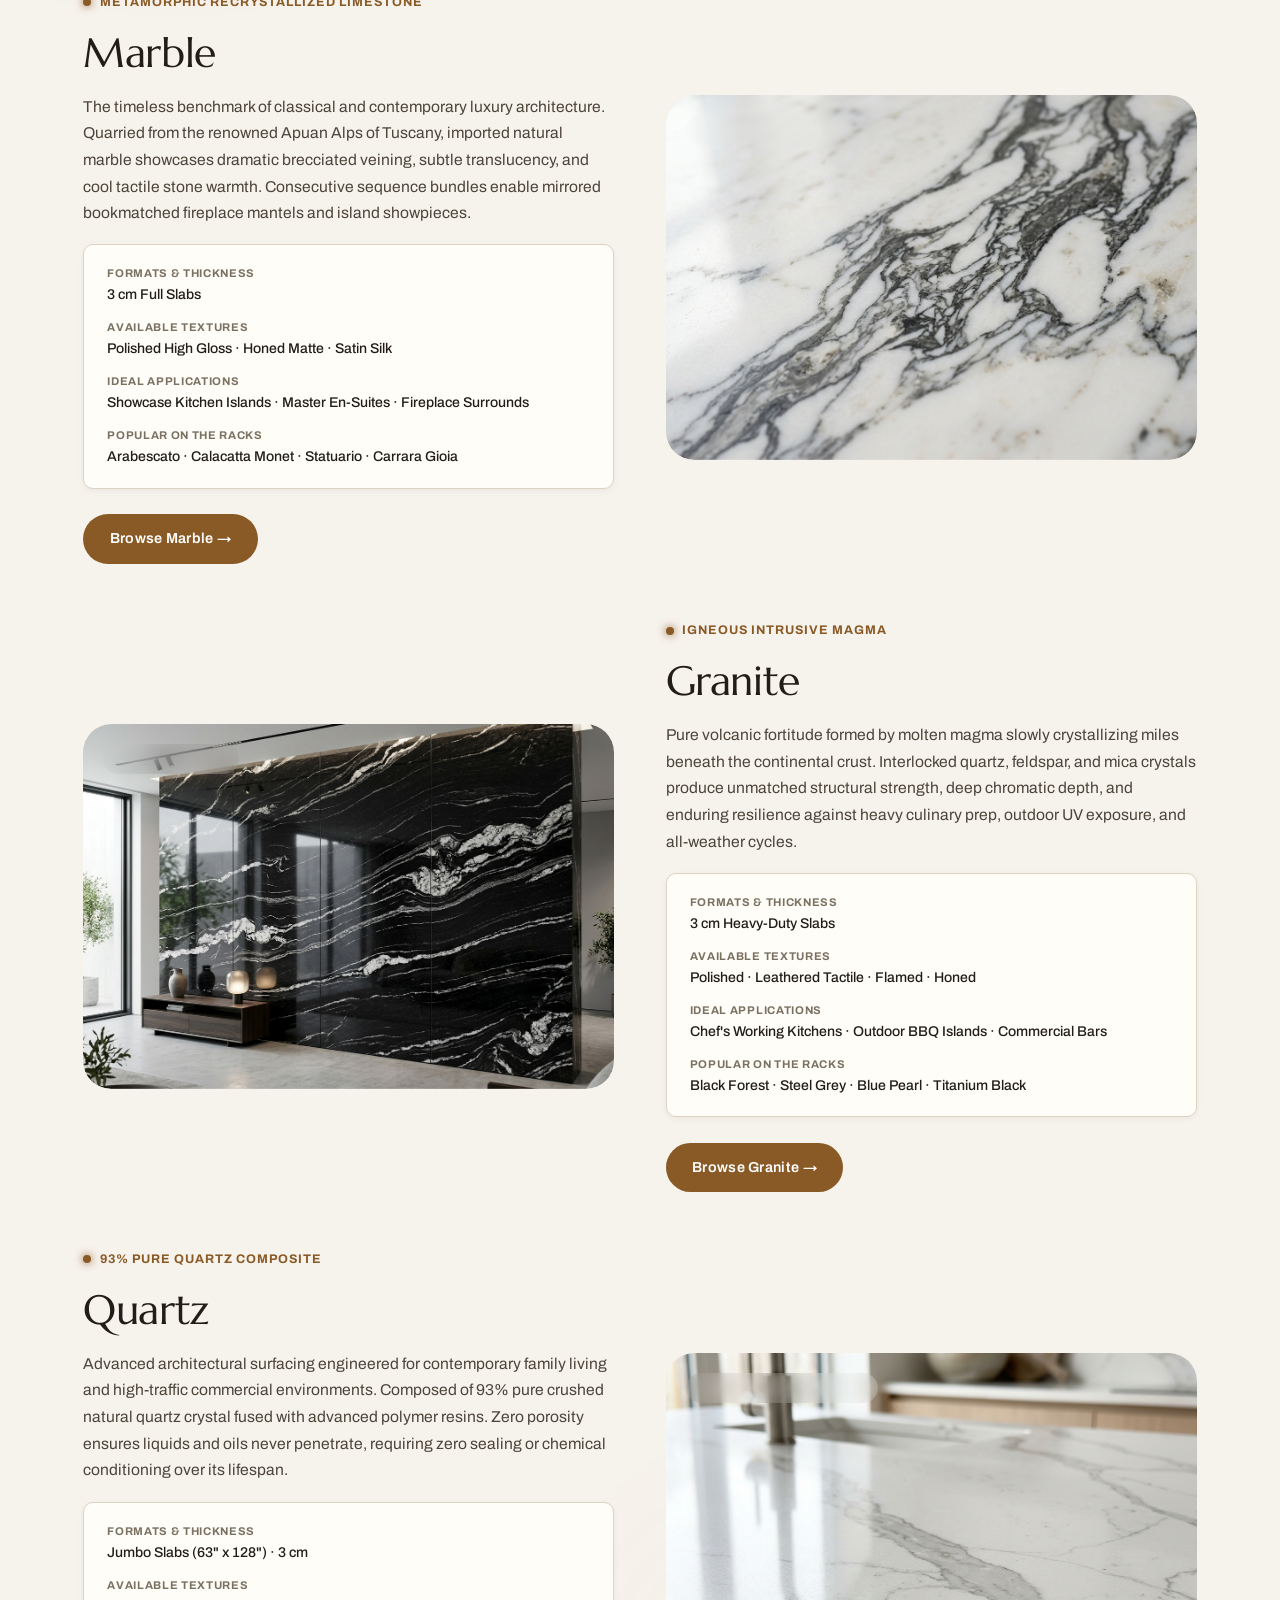
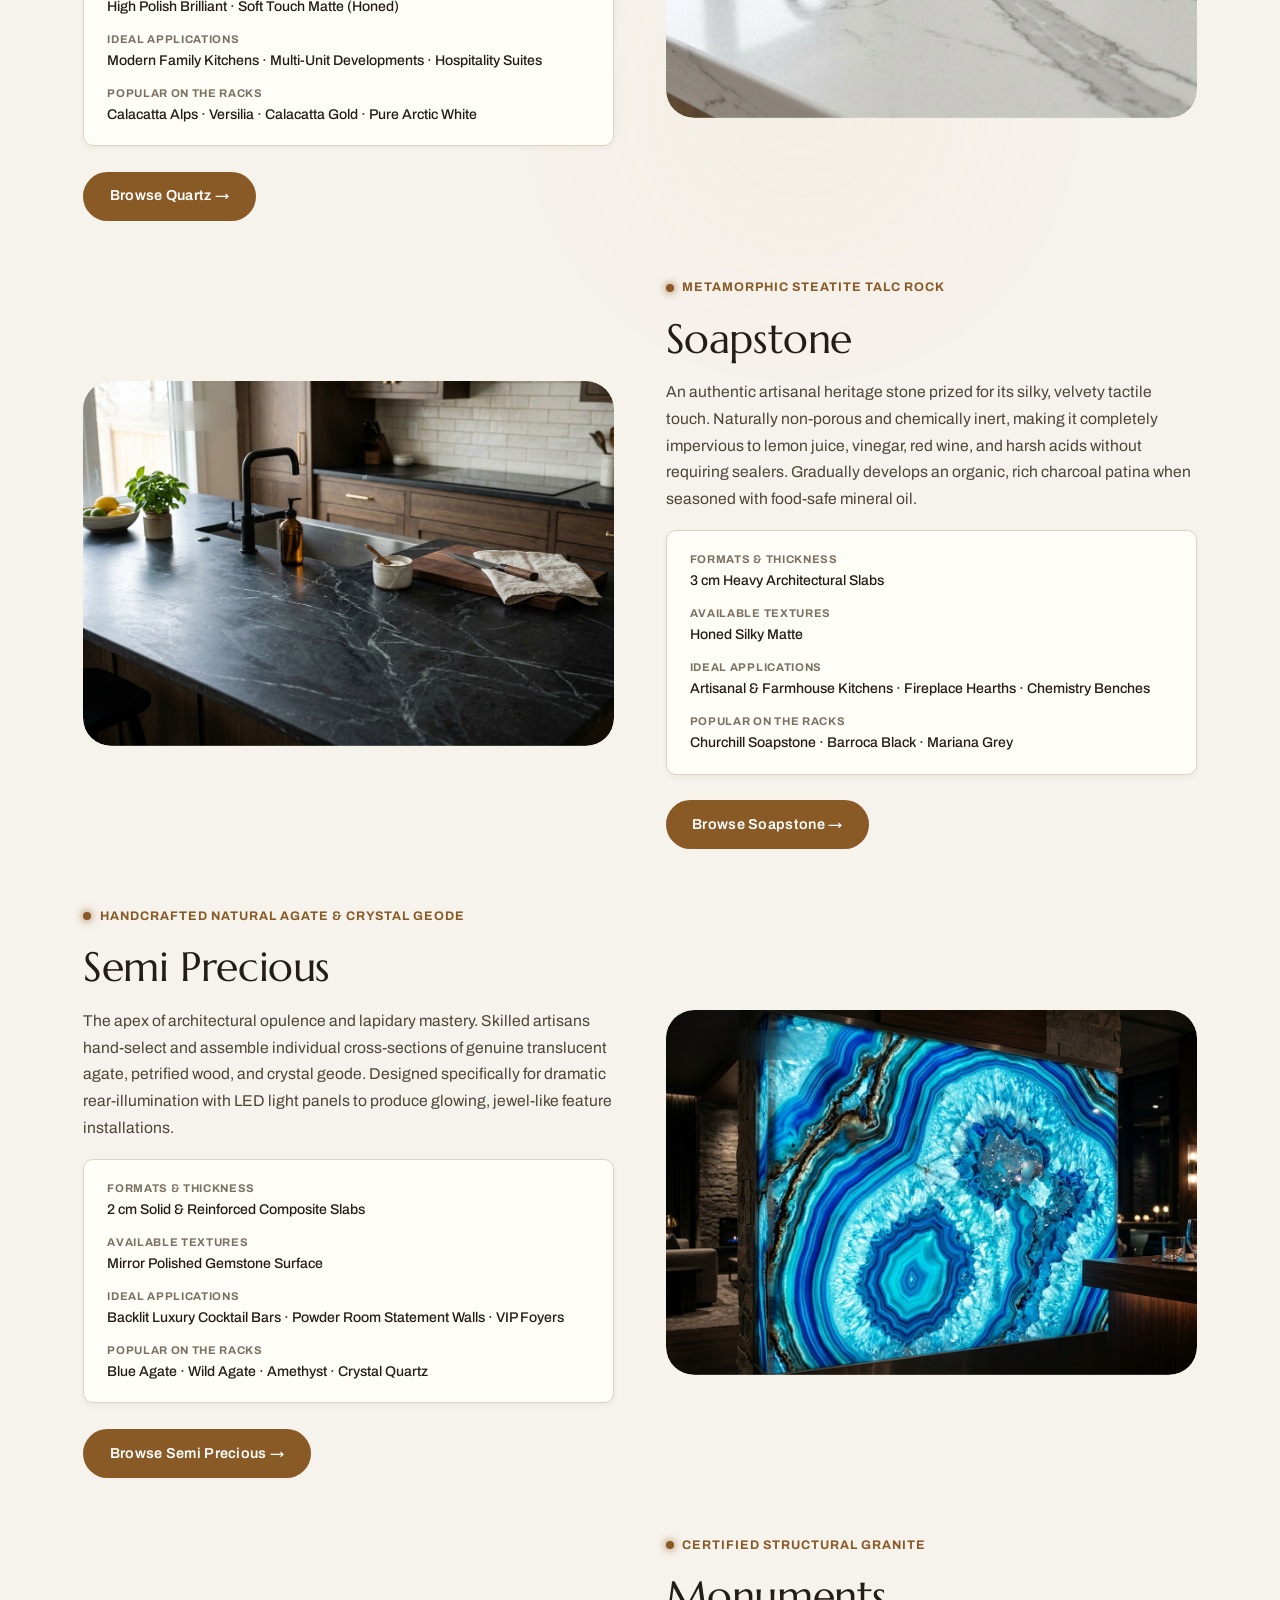
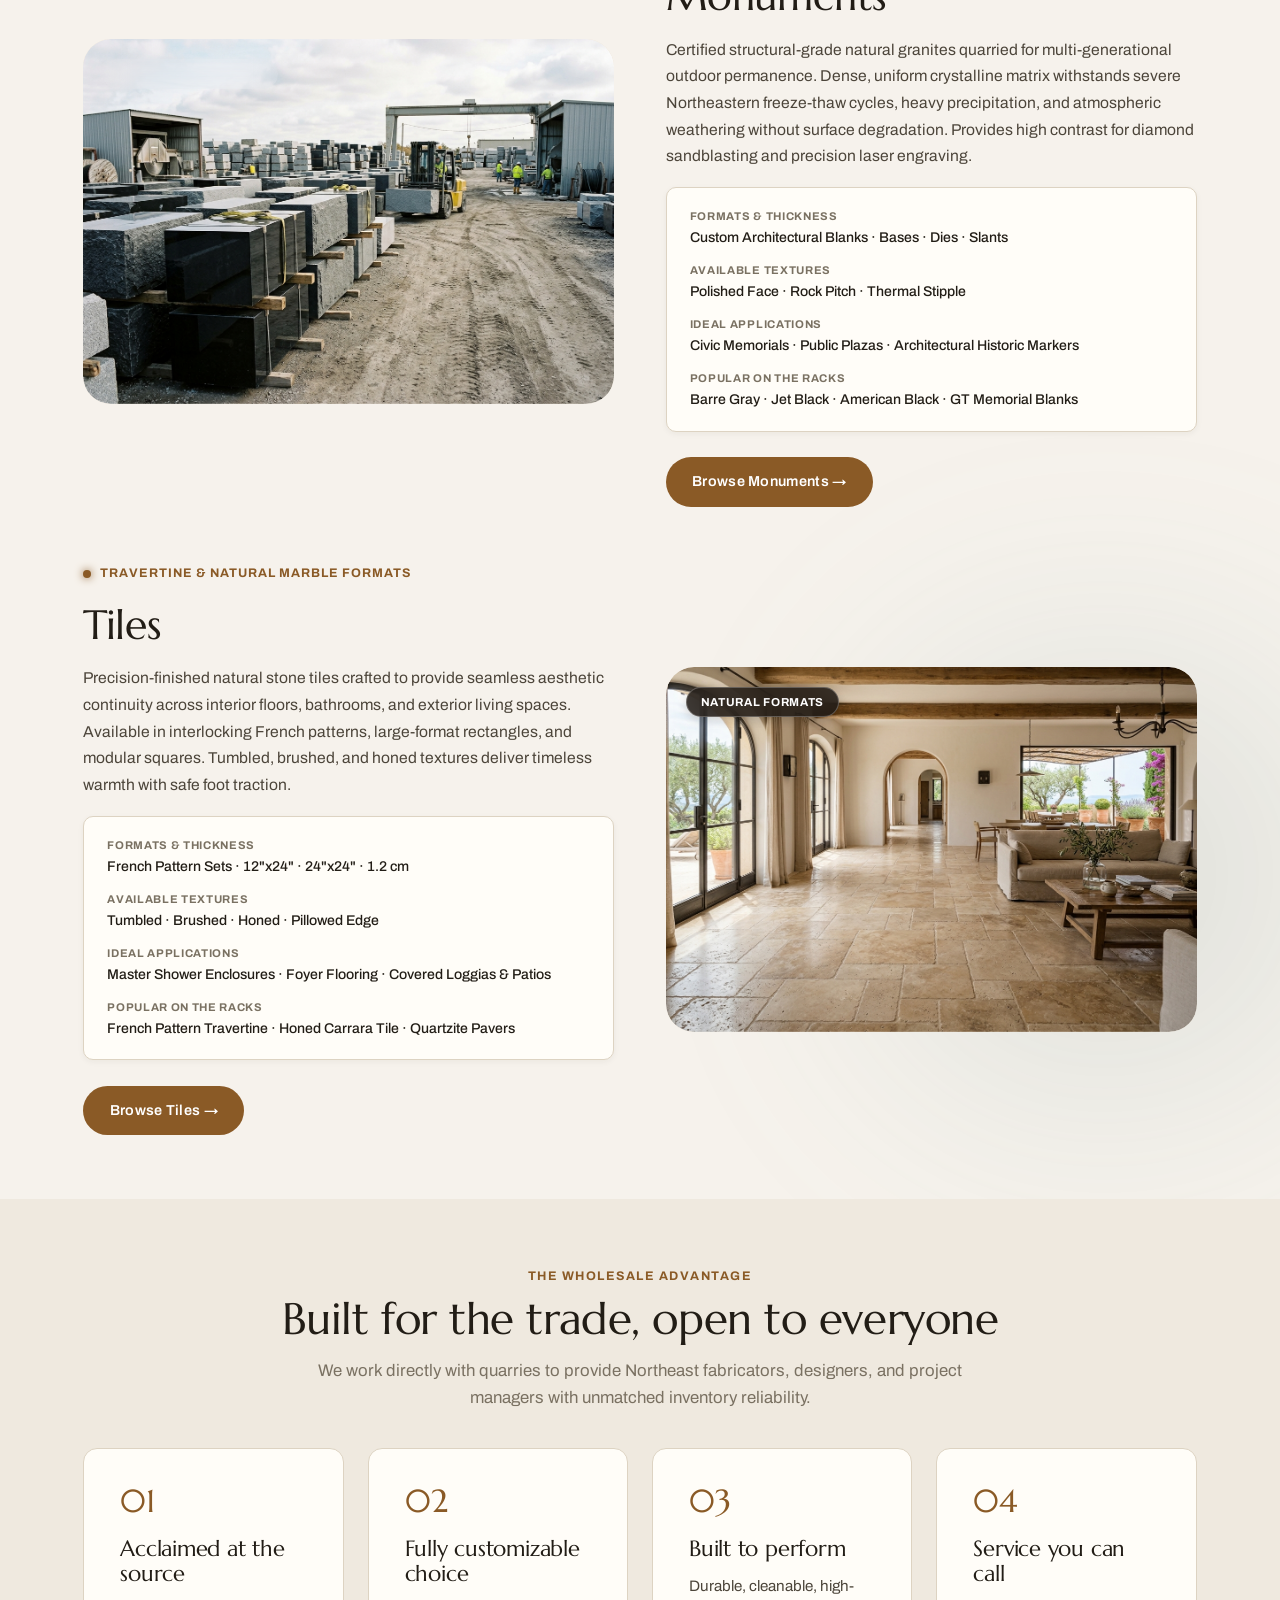
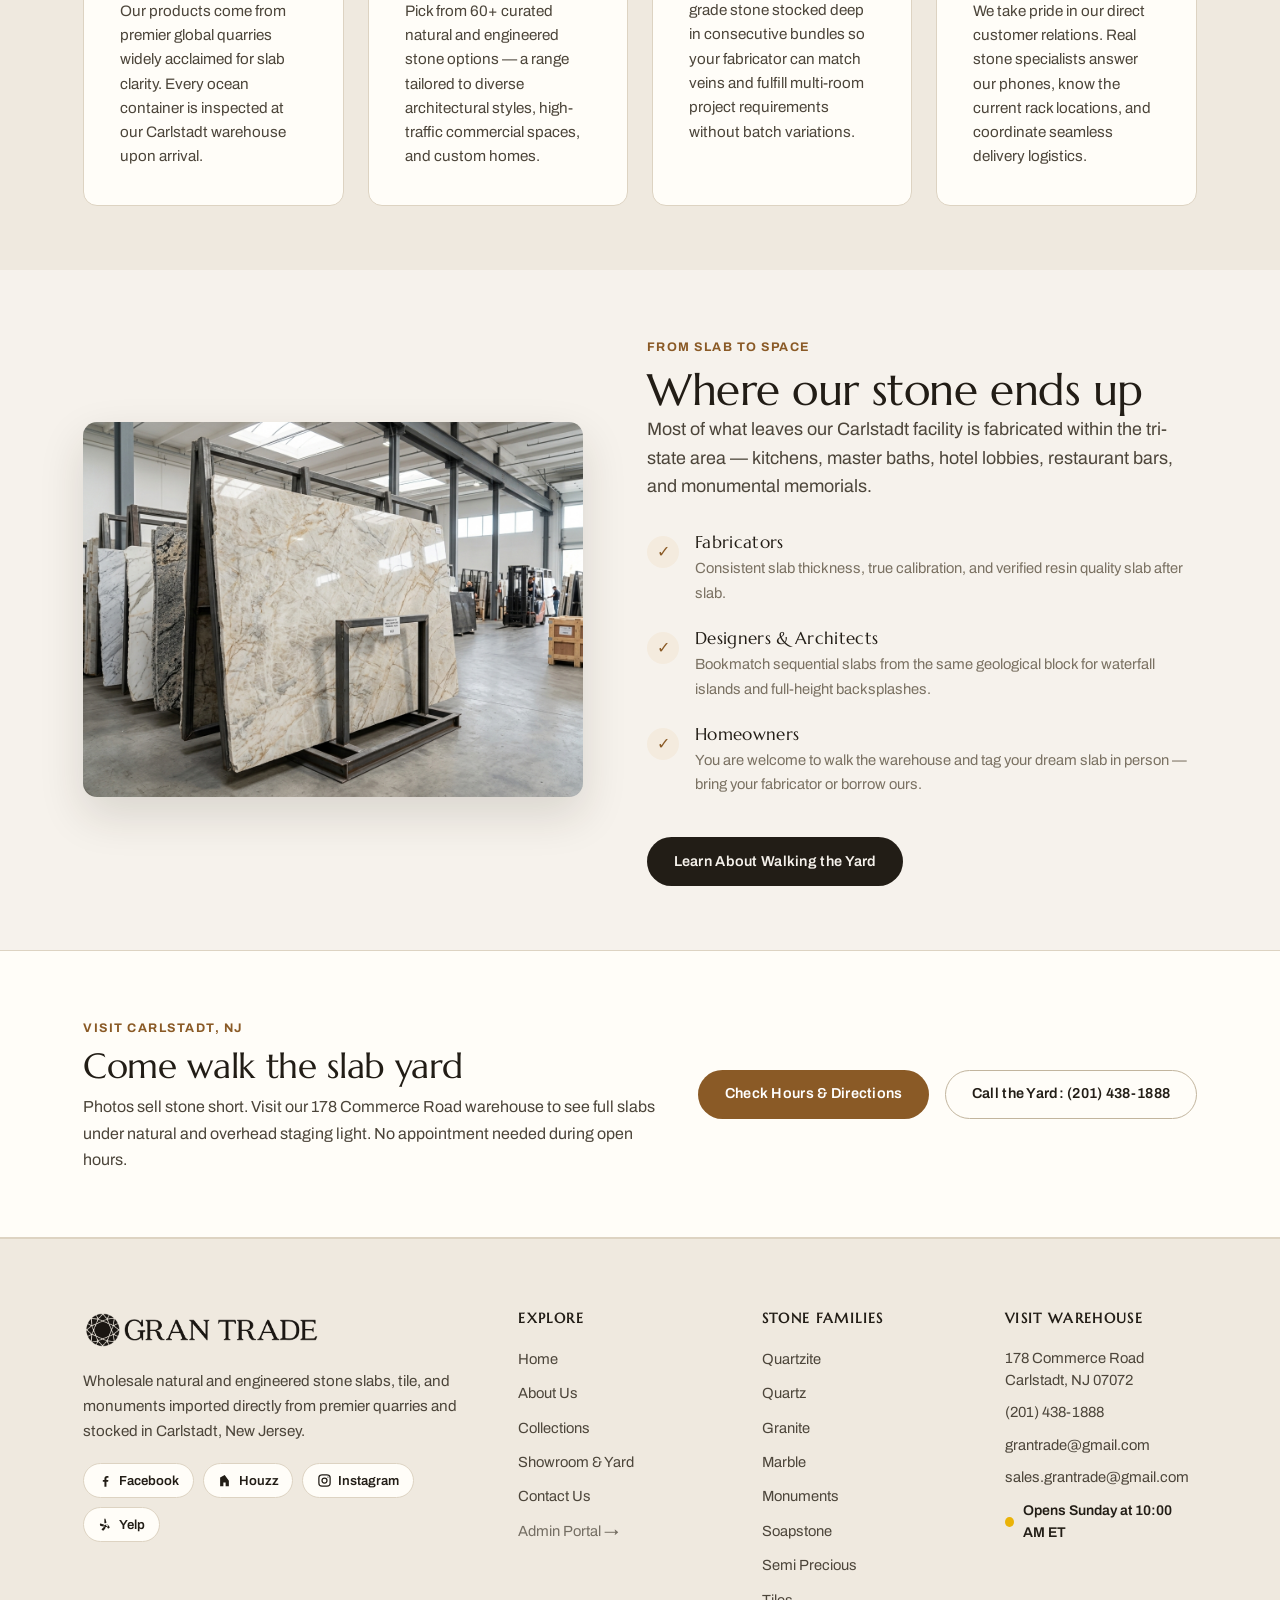
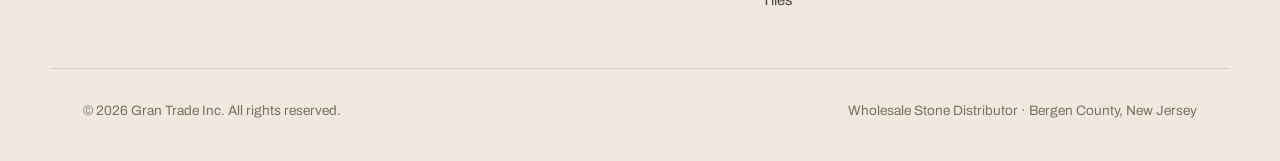
==== commit 109c2298: "fix: resolve all deep audit issues (pass 2) Security: - fix: escapeHtml() on filter chip labels in f" ====
--- a/index.html
+++ b/index.html
@@ -9,8 +9,10 @@
   <meta name="description" content="Gran Trade Inc. is a premier wholesale importer and distributor of natural and engineered stone slabs, tile, and monuments in Carlstadt, New Jersey." />
   <link rel="icon" href="assets/images/logo-icon.svg" type="image/svg+xml" />
   <link rel="icon" href="assets/images/logo.png" type="image/png" />
+  <link rel="canonical" href="https://grantradeinc.com/" />
 
   <!-- Open Graph / Social -->
+  <meta property="og:site_name" content="Gran Trade Inc." />
   <meta property="og:type" content="website" />
   <meta property="og:url" content="https://grantradeinc.com/" />
   <meta property="og:title" content="Gran Trade Inc. | Wholesale Stone Importer & Distributor · Carlstadt, NJ" />
@@ -27,6 +29,7 @@
   <link href="https://fonts.googleapis.com/css2?family=Marcellus&family=Archivo:ital,wght@0,400;0,500;0,600;0,700;1,400&display=swap" rel="stylesheet" />
 
   <!-- CSS Split 5 Ways -->
+  <link rel="preload" as="image" href="assets/images/stone-types/granite.jpg" fetchpriority="high" />
   <link rel="stylesheet" href="css/base.css?v=20261110l" />
   <link rel="stylesheet" href="css/layout.css?v=20261110l" />
   <link rel="stylesheet" href="css/components.css?v=20261110l" />
@@ -84,7 +87,7 @@
   <main id="mainContent">
     <!-- ================= HERO SECTION WITH 3D LIVE SLAB VISUALIZER ================= -->
     <section class="hero">
-      <img src="assets/images/stone-types/granite.jpg" alt="Gran Trade wholesale stone showroom display" class="hero-bg" />
+      <img src="assets/images/stone-types/granite.jpg" alt="Gran Trade wholesale stone showroom display" class="hero-bg" loading="eager" fetchpriority="high" />
       <div class="hero-shade"></div>
       <div class="container hero-content">
         <div class="hero-grid">
@@ -487,7 +490,7 @@
         <button id="liquidModalClose" class="liquid-modal-close" type="button" aria-label="Close dialog">&times;</button>
         <div class="liquid-modal-grid">
           <div class="liquid-modal-media">
-            <img id="liquidModalImg" src="assets/images/stone-types/quartzite.jpg" alt="Selected stone full slab preview" />
+            <img id="liquidModalImg" src="assets/images/stone-types/quartzite.jpg" alt="Selected stone full slab preview" loading="lazy" />
           </div>
           <div>
             <span id="liquidModalGeology" class="liquid-geology">Metamorphic Quartz Sandstone</span>
@@ -655,7 +658,7 @@
       <div class="footer-brand">
         <picture>
           <source srcset="assets/images/logo-white.png" media="(prefers-color-scheme: dark)" />
-          <img src="assets/images/logo.png" alt="Gran Trade Inc." style="height:38px; width:auto; margin-bottom:1.25rem; display:block;" />
+          <img src="assets/images/logo.png" alt="Gran Trade Inc." style="height:38px; width:auto; margin-bottom:1.25rem; display:block;" loading="lazy" />
         </picture>
         <p>Wholesale natural and engineered stone slabs, tile, and monuments imported directly from premier quarries and stocked in Carlstadt, New Jersey.</p>
       </div>
@@ -721,5 +724,42 @@
   <script src="js/viewer.js?v=20261110l"></script>
   <script src="js/stone-types.js?v=20261110l"></script>
   <script src="js/homepage-loader.js?v=20261110l"></script>
+
+  <!-- LocalBusiness Structured Data -->
+  <script type="application/ld+json">
+  {
+    "@context": "https://schema.org",
+    "@type": "LocalBusiness",
+    "name": "Gran Trade Inc.",
+    "description": "Premier wholesale importer and distributor of natural and engineered stone slabs, tile, and monuments in Carlstadt, New Jersey.",
+    "url": "https://grantradeinc.com/",
+    "logo": "https://grantradeinc.com/assets/images/logo.png",
+    "image": "https://grantradeinc.com/assets/images/aquamarine-slab-1.jpg",
+    "telephone": "+12014381888",
+    "email": "grantrade@gmail.com",
+    "foundingDate": "2003",
+    "address": {
+      "@type": "PostalAddress",
+      "streetAddress": "178 Commerce Road",
+      "addressLocality": "Carlstadt",
+      "addressRegion": "NJ",
+      "postalCode": "07072",
+      "addressCountry": "US"
+    },
+    "geo": {
+      "@type": "GeoCoordinates",
+      "latitude": 40.8311256,
+      "longitude": -74.0639331
+    },
+    "openingHoursSpecification": [
+      { "@type": "OpeningHoursSpecification", "dayOfWeek": ["Monday","Tuesday","Wednesday","Thursday","Friday"], "opens": "07:30", "closes": "16:30" },
+      { "@type": "OpeningHoursSpecification", "dayOfWeek": "Saturday", "opens": "08:00", "closes": "13:00" }
+    ],
+    "sameAs": [
+      "https://www.instagram.com/grantradeinc",
+      "https://www.facebook.com/grantradeinc"
+    ]
+  }
+  </script>
 </body>
 </html>
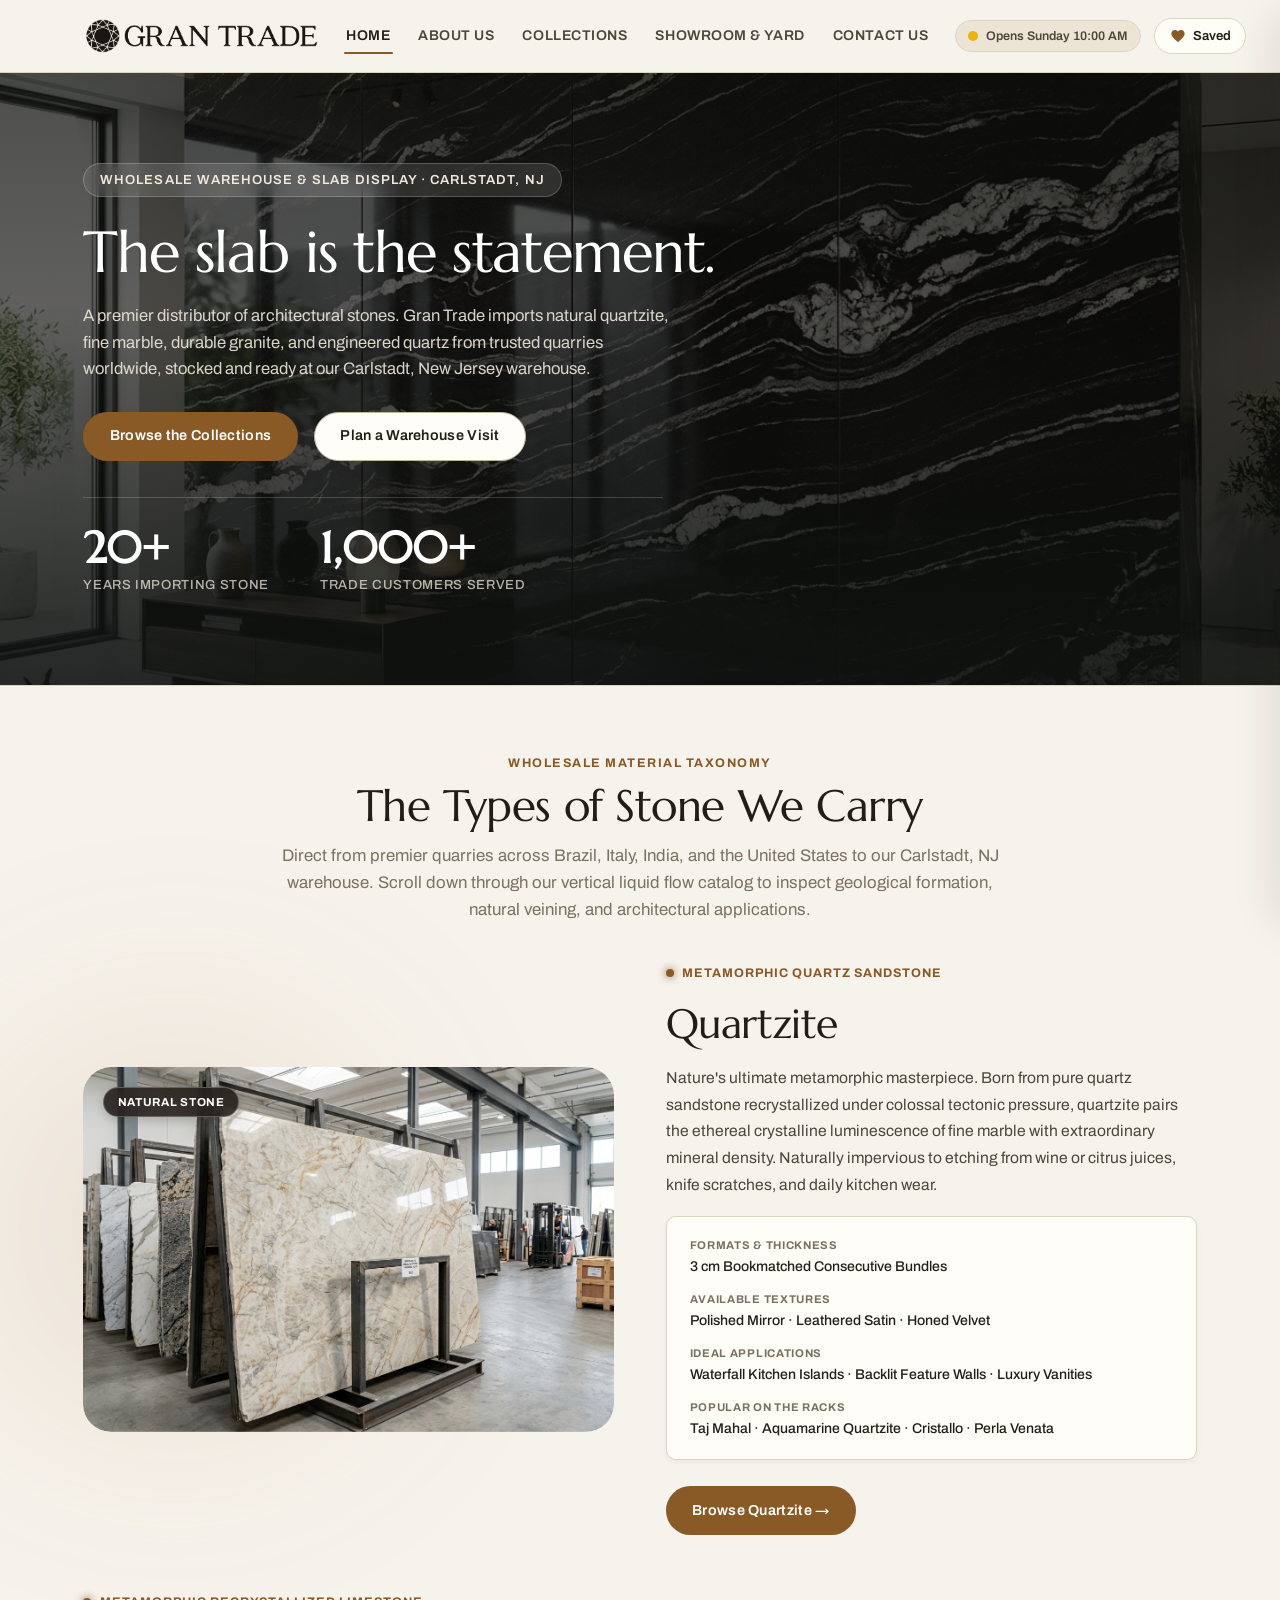
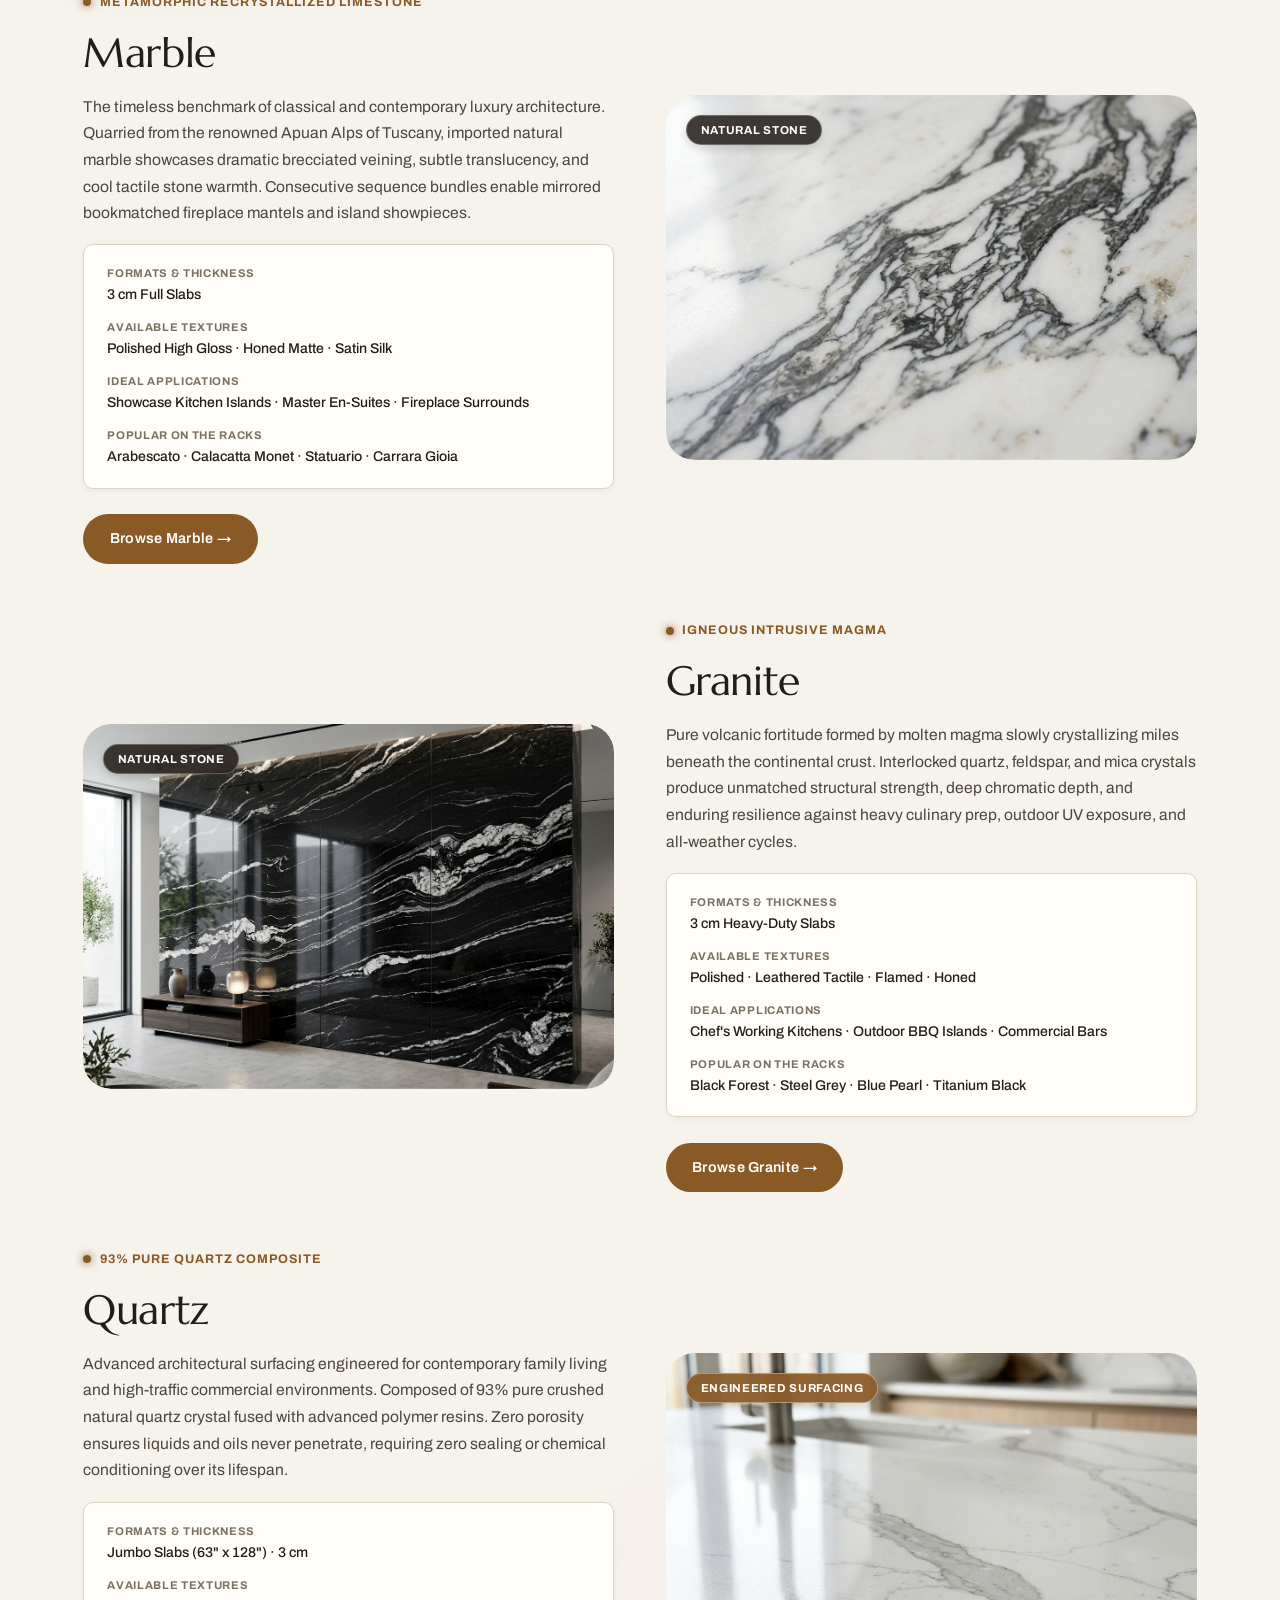
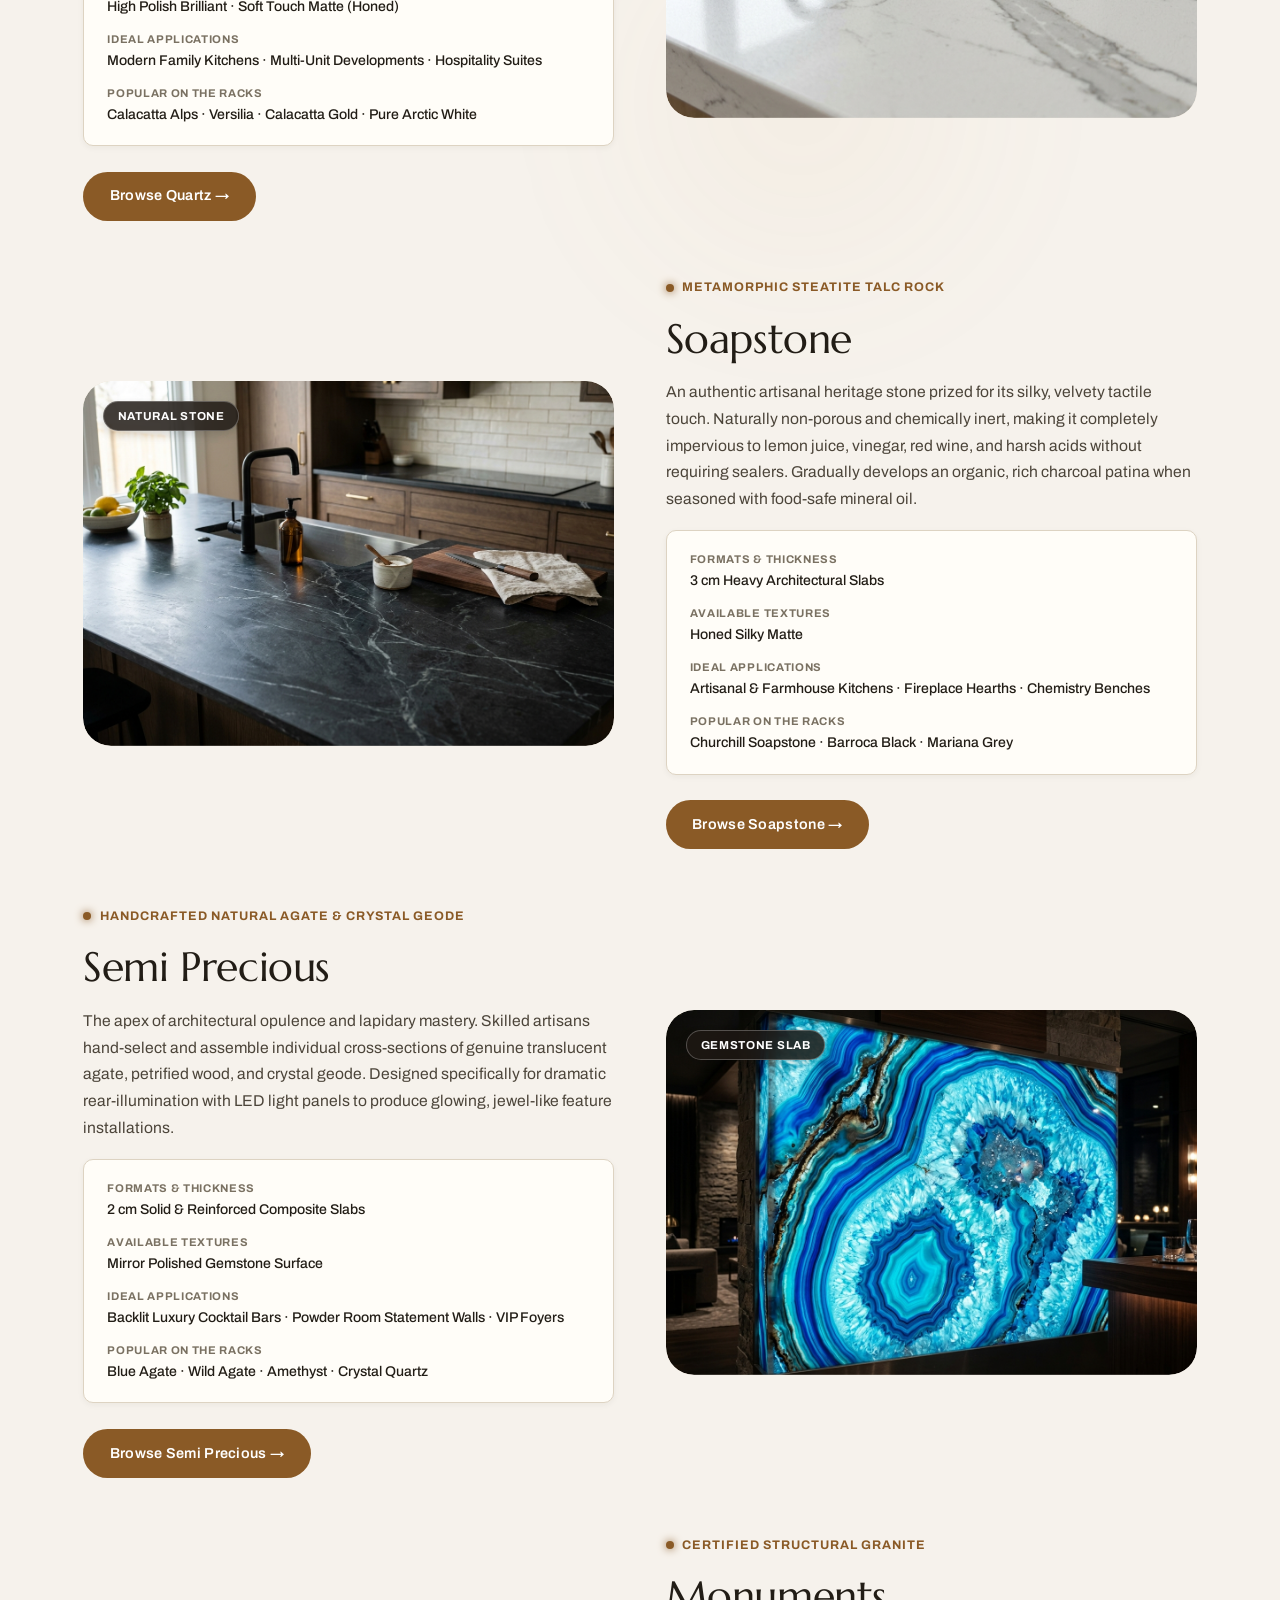
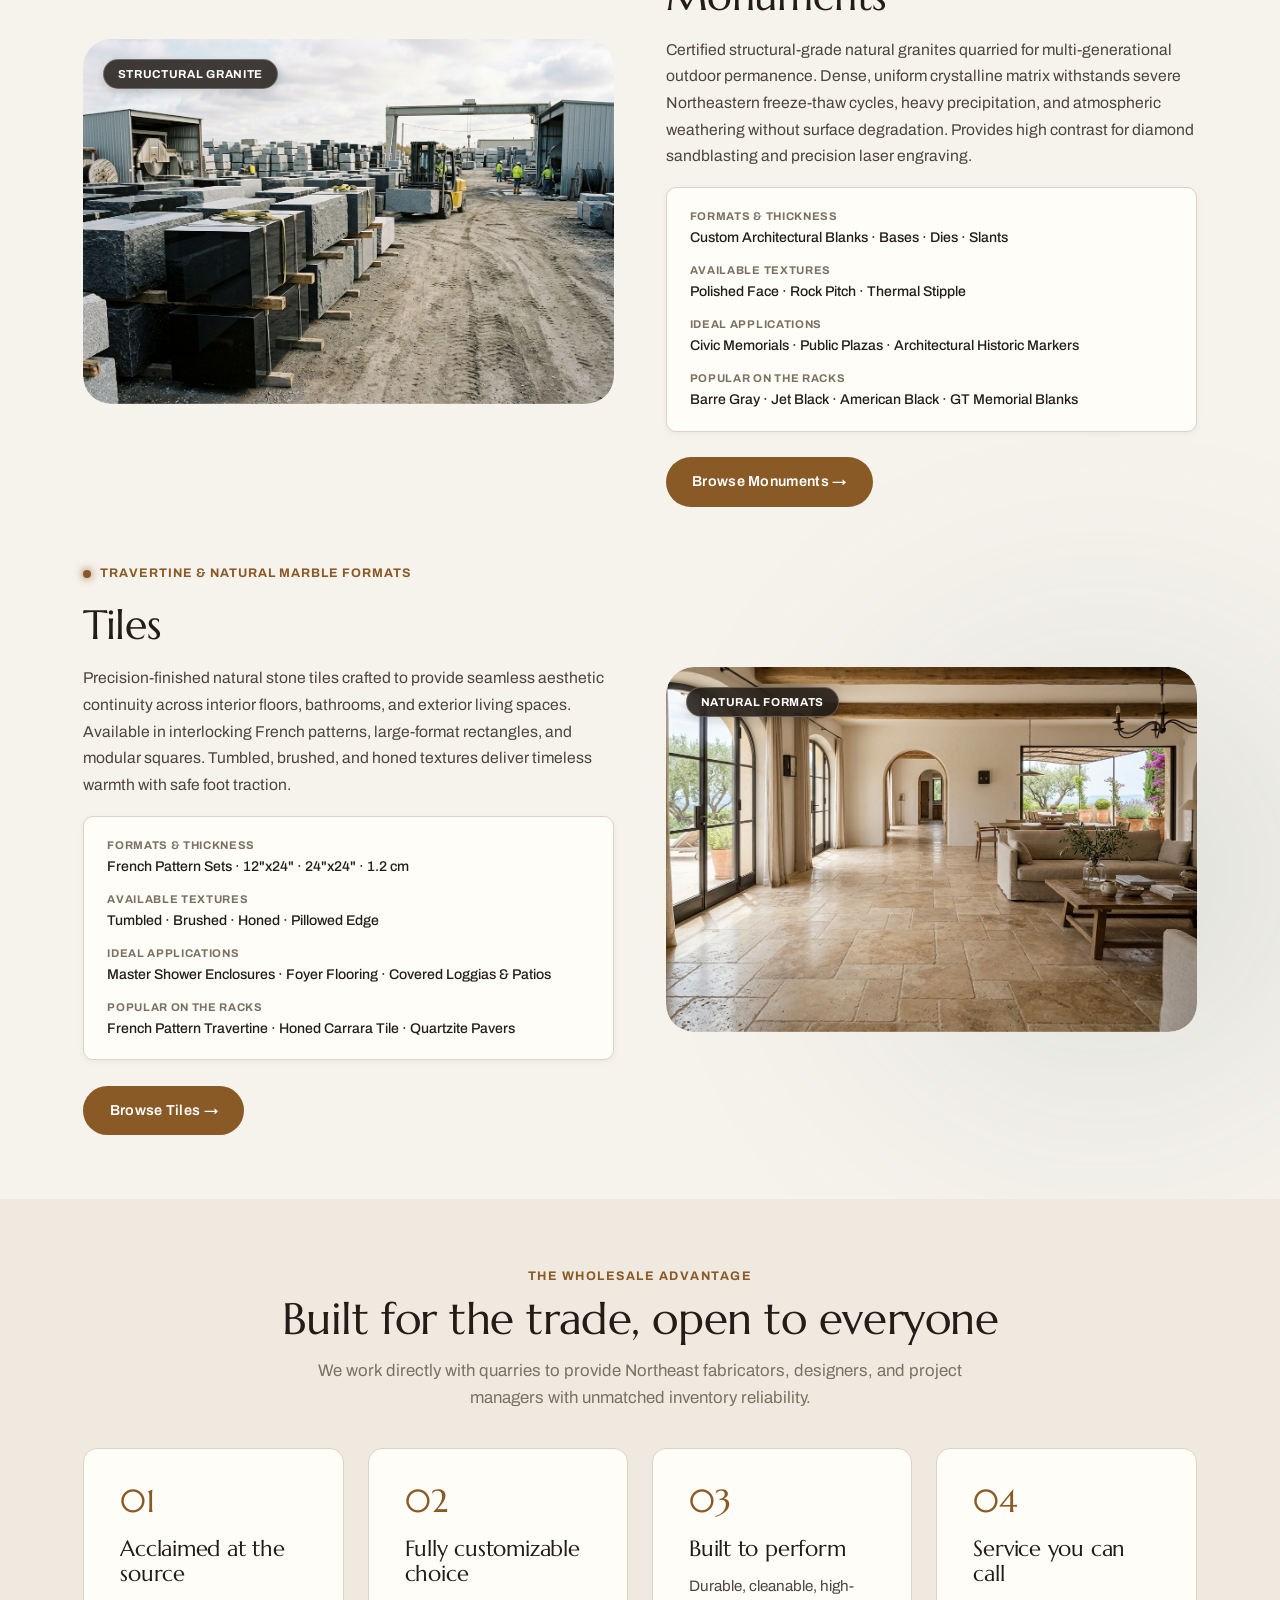
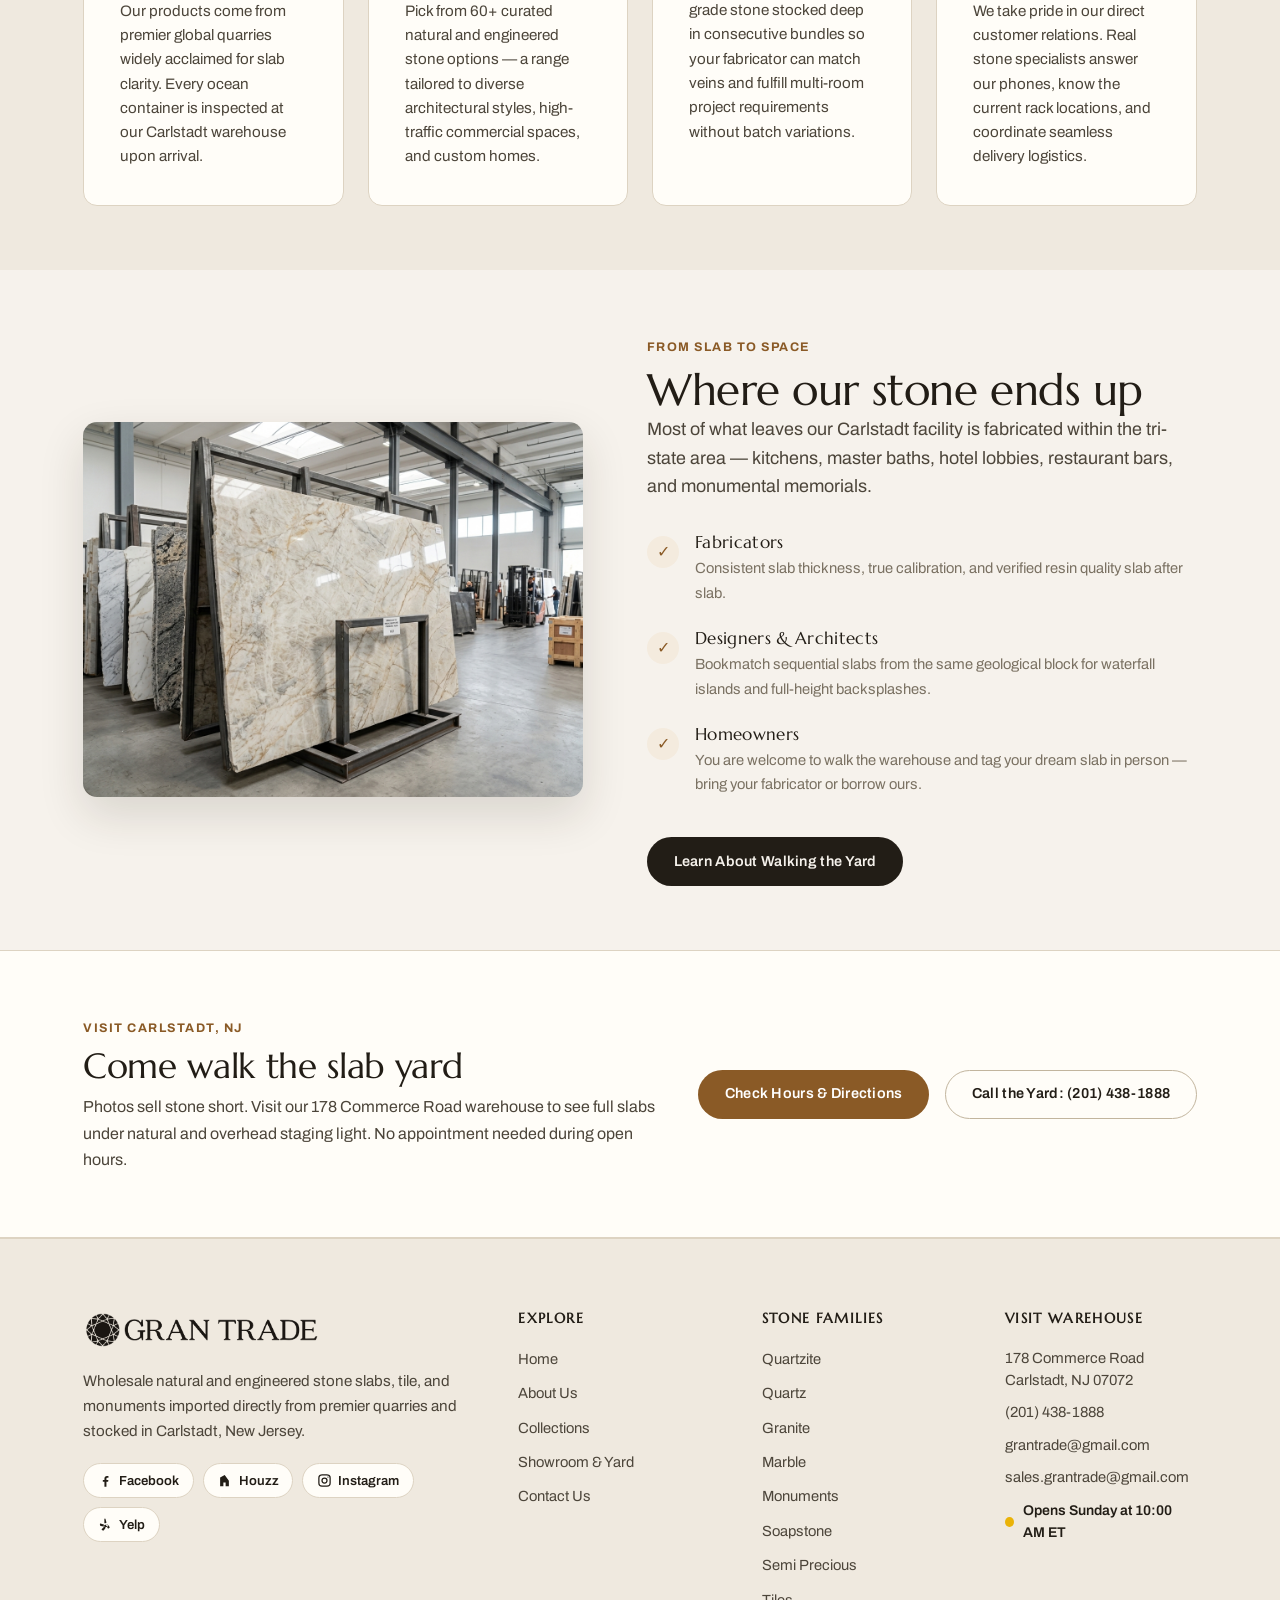
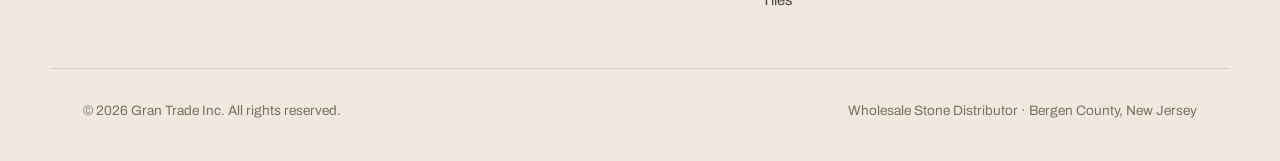
==== commit 9041f534: "fix: remove public Admin Portal links from all footers in favor of WordPress /wp-admin" ====
--- a/index.html
+++ b/index.html
@@ -671,7 +671,6 @@
           <li><a href="collections.html">Collections</a></li>
           <li><a href="showroom.html">Showroom & Yard</a></li>
           <li><a href="contact.html">Contact Us</a></li>
-          <li><a href="admin.html" style="opacity:0.75;">Admin Portal &rarr;</a></li>
         </ul>
       </div>
 
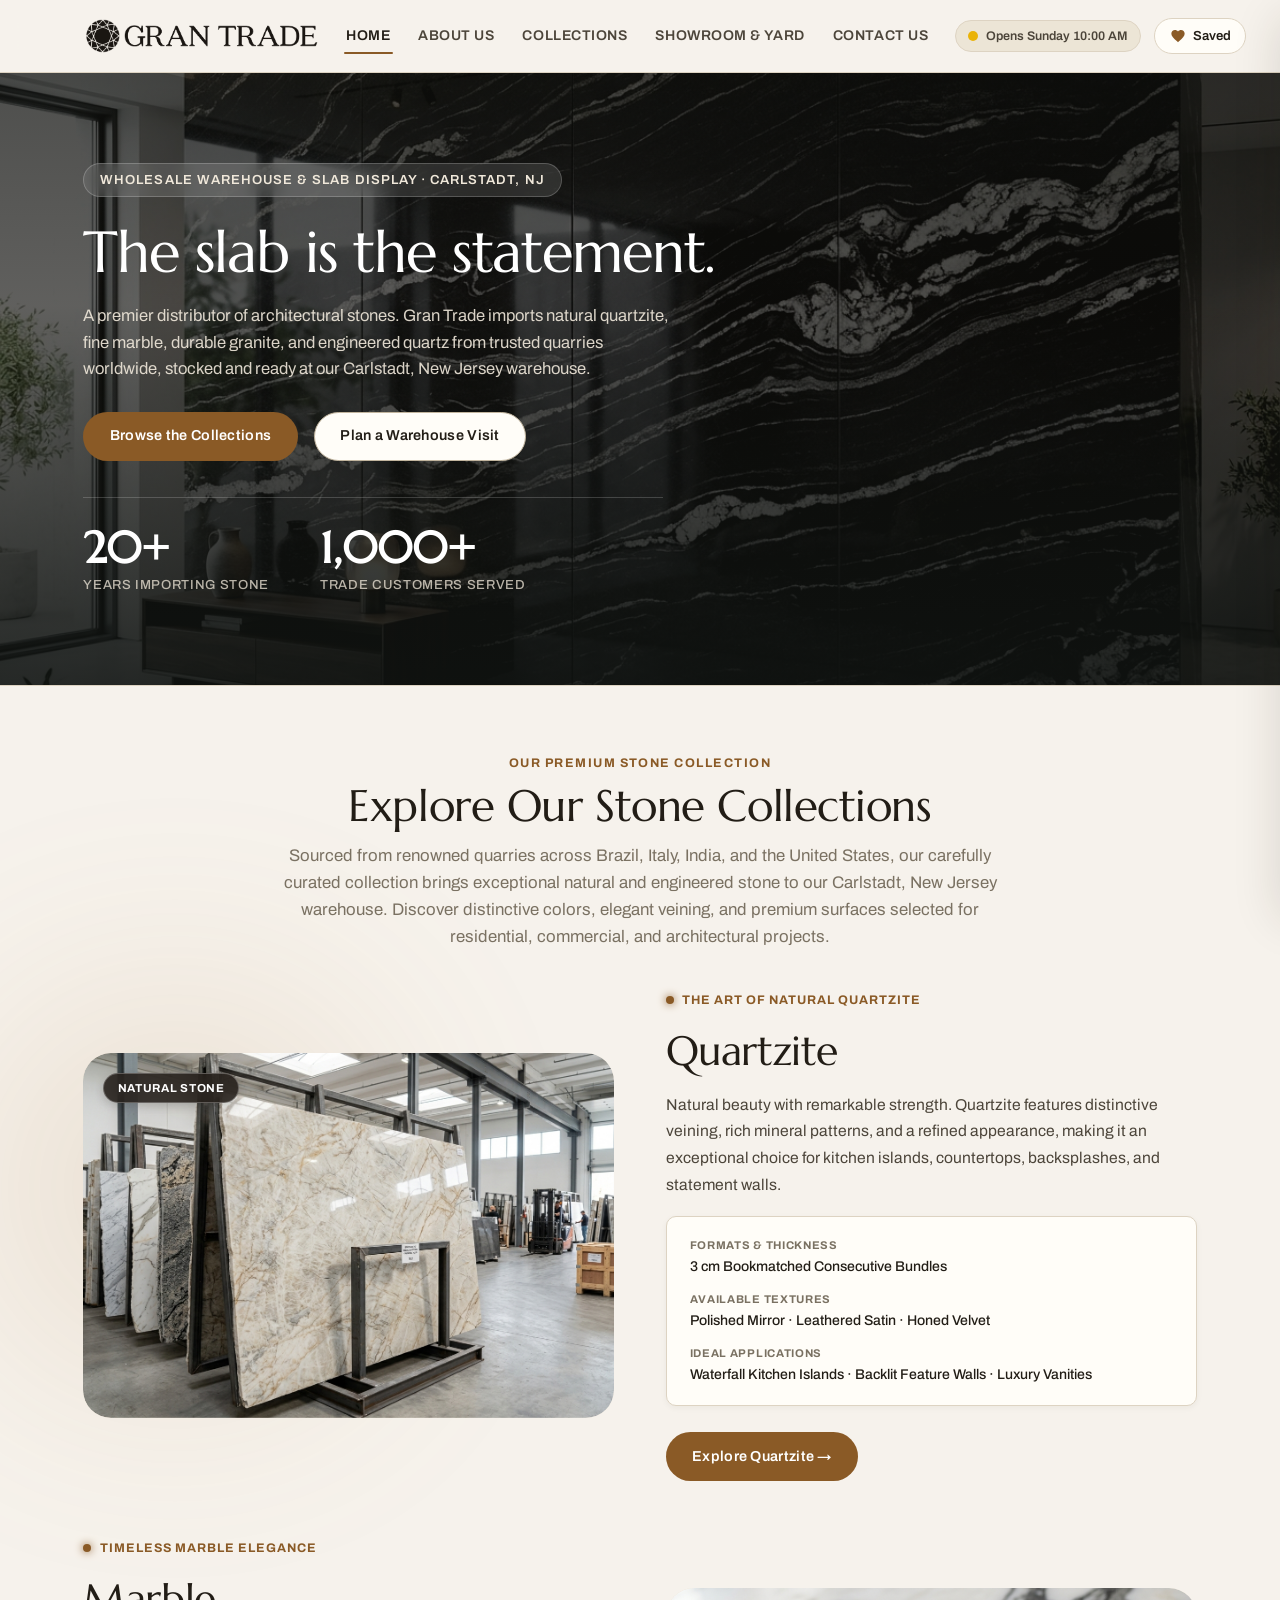
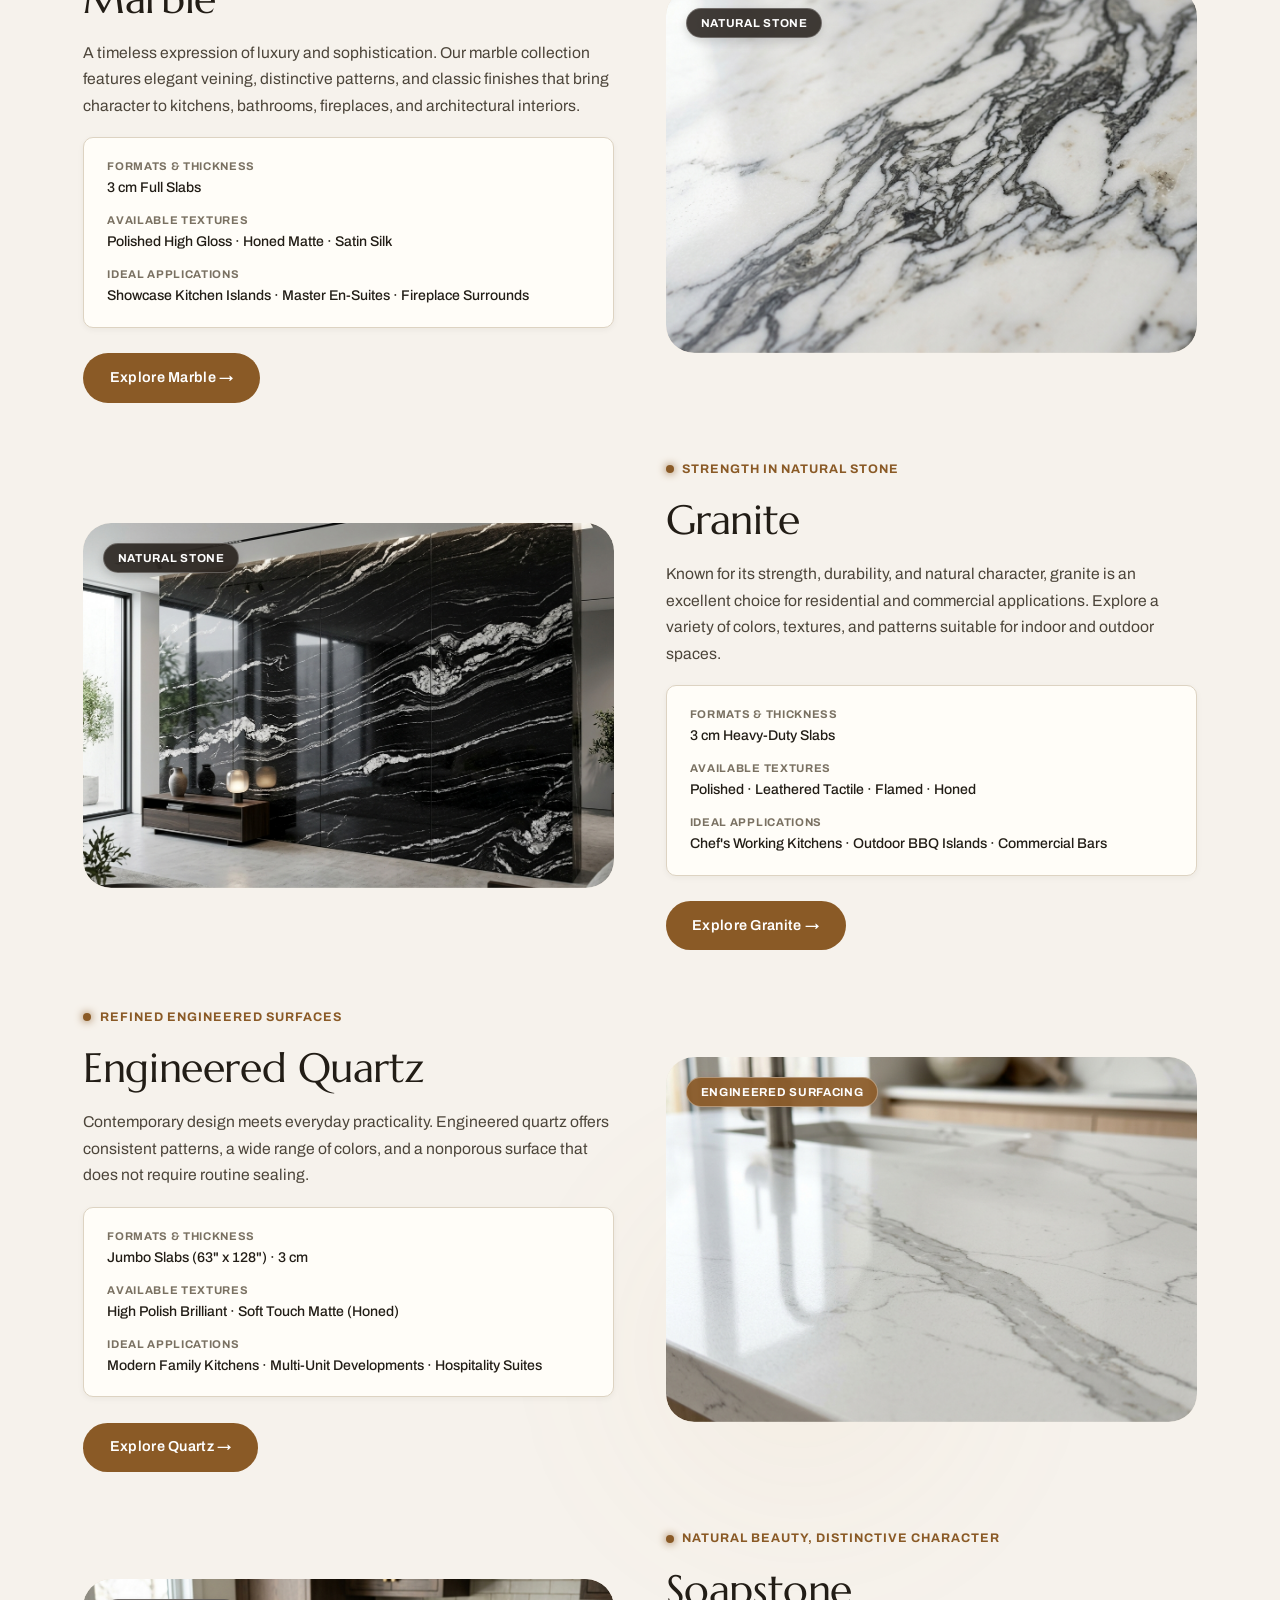
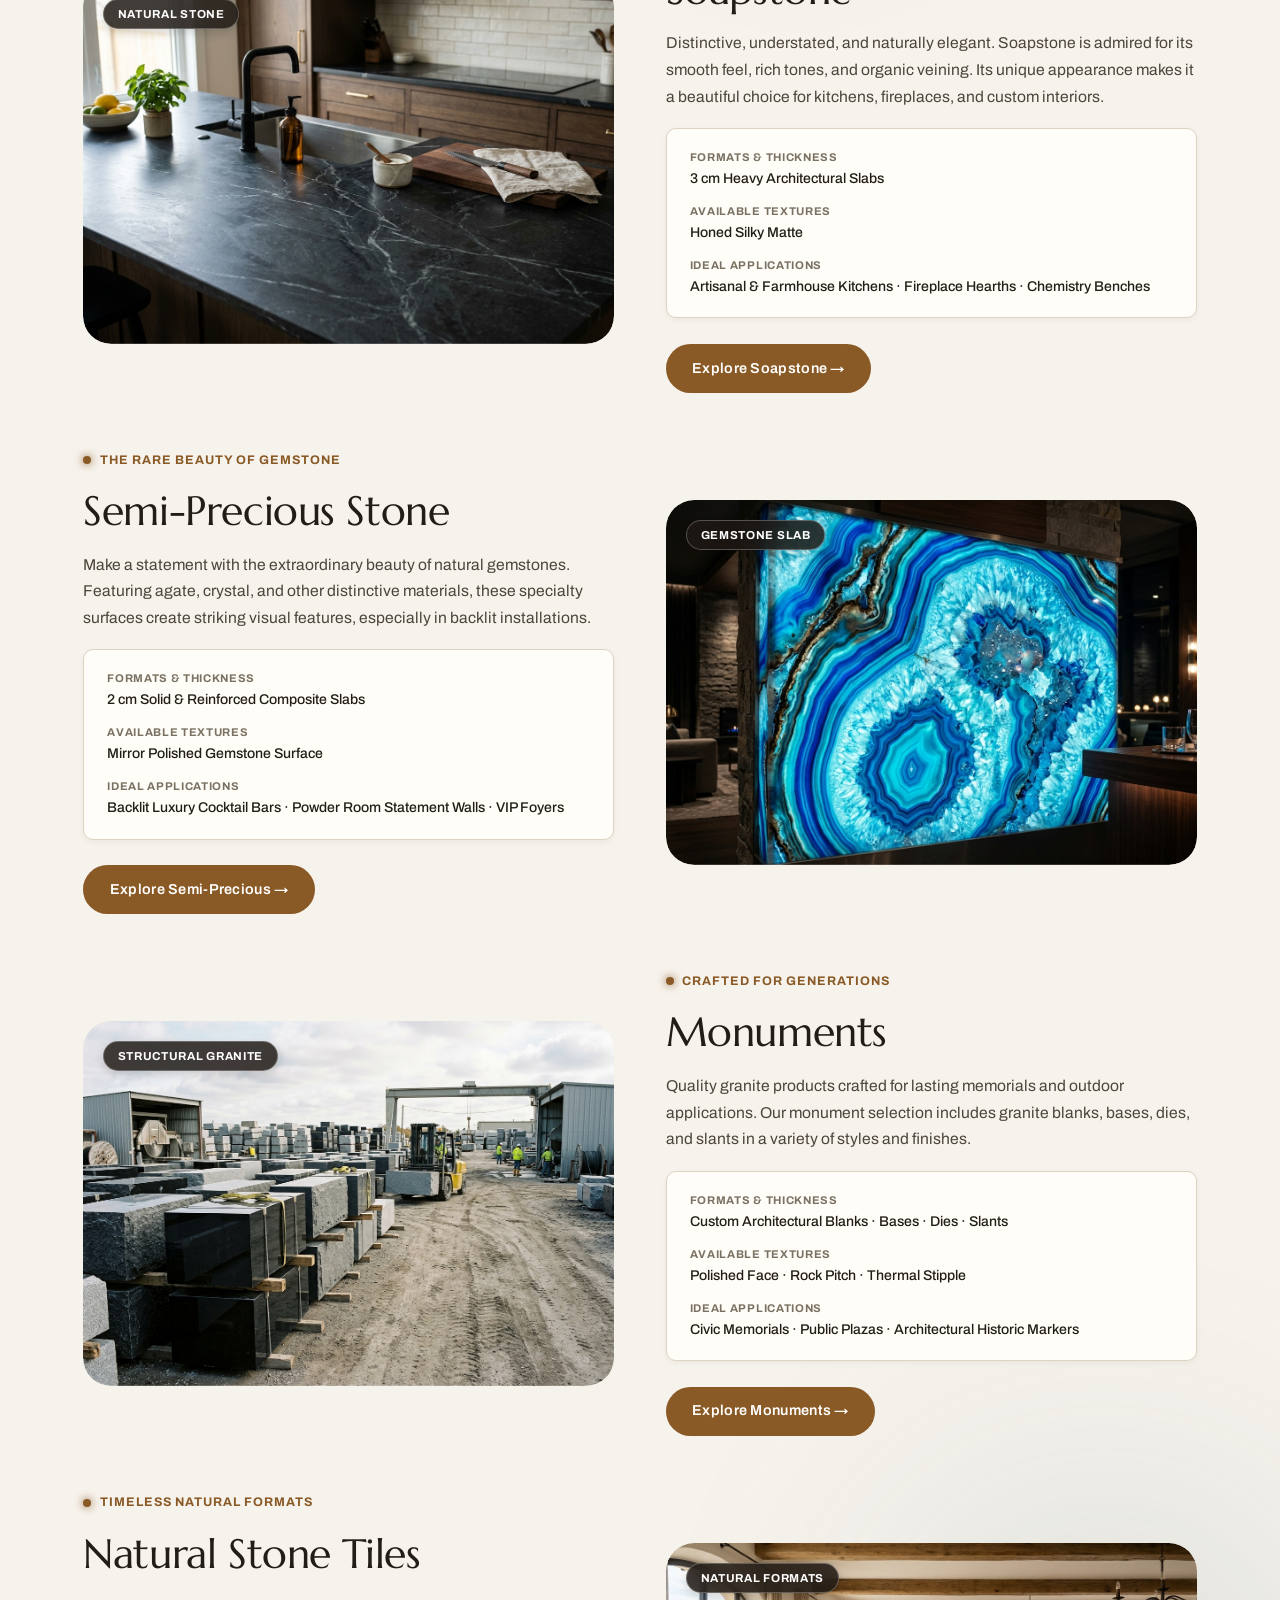
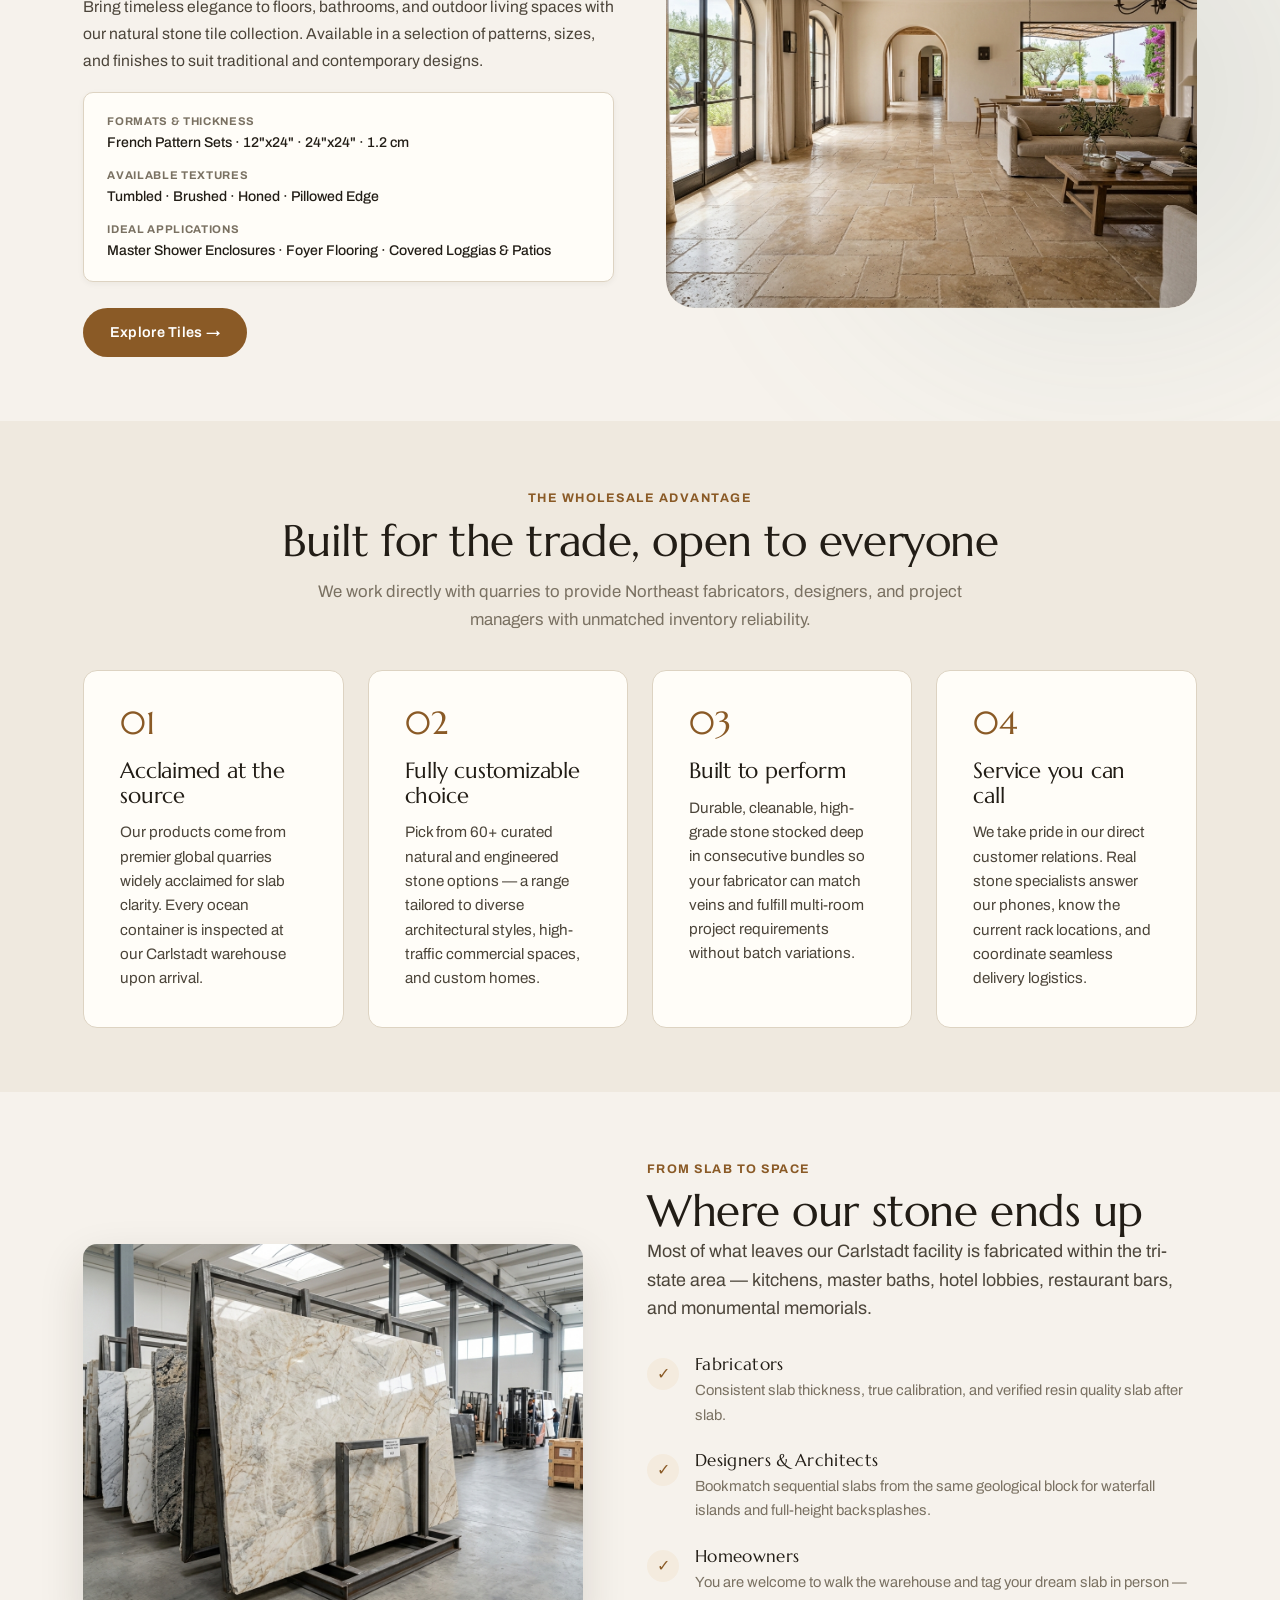
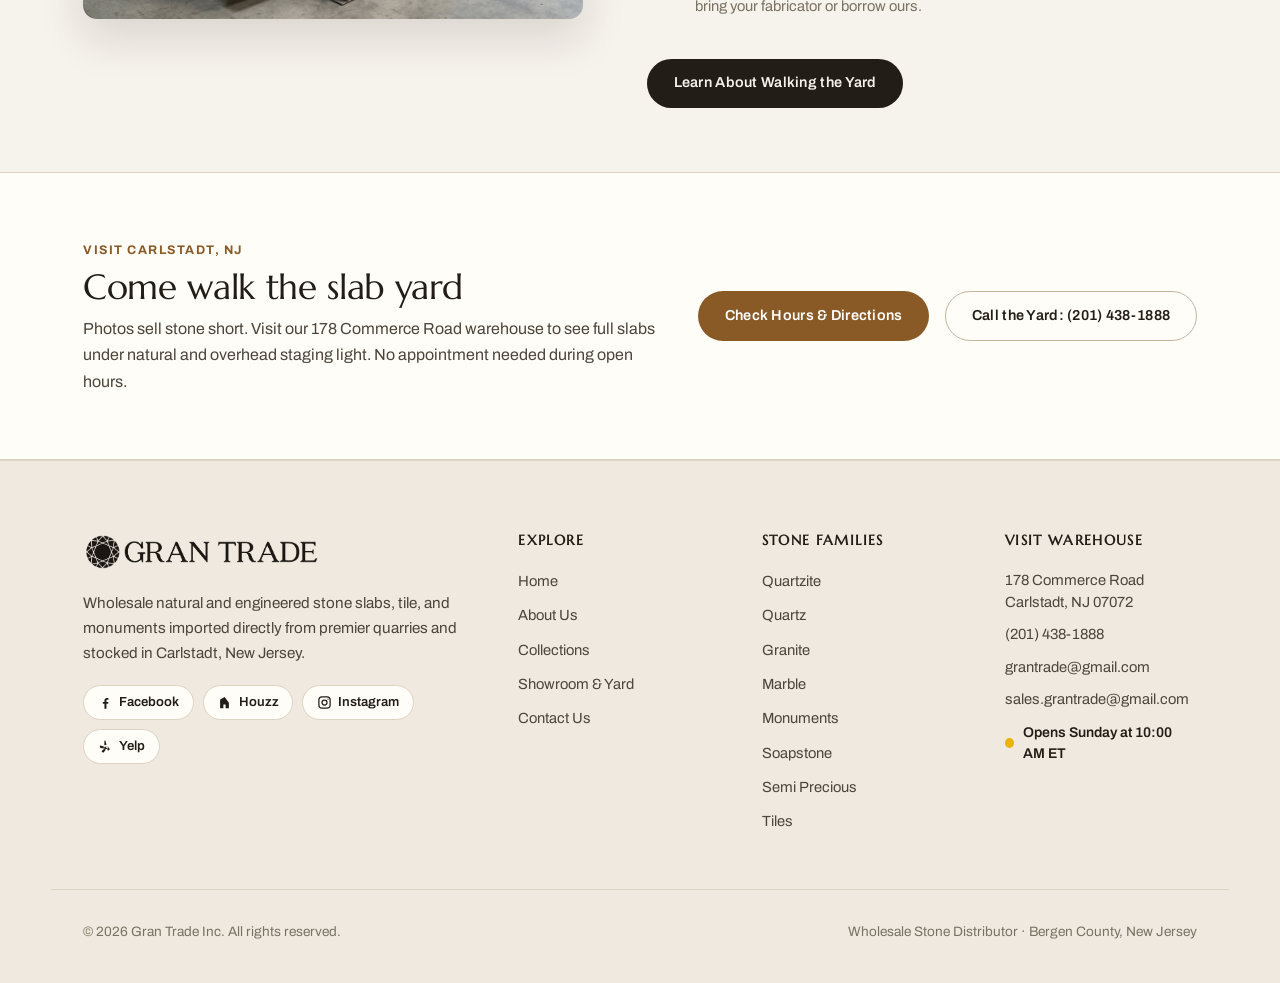
==== commit e09f8ce6: "feat(theme): bump to v1.1.7, 700+ stones catalog, update stone collections and clean-slate mode" ====
--- a/index.html
+++ b/index.html
@@ -1,12 +1,14 @@
 <!DOCTYPE html>
 <html lang="en">
+
 <head>
   <meta charset="utf-8" />
   <meta name="viewport" content="width=device-width, initial-scale=1, viewport-fit=cover" />
   <meta name="color-scheme" content="light dark" />
   <script>if ("scrollRestoration" in history) history.scrollRestoration = "manual";</script>
   <title>Gran Trade Inc. | Wholesale Stone Importer & Distributor · Carlstadt, NJ</title>
-  <meta name="description" content="Gran Trade Inc. is a premier wholesale importer and distributor of natural and engineered stone slabs, tile, and monuments in Carlstadt, New Jersey." />
+  <meta name="description"
+    content="Gran Trade Inc. is a premier wholesale importer and distributor of natural and engineered stone slabs, tile, and monuments in Carlstadt, New Jersey." />
   <link rel="icon" href="assets/images/logo-icon.svg" type="image/svg+xml" />
   <link rel="icon" href="assets/images/logo.png" type="image/png" />
   <link rel="canonical" href="https://grantradeinc.com/" />
@@ -16,17 +18,21 @@
   <meta property="og:type" content="website" />
   <meta property="og:url" content="https://grantradeinc.com/" />
   <meta property="og:title" content="Gran Trade Inc. | Wholesale Stone Importer & Distributor · Carlstadt, NJ" />
-  <meta property="og:description" content="Gran Trade Inc. is a premier wholesale importer and distributor of natural and engineered stone slabs, tile, and monuments in Carlstadt, New Jersey." />
+  <meta property="og:description"
+    content="Gran Trade Inc. is a premier wholesale importer and distributor of natural and engineered stone slabs, tile, and monuments in Carlstadt, New Jersey." />
   <meta property="og:image" content="https://grantradeinc.com/assets/images/aquamarine-slab-1.jpg" />
   <meta name="twitter:card" content="summary_large_image" />
   <meta name="twitter:title" content="Gran Trade Inc. | Wholesale Stone Importer & Distributor · Carlstadt, NJ" />
-  <meta name="twitter:description" content="Gran Trade Inc. is a premier wholesale importer and distributor of natural and engineered stone slabs, tile, and monuments in Carlstadt, New Jersey." />
+  <meta name="twitter:description"
+    content="Gran Trade Inc. is a premier wholesale importer and distributor of natural and engineered stone slabs, tile, and monuments in Carlstadt, New Jersey." />
   <meta name="twitter:image" content="https://grantradeinc.com/assets/images/aquamarine-slab-1.jpg" />
 
   <!-- Typography -->
   <link rel="preconnect" href="https://fonts.googleapis.com" />
   <link rel="preconnect" href="https://fonts.gstatic.com" crossorigin />
-  <link href="https://fonts.googleapis.com/css2?family=Marcellus&family=Archivo:ital,wght@0,400;0,500;0,600;0,700;1,400&display=swap" rel="stylesheet" />
+  <link
+    href="https://fonts.googleapis.com/css2?family=Marcellus&family=Archivo:ital,wght@0,400;0,500;0,600;0,700;1,400&display=swap"
+    rel="stylesheet" />
 
   <!-- CSS Split 5 Ways -->
   <link rel="preload" as="image" href="assets/images/stone-types/granite.jpg" fetchpriority="high" />
@@ -36,6 +42,7 @@
   <link rel="stylesheet" href="css/pages.css?v=20261110l" />
   <link rel="stylesheet" href="css/responsive.css?v=20261110l" />
 </head>
+
 <body>
 
   <!-- ================= SITE HEADER ================= -->
@@ -44,7 +51,8 @@
       <a href="index.html" class="wordmark" aria-label="Gran Trade Inc. Home">
         <picture>
           <source srcset="assets/images/logo-white.png" media="(prefers-color-scheme: dark)" />
-          <img src="assets/images/logo.png" alt="Gran Trade Inc." class="wordmark-logo" style="height:38px; width:auto; display:block;" />
+          <img src="assets/images/logo.png" alt="Gran Trade Inc." class="wordmark-logo"
+            style="height:38px; width:auto; display:block;" />
         </picture>
       </a>
 
@@ -68,13 +76,15 @@
 
         <button id="favOpen" class="fav-trigger" type="button" aria-label="Open saved favorite slabs drawer">
           <svg style="width:16px; height:16px; color:var(--accent);" fill="currentColor" viewBox="0 0 24 24">
-            <path d="M12 21.35l-1.45-1.32C5.4 15.36 2 12.28 2 8.5 2 5.42 4.42 3 7.5 3c1.74 0 3.41.81 4.5 2.09C13.09 3.81 14.76 3 16.5 3 19.58 3 22 5.42 22 8.5c0 3.78-3.4 6.86-8.55 11.54L12 21.35z"/>
+            <path
+              d="M12 21.35l-1.45-1.32C5.4 15.36 2 12.28 2 8.5 2 5.42 4.42 3 7.5 3c1.74 0 3.41.81 4.5 2.09C13.09 3.81 14.76 3 16.5 3 19.58 3 22 5.42 22 8.5c0 3.78-3.4 6.86-8.55 11.54L12 21.35z" />
           </svg>
           <span>Saved</span>
           <span id="favCount" class="fav-badge" style="display:none;">0</span>
         </button>
 
-        <button id="menuBtn" class="menu-toggle" type="button" aria-label="Toggle navigation menu" aria-expanded="false">
+        <button id="menuBtn" class="menu-toggle" type="button" aria-label="Toggle navigation menu"
+          aria-expanded="false">
           <svg fill="none" stroke="currentColor" stroke-width="2" viewBox="0 0 24 24">
             <path stroke-linecap="round" stroke-linejoin="round" d="M3.75 6.75h16.5M3.75 12h16.5m-16.5 5.25h16.5" />
           </svg>
@@ -87,7 +97,8 @@
   <main id="mainContent">
     <!-- ================= HERO SECTION WITH 3D LIVE SLAB VISUALIZER ================= -->
     <section class="hero">
-      <img src="assets/images/stone-types/granite.jpg" alt="Gran Trade wholesale stone showroom display" class="hero-bg" loading="eager" fetchpriority="high" />
+      <img src="assets/images/stone-types/granite.jpg" alt="Gran Trade wholesale stone showroom display" class="hero-bg"
+        loading="eager" fetchpriority="high" />
       <div class="hero-shade"></div>
       <div class="container hero-content">
         <div class="hero-grid">
@@ -98,7 +109,9 @@
             </div>
             <h1>The slab is the statement.</h1>
             <p class="lead">
-              A premier distributor of architectural stones. Gran Trade imports natural quartzite, fine marble, durable granite, and engineered quartz from trusted quarries worldwide, stocked and ready at our Carlstadt, New Jersey warehouse.
+              A premier distributor of architectural stones. Gran Trade imports natural quartzite, fine marble, durable
+              granite, and engineered quartz from trusted quarries worldwide, stocked and ready at our Carlstadt, New
+              Jersey warehouse.
             </p>
             <div class="hero-actions">
               <a href="collections.html" class="btn btn-primary">Browse the Collections</a>
@@ -133,10 +146,10 @@
         <!-- Header -->
         <div class="liquid-head-wrap">
           <div class="section-head center" style="margin-bottom:0;">
-            <span class="eyebrow">Wholesale Material Taxonomy</span>
-            <h2>The Types of Stone We Carry</h2>
+            <span class="eyebrow">OUR PREMIUM STONE COLLECTION</span>
+            <h2>Explore Our Stone Collections</h2>
             <p class="lead" style="margin: 0 auto; max-width: 760px;">
-              Direct from premier quarries across Brazil, Italy, India, and the United States to our Carlstadt, NJ warehouse. Scroll down through our vertical liquid flow catalog to inspect geological formation, natural veining, and architectural applications.
+              Sourced from renowned quarries across Brazil, Italy, India, and the United States, our carefully curated collection brings exceptional natural and engineered stone to our Carlstadt, New Jersey warehouse. Discover distinctive colors, elegant veining, and premium surfaces selected for residential, commercial, and architectural projects.
             </p>
           </div>
         </div>
@@ -150,17 +163,20 @@
               <div class="liquid-media-badges">
                 <span class="liquid-badge natural">Natural Stone</span>
               </div>
-              <img src="assets/images/stone-types/quartzite.jpg" alt="Authentic Brazilian quartzite slab on warehouse A-frame" loading="lazy" />
+              <img src="assets/images/stone-types/quartzite.jpg"
+                alt="Authentic Brazilian quartzite slab on warehouse A-frame" loading="lazy" />
               <div class="liquid-card-glare"></div>
             </div>
             <div class="liquid-stone-info">
               <div class="liquid-geology-wrap">
                 <span class="liquid-glow-dot"></span>
-                <span class="liquid-geology">Metamorphic Quartz Sandstone</span>
+                <span class="liquid-geology">THE ART OF NATURAL QUARTZITE</span>
               </div>
               <h3 class="liquid-stone-title">Quartzite</h3>
               <p class="liquid-stone-desc">
-                Nature's ultimate metamorphic masterpiece. Born from pure quartz sandstone recrystallized under colossal tectonic pressure, quartzite pairs the ethereal crystalline luminescence of fine marble with extraordinary mineral density. Naturally impervious to etching from wine or citrus juices, knife scratches, and daily kitchen wear.
+                Natural beauty with remarkable strength. Quartzite features distinctive veining, rich mineral patterns,
+                and a refined appearance, making it an exceptional choice for kitchen islands, countertops,
+                backsplashes, and statement walls.
               </p>
               <div class="liquid-stone-details">
                 <div class="liquid-detail-item">
@@ -173,15 +189,12 @@
                 </div>
                 <div class="liquid-detail-item">
                   <span class="liquid-detail-label">Ideal Applications</span>
-                  <span class="liquid-detail-value">Waterfall Kitchen Islands · Backlit Feature Walls · Luxury Vanities</span>
-                </div>
-                <div class="liquid-detail-item">
-                  <span class="liquid-detail-label">Popular On The Racks</span>
-                  <span class="liquid-detail-value">Taj Mahal · Aquamarine Quartzite · Cristallo · Perla Venata</span>
+                  <span class="liquid-detail-value">Waterfall Kitchen Islands · Backlit Feature Walls · Luxury
+                    Vanities</span>
                 </div>
               </div>
               <div class="liquid-stone-actions">
-                <a href="collections.html?category=quartzite" class="btn btn-primary">Browse Quartzite &rarr;</a>
+                <a href="collections.html?category=quartzite" class="btn btn-primary">Explore Quartzite &rarr;</a>
               </div>
             </div>
           </article>
@@ -192,17 +205,20 @@
               <div class="liquid-media-badges">
                 <span class="liquid-badge natural">Natural Stone</span>
               </div>
-              <img src="assets/images/stone-types/marble.jpg" alt="Italian Arabescato Carrara marble slab with brecciated veining" loading="lazy" />
+              <img src="assets/images/stone-types/marble.jpg"
+                alt="Italian Arabescato Carrara marble slab with brecciated veining" loading="lazy" />
               <div class="liquid-card-glare"></div>
             </div>
             <div class="liquid-stone-info">
               <div class="liquid-geology-wrap">
                 <span class="liquid-glow-dot"></span>
-                <span class="liquid-geology">Metamorphic Recrystallized Limestone</span>
+                <span class="liquid-geology">TIMELESS MARBLE ELEGANCE</span>
               </div>
               <h3 class="liquid-stone-title">Marble</h3>
               <p class="liquid-stone-desc">
-                The timeless benchmark of classical and contemporary luxury architecture. Quarried from the renowned Apuan Alps of Tuscany, imported natural marble showcases dramatic brecciated veining, subtle translucency, and cool tactile stone warmth. Consecutive sequence bundles enable mirrored bookmatched fireplace mantels and island showpieces.
+                A timeless expression of luxury and sophistication. Our marble collection features elegant veining,
+                distinctive patterns, and classic finishes that bring character to kitchens, bathrooms, fireplaces, and
+                architectural interiors.
               </p>
               <div class="liquid-stone-details">
                 <div class="liquid-detail-item">
@@ -215,15 +231,12 @@
                 </div>
                 <div class="liquid-detail-item">
                   <span class="liquid-detail-label">Ideal Applications</span>
-                  <span class="liquid-detail-value">Showcase Kitchen Islands · Master En-Suites · Fireplace Surrounds</span>
-                </div>
-                <div class="liquid-detail-item">
-                  <span class="liquid-detail-label">Popular On The Racks</span>
-                  <span class="liquid-detail-value">Arabescato · Calacatta Monet · Statuario · Carrara Gioia</span>
+                  <span class="liquid-detail-value">Showcase Kitchen Islands · Master En-Suites · Fireplace
+                    Surrounds</span>
                 </div>
               </div>
               <div class="liquid-stone-actions">
-                <a href="collections.html?category=marble" class="btn btn-primary">Browse Marble &rarr;</a>
+                <a href="collections.html?category=marble" class="btn btn-primary">Explore Marble &rarr;</a>
               </div>
             </div>
           </article>
@@ -234,17 +247,20 @@
               <div class="liquid-media-badges">
                 <span class="liquid-badge natural">Natural Stone</span>
               </div>
-              <img src="assets/images/stone-types/granite.jpg" alt="Black Forest granite architectural installation" loading="lazy" />
+              <img src="assets/images/stone-types/granite.jpg" alt="Black Forest granite architectural installation"
+                loading="lazy" />
               <div class="liquid-card-glare"></div>
             </div>
             <div class="liquid-stone-info">
               <div class="liquid-geology-wrap">
                 <span class="liquid-glow-dot"></span>
-                <span class="liquid-geology">Igneous Intrusive Magma</span>
+                <span class="liquid-geology">STRENGTH IN NATURAL STONE</span>
               </div>
               <h3 class="liquid-stone-title">Granite</h3>
               <p class="liquid-stone-desc">
-                Pure volcanic fortitude formed by molten magma slowly crystallizing miles beneath the continental crust. Interlocked quartz, feldspar, and mica crystals produce unmatched structural strength, deep chromatic depth, and enduring resilience against heavy culinary prep, outdoor UV exposure, and all-weather cycles.
+                Known for its strength, durability, and natural character, granite is an excellent choice for
+                residential and commercial applications. Explore a variety of colors, textures, and patterns suitable
+                for indoor and outdoor spaces.
               </p>
               <div class="liquid-stone-details">
                 <div class="liquid-detail-item">
@@ -257,36 +273,35 @@
                 </div>
                 <div class="liquid-detail-item">
                   <span class="liquid-detail-label">Ideal Applications</span>
-                  <span class="liquid-detail-value">Chef's Working Kitchens · Outdoor BBQ Islands · Commercial Bars</span>
-                </div>
-                <div class="liquid-detail-item">
-                  <span class="liquid-detail-label">Popular On The Racks</span>
-                  <span class="liquid-detail-value">Black Forest · Steel Grey · Blue Pearl · Titanium Black</span>
+                  <span class="liquid-detail-value">Chef's Working Kitchens · Outdoor BBQ Islands · Commercial
+                    Bars</span>
                 </div>
               </div>
               <div class="liquid-stone-actions">
-                <a href="collections.html?category=granite" class="btn btn-primary">Browse Granite &rarr;</a>
+                <a href="collections.html?category=granite" class="btn btn-primary">Explore Granite &rarr;</a>
               </div>
             </div>
           </article>
 
-          <!-- 4. Quartz -->
+          <!-- 4. Engineered Quartz -->
           <article class="liquid-stone-row" data-stone-type="engineered" data-family="quartz">
             <div class="liquid-stone-media">
               <div class="liquid-media-badges">
                 <span class="liquid-badge engineered">Engineered Surfacing</span>
               </div>
-              <img src="assets/images/stone-types/quartz.jpg" alt="Calacatta quartz countertop with mitered waterfall edge" loading="lazy" />
+              <img src="assets/images/stone-types/quartz.jpg"
+                alt="Calacatta quartz countertop with mitered waterfall edge" loading="lazy" />
               <div class="liquid-card-glare"></div>
             </div>
             <div class="liquid-stone-info">
               <div class="liquid-geology-wrap">
                 <span class="liquid-glow-dot"></span>
-                <span class="liquid-geology">93% Pure Quartz Composite</span>
-              </div>
-              <h3 class="liquid-stone-title">Quartz</h3>
+                <span class="liquid-geology">REFINED ENGINEERED SURFACES</span>
+              </div>
+              <h3 class="liquid-stone-title">Engineered Quartz</h3>
               <p class="liquid-stone-desc">
-                Advanced architectural surfacing engineered for contemporary family living and high-traffic commercial environments. Composed of 93% pure crushed natural quartz crystal fused with advanced polymer resins. Zero porosity ensures liquids and oils never penetrate, requiring zero sealing or chemical conditioning over its lifespan.
+                Contemporary design meets everyday practicality. Engineered quartz offers consistent patterns, a wide
+                range of colors, and a nonporous surface that does not require routine sealing.
               </p>
               <div class="liquid-stone-details">
                 <div class="liquid-detail-item">
@@ -299,15 +314,12 @@
                 </div>
                 <div class="liquid-detail-item">
                   <span class="liquid-detail-label">Ideal Applications</span>
-                  <span class="liquid-detail-value">Modern Family Kitchens · Multi-Unit Developments · Hospitality Suites</span>
-                </div>
-                <div class="liquid-detail-item">
-                  <span class="liquid-detail-label">Popular On The Racks</span>
-                  <span class="liquid-detail-value">Calacatta Alps · Versilia · Calacatta Gold · Pure Arctic White</span>
+                  <span class="liquid-detail-value">Modern Family Kitchens · Multi-Unit Developments · Hospitality
+                    Suites</span>
                 </div>
               </div>
               <div class="liquid-stone-actions">
-                <a href="collections.html?category=quartz" class="btn btn-primary">Browse Quartz &rarr;</a>
+                <a href="collections.html?category=quartz" class="btn btn-primary">Explore Quartz &rarr;</a>
               </div>
             </div>
           </article>
@@ -318,17 +330,20 @@
               <div class="liquid-media-badges">
                 <span class="liquid-badge natural">Natural Stone</span>
               </div>
-              <img src="assets/images/stone-types/soapstone.jpg" alt="Soapstone matte artisanal kitchen surface with organic veining" loading="lazy" />
+              <img src="assets/images/stone-types/soapstone.jpg"
+                alt="Soapstone matte artisanal kitchen surface with organic veining" loading="lazy" />
               <div class="liquid-card-glare"></div>
             </div>
             <div class="liquid-stone-info">
               <div class="liquid-geology-wrap">
                 <span class="liquid-glow-dot"></span>
-                <span class="liquid-geology">Metamorphic Steatite Talc Rock</span>
+                <span class="liquid-geology">NATURAL BEAUTY, DISTINCTIVE CHARACTER</span>
               </div>
               <h3 class="liquid-stone-title">Soapstone</h3>
               <p class="liquid-stone-desc">
-                An authentic artisanal heritage stone prized for its silky, velvety tactile touch. Naturally non-porous and chemically inert, making it completely impervious to lemon juice, vinegar, red wine, and harsh acids without requiring sealers. Gradually develops an organic, rich charcoal patina when seasoned with food-safe mineral oil.
+                Distinctive, understated, and naturally elegant. Soapstone is admired for its smooth feel, rich tones,
+                and organic veining. Its unique appearance makes it a beautiful choice for kitchens, fireplaces, and
+                custom interiors.
               </p>
               <div class="liquid-stone-details">
                 <div class="liquid-detail-item">
@@ -341,36 +356,36 @@
                 </div>
                 <div class="liquid-detail-item">
                   <span class="liquid-detail-label">Ideal Applications</span>
-                  <span class="liquid-detail-value">Artisanal & Farmhouse Kitchens · Fireplace Hearths · Chemistry Benches</span>
-                </div>
-                <div class="liquid-detail-item">
-                  <span class="liquid-detail-label">Popular On The Racks</span>
-                  <span class="liquid-detail-value">Churchill Soapstone · Barroca Black · Mariana Grey</span>
+                  <span class="liquid-detail-value">Artisanal & Farmhouse Kitchens · Fireplace Hearths · Chemistry
+                    Benches</span>
                 </div>
               </div>
               <div class="liquid-stone-actions">
-                <a href="collections.html?category=soapstone" class="btn btn-primary">Browse Soapstone &rarr;</a>
+                <a href="collections.html?category=soapstone" class="btn btn-primary">Explore Soapstone &rarr;</a>
               </div>
             </div>
           </article>
 
-          <!-- 6. Semi Precious -->
+          <!-- 6. Semi-Precious Stone -->
           <article class="liquid-stone-row" data-stone-type="natural" data-family="semi">
             <div class="liquid-stone-media">
               <div class="liquid-media-badges">
                 <span class="liquid-badge natural">Gemstone Slab</span>
               </div>
-              <img src="assets/images/stone-types/semi-precious.jpg" alt="Illuminated blue agate semi precious stone architectural feature" loading="lazy" />
+              <img src="assets/images/stone-types/semi-precious.jpg"
+                alt="Illuminated blue agate semi precious stone architectural feature" loading="lazy" />
               <div class="liquid-card-glare"></div>
             </div>
             <div class="liquid-stone-info">
               <div class="liquid-geology-wrap">
                 <span class="liquid-glow-dot"></span>
-                <span class="liquid-geology">Handcrafted Natural Agate & Crystal Geode</span>
-              </div>
-              <h3 class="liquid-stone-title">Semi Precious</h3>
+                <span class="liquid-geology">THE RARE BEAUTY OF GEMSTONE</span>
+              </div>
+              <h3 class="liquid-stone-title">Semi-Precious Stone</h3>
               <p class="liquid-stone-desc">
-                The apex of architectural opulence and lapidary mastery. Skilled artisans hand-select and assemble individual cross-sections of genuine translucent agate, petrified wood, and crystal geode. Designed specifically for dramatic rear-illumination with LED light panels to produce glowing, jewel-like feature installations.
+                Make a statement with the extraordinary beauty of natural gemstones. Featuring agate, crystal, and other
+                distinctive materials, these specialty surfaces create striking visual features, especially in backlit
+                installations.
               </p>
               <div class="liquid-stone-details">
                 <div class="liquid-detail-item">
@@ -383,15 +398,12 @@
                 </div>
                 <div class="liquid-detail-item">
                   <span class="liquid-detail-label">Ideal Applications</span>
-                  <span class="liquid-detail-value">Backlit Luxury Cocktail Bars · Powder Room Statement Walls · VIP Foyers</span>
-                </div>
-                <div class="liquid-detail-item">
-                  <span class="liquid-detail-label">Popular On The Racks</span>
-                  <span class="liquid-detail-value">Blue Agate · Wild Agate · Amethyst · Crystal Quartz</span>
+                  <span class="liquid-detail-value">Backlit Luxury Cocktail Bars · Powder Room Statement Walls · VIP
+                    Foyers</span>
                 </div>
               </div>
               <div class="liquid-stone-actions">
-                <a href="collections.html?category=semi" class="btn btn-primary">Browse Semi Precious &rarr;</a>
+                <a href="collections.html?category=semi" class="btn btn-primary">Explore Semi-Precious &rarr;</a>
               </div>
             </div>
           </article>
@@ -402,17 +414,19 @@
               <div class="liquid-media-badges">
                 <span class="liquid-badge natural">Structural Granite</span>
               </div>
-              <img src="assets/images/stone-types/monuments.jpg" alt="Wholesale structural granite blocks and monument blanks in distribution yard" loading="lazy" />
+              <img src="assets/images/stone-types/monuments.jpg"
+                alt="Wholesale structural granite blocks and monument blanks in distribution yard" loading="lazy" />
               <div class="liquid-card-glare"></div>
             </div>
             <div class="liquid-stone-info">
               <div class="liquid-geology-wrap">
                 <span class="liquid-glow-dot"></span>
-                <span class="liquid-geology">Certified Structural Granite</span>
+                <span class="liquid-geology">CRAFTED FOR GENERATIONS</span>
               </div>
               <h3 class="liquid-stone-title">Monuments</h3>
               <p class="liquid-stone-desc">
-                Certified structural-grade natural granites quarried for multi-generational outdoor permanence. Dense, uniform crystalline matrix withstands severe Northeastern freeze-thaw cycles, heavy precipitation, and atmospheric weathering without surface degradation. Provides high contrast for diamond sandblasting and precision laser engraving.
+                Quality granite products crafted for lasting memorials and outdoor applications. Our monument selection
+                includes granite blanks, bases, dies, and slants in a variety of styles and finishes.
               </p>
               <div class="liquid-stone-details">
                 <div class="liquid-detail-item">
@@ -425,36 +439,37 @@
                 </div>
                 <div class="liquid-detail-item">
                   <span class="liquid-detail-label">Ideal Applications</span>
-                  <span class="liquid-detail-value">Civic Memorials · Public Plazas · Architectural Historic Markers</span>
-                </div>
-                <div class="liquid-detail-item">
-                  <span class="liquid-detail-label">Popular On The Racks</span>
-                  <span class="liquid-detail-value">Barre Gray · Jet Black · American Black · GT Memorial Blanks</span>
+                  <span class="liquid-detail-value">Civic Memorials · Public Plazas · Architectural Historic
+                    Markers</span>
                 </div>
               </div>
               <div class="liquid-stone-actions">
-                <a href="collections.html?category=monuments" class="btn btn-primary">Browse Monuments &rarr;</a>
+                <a href="collections.html?category=monuments" class="btn btn-primary">Explore Monuments &rarr;</a>
               </div>
             </div>
           </article>
 
-          <!-- 8. Tiles -->
+          <!-- 8. Natural Stone Tiles -->
           <article class="liquid-stone-row" data-stone-type="natural" data-family="tile">
             <div class="liquid-stone-media">
               <div class="liquid-media-badges">
                 <span class="liquid-badge natural">Natural Formats</span>
               </div>
-              <img src="assets/images/stone-types/tile.jpg" alt="Seamless luxury Mediterranean villa French-pattern travertine stone tile flooring" loading="lazy" />
+              <img src="assets/images/stone-types/tile.jpg"
+                alt="Seamless luxury Mediterranean villa French-pattern travertine stone tile flooring"
+                loading="lazy" />
               <div class="liquid-card-glare"></div>
             </div>
             <div class="liquid-stone-info">
               <div class="liquid-geology-wrap">
                 <span class="liquid-glow-dot"></span>
-                <span class="liquid-geology">Travertine & Natural Marble Formats</span>
-              </div>
-              <h3 class="liquid-stone-title">Tiles</h3>
+                <span class="liquid-geology">TIMELESS NATURAL FORMATS</span>
+              </div>
+              <h3 class="liquid-stone-title">Natural Stone Tiles</h3>
               <p class="liquid-stone-desc">
-                Precision-finished natural stone tiles crafted to provide seamless aesthetic continuity across interior floors, bathrooms, and exterior living spaces. Available in interlocking French patterns, large-format rectangles, and modular squares. Tumbled, brushed, and honed textures deliver timeless warmth with safe foot traction.
+                Bring timeless elegance to floors, bathrooms, and outdoor living spaces with our natural stone tile
+                collection. Available in a selection of patterns, sizes, and finishes to suit traditional and
+                contemporary designs.
               </p>
               <div class="liquid-stone-details">
                 <div class="liquid-detail-item">
@@ -467,15 +482,12 @@
                 </div>
                 <div class="liquid-detail-item">
                   <span class="liquid-detail-label">Ideal Applications</span>
-                  <span class="liquid-detail-value">Master Shower Enclosures · Foyer Flooring · Covered Loggias & Patios</span>
-                </div>
-                <div class="liquid-detail-item">
-                  <span class="liquid-detail-label">Popular On The Racks</span>
-                  <span class="liquid-detail-value">French Pattern Travertine · Honed Carrara Tile · Quartzite Pavers</span>
+                  <span class="liquid-detail-value">Master Shower Enclosures · Foyer Flooring · Covered Loggias &
+                    Patios</span>
                 </div>
               </div>
               <div class="liquid-stone-actions">
-                <a href="collections.html?category=tile" class="btn btn-primary">Browse Tiles &rarr;</a>
+                <a href="collections.html?category=tile" class="btn btn-primary">Explore Tiles &rarr;</a>
               </div>
             </div>
           </article>
@@ -485,19 +497,27 @@
     </section>
 
     <!-- ================= LIQUID QUICK INSPECT POP-UP MODAL ================= -->
-    <div id="liquidModal" class="liquid-modal-backdrop" aria-hidden="true" role="dialog" aria-modal="true" aria-labelledby="liquidModalTitle">
+    <div id="liquidModal" class="liquid-modal-backdrop" aria-hidden="true" role="dialog" aria-modal="true"
+      aria-labelledby="liquidModalTitle">
       <div class="liquid-modal-dialog">
-        <button id="liquidModalClose" class="liquid-modal-close" type="button" aria-label="Close dialog">&times;</button>
+        <button id="liquidModalClose" class="liquid-modal-close" type="button"
+          aria-label="Close dialog">&times;</button>
         <div class="liquid-modal-grid">
           <div class="liquid-modal-media">
-            <img id="liquidModalImg" src="assets/images/stone-types/quartzite.jpg" alt="Selected stone full slab preview" loading="lazy" />
+            <img id="liquidModalImg" src="assets/images/stone-types/quartzite.jpg"
+              alt="Selected stone full slab preview" loading="lazy" />
           </div>
           <div>
-            <span id="liquidModalGeology" class="liquid-geology">Metamorphic Quartz Sandstone</span>
-            <h2 id="liquidModalTitle" style="font-family:var(--font-serif); font-size:2rem; margin-bottom:0.25rem;">Quartzite</h2>
-            <div id="liquidModalOrigin" style="font-size:0.8rem; font-weight:600; color:var(--muted); margin-bottom:1rem;">Brazil (Bahia & Espirito Santo)</div>
-            <p id="liquidModalDesc" style="font-size:0.9rem; line-height:1.6; color:var(--ink-2); margin-bottom:1.25rem;">
-              Nature's most resilient masterpiece. Metamorphosed under intense tectonic pressure from pure quartz sandstone.
+            <span id="liquidModalGeology" class="liquid-geology">THE ART OF NATURAL QUARTZITE</span>
+            <h2 id="liquidModalTitle" style="font-family:var(--font-serif); font-size:2rem; margin-bottom:0.25rem;">
+              Quartzite</h2>
+            <div id="liquidModalOrigin"
+              style="font-size:0.8rem; font-weight:600; color:var(--muted); margin-bottom:1rem;">Brazil (Bahia &
+              Espirito Santo)</div>
+            <p id="liquidModalDesc"
+              style="font-size:0.9rem; line-height:1.6; color:var(--ink-2); margin-bottom:1.25rem;">
+              Nature's most resilient masterpiece. Metamorphosed under intense tectonic pressure from pure quartz
+              sandstone.
             </p>
 
             <div class="liquid-modal-specs">
@@ -520,8 +540,11 @@
             </div>
 
             <div style="font-size:0.82rem; margin-bottom:1.75rem;">
-              <strong style="color:var(--ink); display:block; margin-bottom:0.25rem; text-transform:uppercase; font-size:0.72rem; letter-spacing:0.05em;">Best Applications:</strong>
-              <span id="liquidModalApps" style="color:var(--ink-2);">Waterfall Islands · Backlit Walls · High-End Kitchen Countertops</span>
+              <strong
+                style="color:var(--ink); display:block; margin-bottom:0.25rem; text-transform:uppercase; font-size:0.72rem; letter-spacing:0.05em;">Best
+                Applications:</strong>
+              <span id="liquidModalApps" style="color:var(--ink-2);">Waterfall Islands · Backlit Walls · High-End
+                Kitchen Countertops</span>
             </div>
 
             <div style="display:flex; gap:0.75rem; flex-wrap:wrap;">
@@ -538,32 +561,37 @@
         <div class="section-head center">
           <span class="eyebrow">The Wholesale Advantage</span>
           <h2>Built for the trade, open to everyone</h2>
-          <p>We work directly with quarries to provide Northeast fabricators, designers, and project managers with unmatched inventory reliability.</p>
+          <p>We work directly with quarries to provide Northeast fabricators, designers, and project managers with
+            unmatched inventory reliability.</p>
         </div>
 
         <div class="why-grid">
           <div class="why-card">
             <div class="why-num">01</div>
             <h3>Acclaimed at the source</h3>
-            <p>Our products come from premier global quarries widely acclaimed for slab clarity. Every ocean container is inspected at our Carlstadt warehouse upon arrival.</p>
+            <p>Our products come from premier global quarries widely acclaimed for slab clarity. Every ocean container
+              is inspected at our Carlstadt warehouse upon arrival.</p>
           </div>
 
           <div class="why-card">
             <div class="why-num">02</div>
             <h3>Fully customizable choice</h3>
-            <p>Pick from 60+ curated natural and engineered stone options — a range tailored to diverse architectural styles, high-traffic commercial spaces, and custom homes.</p>
+            <p>Pick from 60+ curated natural and engineered stone options — a range tailored to diverse architectural
+              styles, high-traffic commercial spaces, and custom homes.</p>
           </div>
 
           <div class="why-card">
             <div class="why-num">03</div>
             <h3>Built to perform</h3>
-            <p>Durable, cleanable, high-grade stone stocked deep in consecutive bundles so your fabricator can match veins and fulfill multi-room project requirements without batch variations.</p>
+            <p>Durable, cleanable, high-grade stone stocked deep in consecutive bundles so your fabricator can match
+              veins and fulfill multi-room project requirements without batch variations.</p>
           </div>
 
           <div class="why-card">
             <div class="why-num">04</div>
             <h3>Service you can call</h3>
-            <p>We take pride in our direct customer relations. Real stone specialists answer our phones, know the current rack locations, and coordinate seamless delivery logistics.</p>
+            <p>We take pride in our direct customer relations. Real stone specialists answer our phones, know the
+              current rack locations, and coordinate seamless delivery logistics.</p>
           </div>
         </div>
       </div>
@@ -574,14 +602,17 @@
       <div class="container">
         <div class="applied-split">
           <div class="applied-media">
-            <img src="assets/images/aquamarine-slab-2.jpg" alt="Finished architectural installation with bookmatched natural stone" loading="lazy" onerror="this.onerror=null; this.src='assets/images/stone-types/granite.jpg';" />
+            <img src="assets/images/aquamarine-slab-2.jpg"
+              alt="Finished architectural installation with bookmatched natural stone" loading="lazy"
+              onerror="this.onerror=null; this.src='assets/images/stone-types/granite.jpg';" />
           </div>
 
           <div class="applied-text">
             <span class="eyebrow">From Slab to Space</span>
             <h2>Where our stone ends up</h2>
             <p class="lead">
-              Most of what leaves our Carlstadt facility is fabricated within the tri-state area — kitchens, master baths, hotel lobbies, restaurant bars, and monumental memorials.
+              Most of what leaves our Carlstadt facility is fabricated within the tri-state area — kitchens, master
+              baths, hotel lobbies, restaurant bars, and monumental memorials.
             </p>
 
             <div class="applied-features">
@@ -589,7 +620,8 @@
                 <div class="applied-item-icon">&#10003;</div>
                 <div class="applied-item-text">
                   <h4>Fabricators</h4>
-                  <p>Consistent 3 cm slab thickness, dense structural clarity, and verified resin quality slab after slab.</p>
+                  <p>Consistent 3 cm slab thickness, dense structural clarity, and verified resin quality slab after
+                    slab.</p>
                 </div>
               </div>
 
@@ -597,7 +629,8 @@
                 <div class="applied-item-icon">&#10003;</div>
                 <div class="applied-item-text">
                   <h4>Designers & Architects</h4>
-                  <p>Bookmatch sequential slabs from the same geological block for waterfall islands and full-height backsplashes.</p>
+                  <p>Bookmatch sequential slabs from the same geological block for waterfall islands and full-height
+                    backsplashes.</p>
                 </div>
               </div>
 
@@ -605,7 +638,8 @@
                 <div class="applied-item-icon">&#10003;</div>
                 <div class="applied-item-text">
                   <h4>Homeowners</h4>
-                  <p>You are welcome to walk the warehouse and tag your dream slab in person — bring your fabricator or borrow ours.</p>
+                  <p>You are welcome to walk the warehouse and tag your dream slab in person — bring your fabricator or
+                    borrow ours.</p>
                 </div>
               </div>
             </div>
@@ -619,12 +653,14 @@
     </section>
 
     <!-- ================= YARD VISIT CTA BANNER ================= -->
-    <section class="section" style="background-color: var(--surface); border-top: 1px solid var(--line); border-bottom: 1px solid var(--line);">
+    <section class="section"
+      style="background-color: var(--surface); border-top: 1px solid var(--line); border-bottom: 1px solid var(--line);">
       <div class="container yard-cta-bar">
         <div>
           <span class="eyebrow">Visit Carlstadt, NJ</span>
           <h2 style="font-size:2.2rem; margin-bottom:0.5rem;">Come walk the slab yard</h2>
-          <p style="max-width:580px;">Photos sell stone short. Visit our 178 Commerce Road warehouse to see full slabs under natural and overhead staging light. No appointment needed during open hours.</p>
+          <p style="max-width:580px;">Photos sell stone short. Visit our 178 Commerce Road warehouse to see full slabs
+            under natural and overhead staging light. No appointment needed during open hours.</p>
         </div>
         <div class="yard-cta-actions">
           <a href="contact.html" class="btn btn-primary">Check Hours & Directions</a>
@@ -658,9 +694,11 @@
       <div class="footer-brand">
         <picture>
           <source srcset="assets/images/logo-white.png" media="(prefers-color-scheme: dark)" />
-          <img src="assets/images/logo.png" alt="Gran Trade Inc." style="height:38px; width:auto; margin-bottom:1.25rem; display:block;" loading="lazy" />
+          <img src="assets/images/logo.png" alt="Gran Trade Inc."
+            style="height:38px; width:auto; margin-bottom:1.25rem; display:block;" loading="lazy" />
         </picture>
-        <p>Wholesale natural and engineered stone slabs, tile, and monuments imported directly from premier quarries and stocked in Carlstadt, New Jersey.</p>
+        <p>Wholesale natural and engineered stone slabs, tile, and monuments imported directly from premier quarries and
+          stocked in Carlstadt, New Jersey.</p>
       </div>
 
       <div class="footer-col">
@@ -691,7 +729,7 @@
       <div class="footer-col">
         <h4>Visit Warehouse</h4>
         <div class="footer-contact-item">
-          <span>178 Commerce Road<br/>Carlstadt, NJ 07072</span>
+          <span>178 Commerce Road<br />Carlstadt, NJ 07072</span>
         </div>
         <div class="footer-contact-item">
           <a href="tel:2014381888">(201) 438-1888</a>
@@ -761,4 +799,5 @@
   }
   </script>
 </body>
-</html>
+
+</html>
